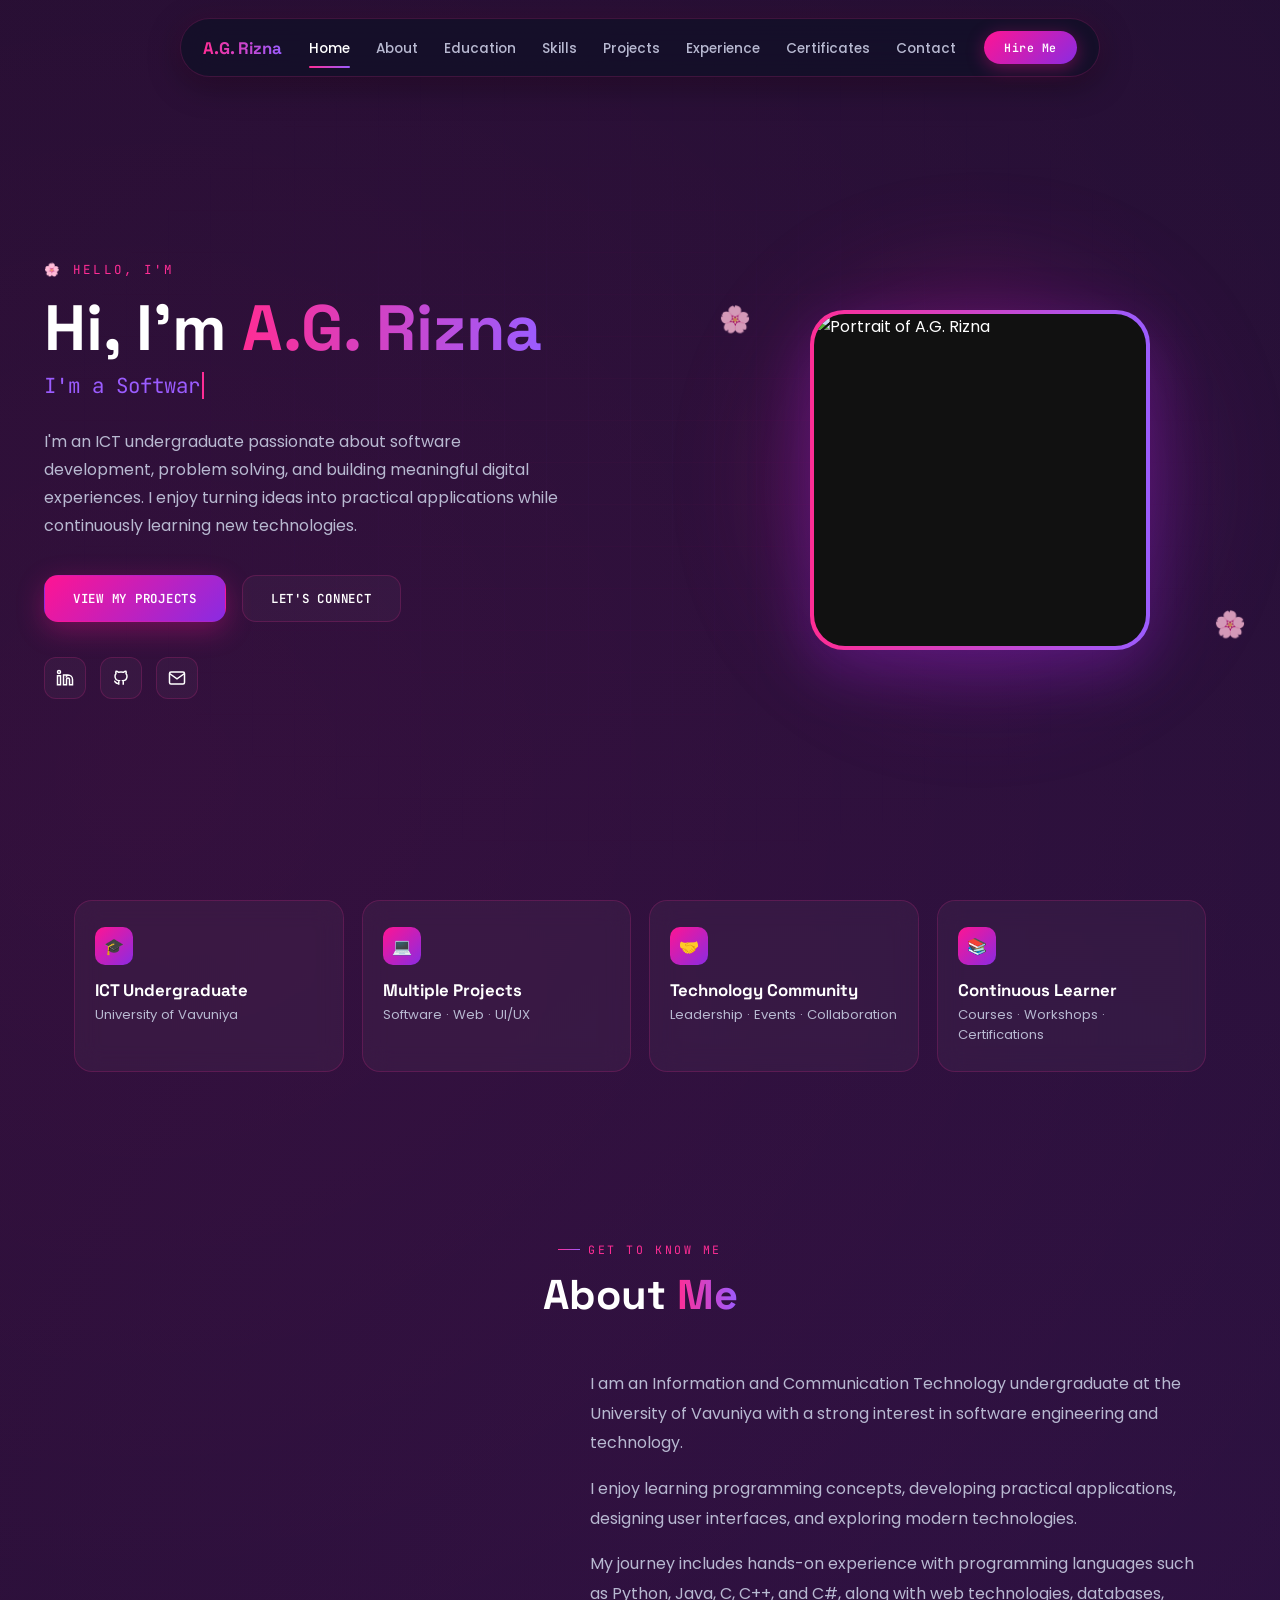
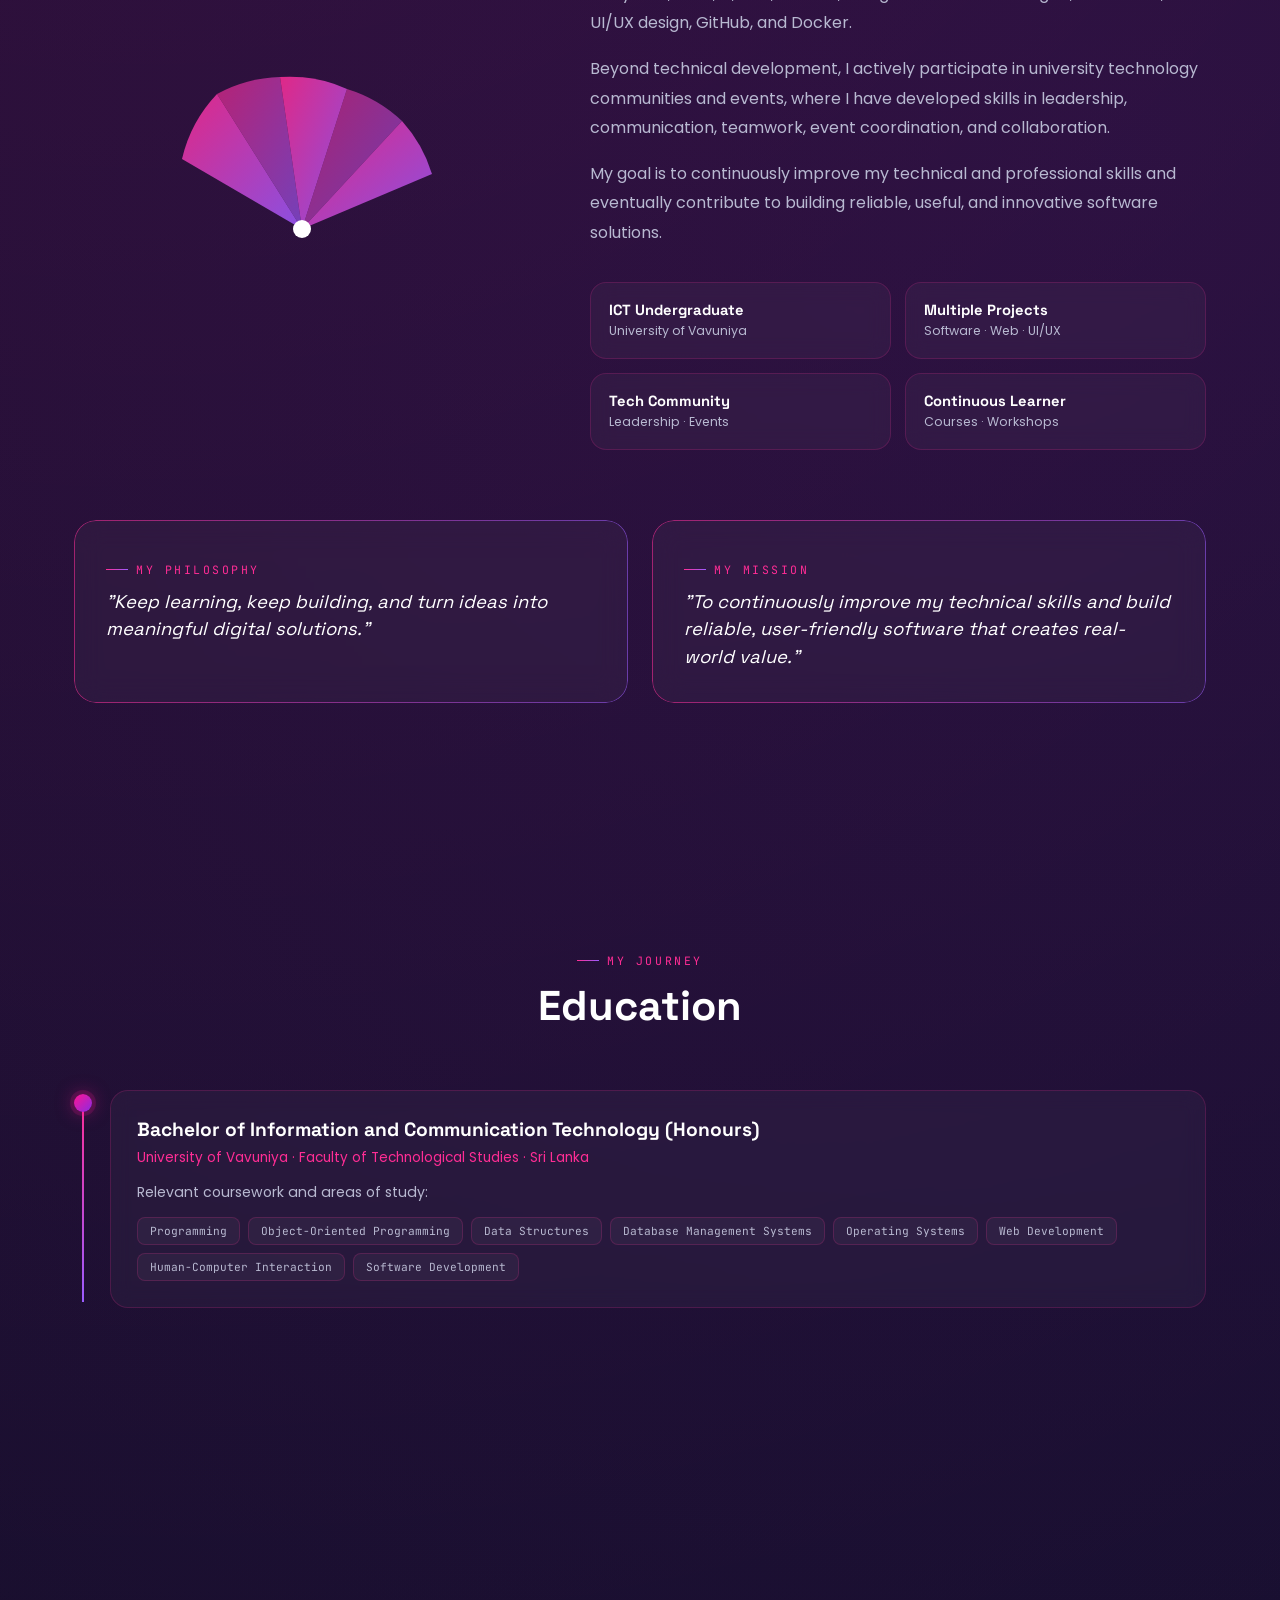
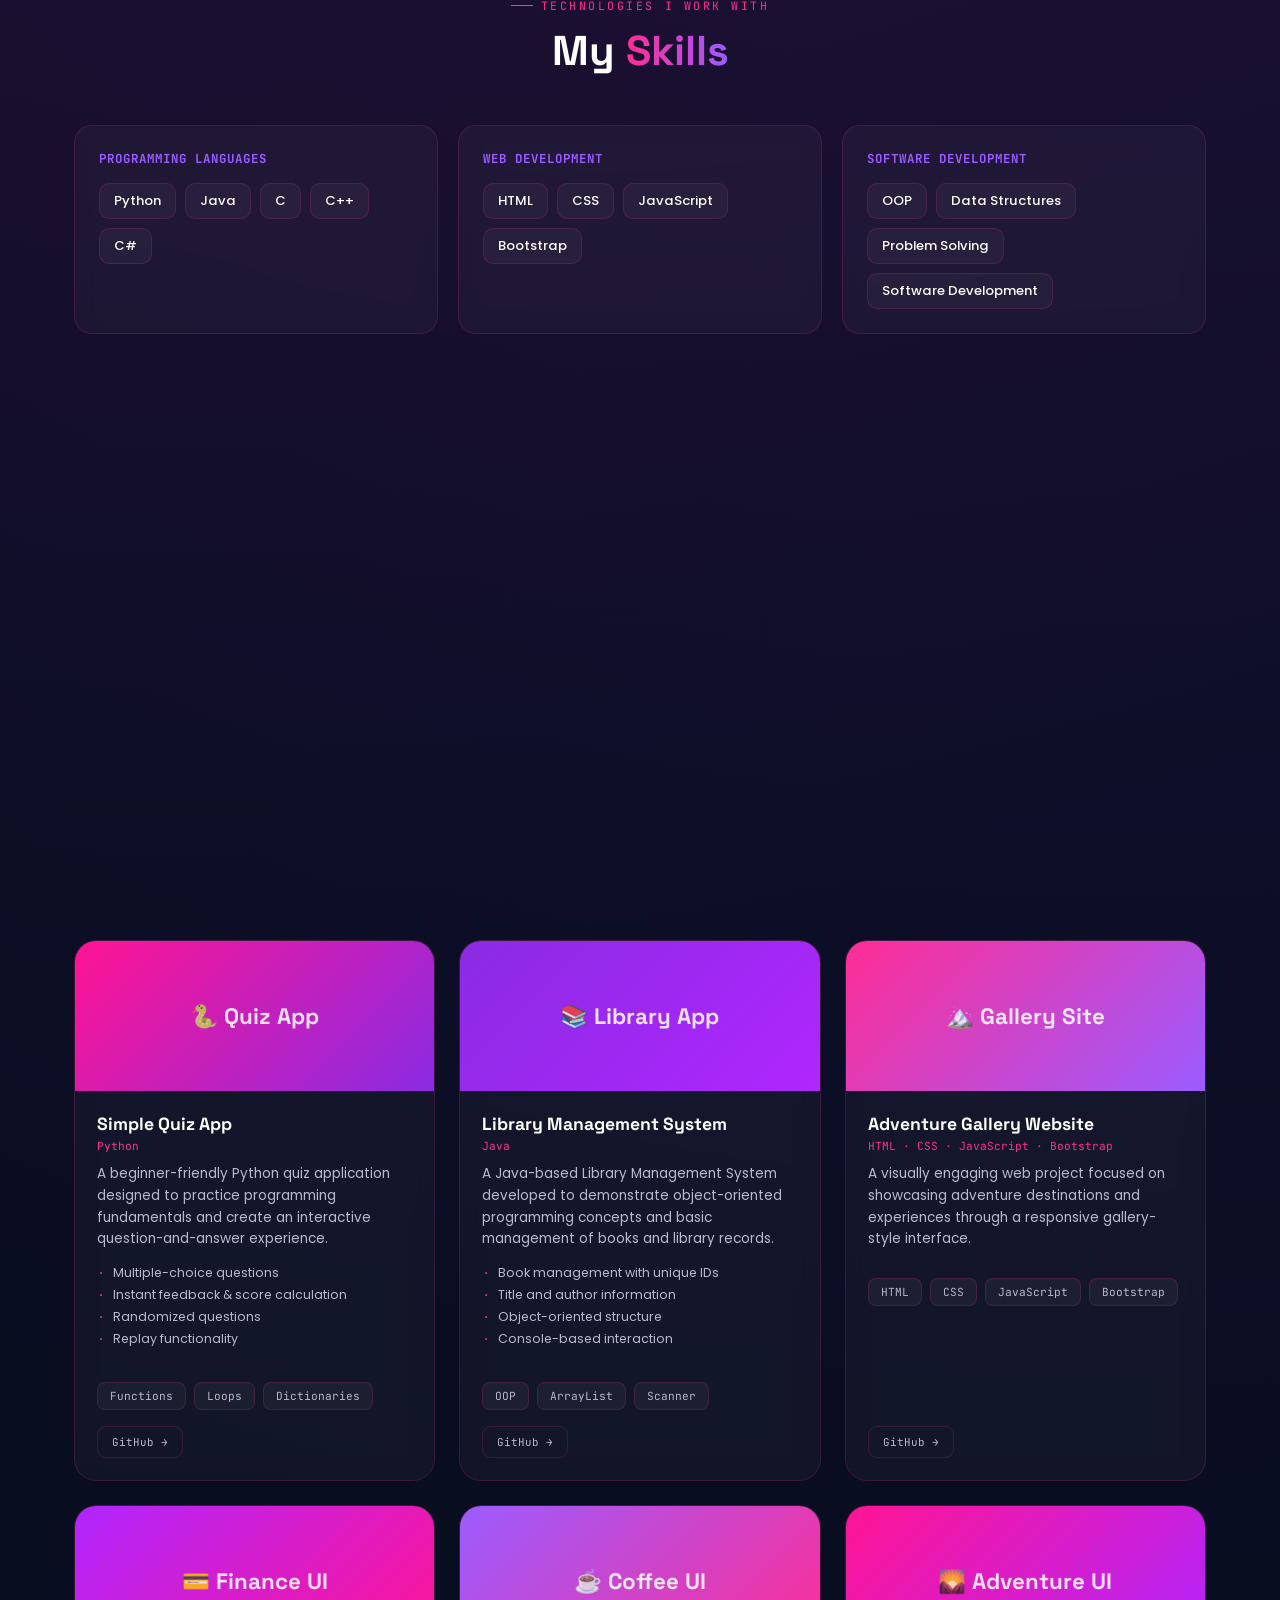
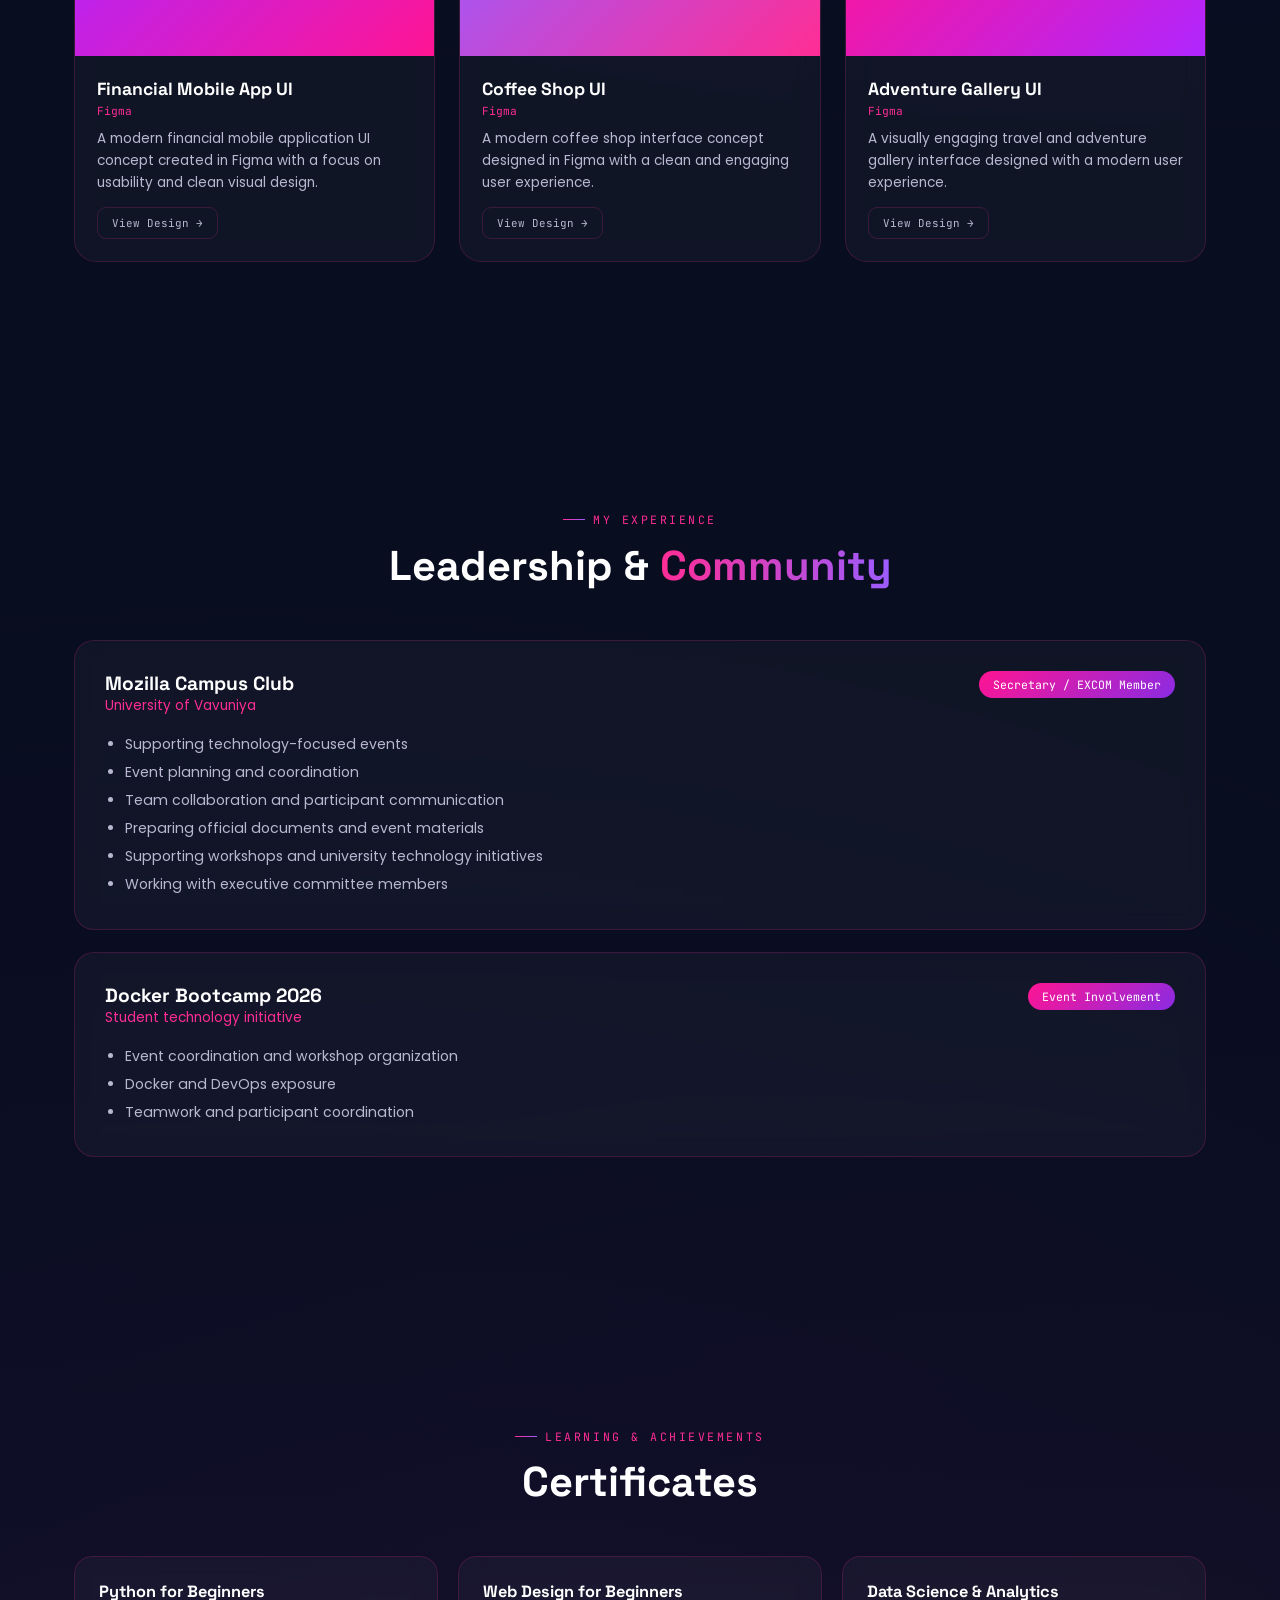
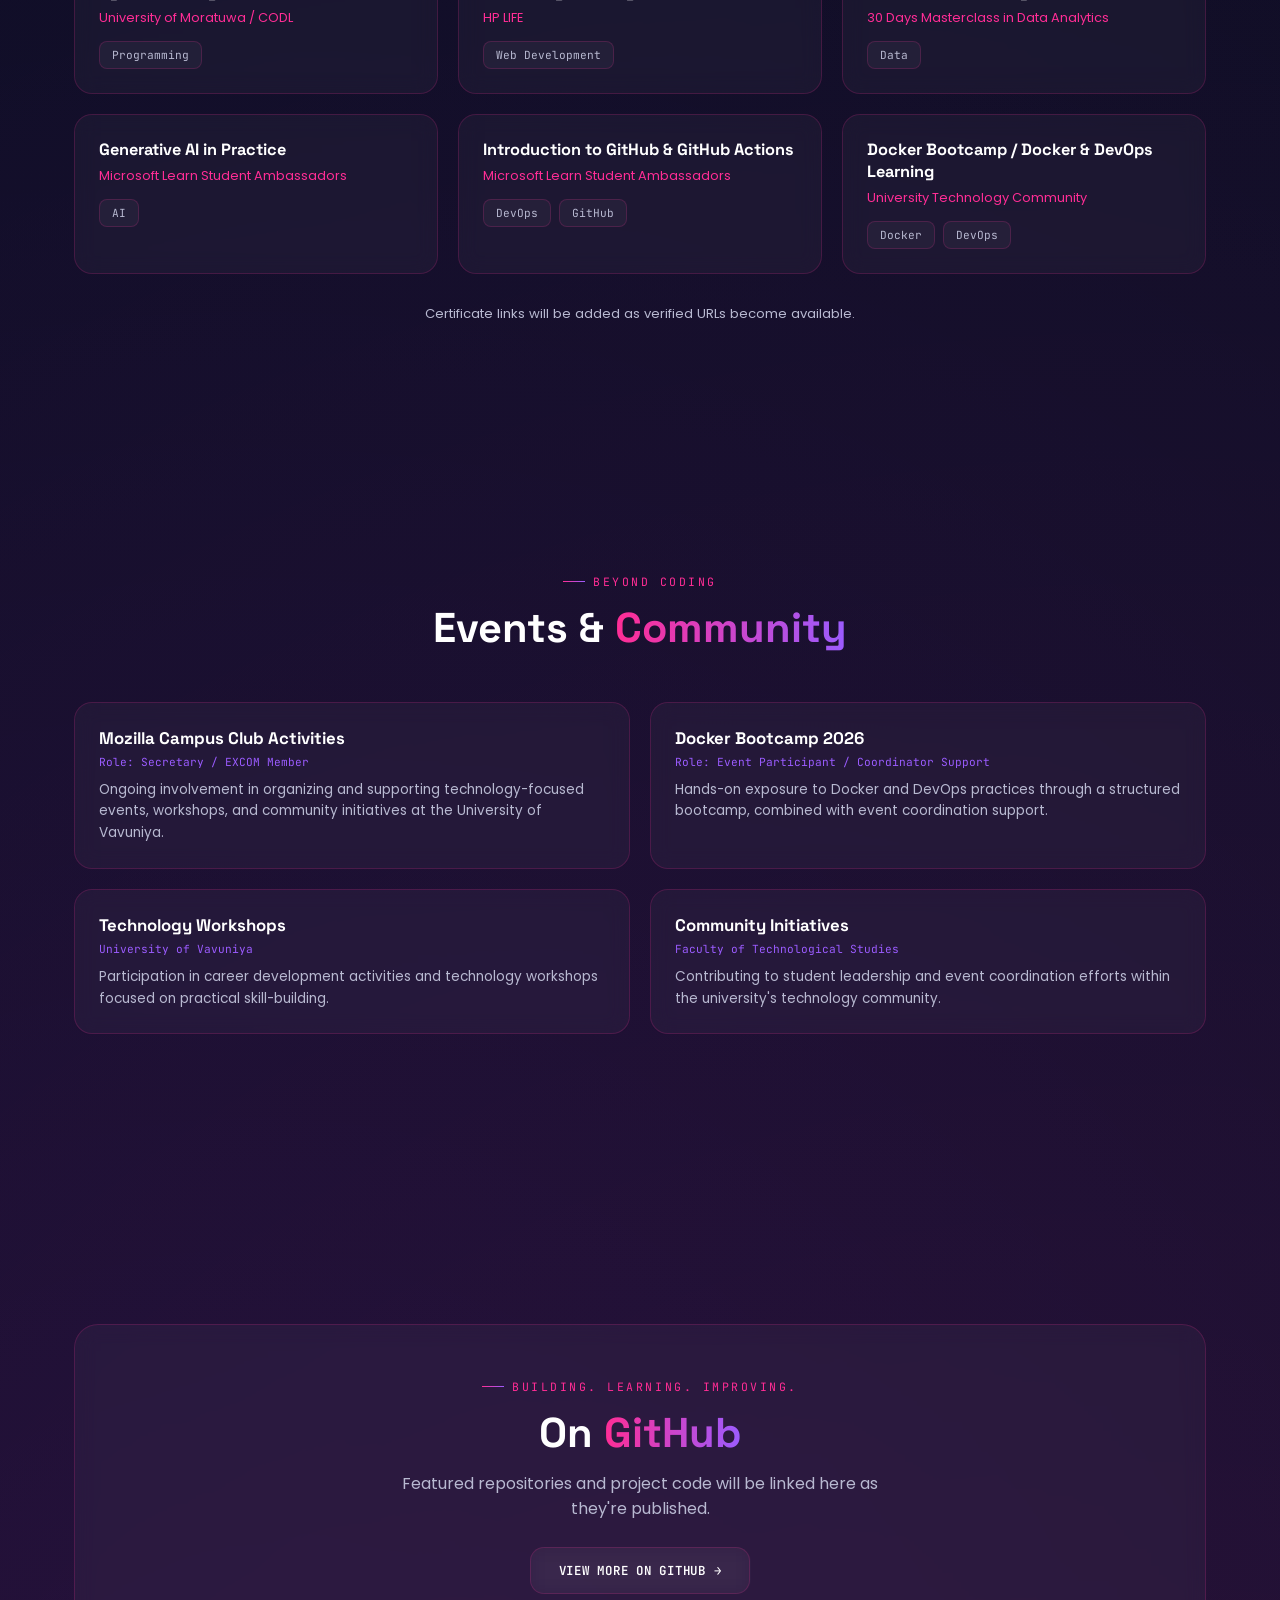
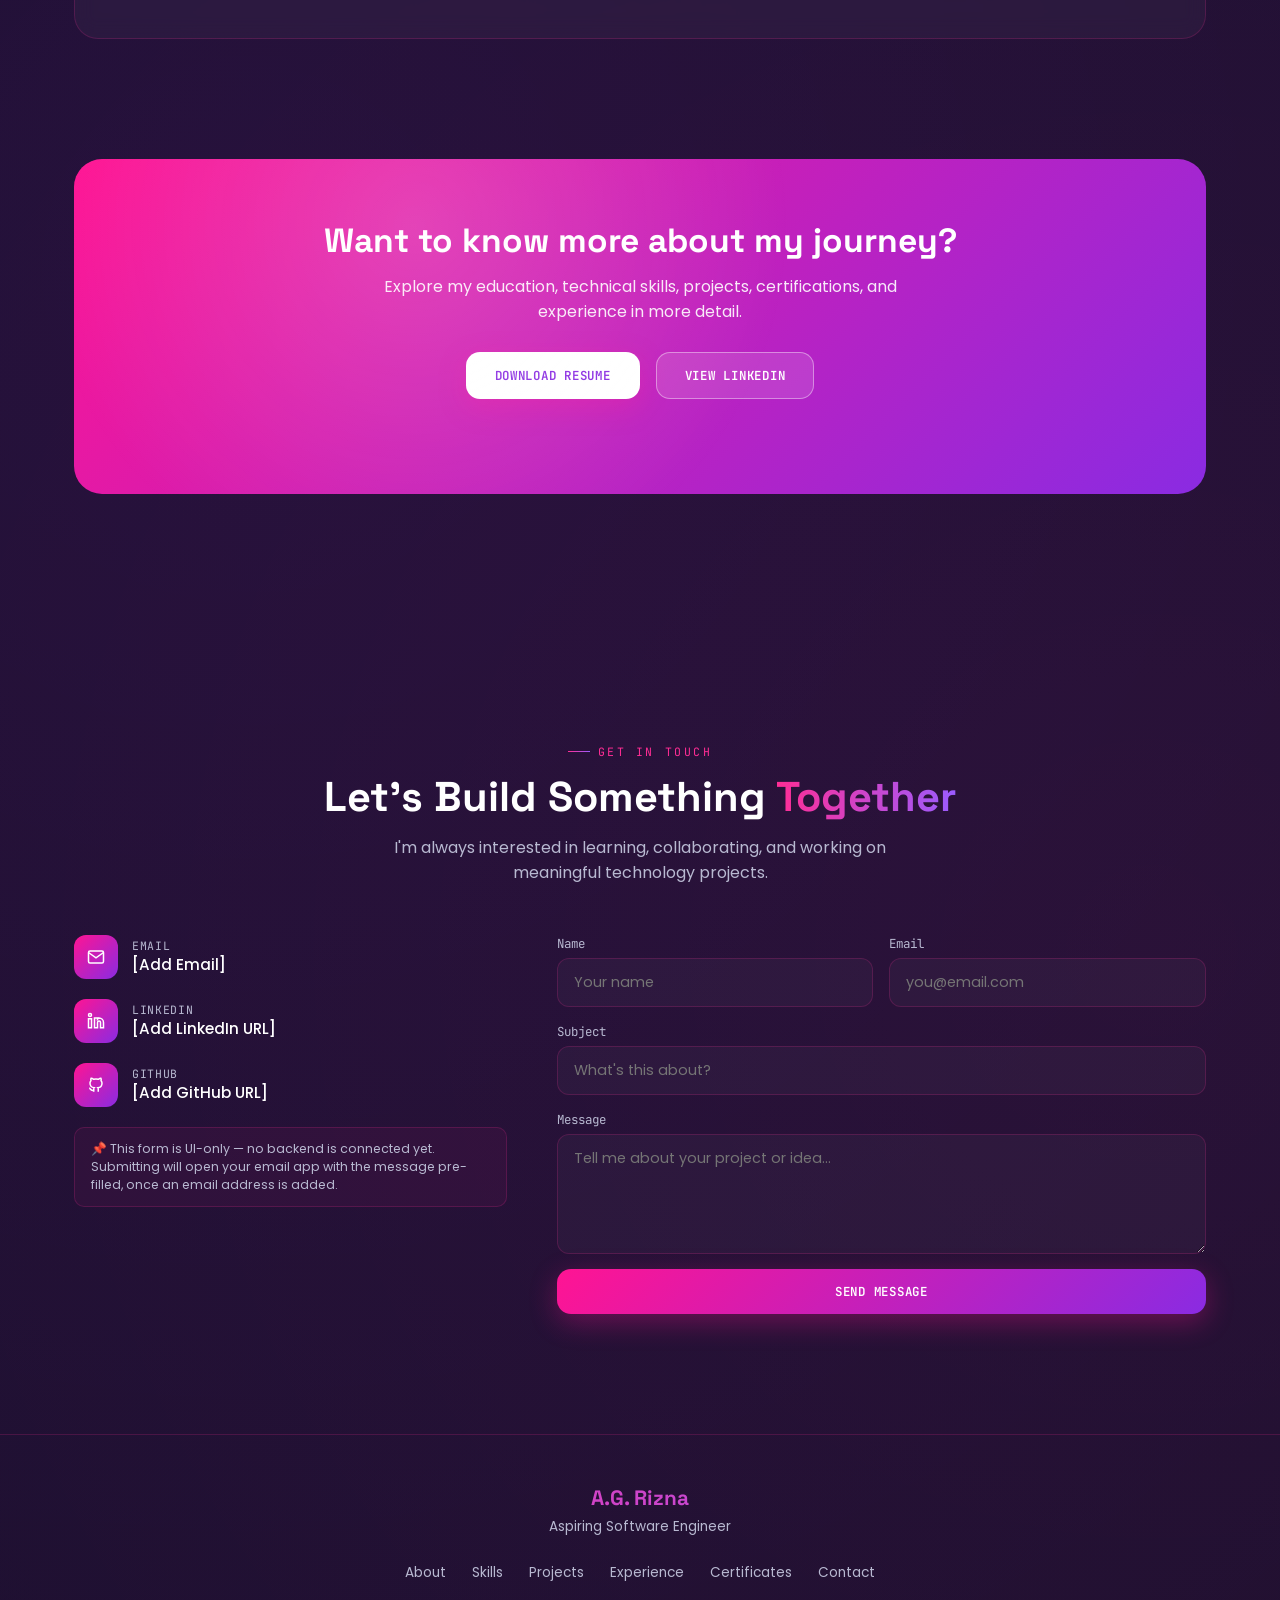
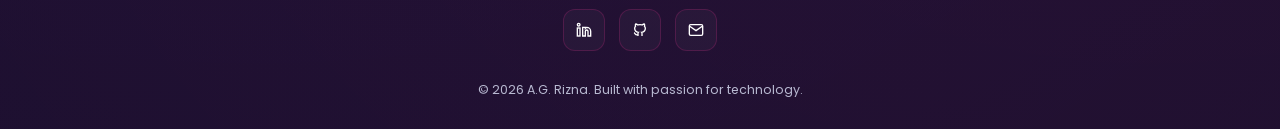
==== index.html @ 90438287 "Add files via upload" ====
<!DOCTYPE html>
<html lang="en">
<head>
<meta charset="UTF-8" />
<meta name="viewport" content="width=device-width, initial-scale=1.0" />
<title>A.G. Rizna | Aspiring Software Engineer</title>
<meta name="description" content="Portfolio of A.G. Rizna, an ICT undergraduate and aspiring software engineer from the University of Vavuniya, showcasing software projects, technical skills, UI/UX designs, certifications, and technology community experience." />
<meta property="og:title" content="A.G. Rizna | Aspiring Software Engineer" />
<meta property="og:description" content="ICT undergraduate & aspiring software engineer — projects, skills, UI/UX work and certifications." />
<meta property="og:type" content="website" />
<link rel="preconnect" href="https://fonts.googleapis.com">
<link rel="preconnect" href="https://fonts.gstatic.com" crossorigin>
<link href="https://fonts.googleapis.com/css2?family=Space+Grotesk:wght@400;500;600;700&family=Poppins:wght@300;400;500;600;700;800&family=JetBrains+Mono:wght@400;500;600&display=swap" rel="stylesheet">
<style>
:root{
  --bg:#080D1F;
  --bg-2:#0B1024;
  --pink:#FF1493;
  --pink-2:#FF2D95;
  --purple:#8A2BE2;
  --purple-2:#9B5CFF;
  --purple-3:#B026FF;
  --text:#FFFFFF;
  --text-soft:#B8B9D1;
  --card:rgba(255,255,255,0.035);
  --card-border:rgba(255,45,149,0.18);
  --grad: linear-gradient(135deg,var(--pink) 0%,var(--purple) 100%);
  --grad-2: linear-gradient(90deg,var(--pink-2) 0%,var(--purple-2) 100%);
  --radius:20px;
}
*{margin:0;padding:0;box-sizing:border-box;}
html{scroll-behavior:smooth;}
body{
  background:
    radial-gradient(circle at 12% 8%, rgba(255,20,147,0.14), transparent 38%),
    radial-gradient(circle at 88% 18%, rgba(138,43,226,0.14), transparent 40%),
    radial-gradient(circle at 20% 85%, rgba(176,38,255,0.10), transparent 35%),
    radial-gradient(circle at 90% 92%, rgba(255,45,149,0.10), transparent 35%),
    var(--bg);
  color:var(--text);
  font-family:'Poppins',sans-serif;
  overflow-x:hidden;
  position:relative;
  min-height:100vh;
}
img{max-width:100%;display:block;}
a{color:inherit;text-decoration:none;}
::selection{background:var(--pink);color:#fff;}

.eyebrow{
  font-family:'JetBrains Mono',monospace;
  font-size:.72rem;
  letter-spacing:.22em;
  text-transform:uppercase;
  color:var(--pink-2);
  display:inline-flex;
  align-items:center;
  gap:.5rem;
  margin-bottom:.9rem;
}
.eyebrow::before{
  content:"";
  width:22px;height:1px;
  background:var(--grad-2);
}
.heading-xl{
  font-family:'Space Grotesk',sans-serif;
  font-weight:700;
  font-size:clamp(2.1rem,5vw,3.4rem);
  line-height:1.08;
  letter-spacing:-0.01em;
}
.heading-lg{
  font-family:'Space Grotesk',sans-serif;
  font-weight:700;
  font-size:clamp(1.8rem,4vw,2.6rem);
  line-height:1.15;
}
.gradient-text{
  background:var(--grad-2);
  -webkit-background-clip:text;
  background-clip:text;
  color:transparent;
}
.section{
  max-width:1180px;
  margin:0 auto;
  padding:120px 24px;
  position:relative;
  z-index:2;
}
.center{text-align:center;}
.text-soft{color:var(--text-soft);}

/* ===== background code pattern ===== */
.grid-bg{
  position:fixed; inset:0; z-index:0; opacity:.05; pointer-events:none;
  background-image:
    linear-gradient(rgba(255,45,149,.5) 1px, transparent 1px),
    linear-gradient(90deg, rgba(155,92,255,.5) 1px, transparent 1px);
  background-size:42px 42px;
  mask-image:radial-gradient(ellipse at center, black 0%, transparent 75%);
}

/* ===== sakura petals ===== */
.petals{position:fixed; inset:0; pointer-events:none; z-index:1; overflow:hidden;}
.petal{
  position:absolute; top:-5%;
  width:14px;height:14px;
  background:linear-gradient(135deg,#ffd1e8,var(--pink-2));
  border-radius:0 60% 0 60%;
  opacity:.55;
  animation:fall linear infinite;
  filter:drop-shadow(0 0 6px rgba(255,45,149,.35));
}
@keyframes fall{
  0%{transform:translateY(-10vh) translateX(0) rotate(0deg);}
  100%{transform:translateY(110vh) translateX(40px) rotate(360deg);}
}
@media (prefers-reduced-motion: reduce){
  .petal{animation:none; display:none;}
  *{scroll-behavior:auto !important;}
}

/* ===== navbar ===== */
.navwrap{
  position:fixed; top:18px; left:50%; transform:translateX(-50%);
  z-index:100; width:min(920px,92%);
}
.navbar{
  display:flex; align-items:center; justify-content:space-between;
  padding:12px 22px;
  background:rgba(11,16,36,0.65);
  backdrop-filter:blur(18px);
  -webkit-backdrop-filter:blur(18px);
  border:1px solid var(--card-border);
  border-radius:999px;
  box-shadow:0 8px 32px rgba(0,0,0,.35), 0 0 24px rgba(255,20,147,.08);
}
.logo{
  font-family:'Space Grotesk',sans-serif;
  font-weight:700; font-size:1.05rem;
  background:var(--grad-2); -webkit-background-clip:text; background-clip:text; color:transparent;
}
.nav-links{display:flex; gap:26px; list-style:none;}
.nav-links a{
  font-size:.85rem; font-weight:500; color:var(--text-soft);
  transition:color .25s ease; position:relative; padding:4px 0;
}
.nav-links a:hover, .nav-links a.active{color:#fff;}
.nav-links a.active::after{
  content:""; position:absolute; left:0; right:0; bottom:-6px; height:2px;
  background:var(--grad-2); border-radius:2px;
}
.nav-cta{
  font-family:'JetBrains Mono',monospace; font-size:.72rem; letter-spacing:.05em;
  padding:9px 20px; border-radius:999px; background:var(--grad); color:#fff; font-weight:600;
  box-shadow:0 4px 18px rgba(255,20,147,.35);
  transition:transform .25s ease, box-shadow .25s ease;
}
.nav-cta:hover{transform:translateY(-2px); box-shadow:0 8px 24px rgba(255,20,147,.5);}
.burger{display:none; background:none; border:0; color:#fff; font-size:1.3rem; cursor:pointer;}
.mobile-menu{
  display:none; position:fixed; top:82px; left:50%; transform:translateX(-50%);
  width:min(320px,90%); background:rgba(11,16,36,0.96); border:1px solid var(--card-border);
  border-radius:20px; padding:18px; z-index:99; backdrop-filter:blur(20px);
  flex-direction:column; gap:4px;
}
.mobile-menu.open{display:flex;}
.mobile-menu a{padding:12px 10px; border-radius:10px; font-size:.95rem; color:var(--text-soft);}
.mobile-menu a:hover{background:rgba(255,255,255,.04); color:#fff;}

@media (max-width:860px){
  .nav-links, .nav-cta{display:none;}
  .burger{display:block;}
}

/* ===== buttons ===== */
.btn{
  display:inline-flex; align-items:center; gap:.55rem;
  font-family:'JetBrains Mono',monospace; font-size:.78rem; letter-spacing:.06em; font-weight:600;
  padding:14px 28px; border-radius:14px; cursor:pointer; border:1px solid transparent;
  transition:transform .25s ease, box-shadow .25s ease, background .25s ease;
}
.btn-primary{background:var(--grad); color:#fff; box-shadow:0 8px 28px rgba(255,20,147,.32);}
.btn-primary:hover{transform:translateY(-3px); box-shadow:0 14px 34px rgba(176,38,255,.4);}
.btn-ghost{
  background:rgba(255,255,255,.03); color:#fff; border:1px solid var(--card-border);
  backdrop-filter:blur(10px);
}
.btn-ghost:hover{border-color:var(--pink-2); background:rgba(255,45,149,.06); transform:translateY(-3px);}
.btn-sm{padding:10px 18px; font-size:.7rem;}

/* ===== hero ===== */
.hero{
  min-height:100vh; display:flex; align-items:center; position:relative; z-index:2;
  padding:150px 24px 90px; max-width:1240px; margin:0 auto;
}
.hero-grid{display:grid; grid-template-columns:1.1fr .9fr; gap:56px; align-items:center; width:100%;}
.hero-label{font-family:'JetBrains Mono',monospace; font-size:.78rem; letter-spacing:.25em; color:var(--pink-2); text-transform:uppercase; margin-bottom:1rem; opacity:0; animation:fadeUp .8s ease forwards .1s;}
.hero h1{font-family:'Space Grotesk',sans-serif; font-weight:700; font-size:clamp(2.4rem,5.5vw,4rem); line-height:1.08; margin-bottom:.6rem; opacity:0; animation:fadeUp .8s ease forwards .25s;}
.hero-role{
  font-family:'JetBrains Mono',monospace; font-size:clamp(1rem,2.2vw,1.3rem); color:var(--purple-2);
  margin-bottom:1.4rem; height:1.6em; opacity:0; animation:fadeUp .8s ease forwards .4s;
}
.hero-role .cursor{display:inline-block; width:2px; background:var(--pink-2); margin-left:2px; animation:blink 1s step-end infinite;}
@keyframes blink{50%{opacity:0;}}
.hero p.desc{
  color:var(--text-soft); max-width:520px; line-height:1.75; margin-bottom:2.2rem; font-size:1rem;
  opacity:0; animation:fadeUp .8s ease forwards .55s;
}
.hero-ctas{display:flex; gap:16px; flex-wrap:wrap; margin-bottom:2.2rem; opacity:0; animation:fadeUp .8s ease forwards .7s;}
.hero-social{display:flex; gap:14px; opacity:0; animation:fadeUp .8s ease forwards .85s;}
.social-icon{
  width:42px; height:42px; border-radius:12px; display:flex; align-items:center; justify-content:center;
  background:rgba(255,255,255,.03); border:1px solid var(--card-border); transition:all .25s ease;
}
.social-icon:hover{border-color:var(--pink-2); background:rgba(255,45,149,.08); transform:translateY(-3px);}
@keyframes fadeUp{from{opacity:0; transform:translateY(18px);} to{opacity:1; transform:translateY(0);}}

.hero-portrait{position:relative; display:flex; justify-content:center; opacity:0; animation:fadeUp 1s ease forwards .5s;}
.portrait-glow{
  position:absolute; width:340px; height:340px; border-radius:50%;
  background:var(--grad); filter:blur(70px); opacity:.35; z-index:0;
  animation:floatY 6s ease-in-out infinite;
}
.portrait-frame{
  position:relative; z-index:1; width:min(340px,80vw); aspect-ratio:1/1; border-radius:34px;
  padding:4px; background:var(--grad-2); animation:floatY 6s ease-in-out infinite;
  box-shadow:0 20px 60px rgba(176,38,255,.25);
}
.portrait-frame img{width:100%; height:100%; object-fit:cover; border-radius:31px; background:#111;}
@keyframes floatY{0%,100%{transform:translateY(0);} 50%{transform:translateY(-14px);}}
.sakura-deco{position:absolute; font-size:1.6rem; opacity:.8; animation:floatY 5s ease-in-out infinite;}

/* ===== stats strip ===== */
.stats-strip{
  display:grid; grid-template-columns:repeat(4,1fr); gap:18px;
  max-width:1180px; margin:0 auto; padding:0 24px 40px; position:relative; z-index:2;
}
.stat-card{
  background:var(--card); border:1px solid var(--card-border); border-radius:18px; padding:26px 20px;
  backdrop-filter:blur(12px); transition:transform .3s ease, border-color .3s ease;
}
.stat-card:hover{transform:translateY(-6px); border-color:var(--pink-2);}
.stat-card .icon{
  width:38px; height:38px; border-radius:10px; background:var(--grad); display:flex; align-items:center; justify-content:center;
  margin-bottom:14px; font-size:1rem;
}
.stat-card h4{font-family:'Space Grotesk',sans-serif; font-size:1.05rem; margin-bottom:4px;}
.stat-card p{font-size:.82rem; color:var(--text-soft);}

/* ===== reveal on scroll ===== */
.reveal{opacity:0; transform:translateY(30px); transition:opacity .7s ease, transform .7s ease;}
.reveal.in{opacity:1; transform:translateY(0);}

/* ===== about ===== */
.about-grid{display:grid; grid-template-columns:.85fr 1.15fr; gap:60px; align-items:center; margin-top:50px;}
.fan-wrap{display:flex; justify-content:center; position:relative;}
.info-cards{display:grid; grid-template-columns:1fr 1fr; gap:14px; margin-top:34px;}
.info-card{
  background:var(--card); border:1px solid var(--card-border); border-radius:16px; padding:18px;
  backdrop-filter:blur(10px);
}
.info-card h5{font-family:'Space Grotesk',sans-serif; font-size:.92rem; margin-bottom:3px;}
.info-card p{font-size:.78rem; color:var(--text-soft);}

.philosophy-grid{display:grid; grid-template-columns:1fr 1fr; gap:24px; margin-top:70px;}
.glass-card{
  position:relative; background:var(--card); border-radius:22px; padding:32px;
  backdrop-filter:blur(14px); overflow:hidden;
}
.glass-card::before{
  content:""; position:absolute; inset:0; border-radius:22px; padding:1px;
  background:var(--grad-2); -webkit-mask:linear-gradient(#fff 0 0) content-box, linear-gradient(#fff 0 0);
  -webkit-mask-composite:xor; mask-composite:exclude; opacity:.55;
}
.glass-card .eyebrow{margin-bottom:.7rem;}
.glass-card p.quote{font-family:'Space Grotesk',sans-serif; font-size:1.15rem; line-height:1.5; font-style:italic;}

/* ===== education timeline ===== */
.timeline{position:relative; margin-top:60px; padding-left:36px;}
.timeline::before{
  content:""; position:absolute; left:8px; top:6px; bottom:6px; width:2px;
  background:linear-gradient(var(--pink-2),var(--purple-2));
}
.tl-item{position:relative; margin-bottom:40px;}
.tl-dot{
  position:absolute; left:-36px; top:4px; width:18px; height:18px; border-radius:50%;
  background:var(--grad); box-shadow:0 0 0 4px rgba(255,20,147,.15), 0 0 18px rgba(255,20,147,.5);
}
.tl-card{background:var(--card); border:1px solid var(--card-border); border-radius:18px; padding:26px; backdrop-filter:blur(10px);}
.tl-card h4{font-family:'Space Grotesk',sans-serif; font-size:1.2rem; margin-bottom:6px;}
.tl-card .org{color:var(--pink-2); font-size:.85rem; margin-bottom:14px;}
.tag-row{display:flex; flex-wrap:wrap; gap:8px; margin-top:14px;}
.tag{
  font-family:'JetBrains Mono',monospace; font-size:.7rem; padding:6px 12px; border-radius:8px;
  background:rgba(255,255,255,.04); border:1px solid var(--card-border); color:var(--text-soft);
}

/* ===== skills ===== */
.skills-grid{display:grid; grid-template-columns:repeat(3,1fr); gap:20px; margin-top:50px;}
.skill-card{
  background:var(--card); border:1px solid var(--card-border); border-radius:18px; padding:24px;
  backdrop-filter:blur(10px); transition:transform .3s ease, border-color .3s ease;
}
.skill-card:hover{transform:translateY(-5px); border-color:var(--purple-2);}
.skill-card h4{
  font-family:'JetBrains Mono',monospace; font-size:.78rem; letter-spacing:.08em; text-transform:uppercase;
  margin-bottom:16px; color:var(--purple-2);
}
.badge-row{display:flex; flex-wrap:wrap; gap:9px;}
.badge{
  font-size:.82rem; padding:7px 14px; border-radius:10px; font-weight:500;
  background:rgba(255,255,255,.04); border:1px solid var(--card-border); transition:all .25s ease;
}
.badge:hover{background:var(--grad); border-color:transparent; box-shadow:0 4px 14px rgba(255,20,147,.3);}

/* ===== projects ===== */
.proj-grid{display:grid; grid-template-columns:repeat(3,1fr); gap:24px; margin-top:50px;}
.proj-card{
  background:var(--card); border:1px solid var(--card-border); border-radius:22px; overflow:hidden;
  backdrop-filter:blur(10px); transition:transform .35s ease, box-shadow .35s ease, border-color .35s ease;
  display:flex; flex-direction:column;
}
.proj-card:hover{transform:translateY(-8px); box-shadow:0 20px 45px rgba(176,38,255,.25); border-color:var(--pink-2);}
.proj-thumb{
  height:150px; position:relative; display:flex; align-items:center; justify-content:center;
  font-family:'Space Grotesk',sans-serif; font-weight:700; font-size:1.4rem; color:rgba(255,255,255,.85);
  overflow:hidden;
}
.proj-thumb::before{content:""; position:absolute; inset:0; opacity:.9;}
.proj-thumb span{position:relative; z-index:1;}
.proj-body{padding:22px; display:flex; flex-direction:column; flex:1;}
.proj-body h4{font-family:'Space Grotesk',sans-serif; font-size:1.1rem; margin-bottom:4px;}
.proj-tool{font-family:'JetBrains Mono',monospace; font-size:.7rem; color:var(--pink-2); margin-bottom:10px;}
.proj-body p.desc{font-size:.85rem; color:var(--text-soft); line-height:1.6; margin-bottom:14px;}
.proj-feat{font-size:.78rem; color:var(--text-soft); margin-bottom:16px; padding-left:0; list-style:none;}
.proj-feat li{padding-left:16px; position:relative; margin-bottom:4px;}
.proj-feat li::before{content:"·"; position:absolute; left:2px; color:var(--pink-2); font-weight:700;}
.proj-links{display:flex; gap:10px; margin-top:auto;}
.proj-links a{
  font-family:'JetBrains Mono',monospace; font-size:.68rem; padding:8px 14px; border-radius:9px;
  border:1px solid var(--card-border); color:var(--text-soft); transition:all .25s ease;
}
.proj-links a:hover{border-color:var(--pink-2); color:#fff; background:rgba(255,45,149,.08);}

/* ===== experience ===== */
.exp-card{background:var(--card); border:1px solid var(--card-border); border-radius:20px; padding:30px; backdrop-filter:blur(10px); margin-bottom:22px;}
.exp-head{display:flex; justify-content:space-between; align-items:flex-start; flex-wrap:wrap; gap:10px; margin-bottom:14px;}
.exp-head h4{font-family:'Space Grotesk',sans-serif; font-size:1.2rem;}
.exp-head .org{color:var(--pink-2); font-size:.85rem;}
.exp-role{
  font-family:'JetBrains Mono',monospace; font-size:.72rem; padding:6px 14px; border-radius:999px;
  background:var(--grad); color:#fff; white-space:nowrap;
}
.exp-list{color:var(--text-soft); font-size:.88rem; line-height:2; padding-left:20px;}

/* ===== certificates ===== */
.cert-grid{display:grid; grid-template-columns:repeat(3,1fr); gap:20px; margin-top:50px;}
.cert-card{background:var(--card); border:1px solid var(--card-border); border-radius:18px; padding:24px; backdrop-filter:blur(10px); transition:transform .3s ease, border-color .3s ease;}
.cert-card:hover{transform:translateY(-5px); border-color:var(--purple-2);}
.cert-card h4{font-family:'Space Grotesk',sans-serif; font-size:1.02rem; margin-bottom:6px; line-height:1.35;}
.cert-card .org{font-size:.8rem; color:var(--pink-2); margin-bottom:4px;}
.cert-card .year{font-size:.75rem; color:var(--text-soft); margin-bottom:14px;}

/* ===== events ===== */
.event-grid{display:grid; grid-template-columns:repeat(2,1fr); gap:20px; margin-top:50px;}
.event-card{background:var(--card); border:1px solid var(--card-border); border-radius:18px; padding:24px; backdrop-filter:blur(10px);}
.event-card h4{font-family:'Space Grotesk',sans-serif; font-size:1.05rem; margin-bottom:6px;}
.event-meta{font-family:'JetBrains Mono',monospace; font-size:.7rem; color:var(--purple-2); margin-bottom:10px;}
.event-card p{font-size:.85rem; color:var(--text-soft); line-height:1.6;}

/* ===== github ===== */
.github-box{
  margin-top:50px; background:var(--card); border:1px solid var(--card-border); border-radius:24px; padding:44px;
  text-align:center; backdrop-filter:blur(10px);
}

/* ===== resume cta ===== */
.resume-box{
  margin-top:0; background:var(--grad); border-radius:28px; padding:60px 40px; text-align:center; position:relative; overflow:hidden;
}
.resume-box::after{content:""; position:absolute; inset:0; background:radial-gradient(circle at 30% 20%, rgba(255,255,255,.18), transparent 45%);}
.resume-box h3{font-family:'Space Grotesk',sans-serif; font-size:clamp(1.5rem,3vw,2.1rem); margin-bottom:12px; position:relative;}
.resume-box p{max-width:520px; margin:0 auto 28px; color:rgba(255,255,255,.9); position:relative;}
.resume-box .hero-ctas{justify-content:center; position:relative;}
.resume-box .btn-ghost{background:rgba(255,255,255,.12); border-color:rgba(255,255,255,.4);}
.resume-box .btn-primary{background:#fff; color:var(--purple);}

/* ===== contact ===== */
.contact-grid{display:grid; grid-template-columns:.8fr 1.2fr; gap:50px; margin-top:50px; align-items:start;}
.contact-item{display:flex; align-items:center; gap:14px; margin-bottom:20px;}
.contact-item .ic{
  width:44px; height:44px; border-radius:12px; background:var(--grad); display:flex; align-items:center; justify-content:center; flex-shrink:0;
}
.contact-item .lbl{font-size:.72rem; color:var(--text-soft); text-transform:uppercase; letter-spacing:.06em; font-family:'JetBrains Mono',monospace;}
.contact-item .val{font-size:.95rem; font-weight:500;}
.form-note{
  font-size:.78rem; color:var(--text-soft); margin-top:10px; padding:12px 16px; border-radius:10px;
  background:rgba(255,45,149,.06); border:1px solid var(--card-border);
}
.form-grid{display:grid; grid-template-columns:1fr 1fr; gap:16px;}
.form-grid .full{grid-column:1/-1;}
.field label{font-size:.78rem; color:var(--text-soft); margin-bottom:6px; display:block; font-family:'JetBrains Mono',monospace;}
.field input, .field textarea{
  width:100%; padding:13px 16px; border-radius:12px; background:rgba(255,255,255,.03);
  border:1px solid var(--card-border); color:#fff; font-family:'Poppins',sans-serif; font-size:.9rem;
  transition:border-color .25s ease;
}
.field input:focus, .field textarea:focus{outline:none; border-color:var(--pink-2);}
.field textarea{resize:vertical; min-height:120px;}
.contact-form .btn-primary{margin-top:8px; border:none; width:100%; justify-content:center;}

/* ===== footer ===== */
footer{position:relative; z-index:2; border-top:1px solid var(--card-border); padding:50px 24px 30px; text-align:center;}
footer .logo{font-size:1.3rem; margin-bottom:6px;}
footer .role{color:var(--text-soft); font-size:.85rem; margin-bottom:26px;}
.footer-links{display:flex; justify-content:center; gap:26px; flex-wrap:wrap; margin-bottom:26px;}
.footer-links a{color:var(--text-soft); font-size:.85rem; transition:color .25s ease;}
.footer-links a:hover{color:var(--pink-2);}
.footer-social{display:flex; justify-content:center; gap:14px; margin-bottom:30px;}
.copyright{font-size:.78rem; color:var(--text-soft);}

/* ===== responsive ===== */
@media (max-width:960px){
  .hero-grid{grid-template-columns:1fr; text-align:center;}
  .hero p.desc{margin-left:auto; margin-right:auto;}
  .hero-ctas, .hero-social{justify-content:center;}
  .hero-portrait{order:-1;}
  .stats-strip{grid-template-columns:1fr 1fr;}
  .about-grid{grid-template-columns:1fr; text-align:center;}
  .info-cards{max-width:460px; margin-left:auto; margin-right:auto;}
  .philosophy-grid{grid-template-columns:1fr;}
  .skills-grid{grid-template-columns:1fr 1fr;}
  .proj-grid{grid-template-columns:1fr 1fr;}
  .cert-grid{grid-template-columns:1fr 1fr;}
  .event-grid{grid-template-columns:1fr;}
  .contact-grid{grid-template-columns:1fr;}
}
@media (max-width:600px){
  .section{padding:90px 18px;}
  .stats-strip{grid-template-columns:1fr 1fr; padding:0 18px 30px;}
  .skills-grid{grid-template-columns:1fr;}
  .proj-grid{grid-template-columns:1fr;}
  .cert-grid{grid-template-columns:1fr;}
  .form-grid{grid-template-columns:1fr;}
  .exp-head{flex-direction:column;}
}
</style>
</head>
<body>

<div class="grid-bg"></div>
<div class="petals" id="petals"></div>

<!-- NAVBAR -->
<div class="navwrap">
  <nav class="navbar">
    <div class="logo">A.G. Rizna</div>
    <ul class="nav-links">
      <li><a href="#home" class="nav-link active">Home</a></li>
      <li><a href="#about" class="nav-link">About</a></li>
      <li><a href="#education" class="nav-link">Education</a></li>
      <li><a href="#skills" class="nav-link">Skills</a></li>
      <li><a href="#projects" class="nav-link">Projects</a></li>
      <li><a href="#experience" class="nav-link">Experience</a></li>
      <li><a href="#certificates" class="nav-link">Certificates</a></li>
      <li><a href="#contact" class="nav-link">Contact</a></li>
    </ul>
    <a href="#contact" class="nav-cta">Hire Me</a>
    <button class="burger" id="burger" aria-label="Toggle menu">☰</button>
  </nav>
</div>
<div class="mobile-menu" id="mobileMenu">
  <a href="#home">Home</a>
  <a href="#about">About</a>
  <a href="#education">Education</a>
  <a href="#skills">Skills</a>
  <a href="#projects">Projects</a>
  <a href="#experience">Experience</a>
  <a href="#certificates">Certificates</a>
  <a href="#contact">Contact</a>
</div>

<!-- HERO -->
<section id="home" class="hero">
  <div class="hero-grid">
    <div>
      <div class="hero-label">🌸 Hello, I'm</div>
      <h1>Hi, I'm <span class="gradient-text">A.G. Rizna</span></h1>
      <div class="hero-role">I'm a <span id="typedRole"></span><span class="cursor">&nbsp;</span></div>
      <p class="desc">I'm an ICT undergraduate passionate about software development, problem solving, and building meaningful digital experiences. I enjoy turning ideas into practical applications while continuously learning new technologies.</p>
      <div class="hero-ctas">
        <a href="#projects" class="btn btn-primary">VIEW MY PROJECTS</a>
        <a href="#contact" class="btn btn-ghost">LET'S CONNECT</a>
      </div>
      <div class="hero-social">
        <a class="social-icon" href="#" title="Add LinkedIn URL" aria-label="LinkedIn">
          <svg width="18" height="18" viewBox="0 0 24 24" fill="none" stroke="currentColor" stroke-width="2"><path d="M16 8a6 6 0 0 1 6 6v7h-4v-7a2 2 0 0 0-4 0v7h-4V8h4v1.5A6 6 0 0 1 16 8Z"/><rect x="2" y="9" width="4" height="12"/><circle cx="4" cy="4" r="2"/></svg>
        </a>
        <a class="social-icon" href="#" title="Add GitHub URL" aria-label="GitHub">
          <svg width="18" height="18" viewBox="0 0 24 24" fill="none" stroke="currentColor" stroke-width="2"><path d="M9 19c-4.3 1.4-4.3-2.5-6-3m12 5v-3.5c0-1 .1-1.4-.5-2 2.8-.3 5.5-1.4 5.5-6a4.6 4.6 0 0 0-1.3-3.2 4.2 4.2 0 0 0-.1-3.2s-1.1-.3-3.5 1.3a12.3 12.3 0 0 0-6.2 0C6.5 2.8 5.4 3.1 5.4 3.1a4.2 4.2 0 0 0-.1 3.2A4.6 4.6 0 0 0 4 9.5c0 4.6 2.7 5.7 5.5 6-.6.6-.6 1.2-.5 2V21"/></svg>
        </a>
        <a class="social-icon" href="#" title="Add Email" aria-label="Email">
          <svg width="18" height="18" viewBox="0 0 24 24" fill="none" stroke="currentColor" stroke-width="2"><rect x="2" y="4" width="20" height="16" rx="2"/><path d="m22 6-10 7L2 6"/></svg>
        </a>
      </div>
    </div>
    <div class="hero-portrait">
      <div class="portrait-glow"></div>
      <div class="sakura-deco" style="top:-10px; left:-6px;">🌸</div>
      <div class="sakura-deco" style="bottom:6px; right:-10px; animation-delay:1.5s;">🌸</div>
      <div class="portrait-frame">
        <img src="C:\Users\victus\OneDrive\Desktop\files\rizna-photo.png" alt="Portrait of A.G. Rizna" />
      </div>
    </div>
  </div>
</section>

<!-- STATS -->
<div class="stats-strip reveal">
  <div class="stat-card">
    <div class="icon">🎓</div>
    <h4>ICT Undergraduate</h4>
    <p>University of Vavuniya</p>
  </div>
  <div class="stat-card">
    <div class="icon">💻</div>
    <h4>Multiple Projects</h4>
    <p>Software · Web · UI/UX</p>
  </div>
  <div class="stat-card">
    <div class="icon">🤝</div>
    <h4>Technology Community</h4>
    <p>Leadership · Events · Collaboration</p>
  </div>
  <div class="stat-card">
    <div class="icon">📚</div>
    <h4>Continuous Learner</h4>
    <p>Courses · Workshops · Certifications</p>
  </div>
</div>

<!-- ABOUT -->
<section id="about" class="section">
  <div class="center reveal">
    <div class="eyebrow" style="justify-content:center;">Get to know me</div>
    <h2 class="heading-lg">About <span class="gradient-text">Me</span></h2>
  </div>

  <div class="about-grid">
    <div class="fan-wrap reveal">
      <svg width="280" height="280" viewBox="0 0 280 280" fill="none">
        <defs>
          <linearGradient id="fanGrad" x1="0" y1="0" x2="1" y2="1">
            <stop offset="0%" stop-color="#FF2D95"/>
            <stop offset="100%" stop-color="#9B5CFF"/>
          </linearGradient>
        </defs>
        <g transform="translate(140,260)">
          <path d="M0,0 L-120,-70 A140 140 0 0 1 -85,-135 Z" fill="url(#fanGrad)" opacity="0.85"/>
          <path d="M0,0 L-85,-135 A140 140 0 0 1 -22,-152 Z" fill="url(#fanGrad)" opacity="0.65"/>
          <path d="M0,0 L-22,-152 A140 140 0 0 1 45,-140 Z" fill="url(#fanGrad)" opacity="0.85"/>
          <path d="M0,0 L45,-140 A140 140 0 0 1 100,-108 Z" fill="url(#fanGrad)" opacity="0.6"/>
          <path d="M0,0 L100,-108 A140 140 0 0 1 130,-55 Z" fill="url(#fanGrad)" opacity="0.85"/>
          <circle cx="0" cy="0" r="9" fill="#fff"/>
          <text x="-95" y="-100" font-size="20">🌸</text>
          <text x="60" y="-90" font-size="20">🌸</text>
          <text x="-10" y="-140" font-size="18">🌸</text>
        </g>
      </svg>
    </div>

    <div class="reveal">
      <p class="text-soft" style="line-height:1.85; margin-bottom:16px;">I am an Information and Communication Technology undergraduate at the University of Vavuniya with a strong interest in software engineering and technology.</p>
      <p class="text-soft" style="line-height:1.85; margin-bottom:16px;">I enjoy learning programming concepts, developing practical applications, designing user interfaces, and exploring modern technologies.</p>
      <p class="text-soft" style="line-height:1.85; margin-bottom:16px;">My journey includes hands-on experience with programming languages such as Python, Java, C, C++, and C#, along with web technologies, databases, UI/UX design, GitHub, and Docker.</p>
      <p class="text-soft" style="line-height:1.85; margin-bottom:16px;">Beyond technical development, I actively participate in university technology communities and events, where I have developed skills in leadership, communication, teamwork, event coordination, and collaboration.</p>
      <p class="text-soft" style="line-height:1.85;">My goal is to continuously improve my technical and professional skills and eventually contribute to building reliable, useful, and innovative software solutions.</p>

      <div class="info-cards">
        <div class="info-card"><h5>ICT Undergraduate</h5><p>University of Vavuniya</p></div>
        <div class="info-card"><h5>Multiple Projects</h5><p>Software · Web · UI/UX</p></div>
        <div class="info-card"><h5>Tech Community</h5><p>Leadership · Events</p></div>
        <div class="info-card"><h5>Continuous Learner</h5><p>Courses · Workshops</p></div>
      </div>
    </div>
  </div>

  <div class="philosophy-grid">
    <div class="glass-card reveal">
      <div class="eyebrow">My Philosophy</div>
      <p class="quote">"Keep learning, keep building, and turn ideas into meaningful digital solutions."</p>
    </div>
    <div class="glass-card reveal">
      <div class="eyebrow">My Mission</div>
      <p class="quote">"To continuously improve my technical skills and build reliable, user-friendly software that creates real-world value."</p>
    </div>
  </div>
</section>

<!-- EDUCATION -->
<section id="education" class="section">
  <div class="center reveal">
    <div class="eyebrow" style="justify-content:center;">My journey</div>
    <h2 class="heading-lg">Education</h2>
  </div>
  <div class="timeline">
    <div class="tl-item reveal">
      <div class="tl-dot"></div>
      <div class="tl-card">
        <h4>Bachelor of Information and Communication Technology (Honours)</h4>
        <div class="org">University of Vavuniya · Faculty of Technological Studies · Sri Lanka</div>
        <p class="text-soft" style="font-size:.88rem;">Relevant coursework and areas of study:</p>
        <div class="tag-row">
          <span class="tag">Programming</span>
          <span class="tag">Object-Oriented Programming</span>
          <span class="tag">Data Structures</span>
          <span class="tag">Database Management Systems</span>
          <span class="tag">Operating Systems</span>
          <span class="tag">Web Development</span>
          <span class="tag">Human-Computer Interaction</span>
          <span class="tag">Software Development</span>
        </div>
      </div>
    </div>
  </div>
</section>

<!-- SKILLS -->
<section id="skills" class="section">
  <div class="center reveal">
    <div class="eyebrow" style="justify-content:center;">Technologies I work with</div>
    <h2 class="heading-lg">My <span class="gradient-text">Skills</span></h2>
  </div>
  <div class="skills-grid">
    <div class="skill-card reveal">
      <h4>Programming Languages</h4>
      <div class="badge-row">
        <span class="badge">Python</span><span class="badge">Java</span><span class="badge">C</span><span class="badge">C++</span><span class="badge">C#</span>
      </div>
    </div>
    <div class="skill-card reveal">
      <h4>Web Development</h4>
      <div class="badge-row">
        <span class="badge">HTML</span><span class="badge">CSS</span><span class="badge">JavaScript</span><span class="badge">Bootstrap</span>
      </div>
    </div>
    <div class="skill-card reveal">
      <h4>Software Development</h4>
      <div class="badge-row">
        <span class="badge">OOP</span><span class="badge">Data Structures</span><span class="badge">Problem Solving</span><span class="badge">Software Development</span>
      </div>
    </div>
    <div class="skill-card reveal">
      <h4>Database</h4>
      <div class="badge-row">
        <span class="badge">SQL</span><span class="badge">Database Management Systems</span>
      </div>
    </div>
    <div class="skill-card reveal">
      <h4>Tools & Platforms</h4>
      <div class="badge-row">
        <span class="badge">Git</span><span class="badge">GitHub</span><span class="badge">VS Code</span><span class="badge">Docker</span><span class="badge">Docker Hub</span><span class="badge">Figma</span><span class="badge">Canva</span>
      </div>
    </div>
    <div class="skill-card reveal">
      <h4>UI / UX</h4>
      <div class="badge-row">
        <span class="badge">Figma</span><span class="badge">Wireframing</span><span class="badge">Interface Design</span><span class="badge">User Experience Design</span>
      </div>
    </div>
  </div>
</section>

<!-- PROJECTS -->
<section id="projects" class="section">
  <div class="center reveal">
    <div class="eyebrow" style="justify-content:center;">My work</div>
    <h2 class="heading-lg">Featured <span class="gradient-text">Projects</span></h2>
  </div>
  <div class="proj-grid">

    <div class="proj-card reveal">
      <div class="proj-thumb" style="background:linear-gradient(135deg,#FF1493,#8A2BE2);"><span>🐍 Quiz App</span></div>
      <div class="proj-body">
        <h4>Simple Quiz App</h4>
        <div class="proj-tool">Python</div>
        <p class="desc">A beginner-friendly Python quiz application designed to practice programming fundamentals and create an interactive question-and-answer experience.</p>
        <ul class="proj-feat">
          <li>Multiple-choice questions</li>
          <li>Instant feedback & score calculation</li>
          <li>Randomized questions</li>
          <li>Replay functionality</li>
        </ul>
        <div class="tag-row" style="margin-bottom:16px;">
          <span class="tag">Functions</span><span class="tag">Loops</span><span class="tag">Dictionaries</span>
        </div>
        <div class="proj-links">
          <a href="#" title="Add GitHub URL">GitHub →</a>
        </div>
      </div>
    </div>

    <div class="proj-card reveal">
      <div class="proj-thumb" style="background:linear-gradient(135deg,#8A2BE2,#B026FF);"><span>📚 Library App</span></div>
      <div class="proj-body">
        <h4>Library Management System</h4>
        <div class="proj-tool">Java</div>
        <p class="desc">A Java-based Library Management System developed to demonstrate object-oriented programming concepts and basic management of books and library records.</p>
        <ul class="proj-feat">
          <li>Book management with unique IDs</li>
          <li>Title and author information</li>
          <li>Object-oriented structure</li>
          <li>Console-based interaction</li>
        </ul>
        <div class="tag-row" style="margin-bottom:16px;">
          <span class="tag">OOP</span><span class="tag">ArrayList</span><span class="tag">Scanner</span>
        </div>
        <div class="proj-links">
          <a href="#" title="Add GitHub URL">GitHub →</a>
        </div>
      </div>
    </div>

    <div class="proj-card reveal">
      <div class="proj-thumb" style="background:linear-gradient(135deg,#FF2D95,#9B5CFF);"><span>🏔️ Gallery Site</span></div>
      <div class="proj-body">
        <h4>Adventure Gallery Website</h4>
        <div class="proj-tool">HTML · CSS · JavaScript · Bootstrap</div>
        <p class="desc">A visually engaging web project focused on showcasing adventure destinations and experiences through a responsive gallery-style interface.</p>
        <div class="tag-row" style="margin-bottom:16px;">
          <span class="tag">HTML</span><span class="tag">CSS</span><span class="tag">JavaScript</span><span class="tag">Bootstrap</span>
        </div>
        <div class="proj-links">
          <a href="#" title="Add GitHub repository URL">GitHub →</a>
        </div>
      </div>
    </div>

    <div class="proj-card reveal">
      <div class="proj-thumb" style="background:linear-gradient(135deg,#B026FF,#FF1493);"><span>💳 Finance UI</span></div>
      <div class="proj-body">
        <h4>Financial Mobile App UI</h4>
        <div class="proj-tool">Figma</div>
        <p class="desc">A modern financial mobile application UI concept created in Figma with a focus on usability and clean visual design.</p>
        <div class="proj-links">
          <a href="#" title="Add Figma URL">View Design →</a>
        </div>
      </div>
    </div>

    <div class="proj-card reveal">
      <div class="proj-thumb" style="background:linear-gradient(135deg,#9B5CFF,#FF2D95);"><span>☕ Coffee UI</span></div>
      <div class="proj-body">
        <h4>Coffee Shop UI</h4>
        <div class="proj-tool">Figma</div>
        <p class="desc">A modern coffee shop interface concept designed in Figma with a clean and engaging user experience.</p>
        <div class="proj-links">
          <a href="#" title="Add Figma URL">View Design →</a>
        </div>
      </div>
    </div>

    <div class="proj-card reveal">
      <div class="proj-thumb" style="background:linear-gradient(135deg,#FF1493,#B026FF);"><span>🌄 Adventure UI</span></div>
      <div class="proj-body">
        <h4>Adventure Gallery UI</h4>
        <div class="proj-tool">Figma</div>
        <p class="desc">A visually engaging travel and adventure gallery interface designed with a modern user experience.</p>
        <div class="proj-links">
          <a href="#" title="Add Figma URL">View Design →</a>
        </div>
      </div>
    </div>

  </div>
</section>

<!-- EXPERIENCE -->
<section id="experience" class="section">
  <div class="center reveal">
    <div class="eyebrow" style="justify-content:center;">My experience</div>
    <h2 class="heading-lg">Leadership & <span class="gradient-text">Community</span></h2>
  </div>

  <div style="margin-top:50px;">
    <div class="exp-card reveal">
      <div class="exp-head">
        <div>
          <h4>Mozilla Campus Club</h4>
          <div class="org">University of Vavuniya</div>
        </div>
        <span class="exp-role">Secretary / EXCOM Member</span>
      </div>
      <ul class="exp-list">
        <li>Supporting technology-focused events</li>
        <li>Event planning and coordination</li>
        <li>Team collaboration and participant communication</li>
        <li>Preparing official documents and event materials</li>
        <li>Supporting workshops and university technology initiatives</li>
        <li>Working with executive committee members</li>
      </ul>
    </div>

    <div class="exp-card reveal">
      <div class="exp-head">
        <div>
          <h4>Docker Bootcamp 2026</h4>
          <div class="org">Student technology initiative</div>
        </div>
        <span class="exp-role">Event Involvement</span>
      </div>
      <ul class="exp-list">
        <li>Event coordination and workshop organization</li>
        <li>Docker and DevOps exposure</li>
        <li>Teamwork and participant coordination</li>
      </ul>
    </div>
  </div>
</section>

<!-- CERTIFICATES -->
<section id="certificates" class="section">
  <div class="center reveal">
    <div class="eyebrow" style="justify-content:center;">Learning & achievements</div>
    <h2 class="heading-lg">Certificates</h2>
  </div>
  <div class="cert-grid">
    <div class="cert-card reveal">
      <h4>Python for Beginners</h4>
      <div class="org">University of Moratuwa / CODL</div>
      <div class="tag-row"><span class="tag">Programming</span></div>
    </div>
    <div class="cert-card reveal">
      <h4>Web Design for Beginners</h4>
      <div class="org">HP LIFE</div>
      <div class="tag-row"><span class="tag">Web Development</span></div>
    </div>
    <div class="cert-card reveal">
      <h4>Data Science & Analytics</h4>
      <div class="org">30 Days Masterclass in Data Analytics</div>
      <div class="tag-row"><span class="tag">Data</span></div>
    </div>
    <div class="cert-card reveal">
      <h4>Generative AI in Practice</h4>
      <div class="org">Microsoft Learn Student Ambassadors</div>
      <div class="tag-row"><span class="tag">AI</span></div>
    </div>
    <div class="cert-card reveal">
      <h4>Introduction to GitHub & GitHub Actions</h4>
      <div class="org">Microsoft Learn Student Ambassadors</div>
      <div class="tag-row"><span class="tag">DevOps</span><span class="tag">GitHub</span></div>
    </div>
    <div class="cert-card reveal">
      <h4>Docker Bootcamp / Docker & DevOps Learning</h4>
      <div class="org">University Technology Community</div>
      <div class="tag-row"><span class="tag">Docker</span><span class="tag">DevOps</span></div>
    </div>
  </div>
  <p class="text-soft reveal" style="text-align:center; margin-top:30px; font-size:.82rem;">Certificate links will be added as verified URLs become available.</p>
</section>

<!-- EVENTS -->
<section class="section">
  <div class="center reveal">
    <div class="eyebrow" style="justify-content:center;">Beyond coding</div>
    <h2 class="heading-lg">Events & <span class="gradient-text">Community</span></h2>
  </div>
  <div class="event-grid">
    <div class="event-card reveal">
      <h4>Mozilla Campus Club Activities</h4>
      <div class="event-meta">Role: Secretary / EXCOM Member</div>
      <p>Ongoing involvement in organizing and supporting technology-focused events, workshops, and community initiatives at the University of Vavuniya.</p>
    </div>
    <div class="event-card reveal">
      <h4>Docker Bootcamp 2026</h4>
      <div class="event-meta">Role: Event Participant / Coordinator Support</div>
      <p>Hands-on exposure to Docker and DevOps practices through a structured bootcamp, combined with event coordination support.</p>
    </div>
    <div class="event-card reveal">
      <h4>Technology Workshops</h4>
      <div class="event-meta">University of Vavuniya</div>
      <p>Participation in career development activities and technology workshops focused on practical skill-building.</p>
    </div>
    <div class="event-card reveal">
      <h4>Community Initiatives</h4>
      <div class="event-meta">Faculty of Technological Studies</div>
      <p>Contributing to student leadership and event coordination efforts within the university's technology community.</p>
    </div>
  </div>
</section>

<!-- GITHUB -->
<section class="section">
  <div class="github-box reveal">
    <div class="eyebrow" style="justify-content:center;">Building. Learning. Improving.</div>
    <h2 class="heading-lg" style="margin-bottom:14px;">On <span class="gradient-text">GitHub</span></h2>
    <p class="text-soft" style="max-width:520px; margin:0 auto 26px;">Featured repositories and project code will be linked here as they're published.</p>
    <a href="#" class="btn btn-ghost" title="Add GitHub URL">VIEW MORE ON GITHUB →</a>
  </div>
</section>

<!-- RESUME -->
<section class="section" style="padding-top:0;">
  <div class="resume-box reveal">
    <h3>Want to know more about my journey?</h3>
    <p>Explore my education, technical skills, projects, certifications, and experience in more detail.</p>
    <div class="hero-ctas">
      <a href="#" class="btn btn-primary" title="Add Resume PDF">DOWNLOAD RESUME</a>
      <a href="#" class="btn btn-ghost" title="Add LinkedIn URL">VIEW LINKEDIN</a>
    </div>
  </div>
</section>

<!-- CONTACT -->
<section id="contact" class="section">
  <div class="center reveal">
    <div class="eyebrow" style="justify-content:center;">Get in touch</div>
    <h2 class="heading-lg">Let's Build Something <span class="gradient-text">Together</span></h2>
    <p class="text-soft" style="max-width:520px; margin:14px auto 0;">I'm always interested in learning, collaborating, and working on meaningful technology projects.</p>
  </div>

  <div class="contact-grid">
    <div class="reveal">
      <div class="contact-item">
        <div class="ic"><svg width="18" height="18" viewBox="0 0 24 24" fill="none" stroke="#fff" stroke-width="2"><rect x="2" y="4" width="20" height="16" rx="2"/><path d="m22 6-10 7L2 6"/></svg></div>
        <div><div class="lbl">Email</div><div class="val">[Add Email]</div></div>
      </div>
      <div class="contact-item">
        <div class="ic"><svg width="18" height="18" viewBox="0 0 24 24" fill="none" stroke="#fff" stroke-width="2"><path d="M16 8a6 6 0 0 1 6 6v7h-4v-7a2 2 0 0 0-4 0v7h-4V8h4v1.5A6 6 0 0 1 16 8Z"/><rect x="2" y="9" width="4" height="12"/><circle cx="4" cy="4" r="2"/></svg></div>
        <div><div class="lbl">LinkedIn</div><div class="val">[Add LinkedIn URL]</div></div>
      </div>
      <div class="contact-item">
        <div class="ic"><svg width="18" height="18" viewBox="0 0 24 24" fill="none" stroke="#fff" stroke-width="2"><path d="M9 19c-4.3 1.4-4.3-2.5-6-3m12 5v-3.5c0-1 .1-1.4-.5-2 2.8-.3 5.5-1.4 5.5-6a4.6 4.6 0 0 0-1.3-3.2 4.2 4.2 0 0 0-.1-3.2s-1.1-.3-3.5 1.3a12.3 12.3 0 0 0-6.2 0C6.5 2.8 5.4 3.1 5.4 3.1a4.2 4.2 0 0 0-.1 3.2A4.6 4.6 0 0 0 4 9.5c0 4.6 2.7 5.7 5.5 6-.6.6-.6 1.2-.5 2V21"/></svg></div>
        <div><div class="lbl">GitHub</div><div class="val">[Add GitHub URL]</div></div>
      </div>
      <div class="form-note">📌 This form is UI-only — no backend is connected yet. Submitting will open your email app with the message pre-filled, once an email address is added.</div>
    </div>

    <form class="contact-form reveal" id="contactForm">
      <div class="form-grid">
        <div class="field"><label>Name</label><input type="text" name="name" required placeholder="Your name" /></div>
        <div class="field"><label>Email</label><input type="email" name="email" required placeholder="you@email.com" /></div>
        <div class="field full"><label>Subject</label><input type="text" name="subject" placeholder="What's this about?" /></div>
        <div class="field full"><label>Message</label><textarea name="message" required placeholder="Tell me about your project or idea..."></textarea></div>
      </div>
      <button type="submit" class="btn btn-primary">SEND MESSAGE</button>
    </form>
  </div>
</section>

<footer>
  <div class="logo">A.G. Rizna</div>
  <div class="role">Aspiring Software Engineer</div>
  <div class="footer-links">
    <a href="#about">About</a>
    <a href="#skills">Skills</a>
    <a href="#projects">Projects</a>
    <a href="#experience">Experience</a>
    <a href="#certificates">Certificates</a>
    <a href="#contact">Contact</a>
  </div>
  <div class="footer-social">
    <a class="social-icon" href="#" title="Add LinkedIn URL"><svg width="16" height="16" viewBox="0 0 24 24" fill="none" stroke="currentColor" stroke-width="2"><path d="M16 8a6 6 0 0 1 6 6v7h-4v-7a2 2 0 0 0-4 0v7h-4V8h4v1.5A6 6 0 0 1 16 8Z"/><rect x="2" y="9" width="4" height="12"/><circle cx="4" cy="4" r="2"/></svg></a>
    <a class="social-icon" href="#" title="Add GitHub URL"><svg width="16" height="16" viewBox="0 0 24 24" fill="none" stroke="currentColor" stroke-width="2"><path d="M9 19c-4.3 1.4-4.3-2.5-6-3m12 5v-3.5c0-1 .1-1.4-.5-2 2.8-.3 5.5-1.4 5.5-6a4.6 4.6 0 0 0-1.3-3.2 4.2 4.2 0 0 0-.1-3.2s-1.1-.3-3.5 1.3a12.3 12.3 0 0 0-6.2 0C6.5 2.8 5.4 3.1 5.4 3.1a4.2 4.2 0 0 0-.1 3.2A4.6 4.6 0 0 0 4 9.5c0 4.6 2.7 5.7 5.5 6-.6.6-.6 1.2-.5 2V21"/></svg></a>
    <a class="social-icon" href="#" title="Add Email"><svg width="16" height="16" viewBox="0 0 24 24" fill="none" stroke="currentColor" stroke-width="2"><rect x="2" y="4" width="20" height="16" rx="2"/><path d="m22 6-10 7L2 6"/></svg></a>
  </div>
  <div class="copyright">© 2026 A.G. Rizna. Built with passion for technology.</div>
</footer>

<script>
// mobile menu
const burger = document.getElementById('burger');
const mobileMenu = document.getElementById('mobileMenu');
burger.addEventListener('click', () => mobileMenu.classList.toggle('open'));
document.querySelectorAll('.mobile-menu a').forEach(a => a.addEventListener('click', () => mobileMenu.classList.remove('open')));

// active nav link on scroll
const sections = document.querySelectorAll('section[id]');
const navLinks = document.querySelectorAll('.nav-link');
window.addEventListener('scroll', () => {
  let current = '';
  sections.forEach(sec => {
    const top = sec.offsetTop - 140;
    if (window.scrollY >= top) current = sec.getAttribute('id');
  });
  navLinks.forEach(l => {
    l.classList.toggle('active', l.getAttribute('href') === '#' + current);
  });
});

// typing animation
const roles = ["Software Engineer","Web Developer","UI/UX Enthusiast","Problem Solver","Technology Enthusiast"];
const typedEl = document.getElementById('typedRole');
const reduceMotion = window.matchMedia('(prefers-reduced-motion: reduce)').matches;
let ri = 0, ci = 0, deleting = false;
function typeLoop(){
  if(reduceMotion){ typedEl.textContent = roles[0]; return; }
  const word = roles[ri];
  if(!deleting){
    ci++;
    typedEl.textContent = word.slice(0,ci);
    if(ci === word.length){ deleting = true; setTimeout(typeLoop, 1400); return; }
  } else {
    ci--;
    typedEl.textContent = word.slice(0,ci);
    if(ci === 0){ deleting = false; ri = (ri+1) % roles.length; }
  }
  setTimeout(typeLoop, deleting ? 40 : 80);
}
typeLoop();

// scroll reveal
const revealEls = document.querySelectorAll('.reveal');
const io = new IntersectionObserver((entries) => {
  entries.forEach(e => { if(e.isIntersecting){ e.target.classList.add('in'); io.unobserve(e.target); } });
}, { threshold: 0.15 });
revealEls.forEach(el => io.observe(el));

// sakura petals
if(!reduceMotion){
  const petalContainer = document.getElementById('petals');
  const count = window.innerWidth < 700 ? 10 : 18;
  for(let i=0;i<count;i++){
    const p = document.createElement('div');
    p.className = 'petal';
    p.style.left = Math.random()*100 + 'vw';
    p.style.animationDuration = (10 + Math.random()*12) + 's';
    p.style.animationDelay = (Math.random()*10) + 's';
    p.style.opacity = 0.3 + Math.random()*0.4;
    const scale = 0.6 + Math.random()*0.9;
    p.style.transform = `scale(${scale})`;
    petalContainer.appendChild(p);
  }
}

// contact form -> mailto (UI only, no backend)
document.getElementById('contactForm').addEventListener('submit', function(e){
  e.preventDefault();
  const fd = new FormData(this);
  const name = fd.get('name'), email = fd.get('email'), subject = fd.get('subject') || 'Portfolio inquiry', message = fd.get('message');
  const to = ""; // [Add Email] — set the address here once available
  const body = encodeURIComponent(`Name: ${name}\nEmail: ${email}\n\n${message}`);
  if(to){
    window.location.href = `mailto:${to}?subject=${encodeURIComponent(subject)}&body=${body}`;
  } else {
    alert("This form isn't connected to an email address yet — add one in the code (search for [Add Email]) to enable sending.");
  }
});
</script>

</body>
</html>
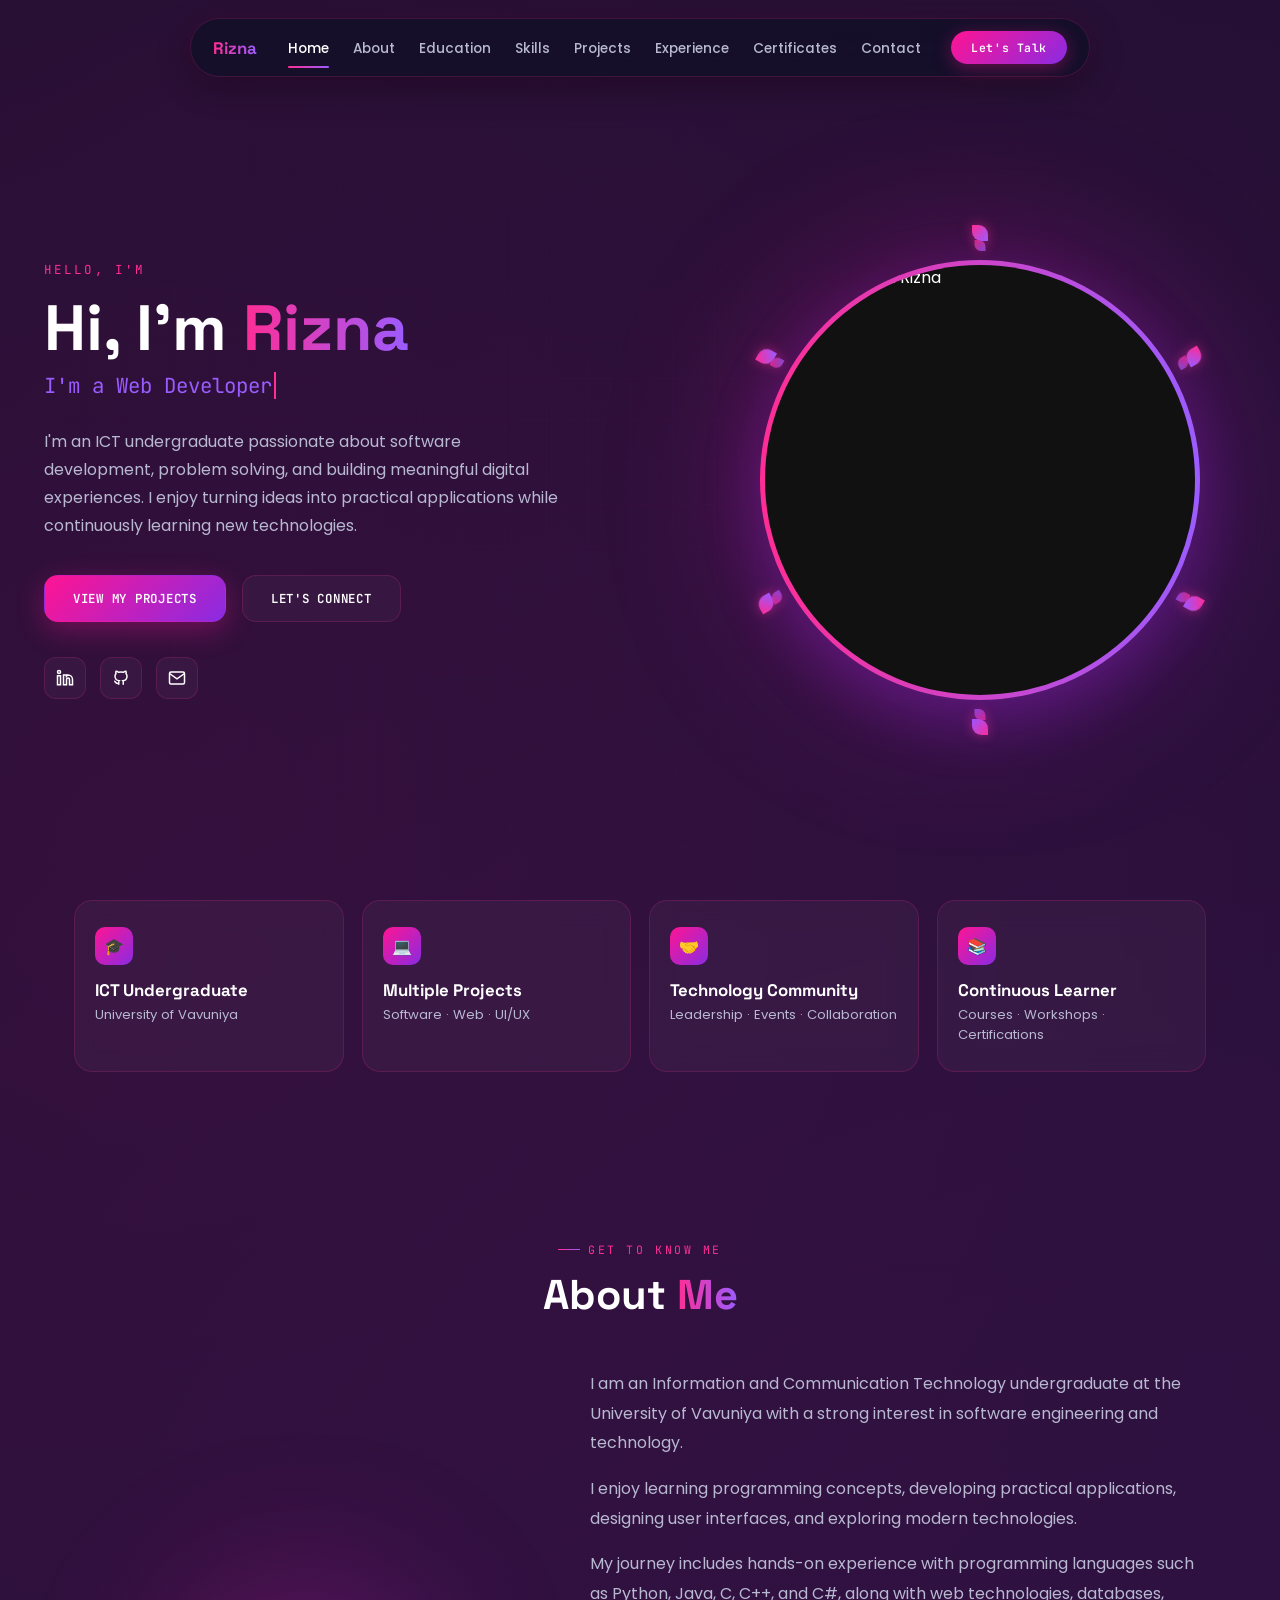
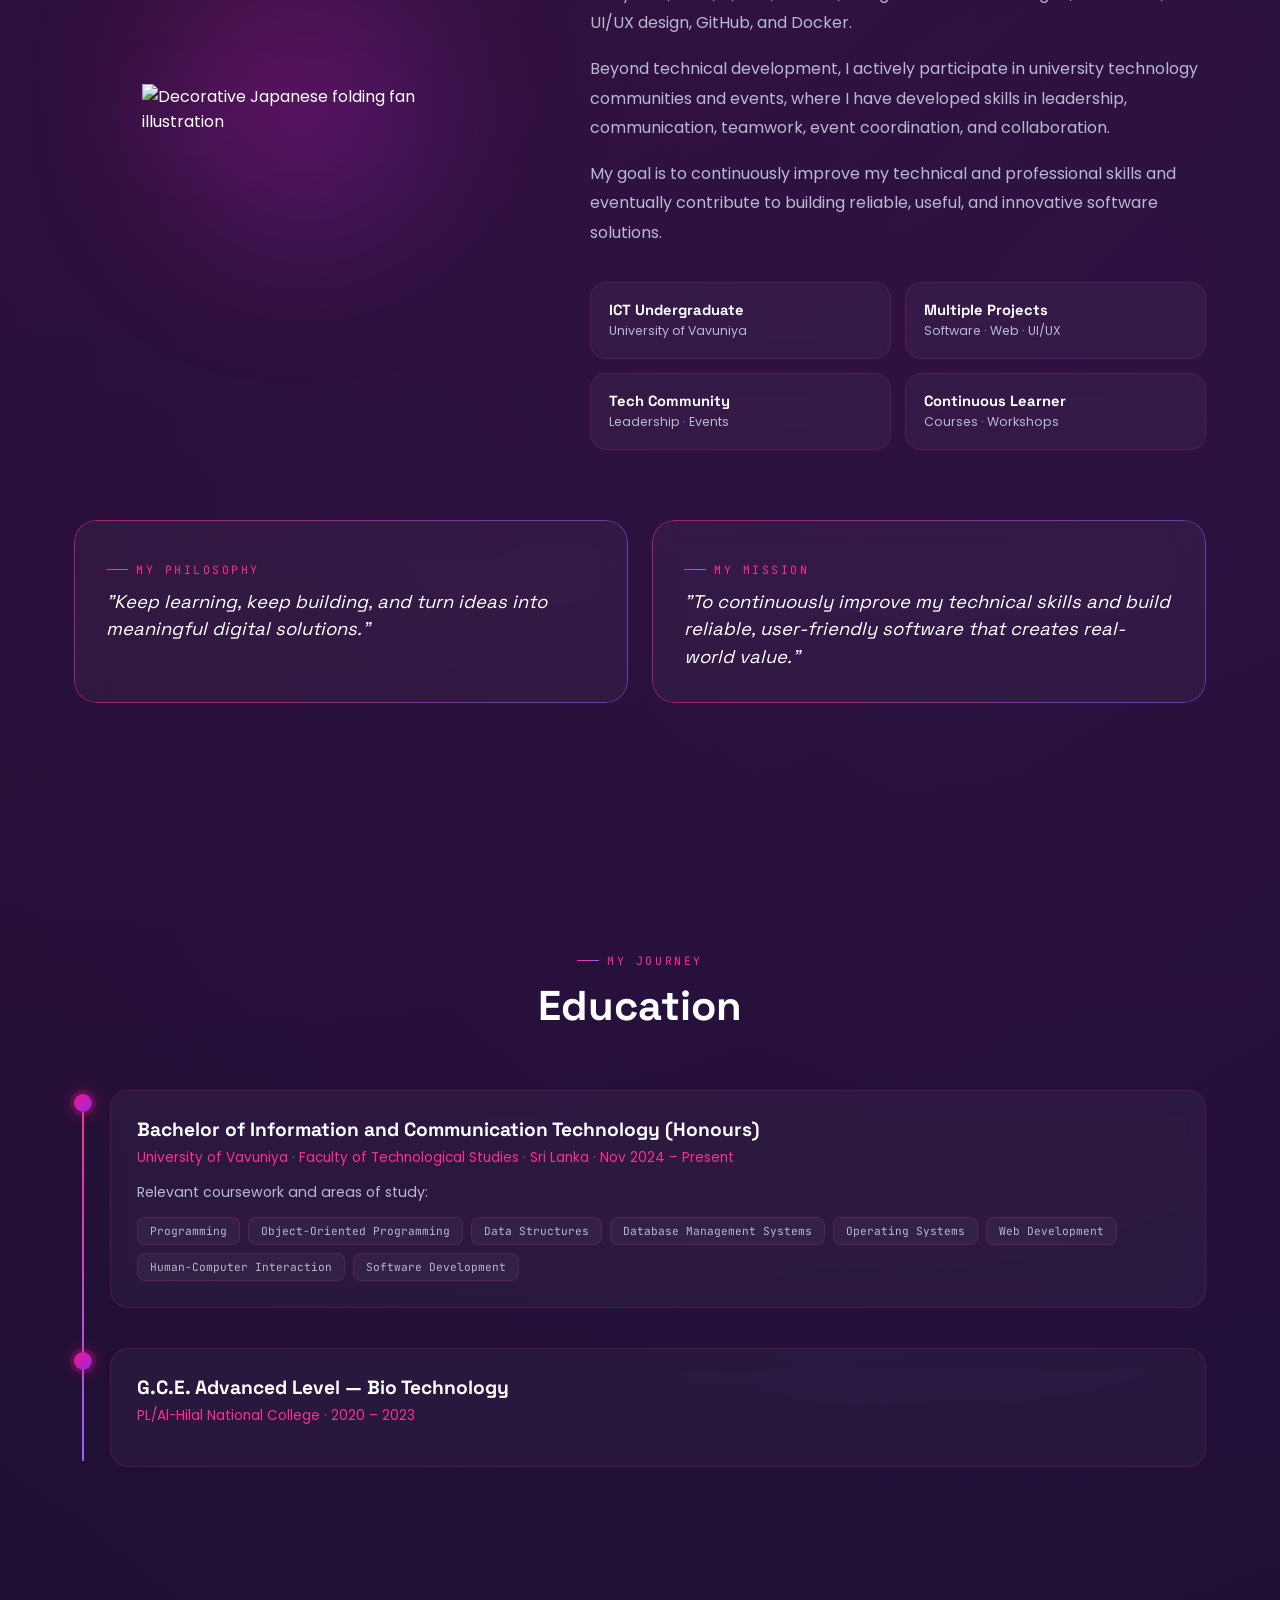
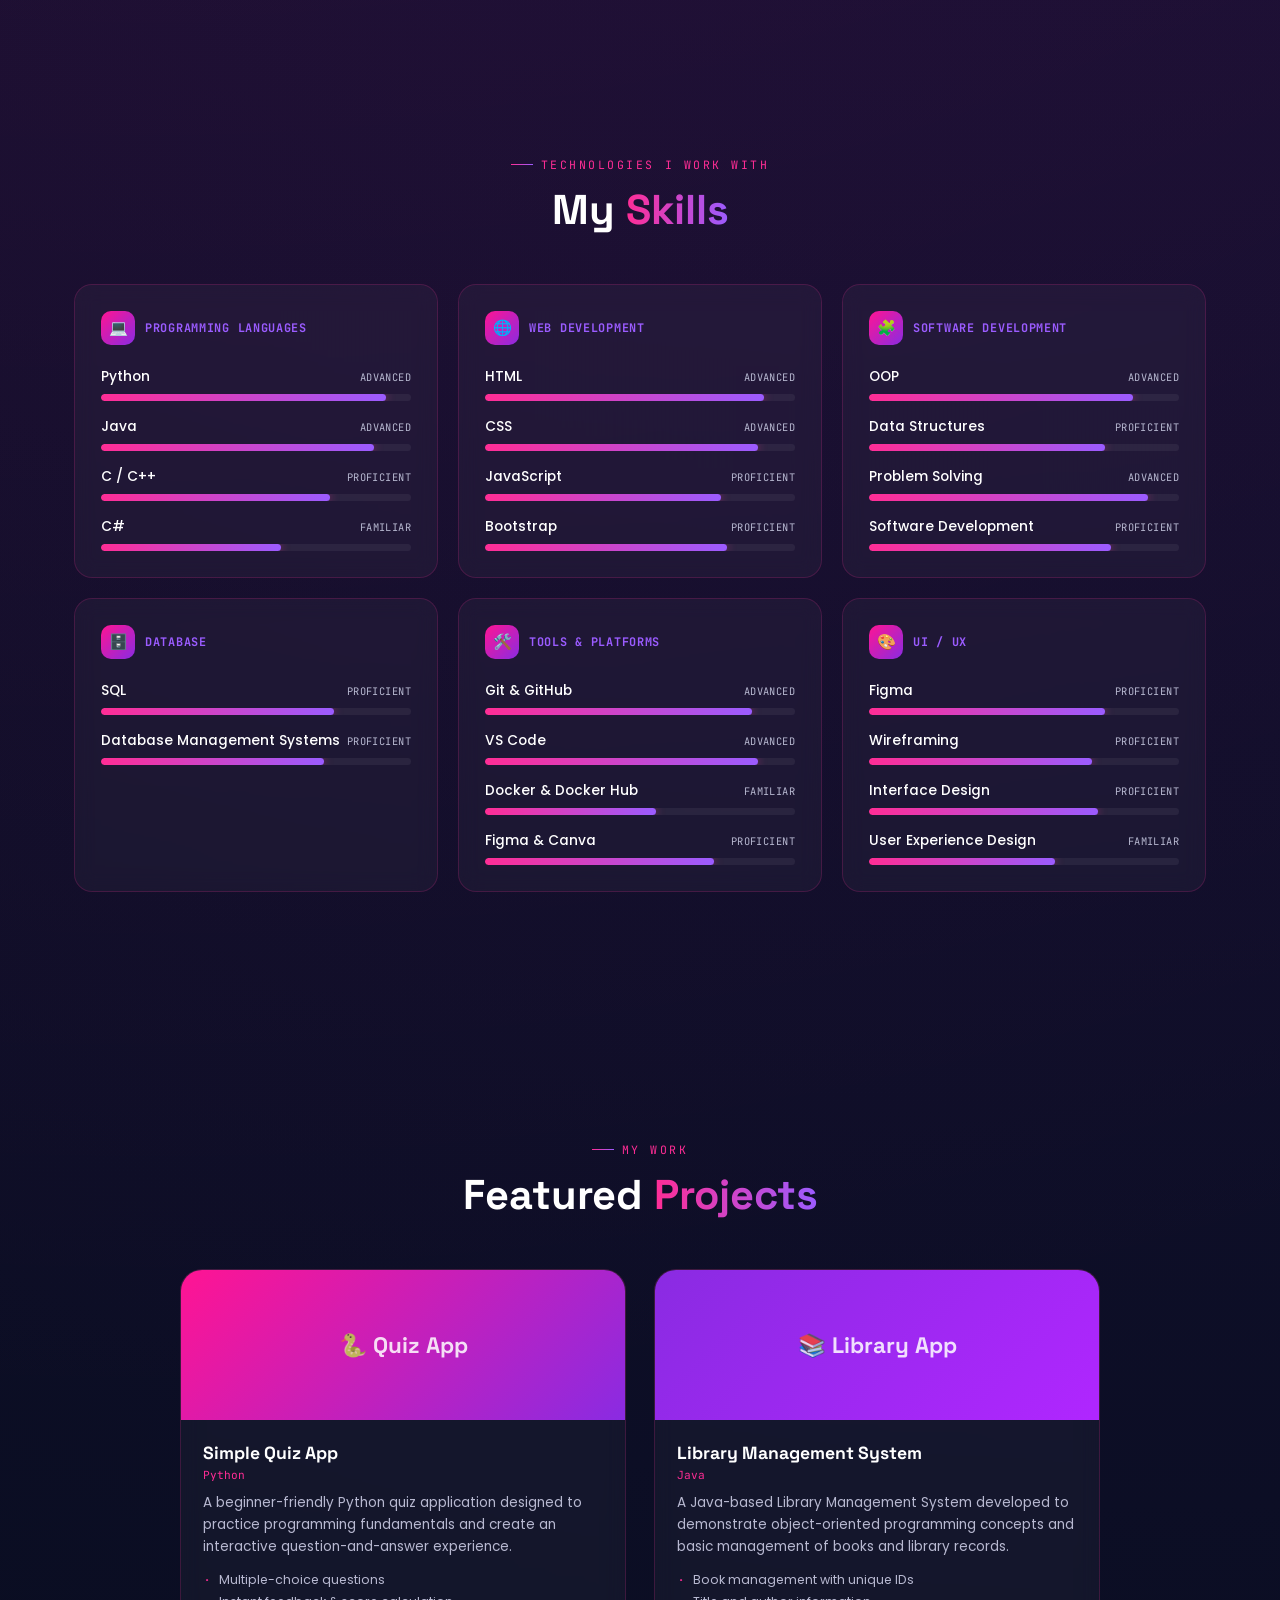
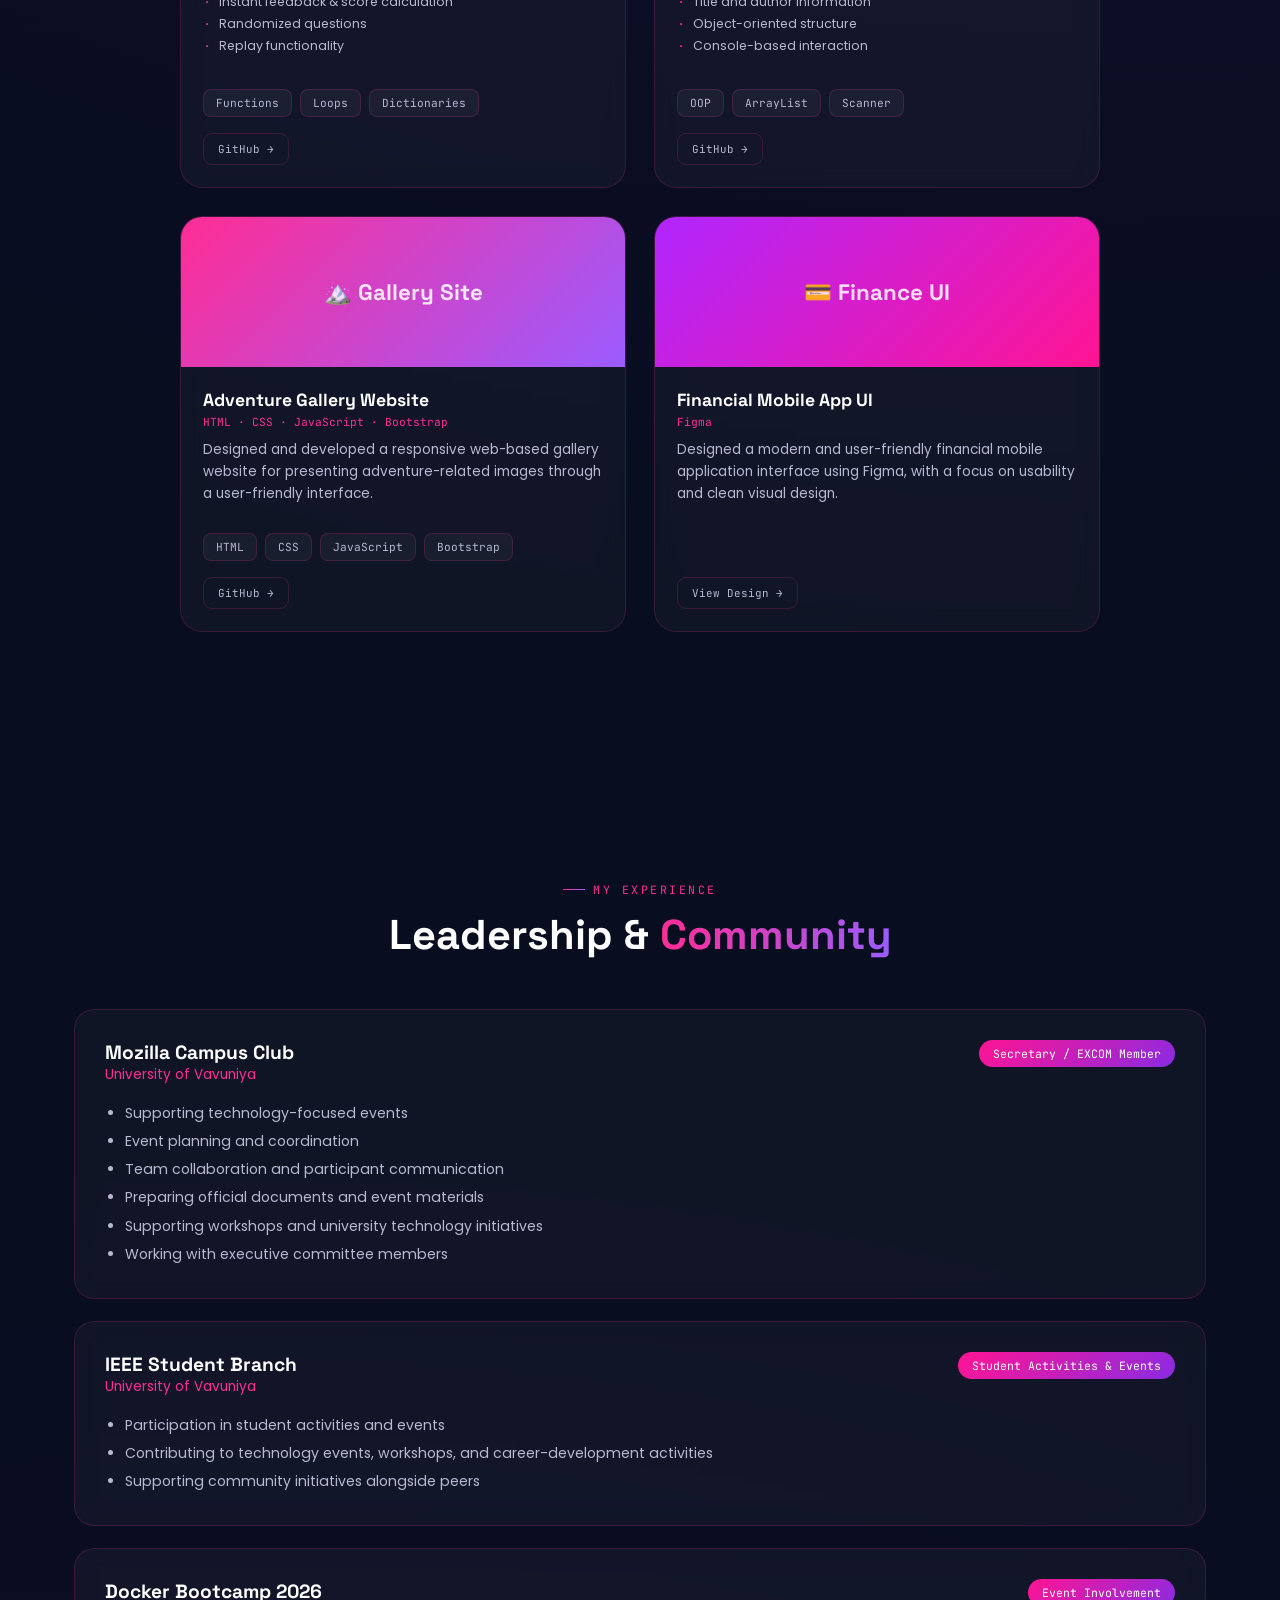
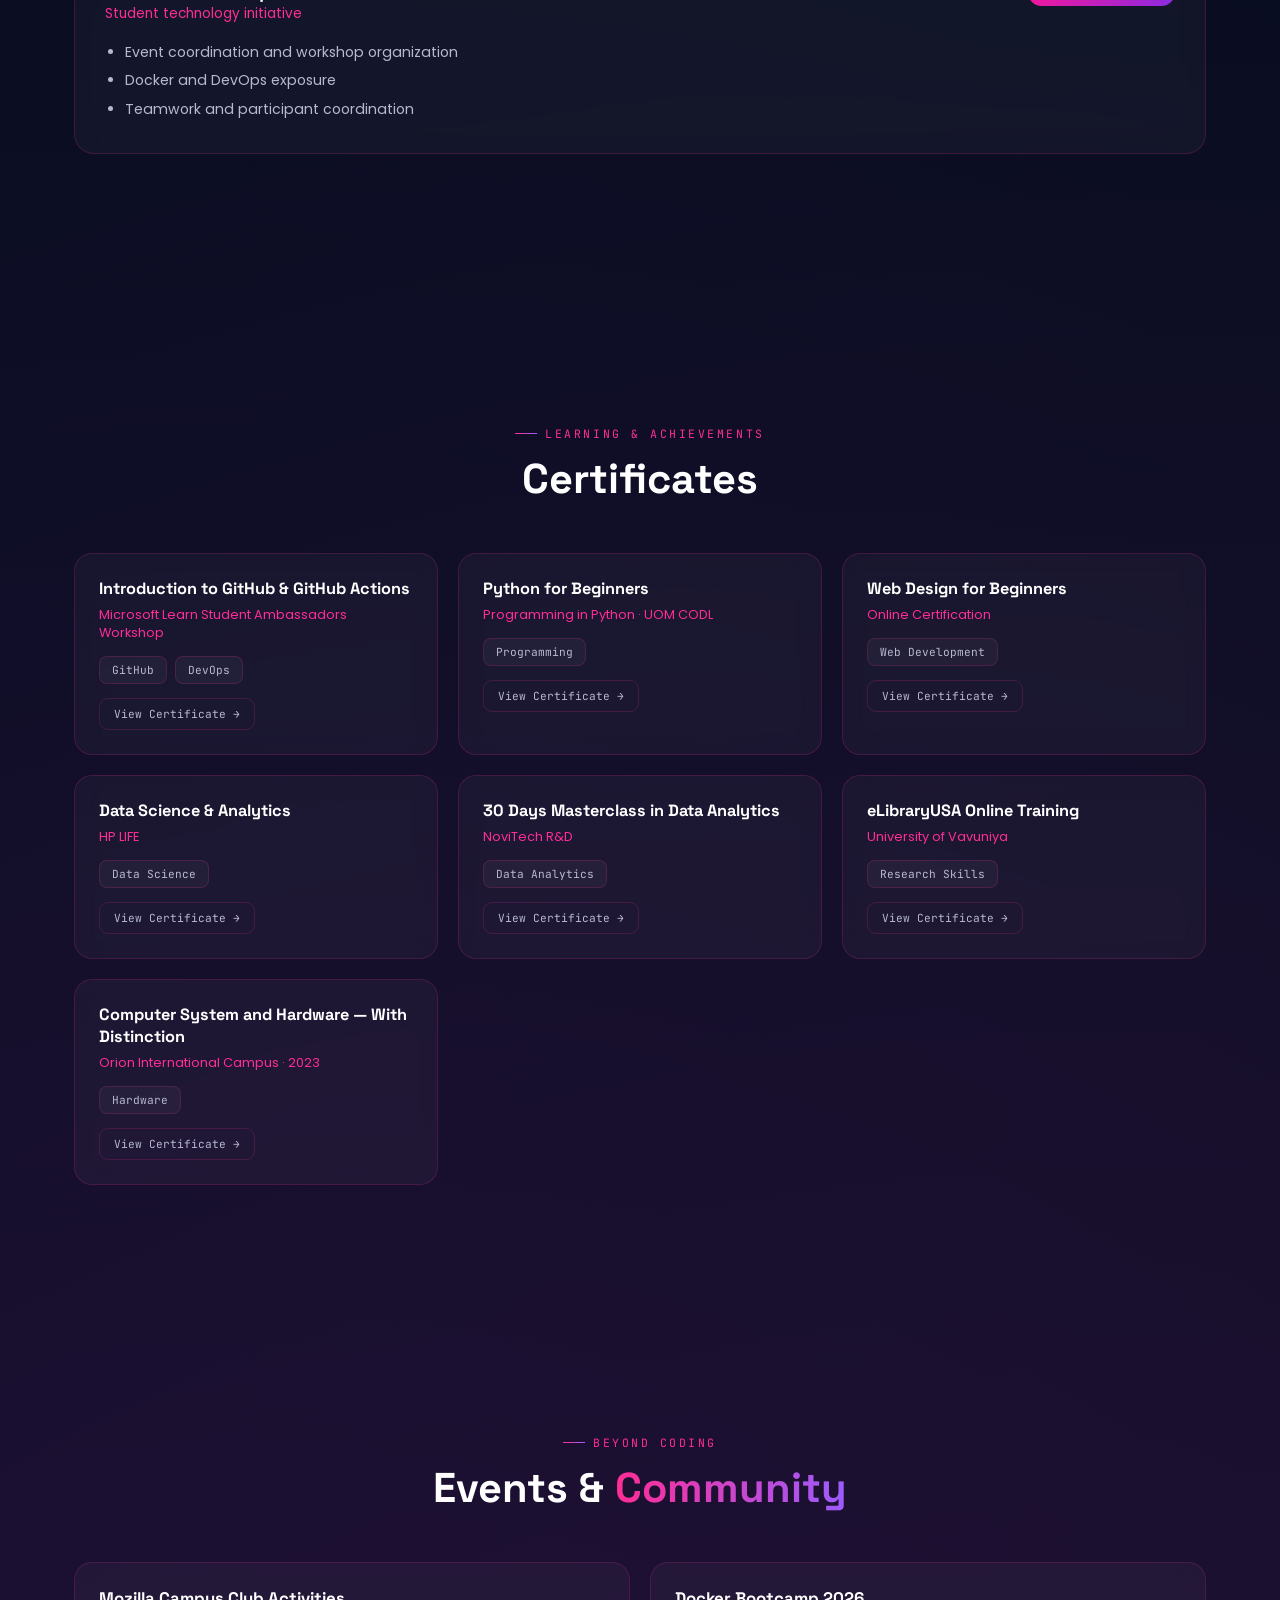
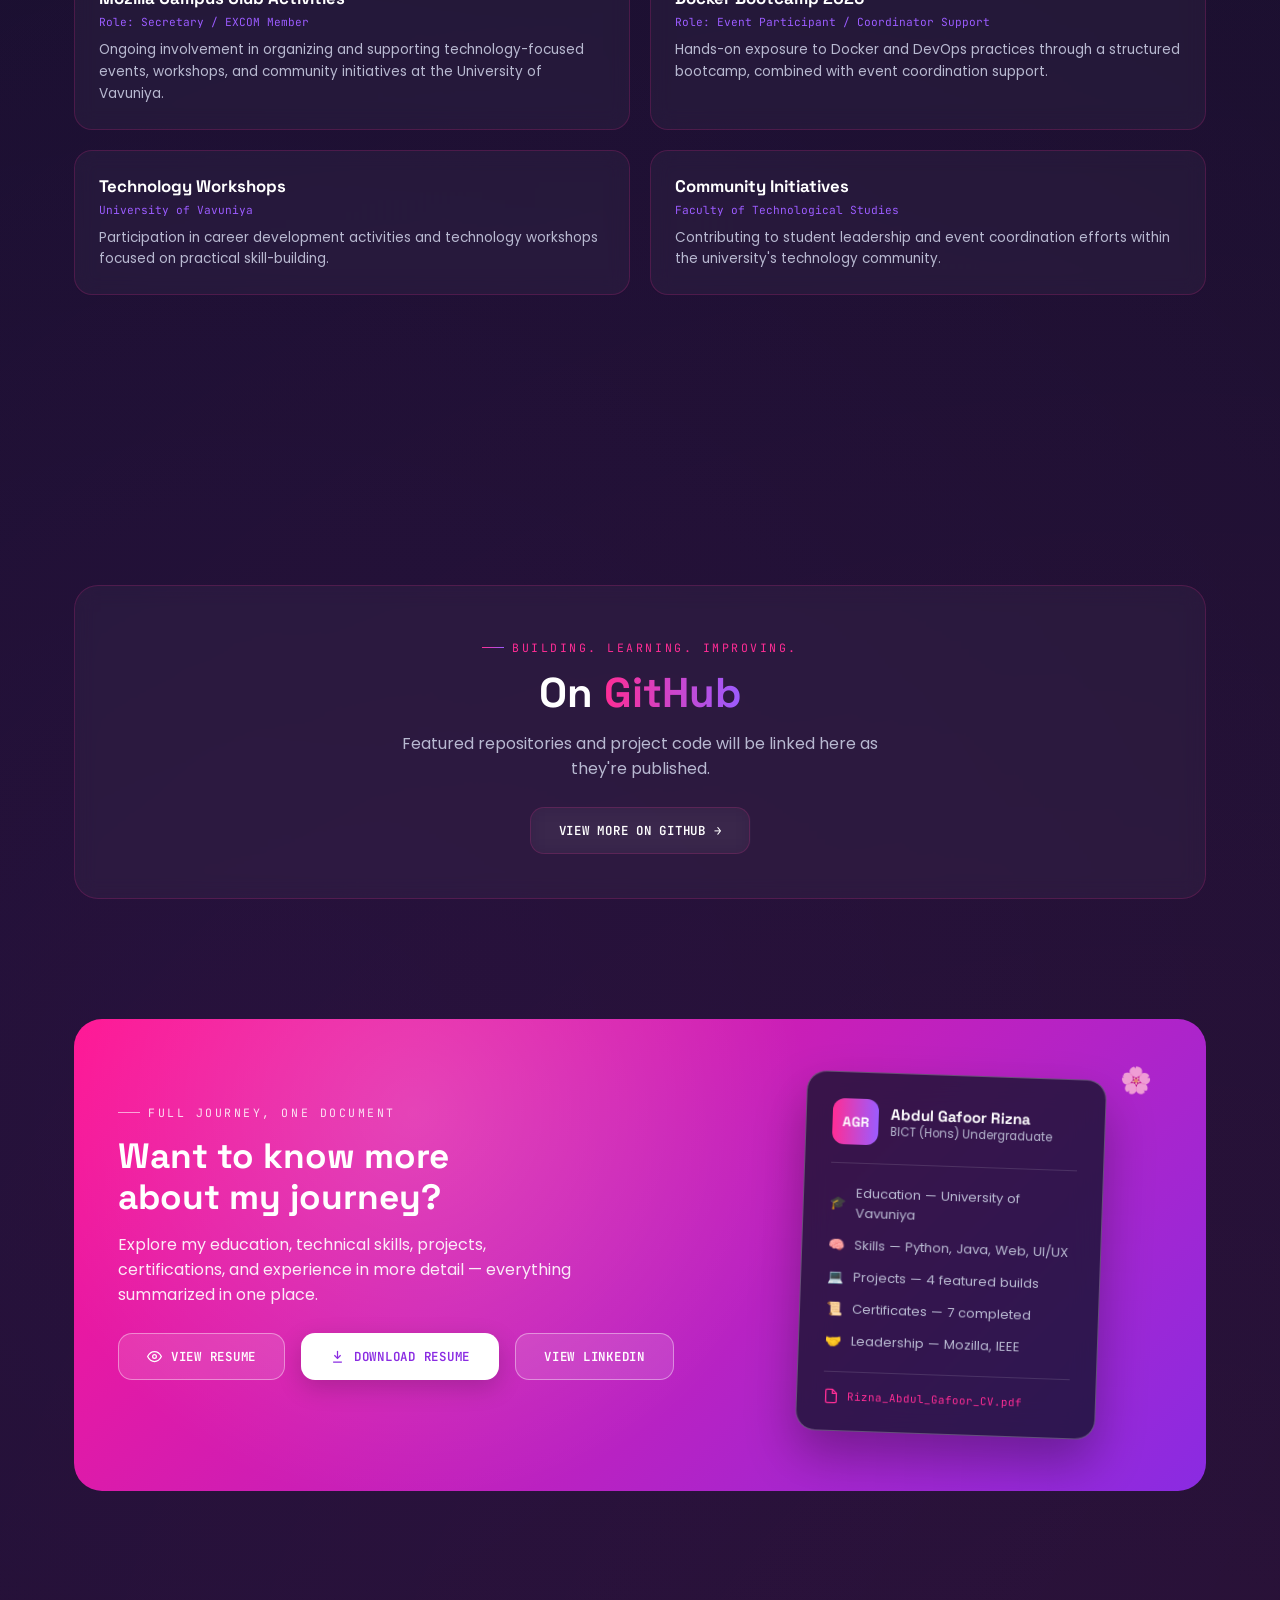
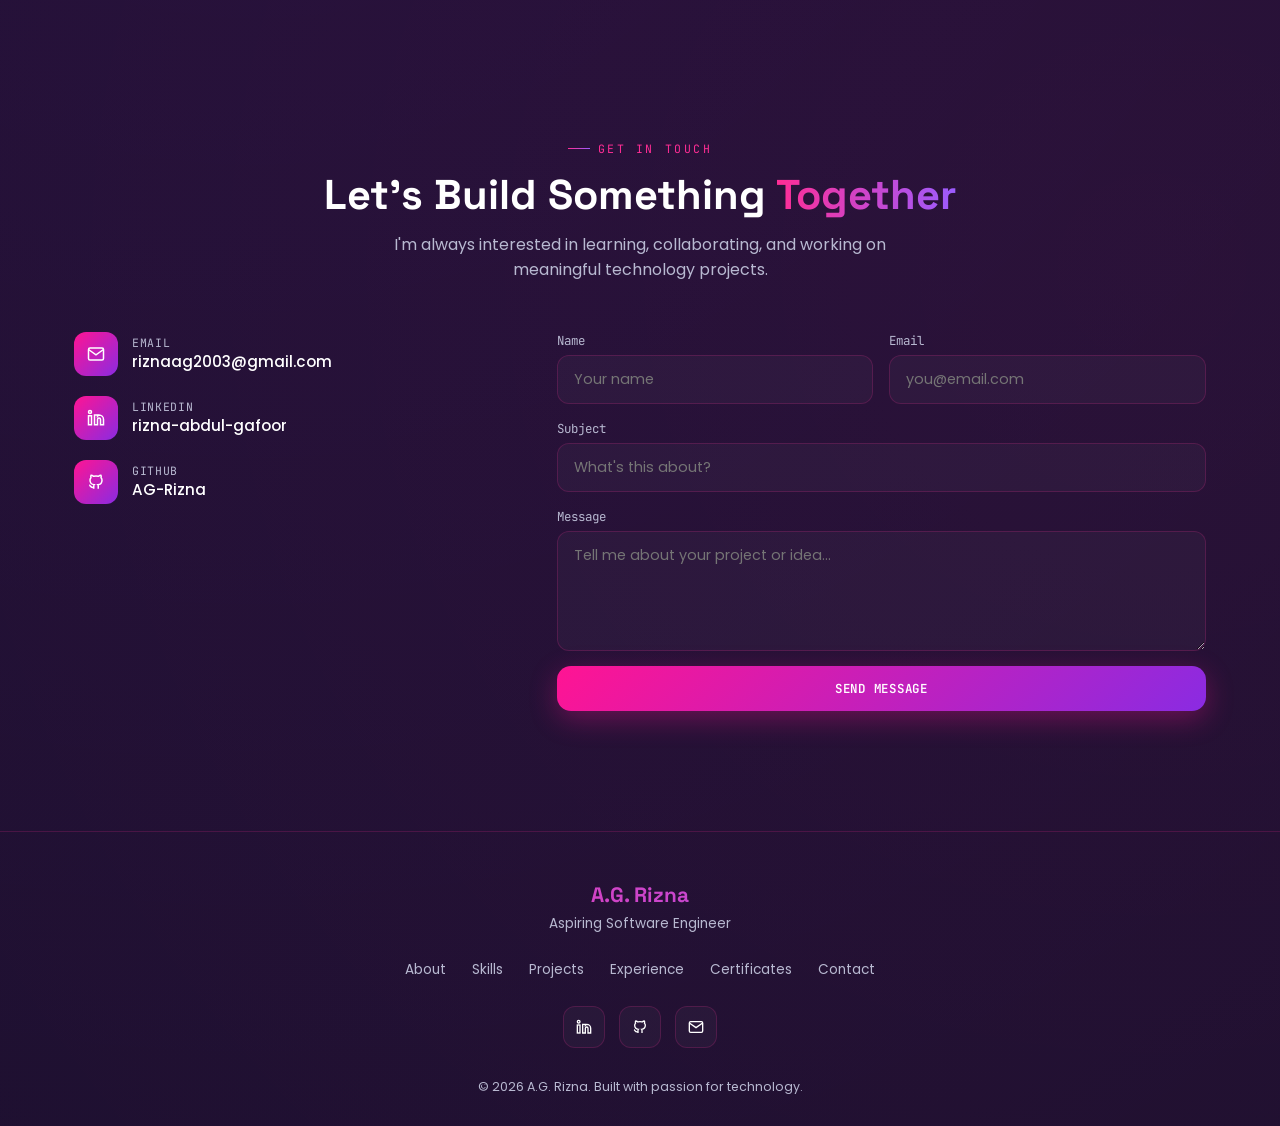
==== commit 0b9b42da: "Add files via upload" ====
--- a/index.html
+++ b/index.html
@@ -11,453 +11,16 @@
 <link rel="preconnect" href="https://fonts.googleapis.com">
 <link rel="preconnect" href="https://fonts.gstatic.com" crossorigin>
 <link href="https://fonts.googleapis.com/css2?family=Space+Grotesk:wght@400;500;600;700&family=Poppins:wght@300;400;500;600;700;800&family=JetBrains+Mono:wght@400;500;600&display=swap" rel="stylesheet">
-<style>
-:root{
-  --bg:#080D1F;
-  --bg-2:#0B1024;
-  --pink:#FF1493;
-  --pink-2:#FF2D95;
-  --purple:#8A2BE2;
-  --purple-2:#9B5CFF;
-  --purple-3:#B026FF;
-  --text:#FFFFFF;
-  --text-soft:#B8B9D1;
-  --card:rgba(255,255,255,0.035);
-  --card-border:rgba(255,45,149,0.18);
-  --grad: linear-gradient(135deg,var(--pink) 0%,var(--purple) 100%);
-  --grad-2: linear-gradient(90deg,var(--pink-2) 0%,var(--purple-2) 100%);
-  --radius:20px;
-}
-*{margin:0;padding:0;box-sizing:border-box;}
-html{scroll-behavior:smooth;}
-body{
-  background:
-    radial-gradient(circle at 12% 8%, rgba(255,20,147,0.14), transparent 38%),
-    radial-gradient(circle at 88% 18%, rgba(138,43,226,0.14), transparent 40%),
-    radial-gradient(circle at 20% 85%, rgba(176,38,255,0.10), transparent 35%),
-    radial-gradient(circle at 90% 92%, rgba(255,45,149,0.10), transparent 35%),
-    var(--bg);
-  color:var(--text);
-  font-family:'Poppins',sans-serif;
-  overflow-x:hidden;
-  position:relative;
-  min-height:100vh;
-}
-img{max-width:100%;display:block;}
-a{color:inherit;text-decoration:none;}
-::selection{background:var(--pink);color:#fff;}
-
-.eyebrow{
-  font-family:'JetBrains Mono',monospace;
-  font-size:.72rem;
-  letter-spacing:.22em;
-  text-transform:uppercase;
-  color:var(--pink-2);
-  display:inline-flex;
-  align-items:center;
-  gap:.5rem;
-  margin-bottom:.9rem;
-}
-.eyebrow::before{
-  content:"";
-  width:22px;height:1px;
-  background:var(--grad-2);
-}
-.heading-xl{
-  font-family:'Space Grotesk',sans-serif;
-  font-weight:700;
-  font-size:clamp(2.1rem,5vw,3.4rem);
-  line-height:1.08;
-  letter-spacing:-0.01em;
-}
-.heading-lg{
-  font-family:'Space Grotesk',sans-serif;
-  font-weight:700;
-  font-size:clamp(1.8rem,4vw,2.6rem);
-  line-height:1.15;
-}
-.gradient-text{
-  background:var(--grad-2);
-  -webkit-background-clip:text;
-  background-clip:text;
-  color:transparent;
-}
-.section{
-  max-width:1180px;
-  margin:0 auto;
-  padding:120px 24px;
-  position:relative;
-  z-index:2;
-}
-.center{text-align:center;}
-.text-soft{color:var(--text-soft);}
-
-/* ===== background code pattern ===== */
-.grid-bg{
-  position:fixed; inset:0; z-index:0; opacity:.05; pointer-events:none;
-  background-image:
-    linear-gradient(rgba(255,45,149,.5) 1px, transparent 1px),
-    linear-gradient(90deg, rgba(155,92,255,.5) 1px, transparent 1px);
-  background-size:42px 42px;
-  mask-image:radial-gradient(ellipse at center, black 0%, transparent 75%);
-}
-
-/* ===== sakura petals ===== */
-.petals{position:fixed; inset:0; pointer-events:none; z-index:1; overflow:hidden;}
-.petal{
-  position:absolute; top:-5%;
-  width:14px;height:14px;
-  background:linear-gradient(135deg,#ffd1e8,var(--pink-2));
-  border-radius:0 60% 0 60%;
-  opacity:.55;
-  animation:fall linear infinite;
-  filter:drop-shadow(0 0 6px rgba(255,45,149,.35));
-}
-@keyframes fall{
-  0%{transform:translateY(-10vh) translateX(0) rotate(0deg);}
-  100%{transform:translateY(110vh) translateX(40px) rotate(360deg);}
-}
-@media (prefers-reduced-motion: reduce){
-  .petal{animation:none; display:none;}
-  *{scroll-behavior:auto !important;}
-}
-
-/* ===== navbar ===== */
-.navwrap{
-  position:fixed; top:18px; left:50%; transform:translateX(-50%);
-  z-index:100; width:min(920px,92%);
-}
-.navbar{
-  display:flex; align-items:center; justify-content:space-between;
-  padding:12px 22px;
-  background:rgba(11,16,36,0.65);
-  backdrop-filter:blur(18px);
-  -webkit-backdrop-filter:blur(18px);
-  border:1px solid var(--card-border);
-  border-radius:999px;
-  box-shadow:0 8px 32px rgba(0,0,0,.35), 0 0 24px rgba(255,20,147,.08);
-}
-.logo{
-  font-family:'Space Grotesk',sans-serif;
-  font-weight:700; font-size:1.05rem;
-  background:var(--grad-2); -webkit-background-clip:text; background-clip:text; color:transparent;
-}
-.nav-links{display:flex; gap:26px; list-style:none;}
-.nav-links a{
-  font-size:.85rem; font-weight:500; color:var(--text-soft);
-  transition:color .25s ease; position:relative; padding:4px 0;
-}
-.nav-links a:hover, .nav-links a.active{color:#fff;}
-.nav-links a.active::after{
-  content:""; position:absolute; left:0; right:0; bottom:-6px; height:2px;
-  background:var(--grad-2); border-radius:2px;
-}
-.nav-cta{
-  font-family:'JetBrains Mono',monospace; font-size:.72rem; letter-spacing:.05em;
-  padding:9px 20px; border-radius:999px; background:var(--grad); color:#fff; font-weight:600;
-  box-shadow:0 4px 18px rgba(255,20,147,.35);
-  transition:transform .25s ease, box-shadow .25s ease;
-}
-.nav-cta:hover{transform:translateY(-2px); box-shadow:0 8px 24px rgba(255,20,147,.5);}
-.burger{display:none; background:none; border:0; color:#fff; font-size:1.3rem; cursor:pointer;}
-.mobile-menu{
-  display:none; position:fixed; top:82px; left:50%; transform:translateX(-50%);
-  width:min(320px,90%); background:rgba(11,16,36,0.96); border:1px solid var(--card-border);
-  border-radius:20px; padding:18px; z-index:99; backdrop-filter:blur(20px);
-  flex-direction:column; gap:4px;
-}
-.mobile-menu.open{display:flex;}
-.mobile-menu a{padding:12px 10px; border-radius:10px; font-size:.95rem; color:var(--text-soft);}
-.mobile-menu a:hover{background:rgba(255,255,255,.04); color:#fff;}
-
-@media (max-width:860px){
-  .nav-links, .nav-cta{display:none;}
-  .burger{display:block;}
-}
-
-/* ===== buttons ===== */
-.btn{
-  display:inline-flex; align-items:center; gap:.55rem;
-  font-family:'JetBrains Mono',monospace; font-size:.78rem; letter-spacing:.06em; font-weight:600;
-  padding:14px 28px; border-radius:14px; cursor:pointer; border:1px solid transparent;
-  transition:transform .25s ease, box-shadow .25s ease, background .25s ease;
-}
-.btn-primary{background:var(--grad); color:#fff; box-shadow:0 8px 28px rgba(255,20,147,.32);}
-.btn-primary:hover{transform:translateY(-3px); box-shadow:0 14px 34px rgba(176,38,255,.4);}
-.btn-ghost{
-  background:rgba(255,255,255,.03); color:#fff; border:1px solid var(--card-border);
-  backdrop-filter:blur(10px);
-}
-.btn-ghost:hover{border-color:var(--pink-2); background:rgba(255,45,149,.06); transform:translateY(-3px);}
-.btn-sm{padding:10px 18px; font-size:.7rem;}
-
-/* ===== hero ===== */
-.hero{
-  min-height:100vh; display:flex; align-items:center; position:relative; z-index:2;
-  padding:150px 24px 90px; max-width:1240px; margin:0 auto;
-}
-.hero-grid{display:grid; grid-template-columns:1.1fr .9fr; gap:56px; align-items:center; width:100%;}
-.hero-label{font-family:'JetBrains Mono',monospace; font-size:.78rem; letter-spacing:.25em; color:var(--pink-2); text-transform:uppercase; margin-bottom:1rem; opacity:0; animation:fadeUp .8s ease forwards .1s;}
-.hero h1{font-family:'Space Grotesk',sans-serif; font-weight:700; font-size:clamp(2.4rem,5.5vw,4rem); line-height:1.08; margin-bottom:.6rem; opacity:0; animation:fadeUp .8s ease forwards .25s;}
-.hero-role{
-  font-family:'JetBrains Mono',monospace; font-size:clamp(1rem,2.2vw,1.3rem); color:var(--purple-2);
-  margin-bottom:1.4rem; height:1.6em; opacity:0; animation:fadeUp .8s ease forwards .4s;
-}
-.hero-role .cursor{display:inline-block; width:2px; background:var(--pink-2); margin-left:2px; animation:blink 1s step-end infinite;}
-@keyframes blink{50%{opacity:0;}}
-.hero p.desc{
-  color:var(--text-soft); max-width:520px; line-height:1.75; margin-bottom:2.2rem; font-size:1rem;
-  opacity:0; animation:fadeUp .8s ease forwards .55s;
-}
-.hero-ctas{display:flex; gap:16px; flex-wrap:wrap; margin-bottom:2.2rem; opacity:0; animation:fadeUp .8s ease forwards .7s;}
-.hero-social{display:flex; gap:14px; opacity:0; animation:fadeUp .8s ease forwards .85s;}
-.social-icon{
-  width:42px; height:42px; border-radius:12px; display:flex; align-items:center; justify-content:center;
-  background:rgba(255,255,255,.03); border:1px solid var(--card-border); transition:all .25s ease;
-}
-.social-icon:hover{border-color:var(--pink-2); background:rgba(255,45,149,.08); transform:translateY(-3px);}
-@keyframes fadeUp{from{opacity:0; transform:translateY(18px);} to{opacity:1; transform:translateY(0);}}
-
-.hero-portrait{position:relative; display:flex; justify-content:center; opacity:0; animation:fadeUp 1s ease forwards .5s;}
-.portrait-glow{
-  position:absolute; width:340px; height:340px; border-radius:50%;
-  background:var(--grad); filter:blur(70px); opacity:.35; z-index:0;
-  animation:floatY 6s ease-in-out infinite;
-}
-.portrait-frame{
-  position:relative; z-index:1; width:min(340px,80vw); aspect-ratio:1/1; border-radius:34px;
-  padding:4px; background:var(--grad-2); animation:floatY 6s ease-in-out infinite;
-  box-shadow:0 20px 60px rgba(176,38,255,.25);
-}
-.portrait-frame img{width:100%; height:100%; object-fit:cover; border-radius:31px; background:#111;}
-@keyframes floatY{0%,100%{transform:translateY(0);} 50%{transform:translateY(-14px);}}
-.sakura-deco{position:absolute; font-size:1.6rem; opacity:.8; animation:floatY 5s ease-in-out infinite;}
-
-/* ===== stats strip ===== */
-.stats-strip{
-  display:grid; grid-template-columns:repeat(4,1fr); gap:18px;
-  max-width:1180px; margin:0 auto; padding:0 24px 40px; position:relative; z-index:2;
-}
-.stat-card{
-  background:var(--card); border:1px solid var(--card-border); border-radius:18px; padding:26px 20px;
-  backdrop-filter:blur(12px); transition:transform .3s ease, border-color .3s ease;
-}
-.stat-card:hover{transform:translateY(-6px); border-color:var(--pink-2);}
-.stat-card .icon{
-  width:38px; height:38px; border-radius:10px; background:var(--grad); display:flex; align-items:center; justify-content:center;
-  margin-bottom:14px; font-size:1rem;
-}
-.stat-card h4{font-family:'Space Grotesk',sans-serif; font-size:1.05rem; margin-bottom:4px;}
-.stat-card p{font-size:.82rem; color:var(--text-soft);}
-
-/* ===== reveal on scroll ===== */
-.reveal{opacity:0; transform:translateY(30px); transition:opacity .7s ease, transform .7s ease;}
-.reveal.in{opacity:1; transform:translateY(0);}
-
-/* ===== about ===== */
-.about-grid{display:grid; grid-template-columns:.85fr 1.15fr; gap:60px; align-items:center; margin-top:50px;}
-.fan-wrap{display:flex; justify-content:center; position:relative;}
-.info-cards{display:grid; grid-template-columns:1fr 1fr; gap:14px; margin-top:34px;}
-.info-card{
-  background:var(--card); border:1px solid var(--card-border); border-radius:16px; padding:18px;
-  backdrop-filter:blur(10px);
-}
-.info-card h5{font-family:'Space Grotesk',sans-serif; font-size:.92rem; margin-bottom:3px;}
-.info-card p{font-size:.78rem; color:var(--text-soft);}
-
-.philosophy-grid{display:grid; grid-template-columns:1fr 1fr; gap:24px; margin-top:70px;}
-.glass-card{
-  position:relative; background:var(--card); border-radius:22px; padding:32px;
-  backdrop-filter:blur(14px); overflow:hidden;
-}
-.glass-card::before{
-  content:""; position:absolute; inset:0; border-radius:22px; padding:1px;
-  background:var(--grad-2); -webkit-mask:linear-gradient(#fff 0 0) content-box, linear-gradient(#fff 0 0);
-  -webkit-mask-composite:xor; mask-composite:exclude; opacity:.55;
-}
-.glass-card .eyebrow{margin-bottom:.7rem;}
-.glass-card p.quote{font-family:'Space Grotesk',sans-serif; font-size:1.15rem; line-height:1.5; font-style:italic;}
-
-/* ===== education timeline ===== */
-.timeline{position:relative; margin-top:60px; padding-left:36px;}
-.timeline::before{
-  content:""; position:absolute; left:8px; top:6px; bottom:6px; width:2px;
-  background:linear-gradient(var(--pink-2),var(--purple-2));
-}
-.tl-item{position:relative; margin-bottom:40px;}
-.tl-dot{
-  position:absolute; left:-36px; top:4px; width:18px; height:18px; border-radius:50%;
-  background:var(--grad); box-shadow:0 0 0 4px rgba(255,20,147,.15), 0 0 18px rgba(255,20,147,.5);
-}
-.tl-card{background:var(--card); border:1px solid var(--card-border); border-radius:18px; padding:26px; backdrop-filter:blur(10px);}
-.tl-card h4{font-family:'Space Grotesk',sans-serif; font-size:1.2rem; margin-bottom:6px;}
-.tl-card .org{color:var(--pink-2); font-size:.85rem; margin-bottom:14px;}
-.tag-row{display:flex; flex-wrap:wrap; gap:8px; margin-top:14px;}
-.tag{
-  font-family:'JetBrains Mono',monospace; font-size:.7rem; padding:6px 12px; border-radius:8px;
-  background:rgba(255,255,255,.04); border:1px solid var(--card-border); color:var(--text-soft);
-}
-
-/* ===== skills ===== */
-.skills-grid{display:grid; grid-template-columns:repeat(3,1fr); gap:20px; margin-top:50px;}
-.skill-card{
-  background:var(--card); border:1px solid var(--card-border); border-radius:18px; padding:24px;
-  backdrop-filter:blur(10px); transition:transform .3s ease, border-color .3s ease;
-}
-.skill-card:hover{transform:translateY(-5px); border-color:var(--purple-2);}
-.skill-card h4{
-  font-family:'JetBrains Mono',monospace; font-size:.78rem; letter-spacing:.08em; text-transform:uppercase;
-  margin-bottom:16px; color:var(--purple-2);
-}
-.badge-row{display:flex; flex-wrap:wrap; gap:9px;}
-.badge{
-  font-size:.82rem; padding:7px 14px; border-radius:10px; font-weight:500;
-  background:rgba(255,255,255,.04); border:1px solid var(--card-border); transition:all .25s ease;
-}
-.badge:hover{background:var(--grad); border-color:transparent; box-shadow:0 4px 14px rgba(255,20,147,.3);}
-
-/* ===== projects ===== */
-.proj-grid{display:grid; grid-template-columns:repeat(3,1fr); gap:24px; margin-top:50px;}
-.proj-card{
-  background:var(--card); border:1px solid var(--card-border); border-radius:22px; overflow:hidden;
-  backdrop-filter:blur(10px); transition:transform .35s ease, box-shadow .35s ease, border-color .35s ease;
-  display:flex; flex-direction:column;
-}
-.proj-card:hover{transform:translateY(-8px); box-shadow:0 20px 45px rgba(176,38,255,.25); border-color:var(--pink-2);}
-.proj-thumb{
-  height:150px; position:relative; display:flex; align-items:center; justify-content:center;
-  font-family:'Space Grotesk',sans-serif; font-weight:700; font-size:1.4rem; color:rgba(255,255,255,.85);
-  overflow:hidden;
-}
-.proj-thumb::before{content:""; position:absolute; inset:0; opacity:.9;}
-.proj-thumb span{position:relative; z-index:1;}
-.proj-body{padding:22px; display:flex; flex-direction:column; flex:1;}
-.proj-body h4{font-family:'Space Grotesk',sans-serif; font-size:1.1rem; margin-bottom:4px;}
-.proj-tool{font-family:'JetBrains Mono',monospace; font-size:.7rem; color:var(--pink-2); margin-bottom:10px;}
-.proj-body p.desc{font-size:.85rem; color:var(--text-soft); line-height:1.6; margin-bottom:14px;}
-.proj-feat{font-size:.78rem; color:var(--text-soft); margin-bottom:16px; padding-left:0; list-style:none;}
-.proj-feat li{padding-left:16px; position:relative; margin-bottom:4px;}
-.proj-feat li::before{content:"·"; position:absolute; left:2px; color:var(--pink-2); font-weight:700;}
-.proj-links{display:flex; gap:10px; margin-top:auto;}
-.proj-links a{
-  font-family:'JetBrains Mono',monospace; font-size:.68rem; padding:8px 14px; border-radius:9px;
-  border:1px solid var(--card-border); color:var(--text-soft); transition:all .25s ease;
-}
-.proj-links a:hover{border-color:var(--pink-2); color:#fff; background:rgba(255,45,149,.08);}
-
-/* ===== experience ===== */
-.exp-card{background:var(--card); border:1px solid var(--card-border); border-radius:20px; padding:30px; backdrop-filter:blur(10px); margin-bottom:22px;}
-.exp-head{display:flex; justify-content:space-between; align-items:flex-start; flex-wrap:wrap; gap:10px; margin-bottom:14px;}
-.exp-head h4{font-family:'Space Grotesk',sans-serif; font-size:1.2rem;}
-.exp-head .org{color:var(--pink-2); font-size:.85rem;}
-.exp-role{
-  font-family:'JetBrains Mono',monospace; font-size:.72rem; padding:6px 14px; border-radius:999px;
-  background:var(--grad); color:#fff; white-space:nowrap;
-}
-.exp-list{color:var(--text-soft); font-size:.88rem; line-height:2; padding-left:20px;}
-
-/* ===== certificates ===== */
-.cert-grid{display:grid; grid-template-columns:repeat(3,1fr); gap:20px; margin-top:50px;}
-.cert-card{background:var(--card); border:1px solid var(--card-border); border-radius:18px; padding:24px; backdrop-filter:blur(10px); transition:transform .3s ease, border-color .3s ease;}
-.cert-card:hover{transform:translateY(-5px); border-color:var(--purple-2);}
-.cert-card h4{font-family:'Space Grotesk',sans-serif; font-size:1.02rem; margin-bottom:6px; line-height:1.35;}
-.cert-card .org{font-size:.8rem; color:var(--pink-2); margin-bottom:4px;}
-.cert-card .year{font-size:.75rem; color:var(--text-soft); margin-bottom:14px;}
-
-/* ===== events ===== */
-.event-grid{display:grid; grid-template-columns:repeat(2,1fr); gap:20px; margin-top:50px;}
-.event-card{background:var(--card); border:1px solid var(--card-border); border-radius:18px; padding:24px; backdrop-filter:blur(10px);}
-.event-card h4{font-family:'Space Grotesk',sans-serif; font-size:1.05rem; margin-bottom:6px;}
-.event-meta{font-family:'JetBrains Mono',monospace; font-size:.7rem; color:var(--purple-2); margin-bottom:10px;}
-.event-card p{font-size:.85rem; color:var(--text-soft); line-height:1.6;}
-
-/* ===== github ===== */
-.github-box{
-  margin-top:50px; background:var(--card); border:1px solid var(--card-border); border-radius:24px; padding:44px;
-  text-align:center; backdrop-filter:blur(10px);
-}
-
-/* ===== resume cta ===== */
-.resume-box{
-  margin-top:0; background:var(--grad); border-radius:28px; padding:60px 40px; text-align:center; position:relative; overflow:hidden;
-}
-.resume-box::after{content:""; position:absolute; inset:0; background:radial-gradient(circle at 30% 20%, rgba(255,255,255,.18), transparent 45%);}
-.resume-box h3{font-family:'Space Grotesk',sans-serif; font-size:clamp(1.5rem,3vw,2.1rem); margin-bottom:12px; position:relative;}
-.resume-box p{max-width:520px; margin:0 auto 28px; color:rgba(255,255,255,.9); position:relative;}
-.resume-box .hero-ctas{justify-content:center; position:relative;}
-.resume-box .btn-ghost{background:rgba(255,255,255,.12); border-color:rgba(255,255,255,.4);}
-.resume-box .btn-primary{background:#fff; color:var(--purple);}
-
-/* ===== contact ===== */
-.contact-grid{display:grid; grid-template-columns:.8fr 1.2fr; gap:50px; margin-top:50px; align-items:start;}
-.contact-item{display:flex; align-items:center; gap:14px; margin-bottom:20px;}
-.contact-item .ic{
-  width:44px; height:44px; border-radius:12px; background:var(--grad); display:flex; align-items:center; justify-content:center; flex-shrink:0;
-}
-.contact-item .lbl{font-size:.72rem; color:var(--text-soft); text-transform:uppercase; letter-spacing:.06em; font-family:'JetBrains Mono',monospace;}
-.contact-item .val{font-size:.95rem; font-weight:500;}
-.form-note{
-  font-size:.78rem; color:var(--text-soft); margin-top:10px; padding:12px 16px; border-radius:10px;
-  background:rgba(255,45,149,.06); border:1px solid var(--card-border);
-}
-.form-grid{display:grid; grid-template-columns:1fr 1fr; gap:16px;}
-.form-grid .full{grid-column:1/-1;}
-.field label{font-size:.78rem; color:var(--text-soft); margin-bottom:6px; display:block; font-family:'JetBrains Mono',monospace;}
-.field input, .field textarea{
-  width:100%; padding:13px 16px; border-radius:12px; background:rgba(255,255,255,.03);
-  border:1px solid var(--card-border); color:#fff; font-family:'Poppins',sans-serif; font-size:.9rem;
-  transition:border-color .25s ease;
-}
-.field input:focus, .field textarea:focus{outline:none; border-color:var(--pink-2);}
-.field textarea{resize:vertical; min-height:120px;}
-.contact-form .btn-primary{margin-top:8px; border:none; width:100%; justify-content:center;}
-
-/* ===== footer ===== */
-footer{position:relative; z-index:2; border-top:1px solid var(--card-border); padding:50px 24px 30px; text-align:center;}
-footer .logo{font-size:1.3rem; margin-bottom:6px;}
-footer .role{color:var(--text-soft); font-size:.85rem; margin-bottom:26px;}
-.footer-links{display:flex; justify-content:center; gap:26px; flex-wrap:wrap; margin-bottom:26px;}
-.footer-links a{color:var(--text-soft); font-size:.85rem; transition:color .25s ease;}
-.footer-links a:hover{color:var(--pink-2);}
-.footer-social{display:flex; justify-content:center; gap:14px; margin-bottom:30px;}
-.copyright{font-size:.78rem; color:var(--text-soft);}
-
-/* ===== responsive ===== */
-@media (max-width:960px){
-  .hero-grid{grid-template-columns:1fr; text-align:center;}
-  .hero p.desc{margin-left:auto; margin-right:auto;}
-  .hero-ctas, .hero-social{justify-content:center;}
-  .hero-portrait{order:-1;}
-  .stats-strip{grid-template-columns:1fr 1fr;}
-  .about-grid{grid-template-columns:1fr; text-align:center;}
-  .info-cards{max-width:460px; margin-left:auto; margin-right:auto;}
-  .philosophy-grid{grid-template-columns:1fr;}
-  .skills-grid{grid-template-columns:1fr 1fr;}
-  .proj-grid{grid-template-columns:1fr 1fr;}
-  .cert-grid{grid-template-columns:1fr 1fr;}
-  .event-grid{grid-template-columns:1fr;}
-  .contact-grid{grid-template-columns:1fr;}
-}
-@media (max-width:600px){
-  .section{padding:90px 18px;}
-  .stats-strip{grid-template-columns:1fr 1fr; padding:0 18px 30px;}
-  .skills-grid{grid-template-columns:1fr;}
-  .proj-grid{grid-template-columns:1fr;}
-  .cert-grid{grid-template-columns:1fr;}
-  .form-grid{grid-template-columns:1fr;}
-  .exp-head{flex-direction:column;}
-}
-</style>
+<link rel="stylesheet" href="style.css">
 </head>
 <body>
 
 <div class="grid-bg"></div>
-<div class="petals" id="petals"></div>
 
 <!-- NAVBAR -->
 <div class="navwrap">
   <nav class="navbar">
-    <div class="logo">A.G. Rizna</div>
+    <div class="logo">Rizna</div>
     <ul class="nav-links">
       <li><a href="#home" class="nav-link active">Home</a></li>
       <li><a href="#about" class="nav-link">About</a></li>
@@ -468,7 +31,7 @@
       <li><a href="#certificates" class="nav-link">Certificates</a></li>
       <li><a href="#contact" class="nav-link">Contact</a></li>
     </ul>
-    <a href="#contact" class="nav-cta">Hire Me</a>
+    <a href="#contact" class="nav-cta">Let's Talk</a>
     <button class="burger" id="burger" aria-label="Toggle menu">☰</button>
   </nav>
 </div>
@@ -481,14 +44,15 @@
   <a href="#experience">Experience</a>
   <a href="#certificates">Certificates</a>
   <a href="#contact">Contact</a>
+  <a href="#contact" class="mobile-cta">Let's Talk</a>
 </div>
 
 <!-- HERO -->
 <section id="home" class="hero">
   <div class="hero-grid">
     <div>
-      <div class="hero-label">🌸 Hello, I'm</div>
-      <h1>Hi, I'm <span class="gradient-text">A.G. Rizna</span></h1>
+      <div class="hero-label"> Hello, I'm</div>
+      <h1>Hi, I'm <span class="gradient-text">Rizna</span></h1>
       <div class="hero-role">I'm a <span id="typedRole"></span><span class="cursor">&nbsp;</span></div>
       <p class="desc">I'm an ICT undergraduate passionate about software development, problem solving, and building meaningful digital experiences. I enjoy turning ideas into practical applications while continuously learning new technologies.</p>
       <div class="hero-ctas">
@@ -496,23 +60,29 @@
         <a href="#contact" class="btn btn-ghost">LET'S CONNECT</a>
       </div>
       <div class="hero-social">
-        <a class="social-icon" href="#" title="Add LinkedIn URL" aria-label="LinkedIn">
+        <a class="social-icon" href="https://www.linkedin.com/in/rizna-abdul-gafoor" target="_blank" rel="noopener" title="LinkedIn" aria-label="LinkedIn">
           <svg width="18" height="18" viewBox="0 0 24 24" fill="none" stroke="currentColor" stroke-width="2"><path d="M16 8a6 6 0 0 1 6 6v7h-4v-7a2 2 0 0 0-4 0v7h-4V8h4v1.5A6 6 0 0 1 16 8Z"/><rect x="2" y="9" width="4" height="12"/><circle cx="4" cy="4" r="2"/></svg>
         </a>
-        <a class="social-icon" href="#" title="Add GitHub URL" aria-label="GitHub">
+        <a class="social-icon" href="https://github.com/AG-Rizna" target="_blank" rel="noopener" title="GitHub" aria-label="GitHub">
           <svg width="18" height="18" viewBox="0 0 24 24" fill="none" stroke="currentColor" stroke-width="2"><path d="M9 19c-4.3 1.4-4.3-2.5-6-3m12 5v-3.5c0-1 .1-1.4-.5-2 2.8-.3 5.5-1.4 5.5-6a4.6 4.6 0 0 0-1.3-3.2 4.2 4.2 0 0 0-.1-3.2s-1.1-.3-3.5 1.3a12.3 12.3 0 0 0-6.2 0C6.5 2.8 5.4 3.1 5.4 3.1a4.2 4.2 0 0 0-.1 3.2A4.6 4.6 0 0 0 4 9.5c0 4.6 2.7 5.7 5.5 6-.6.6-.6 1.2-.5 2V21"/></svg>
         </a>
-        <a class="social-icon" href="#" title="Add Email" aria-label="Email">
+        <a class="social-icon" href="mailto:riznaag2003@gmail.com" title="Email" aria-label="Email">
           <svg width="18" height="18" viewBox="0 0 24 24" fill="none" stroke="currentColor" stroke-width="2"><rect x="2" y="4" width="20" height="16" rx="2"/><path d="m22 6-10 7L2 6"/></svg>
         </a>
       </div>
     </div>
     <div class="hero-portrait">
       <div class="portrait-glow"></div>
-      <div class="sakura-deco" style="top:-10px; left:-6px;">🌸</div>
-      <div class="sakura-deco" style="bottom:6px; right:-10px; animation-delay:1.5s;">🌸</div>
+      <div class="leaf-orbit leaf-orbit-2">
+        <span class="leaf"></span><span class="leaf"></span><span class="leaf"></span>
+        <span class="leaf"></span><span class="leaf"></span><span class="leaf"></span>
+      </div>
+      <div class="leaf-orbit">
+        <span class="leaf"></span><span class="leaf"></span><span class="leaf"></span>
+        <span class="leaf"></span><span class="leaf"></span><span class="leaf"></span>
+      </div>
       <div class="portrait-frame">
-        <img src="C:\Users\victus\OneDrive\Desktop\files\rizna-photo.png" alt="Portrait of A.G. Rizna" />
+        <img src="C:\Users\2022icts120\Desktop\My_portfolio-main\My_portfolio-main\portfolio\Profile_Pic.png" alt="Portrait of A.G. Rizna" />
       </div>
     </div>
   </div>
@@ -551,25 +121,8 @@
 
   <div class="about-grid">
     <div class="fan-wrap reveal">
-      <svg width="280" height="280" viewBox="0 0 280 280" fill="none">
-        <defs>
-          <linearGradient id="fanGrad" x1="0" y1="0" x2="1" y2="1">
-            <stop offset="0%" stop-color="#FF2D95"/>
-            <stop offset="100%" stop-color="#9B5CFF"/>
-          </linearGradient>
-        </defs>
-        <g transform="translate(140,260)">
-          <path d="M0,0 L-120,-70 A140 140 0 0 1 -85,-135 Z" fill="url(#fanGrad)" opacity="0.85"/>
-          <path d="M0,0 L-85,-135 A140 140 0 0 1 -22,-152 Z" fill="url(#fanGrad)" opacity="0.65"/>
-          <path d="M0,0 L-22,-152 A140 140 0 0 1 45,-140 Z" fill="url(#fanGrad)" opacity="0.85"/>
-          <path d="M0,0 L45,-140 A140 140 0 0 1 100,-108 Z" fill="url(#fanGrad)" opacity="0.6"/>
-          <path d="M0,0 L100,-108 A140 140 0 0 1 130,-55 Z" fill="url(#fanGrad)" opacity="0.85"/>
-          <circle cx="0" cy="0" r="9" fill="#fff"/>
-          <text x="-95" y="-100" font-size="20">🌸</text>
-          <text x="60" y="-90" font-size="20">🌸</text>
-          <text x="-10" y="-140" font-size="18">🌸</text>
-        </g>
-      </svg>
+      <div class="fan-glow"></div>
+      <img src="C:\Users\2022icts120\Desktop\My_portfolio-main\My_portfolio-main\portfolio\sakura-fan.png" alt="Decorative Japanese folding fan illustration" class="fan-img" />
     </div>
 
     <div class="reveal">
@@ -611,7 +164,7 @@
       <div class="tl-dot"></div>
       <div class="tl-card">
         <h4>Bachelor of Information and Communication Technology (Honours)</h4>
-        <div class="org">University of Vavuniya · Faculty of Technological Studies · Sri Lanka</div>
+        <div class="org">University of Vavuniya · Faculty of Technological Studies · Sri Lanka · Nov 2024 – Present</div>
         <p class="text-soft" style="font-size:.88rem;">Relevant coursework and areas of study:</p>
         <div class="tag-row">
           <span class="tag">Programming</span>
@@ -625,6 +178,14 @@
         </div>
       </div>
     </div>
+
+    <div class="tl-item reveal">
+      <div class="tl-dot"></div>
+      <div class="tl-card">
+        <h4>G.C.E. Advanced Level — Bio Technology</h4>
+        <div class="org">PL/Al-Hilal National College · 2020 – 2023</div>
+      </div>
+    </div>
   </div>
 </section>
 
@@ -635,42 +196,83 @@
     <h2 class="heading-lg">My <span class="gradient-text">Skills</span></h2>
   </div>
   <div class="skills-grid">
+
     <div class="skill-card reveal">
-      <h4>Programming Languages</h4>
-      <div class="badge-row">
-        <span class="badge">Python</span><span class="badge">Java</span><span class="badge">C</span><span class="badge">C++</span><span class="badge">C#</span>
-      </div>
-    </div>
+      <div class="skill-card-head">
+        <span class="skill-ic">💻</span>
+        <h4>Programming Languages</h4>
+      </div>
+      <div class="skill-bars">
+        <div class="skill-bar-item"><div class="skill-bar-top"><span>Python</span><span class="skill-level">Advanced</span></div><div class="skill-bar-track"><div class="skill-bar-fill" style="--level:92%"></div></div></div>
+        <div class="skill-bar-item"><div class="skill-bar-top"><span>Java</span><span class="skill-level">Advanced</span></div><div class="skill-bar-track"><div class="skill-bar-fill" style="--level:88%"></div></div></div>
+        <div class="skill-bar-item"><div class="skill-bar-top"><span>C / C++</span><span class="skill-level">Proficient</span></div><div class="skill-bar-track"><div class="skill-bar-fill" style="--level:74%"></div></div></div>
+        <div class="skill-bar-item"><div class="skill-bar-top"><span>C#</span><span class="skill-level">Familiar</span></div><div class="skill-bar-track"><div class="skill-bar-fill" style="--level:58%"></div></div></div>
+      </div>
+    </div>
+
     <div class="skill-card reveal">
-      <h4>Web Development</h4>
-      <div class="badge-row">
-        <span class="badge">HTML</span><span class="badge">CSS</span><span class="badge">JavaScript</span><span class="badge">Bootstrap</span>
-      </div>
-    </div>
+      <div class="skill-card-head">
+        <span class="skill-ic">🌐</span>
+        <h4>Web Development</h4>
+      </div>
+      <div class="skill-bars">
+        <div class="skill-bar-item"><div class="skill-bar-top"><span>HTML</span><span class="skill-level">Advanced</span></div><div class="skill-bar-track"><div class="skill-bar-fill" style="--level:90%"></div></div></div>
+        <div class="skill-bar-item"><div class="skill-bar-top"><span>CSS</span><span class="skill-level">Advanced</span></div><div class="skill-bar-track"><div class="skill-bar-fill" style="--level:88%"></div></div></div>
+        <div class="skill-bar-item"><div class="skill-bar-top"><span>JavaScript</span><span class="skill-level">Proficient</span></div><div class="skill-bar-track"><div class="skill-bar-fill" style="--level:76%"></div></div></div>
+        <div class="skill-bar-item"><div class="skill-bar-top"><span>Bootstrap</span><span class="skill-level">Proficient</span></div><div class="skill-bar-track"><div class="skill-bar-fill" style="--level:78%"></div></div></div>
+      </div>
+    </div>
+
     <div class="skill-card reveal">
-      <h4>Software Development</h4>
-      <div class="badge-row">
-        <span class="badge">OOP</span><span class="badge">Data Structures</span><span class="badge">Problem Solving</span><span class="badge">Software Development</span>
-      </div>
-    </div>
+      <div class="skill-card-head">
+        <span class="skill-ic">🧩</span>
+        <h4>Software Development</h4>
+      </div>
+      <div class="skill-bars">
+        <div class="skill-bar-item"><div class="skill-bar-top"><span>OOP</span><span class="skill-level">Advanced</span></div><div class="skill-bar-track"><div class="skill-bar-fill" style="--level:85%"></div></div></div>
+        <div class="skill-bar-item"><div class="skill-bar-top"><span>Data Structures</span><span class="skill-level">Proficient</span></div><div class="skill-bar-track"><div class="skill-bar-fill" style="--level:76%"></div></div></div>
+        <div class="skill-bar-item"><div class="skill-bar-top"><span>Problem Solving</span><span class="skill-level">Advanced</span></div><div class="skill-bar-track"><div class="skill-bar-fill" style="--level:90%"></div></div></div>
+        <div class="skill-bar-item"><div class="skill-bar-top"><span>Software Development</span><span class="skill-level">Proficient</span></div><div class="skill-bar-track"><div class="skill-bar-fill" style="--level:78%"></div></div></div>
+      </div>
+    </div>
+
     <div class="skill-card reveal">
-      <h4>Database</h4>
-      <div class="badge-row">
-        <span class="badge">SQL</span><span class="badge">Database Management Systems</span>
-      </div>
-    </div>
+      <div class="skill-card-head">
+        <span class="skill-ic">🗄️</span>
+        <h4>Database</h4>
+      </div>
+      <div class="skill-bars">
+        <div class="skill-bar-item"><div class="skill-bar-top"><span>SQL</span><span class="skill-level">Proficient</span></div><div class="skill-bar-track"><div class="skill-bar-fill" style="--level:75%"></div></div></div>
+        <div class="skill-bar-item"><div class="skill-bar-top"><span>Database Management Systems</span><span class="skill-level">Proficient</span></div><div class="skill-bar-track"><div class="skill-bar-fill" style="--level:72%"></div></div></div>
+      </div>
+    </div>
+
     <div class="skill-card reveal">
-      <h4>Tools & Platforms</h4>
-      <div class="badge-row">
-        <span class="badge">Git</span><span class="badge">GitHub</span><span class="badge">VS Code</span><span class="badge">Docker</span><span class="badge">Docker Hub</span><span class="badge">Figma</span><span class="badge">Canva</span>
-      </div>
-    </div>
+      <div class="skill-card-head">
+        <span class="skill-ic">🛠️</span>
+        <h4>Tools & Platforms</h4>
+      </div>
+      <div class="skill-bars">
+        <div class="skill-bar-item"><div class="skill-bar-top"><span>Git & GitHub</span><span class="skill-level">Advanced</span></div><div class="skill-bar-track"><div class="skill-bar-fill" style="--level:86%"></div></div></div>
+        <div class="skill-bar-item"><div class="skill-bar-top"><span>VS Code</span><span class="skill-level">Advanced</span></div><div class="skill-bar-track"><div class="skill-bar-fill" style="--level:88%"></div></div></div>
+        <div class="skill-bar-item"><div class="skill-bar-top"><span>Docker & Docker Hub</span><span class="skill-level">Familiar</span></div><div class="skill-bar-track"><div class="skill-bar-fill" style="--level:55%"></div></div></div>
+        <div class="skill-bar-item"><div class="skill-bar-top"><span>Figma & Canva</span><span class="skill-level">Proficient</span></div><div class="skill-bar-track"><div class="skill-bar-fill" style="--level:74%"></div></div></div>
+      </div>
+    </div>
+
     <div class="skill-card reveal">
-      <h4>UI / UX</h4>
-      <div class="badge-row">
-        <span class="badge">Figma</span><span class="badge">Wireframing</span><span class="badge">Interface Design</span><span class="badge">User Experience Design</span>
-      </div>
-    </div>
+      <div class="skill-card-head">
+        <span class="skill-ic">🎨</span>
+        <h4>UI / UX</h4>
+      </div>
+      <div class="skill-bars">
+        <div class="skill-bar-item"><div class="skill-bar-top"><span>Figma</span><span class="skill-level">Proficient</span></div><div class="skill-bar-track"><div class="skill-bar-fill" style="--level:76%"></div></div></div>
+        <div class="skill-bar-item"><div class="skill-bar-top"><span>Wireframing</span><span class="skill-level">Proficient</span></div><div class="skill-bar-track"><div class="skill-bar-fill" style="--level:72%"></div></div></div>
+        <div class="skill-bar-item"><div class="skill-bar-top"><span>Interface Design</span><span class="skill-level">Proficient</span></div><div class="skill-bar-track"><div class="skill-bar-fill" style="--level:74%"></div></div></div>
+        <div class="skill-bar-item"><div class="skill-bar-top"><span>User Experience Design</span><span class="skill-level">Familiar</span></div><div class="skill-bar-track"><div class="skill-bar-fill" style="--level:60%"></div></div></div>
+      </div>
+    </div>
+
   </div>
 </section>
 
@@ -698,7 +300,7 @@
           <span class="tag">Functions</span><span class="tag">Loops</span><span class="tag">Dictionaries</span>
         </div>
         <div class="proj-links">
-          <a href="#" title="Add GitHub URL">GitHub →</a>
+          <a href="https://github.com/AG-Rizna/SimpleQuizApp" target="_blank" rel="noopener">GitHub →</a>
         </div>
       </div>
     </div>
@@ -719,7 +321,7 @@
           <span class="tag">OOP</span><span class="tag">ArrayList</span><span class="tag">Scanner</span>
         </div>
         <div class="proj-links">
-          <a href="#" title="Add GitHub URL">GitHub →</a>
+          <a href="https://github.com/AG-Rizna/LibraryManagementSystem" target="_blank" rel="noopener">GitHub →</a>
         </div>
       </div>
     </div>
@@ -729,12 +331,12 @@
       <div class="proj-body">
         <h4>Adventure Gallery Website</h4>
         <div class="proj-tool">HTML · CSS · JavaScript · Bootstrap</div>
-        <p class="desc">A visually engaging web project focused on showcasing adventure destinations and experiences through a responsive gallery-style interface.</p>
+        <p class="desc">Designed and developed a responsive web-based gallery website for presenting adventure-related images through a user-friendly interface.</p>
         <div class="tag-row" style="margin-bottom:16px;">
           <span class="tag">HTML</span><span class="tag">CSS</span><span class="tag">JavaScript</span><span class="tag">Bootstrap</span>
         </div>
         <div class="proj-links">
-          <a href="#" title="Add GitHub repository URL">GitHub →</a>
+          <a href="https://github.com/AG-Rizna/Adventure-Gallery-Website" target="_blank" rel="noopener">GitHub →</a>
         </div>
       </div>
     </div>
@@ -744,33 +346,9 @@
       <div class="proj-body">
         <h4>Financial Mobile App UI</h4>
         <div class="proj-tool">Figma</div>
-        <p class="desc">A modern financial mobile application UI concept created in Figma with a focus on usability and clean visual design.</p>
+        <p class="desc">Designed a modern and user-friendly financial mobile application interface using Figma, with a focus on usability and clean visual design.</p>
         <div class="proj-links">
-          <a href="#" title="Add Figma URL">View Design →</a>
-        </div>
-      </div>
-    </div>
-
-    <div class="proj-card reveal">
-      <div class="proj-thumb" style="background:linear-gradient(135deg,#9B5CFF,#FF2D95);"><span>☕ Coffee UI</span></div>
-      <div class="proj-body">
-        <h4>Coffee Shop UI</h4>
-        <div class="proj-tool">Figma</div>
-        <p class="desc">A modern coffee shop interface concept designed in Figma with a clean and engaging user experience.</p>
-        <div class="proj-links">
-          <a href="#" title="Add Figma URL">View Design →</a>
-        </div>
-      </div>
-    </div>
-
-    <div class="proj-card reveal">
-      <div class="proj-thumb" style="background:linear-gradient(135deg,#FF1493,#B026FF);"><span>🌄 Adventure UI</span></div>
-      <div class="proj-body">
-        <h4>Adventure Gallery UI</h4>
-        <div class="proj-tool">Figma</div>
-        <p class="desc">A visually engaging travel and adventure gallery interface designed with a modern user experience.</p>
-        <div class="proj-links">
-          <a href="#" title="Add Figma URL">View Design →</a>
+          <a href="https://www.linkedin.com/posts/rizna-abdul-gafoor_hci-uiuxdesign-figma-activity-7426571741952516096-iYAf?utm_source=social_share_send&utm_medium=member_desktop_web&rcm=ACoAAFuinNUBUi-AwWjJkHC-KcVi-c-XULSZ-4U" title="Add Figma URL">View Design →</a>
         </div>
       </div>
     </div>
@@ -807,6 +385,21 @@
     <div class="exp-card reveal">
       <div class="exp-head">
         <div>
+          <h4>IEEE Student Branch</h4>
+          <div class="org">University of Vavuniya</div>
+        </div>
+        <span class="exp-role">Student Activities & Events</span>
+      </div>
+      <ul class="exp-list">
+        <li>Participation in student activities and events</li>
+        <li>Contributing to technology events, workshops, and career-development activities</li>
+        <li>Supporting community initiatives alongside peers</li>
+      </ul>
+    </div>
+
+    <div class="exp-card reveal">
+      <div class="exp-head">
+        <div>
           <h4>Docker Bootcamp 2026</h4>
           <div class="org">Student technology initiative</div>
         </div>
@@ -829,37 +422,48 @@
   </div>
   <div class="cert-grid">
     <div class="cert-card reveal">
+      <h4>Introduction to GitHub & GitHub Actions</h4>
+      <div class="org">Microsoft Learn Student Ambassadors Workshop</div>
+      <div class="tag-row"><span class="tag">GitHub</span><span class="tag">DevOps</span></div>
+      <a class="cert-link" href="https://www.linkedin.com/posts/rizna-abdul-gafoor_microsoftstudentambassadors-microsoftlearn-activity-7483599760650620928-PrRI?utm_source=social_share_send&utm_medium=member_desktop_web&rcm=ACoAAFuinNUBUi-AwWjJkHC-KcVi-c-XULSZ-4U" target="_blank" rel="noopener">View Certificate →</a>
+    </div>
+    <div class="cert-card reveal">
       <h4>Python for Beginners</h4>
-      <div class="org">University of Moratuwa / CODL</div>
+      <div class="org">Programming in Python · UOM CODL</div>
       <div class="tag-row"><span class="tag">Programming</span></div>
+      <a class="cert-link" href="https://www.linkedin.com/posts/rizna-abdul-gafoor_python-programming-learning-activity-7445747458640535552-WXi0?utm_source=social_share_send&utm_medium=member_desktop_web&rcm=ACoAAFuinNUBUi-AwWjJkHC-KcVi-c-XULSZ-4U" target="_blank" rel="noopener">View Certificate →</a>
     </div>
     <div class="cert-card reveal">
       <h4>Web Design for Beginners</h4>
-      <div class="org">HP LIFE</div>
+      <div class="org">Online Certification</div>
       <div class="tag-row"><span class="tag">Web Development</span></div>
+      <a class="cert-link" href="https://www.linkedin.com/posts/rizna-abdul-gafoor_webdesign-html-css-activity-7446776040892563456-EkUx?utm_source=social_share_send&utm_medium=member_desktop_web&rcm=ACoAAFuinNUBUi-AwWjJkHC-KcVi-c-XULSZ-4U" target="_blank" rel="noopener">View Certificate →</a>
     </div>
     <div class="cert-card reveal">
       <h4>Data Science & Analytics</h4>
-      <div class="org">30 Days Masterclass in Data Analytics</div>
-      <div class="tag-row"><span class="tag">Data</span></div>
+      <div class="org">HP LIFE</div>
+      <div class="tag-row"><span class="tag">Data Science</span></div>
+      <a class="cert-link" href="https://www.linkedin.com/posts/rizna-abdul-gafoor_datascience-dataanalytics-hplife-activity-7449884087772942337-1T9Q?utm_source=social_share_send&utm_medium=member_desktop_web&rcm=ACoAAFuinNUBUi-AwWjJkHC-KcVi-c-XULSZ-4U" target="_blank" rel="noopener">View Certificate →</a>
     </div>
     <div class="cert-card reveal">
-      <h4>Generative AI in Practice</h4>
-      <div class="org">Microsoft Learn Student Ambassadors</div>
-      <div class="tag-row"><span class="tag">AI</span></div>
+      <h4>30 Days Masterclass in Data Analytics</h4>
+      <div class="org">NoviTech R&D</div>
+      <div class="tag-row"><span class="tag">Data Analytics</span></div>
+      <a class="cert-link" href="https://www.linkedin.com/posts/rizna-abdul-gafoor_dataanalytics-datascience-learning-activity-7470765800551915520-0V29?utm_source=social_share_send&utm_medium=member_desktop_web&rcm=ACoAAFuinNUBUi-AwWjJkHC-KcVi-c-XULSZ-4U" target="_blank" rel="noopener">View Certificate →</a>
     </div>
     <div class="cert-card reveal">
-      <h4>Introduction to GitHub & GitHub Actions</h4>
-      <div class="org">Microsoft Learn Student Ambassadors</div>
-      <div class="tag-row"><span class="tag">DevOps</span><span class="tag">GitHub</span></div>
+      <h4>eLibraryUSA Online Training</h4>
+      <div class="org">University of Vavuniya</div>
+      <div class="tag-row"><span class="tag">Research Skills</span></div>
+      <a class="cert-link" href="https://www.linkedin.com/posts/rizna-abdul-gafoor_elibraryusa-usbus-americanspaces-activity-7467238215108747265-7KFY?utm_source=social_share_send&utm_medium=member_desktop_web&rcm=ACoAAFuinNUBUi-AwWjJkHC-KcVi-c-XULSZ-4U" target="_blank" rel="noopener">View Certificate →</a>
     </div>
     <div class="cert-card reveal">
-      <h4>Docker Bootcamp / Docker & DevOps Learning</h4>
-      <div class="org">University Technology Community</div>
-      <div class="tag-row"><span class="tag">Docker</span><span class="tag">DevOps</span></div>
-    </div>
-  </div>
-  <p class="text-soft reveal" style="text-align:center; margin-top:30px; font-size:.82rem;">Certificate links will be added as verified URLs become available.</p>
+      <h4>Computer System and Hardware — With Distinction</h4>
+      <div class="org">Orion International Campus · 2023</div>
+      <div class="tag-row"><span class="tag">Hardware</span></div>
+      <a class="cert-link" href="https://www.linkedin.com/posts/rizna-abdul-gafoor_ict-computerhardware-msoffice-activity-7411802598468562945-nlK2?utm_source=social_share_send&utm_medium=member_desktop_web&rcm=ACoAAFuinNUBUi-AwWjJkHC-KcVi-c-XULSZ-4U" target="_blank" rel="noopener">View Certificate →</a>
+    </div>
+  </div>
 </section>
 
 <!-- EVENTS -->
@@ -898,18 +502,54 @@
     <div class="eyebrow" style="justify-content:center;">Building. Learning. Improving.</div>
     <h2 class="heading-lg" style="margin-bottom:14px;">On <span class="gradient-text">GitHub</span></h2>
     <p class="text-soft" style="max-width:520px; margin:0 auto 26px;">Featured repositories and project code will be linked here as they're published.</p>
-    <a href="#" class="btn btn-ghost" title="Add GitHub URL">VIEW MORE ON GITHUB →</a>
+    <a href="https://github.com/AG-Rizna" target="_blank" rel="noopener" class="btn btn-ghost">VIEW MORE ON GITHUB →</a>
   </div>
 </section>
 
 <!-- RESUME -->
-<section class="section" style="padding-top:0;">
+<section id="resume" class="section" style="padding-top:0;">
   <div class="resume-box reveal">
-    <h3>Want to know more about my journey?</h3>
-    <p>Explore my education, technical skills, projects, certifications, and experience in more detail.</p>
-    <div class="hero-ctas">
-      <a href="#" class="btn btn-primary" title="Add Resume PDF">DOWNLOAD RESUME</a>
-      <a href="#" class="btn btn-ghost" title="Add LinkedIn URL">VIEW LINKEDIN</a>
+    <div class="resume-grid">
+      <div class="resume-info">
+        <div class="eyebrow">Full journey, one document</div>
+        <h3>Want to know more<br>about my journey?</h3>
+        <p>Explore my education, technical skills, projects, certifications, and experience in more detail — everything summarized in one place.</p>
+        <div class="hero-ctas">
+          <a href="C:\Users\2022icts120\Desktop\My_portfolio-main\My_portfolio-main\portfolio\Rizna_Abdul_Gafoor_CV.pdf" target="_blank" rel="noopener" class="btn btn-ghost">
+            <svg width="15" height="15" viewBox="0 0 24 24" fill="none" stroke="currentColor" stroke-width="2"><path d="M1 12s4-8 11-8 11 8 11 8-4 8-11 8-11-8-11-8Z"/><circle cx="12" cy="12" r="3"/></svg>
+            VIEW RESUME
+          </a>
+          <a href="C:\Users\2022icts120\Desktop\My_portfolio-main\My_portfolio-main\portfolio\Rizna_Abdul_Gafoor_CV.pdf" download="Rizna_Abdul_Gafoor_CV.pdf" class="btn btn-primary">
+            <svg width="15" height="15" viewBox="0 0 24 24" fill="none" stroke="currentColor" stroke-width="2"><path d="M12 3v12"/><path d="m7 10 5 5 5-5"/><path d="M5 21h14"/></svg>
+            DOWNLOAD RESUME
+          </a>
+          <a href="https://www.linkedin.com/in/rizna-abdul-gafoor" target="_blank" rel="noopener" class="btn btn-ghost">VIEW LINKEDIN</a>
+        </div>
+      </div>
+
+      <div class="resume-preview">
+        <div class="resume-card">
+          <div class="resume-card-top">
+            <div class="resume-avatar">AGR</div>
+            <div>
+              <div class="resume-name">Abdul Gafoor Rizna</div>
+              <div class="resume-role">BICT (Hons) Undergraduate</div>
+            </div>
+          </div>
+          <ul class="resume-list">
+            <li><span>🎓</span> Education — University of Vavuniya</li>
+            <li><span>🧠</span> Skills — Python, Java, Web, UI/UX</li>
+            <li><span>💻</span> Projects — 4 featured builds</li>
+            <li><span>📜</span> Certificates — 7 completed</li>
+            <li><span>🤝</span> Leadership — Mozilla, IEEE</li>
+          </ul>
+          <div class="resume-card-foot">
+            <svg width="16" height="16" viewBox="0 0 24 24" fill="none" stroke="currentColor" stroke-width="2"><path d="M14 2H6a2 2 0 0 0-2 2v16a2 2 0 0 0 2 2h12a2 2 0 0 0 2-2V8Z"/><path d="M14 2v6h6"/></svg>
+            Rizna_Abdul_Gafoor_CV.pdf
+          </div>
+        </div>
+        <div class="sakura-deco" style="top:-14px; right:10px;">🌸</div>
+      </div>
     </div>
   </div>
 </section>
@@ -924,19 +564,18 @@
 
   <div class="contact-grid">
     <div class="reveal">
-      <div class="contact-item">
+      <a class="contact-item" href="mailto:riznaag2003@gmail.com">
         <div class="ic"><svg width="18" height="18" viewBox="0 0 24 24" fill="none" stroke="#fff" stroke-width="2"><rect x="2" y="4" width="20" height="16" rx="2"/><path d="m22 6-10 7L2 6"/></svg></div>
-        <div><div class="lbl">Email</div><div class="val">[Add Email]</div></div>
-      </div>
-      <div class="contact-item">
+        <div><div class="lbl">Email</div><div class="val">riznaag2003@gmail.com</div></div>
+      </a>
+      <a class="contact-item" href="https://www.linkedin.com/in/rizna-abdul-gafoor" target="_blank" rel="noopener">
         <div class="ic"><svg width="18" height="18" viewBox="0 0 24 24" fill="none" stroke="#fff" stroke-width="2"><path d="M16 8a6 6 0 0 1 6 6v7h-4v-7a2 2 0 0 0-4 0v7h-4V8h4v1.5A6 6 0 0 1 16 8Z"/><rect x="2" y="9" width="4" height="12"/><circle cx="4" cy="4" r="2"/></svg></div>
-        <div><div class="lbl">LinkedIn</div><div class="val">[Add LinkedIn URL]</div></div>
-      </div>
-      <div class="contact-item">
+        <div><div class="lbl">LinkedIn</div><div class="val">rizna-abdul-gafoor</div></div>
+      </a>
+      <a class="contact-item" href="https://github.com/AG-Rizna" target="_blank" rel="noopener">
         <div class="ic"><svg width="18" height="18" viewBox="0 0 24 24" fill="none" stroke="#fff" stroke-width="2"><path d="M9 19c-4.3 1.4-4.3-2.5-6-3m12 5v-3.5c0-1 .1-1.4-.5-2 2.8-.3 5.5-1.4 5.5-6a4.6 4.6 0 0 0-1.3-3.2 4.2 4.2 0 0 0-.1-3.2s-1.1-.3-3.5 1.3a12.3 12.3 0 0 0-6.2 0C6.5 2.8 5.4 3.1 5.4 3.1a4.2 4.2 0 0 0-.1 3.2A4.6 4.6 0 0 0 4 9.5c0 4.6 2.7 5.7 5.5 6-.6.6-.6 1.2-.5 2V21"/></svg></div>
-        <div><div class="lbl">GitHub</div><div class="val">[Add GitHub URL]</div></div>
-      </div>
-      <div class="form-note">📌 This form is UI-only — no backend is connected yet. Submitting will open your email app with the message pre-filled, once an email address is added.</div>
+        <div><div class="lbl">GitHub</div><div class="val">AG-Rizna</div></div>
+      </a>
     </div>
 
     <form class="contact-form reveal" id="contactForm">
@@ -963,93 +602,14 @@
     <a href="#contact">Contact</a>
   </div>
   <div class="footer-social">
-    <a class="social-icon" href="#" title="Add LinkedIn URL"><svg width="16" height="16" viewBox="0 0 24 24" fill="none" stroke="currentColor" stroke-width="2"><path d="M16 8a6 6 0 0 1 6 6v7h-4v-7a2 2 0 0 0-4 0v7h-4V8h4v1.5A6 6 0 0 1 16 8Z"/><rect x="2" y="9" width="4" height="12"/><circle cx="4" cy="4" r="2"/></svg></a>
-    <a class="social-icon" href="#" title="Add GitHub URL"><svg width="16" height="16" viewBox="0 0 24 24" fill="none" stroke="currentColor" stroke-width="2"><path d="M9 19c-4.3 1.4-4.3-2.5-6-3m12 5v-3.5c0-1 .1-1.4-.5-2 2.8-.3 5.5-1.4 5.5-6a4.6 4.6 0 0 0-1.3-3.2 4.2 4.2 0 0 0-.1-3.2s-1.1-.3-3.5 1.3a12.3 12.3 0 0 0-6.2 0C6.5 2.8 5.4 3.1 5.4 3.1a4.2 4.2 0 0 0-.1 3.2A4.6 4.6 0 0 0 4 9.5c0 4.6 2.7 5.7 5.5 6-.6.6-.6 1.2-.5 2V21"/></svg></a>
-    <a class="social-icon" href="#" title="Add Email"><svg width="16" height="16" viewBox="0 0 24 24" fill="none" stroke="currentColor" stroke-width="2"><rect x="2" y="4" width="20" height="16" rx="2"/><path d="m22 6-10 7L2 6"/></svg></a>
+    <a class="social-icon" href="https://www.linkedin.com/in/rizna-abdul-gafoor" target="_blank" rel="noopener" title="LinkedIn"><svg width="16" height="16" viewBox="0 0 24 24" fill="none" stroke="currentColor" stroke-width="2"><path d="M16 8a6 6 0 0 1 6 6v7h-4v-7a2 2 0 0 0-4 0v7h-4V8h4v1.5A6 6 0 0 1 16 8Z"/><rect x="2" y="9" width="4" height="12"/><circle cx="4" cy="4" r="2"/></svg></a>
+    <a class="social-icon" href="https://github.com/AG-Rizna" target="_blank" rel="noopener" title="GitHub"><svg width="16" height="16" viewBox="0 0 24 24" fill="none" stroke="currentColor" stroke-width="2"><path d="M9 19c-4.3 1.4-4.3-2.5-6-3m12 5v-3.5c0-1 .1-1.4-.5-2 2.8-.3 5.5-1.4 5.5-6a4.6 4.6 0 0 0-1.3-3.2 4.2 4.2 0 0 0-.1-3.2s-1.1-.3-3.5 1.3a12.3 12.3 0 0 0-6.2 0C6.5 2.8 5.4 3.1 5.4 3.1a4.2 4.2 0 0 0-.1 3.2A4.6 4.6 0 0 0 4 9.5c0 4.6 2.7 5.7 5.5 6-.6.6-.6 1.2-.5 2V21"/></svg></a>
+    <a class="social-icon" href="mailto:riznaag2003@gmail.com" title="Email"><svg width="16" height="16" viewBox="0 0 24 24" fill="none" stroke="currentColor" stroke-width="2"><rect x="2" y="4" width="20" height="16" rx="2"/><path d="m22 6-10 7L2 6"/></svg></a>
   </div>
   <div class="copyright">© 2026 A.G. Rizna. Built with passion for technology.</div>
 </footer>
 
-<script>
-// mobile menu
-const burger = document.getElementById('burger');
-const mobileMenu = document.getElementById('mobileMenu');
-burger.addEventListener('click', () => mobileMenu.classList.toggle('open'));
-document.querySelectorAll('.mobile-menu a').forEach(a => a.addEventListener('click', () => mobileMenu.classList.remove('open')));
-
-// active nav link on scroll
-const sections = document.querySelectorAll('section[id]');
-const navLinks = document.querySelectorAll('.nav-link');
-window.addEventListener('scroll', () => {
-  let current = '';
-  sections.forEach(sec => {
-    const top = sec.offsetTop - 140;
-    if (window.scrollY >= top) current = sec.getAttribute('id');
-  });
-  navLinks.forEach(l => {
-    l.classList.toggle('active', l.getAttribute('href') === '#' + current);
-  });
-});
-
-// typing animation
-const roles = ["Software Engineer","Web Developer","UI/UX Enthusiast","Problem Solver","Technology Enthusiast"];
-const typedEl = document.getElementById('typedRole');
-const reduceMotion = window.matchMedia('(prefers-reduced-motion: reduce)').matches;
-let ri = 0, ci = 0, deleting = false;
-function typeLoop(){
-  if(reduceMotion){ typedEl.textContent = roles[0]; return; }
-  const word = roles[ri];
-  if(!deleting){
-    ci++;
-    typedEl.textContent = word.slice(0,ci);
-    if(ci === word.length){ deleting = true; setTimeout(typeLoop, 1400); return; }
-  } else {
-    ci--;
-    typedEl.textContent = word.slice(0,ci);
-    if(ci === 0){ deleting = false; ri = (ri+1) % roles.length; }
-  }
-  setTimeout(typeLoop, deleting ? 40 : 80);
-}
-typeLoop();
-
-// scroll reveal
-const revealEls = document.querySelectorAll('.reveal');
-const io = new IntersectionObserver((entries) => {
-  entries.forEach(e => { if(e.isIntersecting){ e.target.classList.add('in'); io.unobserve(e.target); } });
-}, { threshold: 0.15 });
-revealEls.forEach(el => io.observe(el));
-
-// sakura petals
-if(!reduceMotion){
-  const petalContainer = document.getElementById('petals');
-  const count = window.innerWidth < 700 ? 10 : 18;
-  for(let i=0;i<count;i++){
-    const p = document.createElement('div');
-    p.className = 'petal';
-    p.style.left = Math.random()*100 + 'vw';
-    p.style.animationDuration = (10 + Math.random()*12) + 's';
-    p.style.animationDelay = (Math.random()*10) + 's';
-    p.style.opacity = 0.3 + Math.random()*0.4;
-    const scale = 0.6 + Math.random()*0.9;
-    p.style.transform = `scale(${scale})`;
-    petalContainer.appendChild(p);
-  }
-}
-
-// contact form -> mailto (UI only, no backend)
-document.getElementById('contactForm').addEventListener('submit', function(e){
-  e.preventDefault();
-  const fd = new FormData(this);
-  const name = fd.get('name'), email = fd.get('email'), subject = fd.get('subject') || 'Portfolio inquiry', message = fd.get('message');
-  const to = ""; // [Add Email] — set the address here once available
-  const body = encodeURIComponent(`Name: ${name}\nEmail: ${email}\n\n${message}`);
-  if(to){
-    window.location.href = `mailto:${to}?subject=${encodeURIComponent(subject)}&body=${body}`;
-  } else {
-    alert("This form isn't connected to an email address yet — add one in the code (search for [Add Email]) to enable sending.");
-  }
-});
-</script>
+<script src="script.js"></script>
 
 </body>
 </html>
--- a/style.css
+++ b/style.css
@@ -0,0 +1,534 @@
+:root{
+  --bg:#080D1F;
+  --bg-2:#0B1024;
+  --pink:#FF1493;
+  --pink-2:#FF2D95;
+  --purple:#8A2BE2;
+  --purple-2:#9B5CFF;
+  --purple-3:#B026FF;
+  --text:#FFFFFF;
+  --text-soft:#B8B9D1;
+  --card:rgba(255,255,255,0.035);
+  --card-border:rgba(255,45,149,0.18);
+  --grad: linear-gradient(135deg,var(--pink) 0%,var(--purple) 100%);
+  --grad-2: linear-gradient(90deg,var(--pink-2) 0%,var(--purple-2) 100%);
+  --radius:20px;
+}
+*{margin:0;padding:0;box-sizing:border-box;}
+html{scroll-behavior:smooth;}
+body{
+  background:
+    radial-gradient(circle at 12% 8%, rgba(255,20,147,0.14), transparent 38%),
+    radial-gradient(circle at 88% 18%, rgba(138,43,226,0.14), transparent 40%),
+    radial-gradient(circle at 20% 85%, rgba(176,38,255,0.10), transparent 35%),
+    radial-gradient(circle at 90% 92%, rgba(255,45,149,0.10), transparent 35%),
+    var(--bg);
+  color:var(--text);
+  font-family:'Poppins',sans-serif;
+  overflow-x:hidden;
+  position:relative;
+  min-height:100vh;
+}
+img{max-width:100%;display:block;}
+a{color:inherit;text-decoration:none;}
+::selection{background:var(--pink);color:#fff;}
+
+.eyebrow{
+  font-family:'JetBrains Mono',monospace;
+  font-size:.72rem;
+  letter-spacing:.22em;
+  text-transform:uppercase;
+  color:var(--pink-2);
+  display:inline-flex;
+  align-items:center;
+  gap:.5rem;
+  margin-bottom:.9rem;
+}
+.eyebrow::before{
+  content:"";
+  width:22px;height:1px;
+  background:var(--grad-2);
+}
+.heading-xl{
+  font-family:'Space Grotesk',sans-serif;
+  font-weight:700;
+  font-size:clamp(2.1rem,5vw,3.4rem);
+  line-height:1.08;
+  letter-spacing:-0.01em;
+}
+.heading-lg{
+  font-family:'Space Grotesk',sans-serif;
+  font-weight:700;
+  font-size:clamp(1.8rem,4vw,2.6rem);
+  line-height:1.15;
+}
+.gradient-text{
+  background:var(--grad-2);
+  -webkit-background-clip:text;
+  background-clip:text;
+  color:transparent;
+}
+.section{
+  max-width:1180px;
+  margin:0 auto;
+  padding:120px 24px;
+  position:relative;
+  z-index:2;
+}
+.center{text-align:center;}
+.text-soft{color:var(--text-soft);}
+
+/* ===== background code pattern ===== */
+.grid-bg{
+  position:fixed; inset:0; z-index:0; opacity:.05; pointer-events:none;
+  background-image:
+    linear-gradient(rgba(255,45,149,.5) 1px, transparent 1px),
+    linear-gradient(90deg, rgba(155,92,255,.5) 1px, transparent 1px);
+  background-size:42px 42px;
+  mask-image:radial-gradient(ellipse at center, black 0%, transparent 75%);
+}
+
+@media (prefers-reduced-motion: reduce){
+  *{scroll-behavior:auto !important;}
+}
+
+/* ===== navbar ===== */
+.navwrap{
+  position:fixed; top:18px; left:50%; transform:translateX(-50%);
+  z-index:100; width:min(900px,92%);
+}
+.navbar{
+  display:flex; align-items:center; justify-content:space-between;
+  padding:12px 22px;
+  background:rgba(11,16,36,0.65);
+  backdrop-filter:blur(18px);
+  -webkit-backdrop-filter:blur(18px);
+  border:1px solid var(--card-border);
+  border-radius:999px;
+  box-shadow:0 8px 32px rgba(0,0,0,.35), 0 0 24px rgba(255,20,147,.08);
+}
+.logo{
+  font-family:'Space Grotesk',sans-serif;
+  font-weight:700; font-size:1.05rem;
+  background:var(--grad-2); -webkit-background-clip:text; background-clip:text; color:transparent;
+}
+.nav-links{display:flex; gap:24px; list-style:none;}
+.nav-links a{
+  font-size:.85rem; font-weight:500; color:var(--text-soft);
+  transition:color .25s ease; position:relative; padding:4px 0;
+}
+.nav-links a:hover, .nav-links a.active{color:#fff;}
+.nav-links a.active::after{
+  content:""; position:absolute; left:0; right:0; bottom:-6px; height:2px;
+  background:var(--grad-2); border-radius:2px;
+}
+.nav-cta{
+  font-family:'JetBrains Mono',monospace; font-size:.72rem; letter-spacing:.05em;
+  padding:9px 20px; border-radius:999px; background:var(--grad); color:#fff; font-weight:600;
+  box-shadow:0 4px 18px rgba(255,20,147,.35);
+  transition:transform .25s ease, box-shadow .25s ease;
+}
+.nav-cta:hover{transform:translateY(-2px); box-shadow:0 8px 24px rgba(255,20,147,.5);}
+.burger{display:none; background:none; border:0; color:#fff; font-size:1.3rem; cursor:pointer;}
+.mobile-menu{
+  display:none; position:fixed; top:82px; left:50%; transform:translateX(-50%);
+  width:min(320px,90%); background:rgba(11,16,36,0.96); border:1px solid var(--card-border);
+  border-radius:20px; padding:18px; z-index:99; backdrop-filter:blur(20px);
+  flex-direction:column; gap:4px;
+}
+.mobile-menu.open{display:flex;}
+.mobile-menu a{padding:12px 10px; border-radius:10px; font-size:.95rem; color:var(--text-soft);}
+.mobile-menu a:hover{background:rgba(255,255,255,.04); color:#fff;}
+.mobile-menu a.mobile-cta{
+  margin-top:8px; text-align:center; background:var(--grad); color:#fff; font-weight:600;
+}
+.mobile-menu a.mobile-cta:hover{background:var(--grad);}
+
+@media (max-width:860px){
+  .nav-links, .nav-cta{display:none;}
+  .burger{display:block;}
+}
+
+/* ===== buttons ===== */
+.btn{
+  display:inline-flex; align-items:center; gap:.55rem;
+  font-family:'JetBrains Mono',monospace; font-size:.78rem; letter-spacing:.06em; font-weight:600;
+  padding:14px 28px; border-radius:14px; cursor:pointer; border:1px solid transparent;
+  transition:transform .25s ease, box-shadow .25s ease, background .25s ease;
+}
+.btn-primary{background:var(--grad); color:#fff; box-shadow:0 8px 28px rgba(255,20,147,.32);}
+.btn-primary:hover{transform:translateY(-3px); box-shadow:0 14px 34px rgba(176,38,255,.4);}
+.btn-ghost{
+  background:rgba(255,255,255,.03); color:#fff; border:1px solid var(--card-border);
+  backdrop-filter:blur(10px);
+}
+.btn-ghost:hover{border-color:var(--pink-2); background:rgba(255,45,149,.06); transform:translateY(-3px);}
+.btn-sm{padding:10px 18px; font-size:.7rem;}
+
+/* ===== hero ===== */
+.hero{
+  min-height:100vh; display:flex; align-items:center; position:relative; z-index:2;
+  padding:150px 24px 90px; max-width:1240px; margin:0 auto;
+}
+.hero-grid{display:grid; grid-template-columns:1.1fr .9fr; gap:56px; align-items:center; width:100%;}
+.hero-label{font-family:'JetBrains Mono',monospace; font-size:.78rem; letter-spacing:.25em; color:var(--pink-2); text-transform:uppercase; margin-bottom:1rem; opacity:0; animation:fadeUp .8s ease forwards .1s;}
+.hero h1{font-family:'Space Grotesk',sans-serif; font-weight:700; font-size:clamp(2.4rem,5.5vw,4rem); line-height:1.08; margin-bottom:.6rem; opacity:0; animation:fadeUp .8s ease forwards .25s;}
+.hero-role{
+  font-family:'JetBrains Mono',monospace; font-size:clamp(1rem,2.2vw,1.3rem); color:var(--purple-2);
+  margin-bottom:1.4rem; height:1.6em; opacity:0; animation:fadeUp .8s ease forwards .4s;
+}
+.hero-role .cursor{display:inline-block; width:2px; background:var(--pink-2); margin-left:2px; animation:blink 1s step-end infinite;}
+@keyframes blink{50%{opacity:0;}}
+.hero p.desc{
+  color:var(--text-soft); max-width:520px; line-height:1.75; margin-bottom:2.2rem; font-size:1rem;
+  opacity:0; animation:fadeUp .8s ease forwards .55s;
+}
+.hero-ctas{display:flex; gap:16px; flex-wrap:wrap; margin-bottom:2.2rem; opacity:0; animation:fadeUp .8s ease forwards .7s;}
+.hero-social{display:flex; gap:14px; opacity:0; animation:fadeUp .8s ease forwards .85s;}
+.social-icon{
+  width:42px; height:42px; border-radius:12px; display:flex; align-items:center; justify-content:center;
+  background:rgba(255,255,255,.03); border:1px solid var(--card-border); transition:all .25s ease;
+}
+.social-icon:hover{border-color:var(--pink-2); background:rgba(255,45,149,.08); transform:translateY(-3px);}
+@keyframes fadeUp{from{opacity:0; transform:translateY(18px);} to{opacity:1; transform:translateY(0);}}
+
+.hero-portrait{position:relative; display:flex; justify-content:center; opacity:0; animation:fadeUp 1s ease forwards .5s;}
+.portrait-glow{
+  position:absolute; width:440px; height:440px; border-radius:50%;
+  background:var(--grad); filter:blur(80px); opacity:.35; z-index:0;
+  animation:floatY 6s ease-in-out infinite;
+}
+.portrait-frame{
+  position:relative; z-index:1; width:min(440px,88vw); aspect-ratio:1/1; border-radius:50%;
+  padding:5px; background:var(--grad-2); animation:floatY 6s ease-in-out infinite;
+  box-shadow:0 20px 60px rgba(176,38,255,.25);
+}
+.portrait-frame img{width:100%; height:100%; object-fit:cover; border-radius:50%; background:#111;}
+@keyframes floatY{0%,100%{transform:translateY(0);} 50%{transform:translateY(-14px);}}
+
+.leaf-orbit{
+  position:absolute; top:50%; left:50%; transform:translate(-50%,-50%);
+  width:calc(min(440px,88vw) + 70px); height:calc(min(440px,88vw) + 70px);
+  z-index:0; animation:spin 14s linear infinite;
+}
+.leaf-orbit-2{
+  width:calc(min(440px,88vw) + 40px); height:calc(min(440px,88vw) + 40px);
+  animation:spin 20s linear infinite reverse;
+}
+.leaf{
+  position:absolute; top:0; left:50%; width:16px; height:16px;
+  background:linear-gradient(135deg,var(--pink-2),var(--purple-2));
+  border-radius:0 60% 0 60%;
+  transform-origin:50% calc(min(220px,44vw) + 35px);
+  filter:drop-shadow(0 0 6px rgba(255,45,149,.5));
+}
+.leaf-orbit-2 .leaf{
+  width:11px; height:11px;
+  transform-origin:50% calc(min(220px,44vw) + 20px);
+  opacity:.75;
+}
+.leaf:nth-child(1){transform:translateX(-50%) rotate(0deg);}
+.leaf:nth-child(2){transform:translateX(-50%) rotate(60deg);}
+.leaf:nth-child(3){transform:translateX(-50%) rotate(120deg);}
+.leaf:nth-child(4){transform:translateX(-50%) rotate(180deg);}
+.leaf:nth-child(5){transform:translateX(-50%) rotate(240deg);}
+.leaf:nth-child(6){transform:translateX(-50%) rotate(300deg);}
+@keyframes spin{from{transform:translate(-50%,-50%) rotate(0deg);} to{transform:translate(-50%,-50%) rotate(360deg);}}
+@media (prefers-reduced-motion: reduce){
+  .leaf-orbit, .leaf-orbit-2{animation:none;}
+}
+.sakura-deco{position:absolute; font-size:1.6rem; opacity:.8; animation:floatY 5s ease-in-out infinite;}
+
+/* ===== stats strip ===== */
+.stats-strip{
+  display:grid; grid-template-columns:repeat(4,1fr); gap:18px;
+  max-width:1180px; margin:0 auto; padding:0 24px 40px; position:relative; z-index:2;
+}
+.stat-card{
+  background:var(--card); border:1px solid var(--card-border); border-radius:18px; padding:26px 20px;
+  backdrop-filter:blur(12px); transition:transform .3s ease, border-color .3s ease;
+}
+.stat-card:hover{transform:translateY(-6px); border-color:var(--pink-2);}
+.stat-card .icon{
+  width:38px; height:38px; border-radius:10px; background:var(--grad); display:flex; align-items:center; justify-content:center;
+  margin-bottom:14px; font-size:1rem;
+}
+.stat-card h4{font-family:'Space Grotesk',sans-serif; font-size:1.05rem; margin-bottom:4px;}
+.stat-card p{font-size:.82rem; color:var(--text-soft);}
+
+/* ===== reveal on scroll ===== */
+.reveal{opacity:0; transform:translateY(30px); transition:opacity .7s ease, transform .7s ease;}
+.reveal.in{opacity:1; transform:translateY(0);}
+
+/* ===== about ===== */
+.about-grid{display:grid; grid-template-columns:.85fr 1.15fr; gap:60px; align-items:center; margin-top:50px;}
+.fan-wrap{display:flex; justify-content:center; align-items:center; position:relative; min-height:340px;}
+.fan-glow{
+  position:absolute; width:260px; height:260px; border-radius:50%;
+  background:var(--grad); filter:blur(80px); opacity:.32; z-index:0;
+  animation:floatY 6s ease-in-out infinite;
+}
+.fan-img{
+  position:relative; z-index:1; width:min(320px,78vw); height:auto;
+  filter:drop-shadow(0 18px 40px rgba(155,92,255,.35));
+  animation:floatY 6s ease-in-out infinite;
+}
+.info-cards{display:grid; grid-template-columns:1fr 1fr; gap:14px; margin-top:34px;}
+.info-card{
+  background:var(--card); border:1px solid var(--card-border); border-radius:16px; padding:18px;
+  backdrop-filter:blur(10px);
+}
+.info-card h5{font-family:'Space Grotesk',sans-serif; font-size:.92rem; margin-bottom:3px;}
+.info-card p{font-size:.78rem; color:var(--text-soft);}
+
+.philosophy-grid{display:grid; grid-template-columns:1fr 1fr; gap:24px; margin-top:70px;}
+.glass-card{
+  position:relative; background:var(--card); border-radius:22px; padding:32px;
+  backdrop-filter:blur(14px); overflow:hidden;
+}
+.glass-card::before{
+  content:""; position:absolute; inset:0; border-radius:22px; padding:1px;
+  background:var(--grad-2); -webkit-mask:linear-gradient(#fff 0 0) content-box, linear-gradient(#fff 0 0);
+  -webkit-mask-composite:xor; mask-composite:exclude; opacity:.55;
+}
+.glass-card .eyebrow{margin-bottom:.7rem;}
+.glass-card p.quote{font-family:'Space Grotesk',sans-serif; font-size:1.15rem; line-height:1.5; font-style:italic;}
+
+/* ===== education timeline ===== */
+.timeline{position:relative; margin-top:60px; padding-left:36px;}
+.timeline::before{
+  content:""; position:absolute; left:8px; top:6px; bottom:6px; width:2px;
+  background:linear-gradient(var(--pink-2),var(--purple-2));
+}
+.tl-item{position:relative; margin-bottom:40px;}
+.tl-dot{
+  position:absolute; left:-36px; top:4px; width:18px; height:18px; border-radius:50%;
+  background:var(--grad); box-shadow:0 0 0 4px rgba(255,20,147,.15), 0 0 18px rgba(255,20,147,.5);
+}
+.tl-card{background:var(--card); border:1px solid var(--card-border); border-radius:18px; padding:26px; backdrop-filter:blur(10px);}
+.tl-card h4{font-family:'Space Grotesk',sans-serif; font-size:1.2rem; margin-bottom:6px;}
+.tl-card .org{color:var(--pink-2); font-size:.85rem; margin-bottom:14px;}
+.tag-row{display:flex; flex-wrap:wrap; gap:8px; margin-top:14px;}
+.tag{
+  font-family:'JetBrains Mono',monospace; font-size:.7rem; padding:6px 12px; border-radius:8px;
+  background:rgba(255,255,255,.04); border:1px solid var(--card-border); color:var(--text-soft);
+}
+
+/* ===== skills ===== */
+.skills-grid{display:grid; grid-template-columns:repeat(3,1fr); gap:20px; margin-top:50px;}
+.skill-card{
+  background:var(--card); border:1px solid var(--card-border); border-radius:18px; padding:26px;
+  backdrop-filter:blur(10px); transition:transform .3s ease, border-color .3s ease;
+}
+.skill-card:hover{transform:translateY(-5px); border-color:var(--purple-2);}
+.skill-card-head{display:flex; align-items:center; gap:10px; margin-bottom:22px;}
+.skill-ic{
+  width:34px; height:34px; border-radius:10px; background:var(--grad); display:flex; align-items:center; justify-content:center;
+  font-size:.95rem; flex-shrink:0;
+}
+.skill-card h4{
+  font-family:'JetBrains Mono',monospace; font-size:.74rem; letter-spacing:.06em; text-transform:uppercase;
+  color:var(--purple-2);
+}
+.skill-bars{display:flex; flex-direction:column; gap:16px;}
+.skill-bar-top{display:flex; justify-content:space-between; align-items:baseline; margin-bottom:7px;}
+.skill-bar-top span:first-child{font-size:.86rem; font-weight:500; color:#fff;}
+.skill-level{
+  font-family:'JetBrains Mono',monospace; font-size:.65rem; letter-spacing:.04em; color:var(--text-soft);
+  text-transform:uppercase;
+}
+.skill-bar-track{
+  position:relative; width:100%; height:7px; border-radius:999px;
+  background:rgba(255,255,255,.06); overflow:hidden;
+}
+.skill-bar-fill{
+  position:relative; height:100%; width:0; border-radius:999px;
+  background:var(--grad-2);
+  box-shadow:0 0 10px rgba(255,45,149,.5);
+  transition:width 1.4s cubic-bezier(.16,.9,.3,1);
+}
+.skill-bar-fill::after{
+  content:""; position:absolute; inset:0;
+  background:linear-gradient(90deg, transparent, rgba(255,255,255,.55), transparent);
+  width:40px; transform:translateX(-100%);
+  animation:shimmer 2.6s ease-in-out infinite;
+}
+@keyframes shimmer{
+  0%{transform:translateX(-100%);}
+  60%,100%{transform:translateX(220px);}
+}
+.skill-card.in .skill-bar-fill{width:var(--level);}
+.skill-bar-item:nth-child(1) .skill-bar-fill{transition-delay:.05s;}
+.skill-bar-item:nth-child(2) .skill-bar-fill{transition-delay:.18s;}
+.skill-bar-item:nth-child(3) .skill-bar-fill{transition-delay:.31s;}
+.skill-bar-item:nth-child(4) .skill-bar-fill{transition-delay:.44s;}
+@media (prefers-reduced-motion: reduce){
+  .skill-bar-fill{transition:none;}
+  .skill-bar-fill::after{animation:none; display:none;}
+}
+
+/* ===== projects ===== */
+.proj-grid{display:grid; grid-template-columns:repeat(2,1fr); gap:28px; max-width:920px; margin:50px auto 0;}
+.proj-card{
+  background:var(--card); border:1px solid var(--card-border); border-radius:22px; overflow:hidden;
+  backdrop-filter:blur(10px);
+  display:flex; flex-direction:column;
+}
+.proj-thumb{
+  height:150px; position:relative; display:flex; align-items:center; justify-content:center;
+  font-family:'Space Grotesk',sans-serif; font-weight:700; font-size:1.4rem; color:rgba(255,255,255,.85);
+  overflow:hidden;
+}
+.proj-thumb::before{content:""; position:absolute; inset:0; opacity:.9;}
+.proj-thumb span{position:relative; z-index:1;}
+.proj-body{padding:22px; display:flex; flex-direction:column; flex:1;}
+.proj-body h4{font-family:'Space Grotesk',sans-serif; font-size:1.1rem; margin-bottom:4px;}
+.proj-tool{font-family:'JetBrains Mono',monospace; font-size:.7rem; color:var(--pink-2); margin-bottom:10px;}
+.proj-body p.desc{font-size:.85rem; color:var(--text-soft); line-height:1.6; margin-bottom:14px;}
+.proj-feat{font-size:.78rem; color:var(--text-soft); margin-bottom:16px; padding-left:0; list-style:none;}
+.proj-feat li{padding-left:16px; position:relative; margin-bottom:4px;}
+.proj-feat li::before{content:"·"; position:absolute; left:2px; color:var(--pink-2); font-weight:700;}
+.proj-links{display:flex; gap:10px; margin-top:auto;}
+.proj-links a{
+  font-family:'JetBrains Mono',monospace; font-size:.68rem; padding:8px 14px; border-radius:9px;
+  border:1px solid var(--card-border); color:var(--text-soft); transition:all .25s ease;
+}
+.proj-links a:hover{border-color:var(--pink-2); color:#fff; background:rgba(255,45,149,.08);}
+
+/* ===== experience ===== */
+.exp-card{background:var(--card); border:1px solid var(--card-border); border-radius:20px; padding:30px; backdrop-filter:blur(10px); margin-bottom:22px;}
+.exp-head{display:flex; justify-content:space-between; align-items:flex-start; flex-wrap:wrap; gap:10px; margin-bottom:14px;}
+.exp-head h4{font-family:'Space Grotesk',sans-serif; font-size:1.2rem;}
+.exp-head .org{color:var(--pink-2); font-size:.85rem;}
+.exp-role{
+  font-family:'JetBrains Mono',monospace; font-size:.72rem; padding:6px 14px; border-radius:999px;
+  background:var(--grad); color:#fff; white-space:nowrap;
+}
+.exp-list{color:var(--text-soft); font-size:.88rem; line-height:2; padding-left:20px;}
+
+/* ===== certificates ===== */
+.cert-grid{display:grid; grid-template-columns:repeat(3,1fr); gap:20px; margin-top:50px;}
+.cert-card{background:var(--card); border:1px solid var(--card-border); border-radius:18px; padding:24px; backdrop-filter:blur(10px); transition:transform .3s ease, border-color .3s ease;}
+.cert-card:hover{transform:translateY(-5px); border-color:var(--purple-2);}
+.cert-card h4{font-family:'Space Grotesk',sans-serif; font-size:1.02rem; margin-bottom:6px; line-height:1.35;}
+.cert-card .org{font-size:.8rem; color:var(--pink-2); margin-bottom:4px;}
+.cert-card .year{font-size:.75rem; color:var(--text-soft); margin-bottom:14px;}
+.cert-link{
+  display:inline-block; margin-top:14px; font-family:'JetBrains Mono',monospace; font-size:.7rem; padding:8px 14px; border-radius:9px;
+  border:1px solid var(--card-border); color:var(--text-soft); transition:all .25s ease;
+}
+.cert-link:hover{border-color:var(--pink-2); color:#fff; background:rgba(255,45,149,.08);}
+
+/* ===== events ===== */
+.event-grid{display:grid; grid-template-columns:repeat(2,1fr); gap:20px; margin-top:50px;}
+.event-card{background:var(--card); border:1px solid var(--card-border); border-radius:18px; padding:24px; backdrop-filter:blur(10px);}
+.event-card h4{font-family:'Space Grotesk',sans-serif; font-size:1.05rem; margin-bottom:6px;}
+.event-meta{font-family:'JetBrains Mono',monospace; font-size:.7rem; color:var(--purple-2); margin-bottom:10px;}
+.event-card p{font-size:.85rem; color:var(--text-soft); line-height:1.6;}
+
+/* ===== github ===== */
+.github-box{
+  margin-top:50px; background:var(--card); border:1px solid var(--card-border); border-radius:24px; padding:44px;
+  text-align:center; backdrop-filter:blur(10px);
+}
+
+/* ===== resume cta ===== */
+.resume-box{
+  margin-top:0; background:var(--grad); border-radius:28px; padding:56px 44px; position:relative; overflow:hidden;
+}
+.resume-box::after{content:""; position:absolute; inset:0; background:radial-gradient(circle at 30% 20%, rgba(255,255,255,.18), transparent 45%);}
+.resume-grid{position:relative; z-index:1; display:grid; grid-template-columns:1.15fr .85fr; gap:50px; align-items:center;}
+.resume-info .eyebrow{color:#fff; opacity:.85;}
+.resume-info .eyebrow::before{background:#fff; opacity:.7;}
+.resume-info h3{font-family:'Space Grotesk',sans-serif; font-size:clamp(1.6rem,3.2vw,2.2rem); line-height:1.18; margin-bottom:14px;}
+.resume-info p{color:rgba(255,255,255,.9); max-width:460px; margin-bottom:26px;}
+.resume-box .hero-ctas{justify-content:flex-start;}
+.resume-box .btn-ghost{background:rgba(255,255,255,.12); border-color:rgba(255,255,255,.4); color:#fff;}
+.resume-box .btn-ghost:hover{background:rgba(255,255,255,.2); border-color:#fff;}
+.resume-box .btn-primary{background:#fff; color:var(--purple); box-shadow:0 8px 24px rgba(0,0,0,.18);}
+.resume-preview{position:relative; display:flex; justify-content:center;}
+.resume-card{
+  position:relative; width:min(300px,90%); background:rgba(11,16,36,.75); border:1px solid rgba(255,255,255,.25);
+  border-radius:20px; padding:26px; backdrop-filter:blur(16px); box-shadow:0 24px 50px rgba(0,0,0,.3);
+  transform:rotate(2deg); transition:transform .4s ease;
+}
+.resume-card:hover{transform:rotate(0deg) translateY(-4px);}
+.resume-card-top{display:flex; align-items:center; gap:12px; margin-bottom:20px; padding-bottom:18px; border-bottom:1px solid rgba(255,255,255,.12);}
+.resume-avatar{
+  width:46px; height:46px; border-radius:12px; background:var(--grad-2); display:flex; align-items:center; justify-content:center;
+  font-family:'Space Grotesk',sans-serif; font-weight:700; font-size:.85rem; color:#fff; flex-shrink:0;
+}
+.resume-name{font-family:'Space Grotesk',sans-serif; font-size:.95rem; font-weight:700; color:#fff;}
+.resume-role{font-size:.72rem; color:var(--text-soft);}
+.resume-list{list-style:none; display:flex; flex-direction:column; gap:12px; margin-bottom:20px;}
+.resume-list li{font-size:.82rem; color:var(--text-soft); display:flex; align-items:center; gap:10px;}
+.resume-card-foot{
+  display:flex; align-items:center; gap:8px; font-family:'JetBrains Mono',monospace; font-size:.68rem;
+  color:var(--pink-2); padding-top:16px; border-top:1px solid rgba(255,255,255,.12);
+}
+@media (max-width:860px){
+  .resume-grid{grid-template-columns:1fr; text-align:center;}
+  .resume-info p{margin-left:auto; margin-right:auto;}
+  .resume-box .hero-ctas{justify-content:center;}
+  .resume-preview{order:-1; margin-bottom:10px;}
+}
+
+/* ===== contact ===== */
+.contact-grid{display:grid; grid-template-columns:.8fr 1.2fr; gap:50px; margin-top:50px; align-items:start;}
+.contact-item{display:flex; align-items:center; gap:14px; margin-bottom:20px; transition:transform .25s ease;}
+.contact-item:hover{transform:translateX(4px);}
+.contact-item .ic{
+  width:44px; height:44px; border-radius:12px; background:var(--grad); display:flex; align-items:center; justify-content:center; flex-shrink:0;
+}
+.contact-item .lbl{font-size:.72rem; color:var(--text-soft); text-transform:uppercase; letter-spacing:.06em; font-family:'JetBrains Mono',monospace;}
+.contact-item .val{font-size:.95rem; font-weight:500;}
+.form-note{
+  font-size:.78rem; color:var(--text-soft); margin-top:10px; padding:12px 16px; border-radius:10px;
+  background:rgba(255,45,149,.06); border:1px solid var(--card-border);
+}
+.form-grid{display:grid; grid-template-columns:1fr 1fr; gap:16px;}
+.form-grid .full{grid-column:1/-1;}
+.field label{font-size:.78rem; color:var(--text-soft); margin-bottom:6px; display:block; font-family:'JetBrains Mono',monospace;}
+.field input, .field textarea{
+  width:100%; padding:13px 16px; border-radius:12px; background:rgba(255,255,255,.03);
+  border:1px solid var(--card-border); color:#fff; font-family:'Poppins',sans-serif; font-size:.9rem;
+  transition:border-color .25s ease;
+}
+.field input:focus, .field textarea:focus{outline:none; border-color:var(--pink-2);}
+.field textarea{resize:vertical; min-height:120px;}
+.contact-form .btn-primary{margin-top:8px; border:none; width:100%; justify-content:center;}
+
+/* ===== footer ===== */
+footer{position:relative; z-index:2; border-top:1px solid var(--card-border); padding:50px 24px 30px; text-align:center;}
+footer .logo{font-size:1.3rem; margin-bottom:6px;}
+footer .role{color:var(--text-soft); font-size:.85rem; margin-bottom:26px;}
+.footer-links{display:flex; justify-content:center; gap:26px; flex-wrap:wrap; margin-bottom:26px;}
+.footer-links a{color:var(--text-soft); font-size:.85rem; transition:color .25s ease;}
+.footer-links a:hover{color:var(--pink-2);}
+.footer-social{display:flex; justify-content:center; gap:14px; margin-bottom:30px;}
+.copyright{font-size:.78rem; color:var(--text-soft);}
+
+/* ===== responsive ===== */
+@media (max-width:960px){
+  .hero-grid{grid-template-columns:1fr; text-align:center;}
+  .hero p.desc{margin-left:auto; margin-right:auto;}
+  .hero-ctas, .hero-social{justify-content:center;}
+  .hero-portrait{order:-1;}
+  .stats-strip{grid-template-columns:1fr 1fr;}
+  .about-grid{grid-template-columns:1fr; text-align:center;}
+  .info-cards{max-width:460px; margin-left:auto; margin-right:auto;}
+  .philosophy-grid{grid-template-columns:1fr;}
+  .skills-grid{grid-template-columns:1fr 1fr;}
+  .cert-grid{grid-template-columns:1fr 1fr;}
+  .event-grid{grid-template-columns:1fr;}
+  .contact-grid{grid-template-columns:1fr;}
+}
+@media (max-width:600px){
+  .section{padding:90px 18px;}
+  .stats-strip{grid-template-columns:1fr 1fr; padding:0 18px 30px;}
+  .skills-grid{grid-template-columns:1fr;}
+  .proj-grid{grid-template-columns:1fr;}
+  .cert-grid{grid-template-columns:1fr;}
+  .form-grid{grid-template-columns:1fr;}
+  .exp-head{flex-direction:column;}
+}
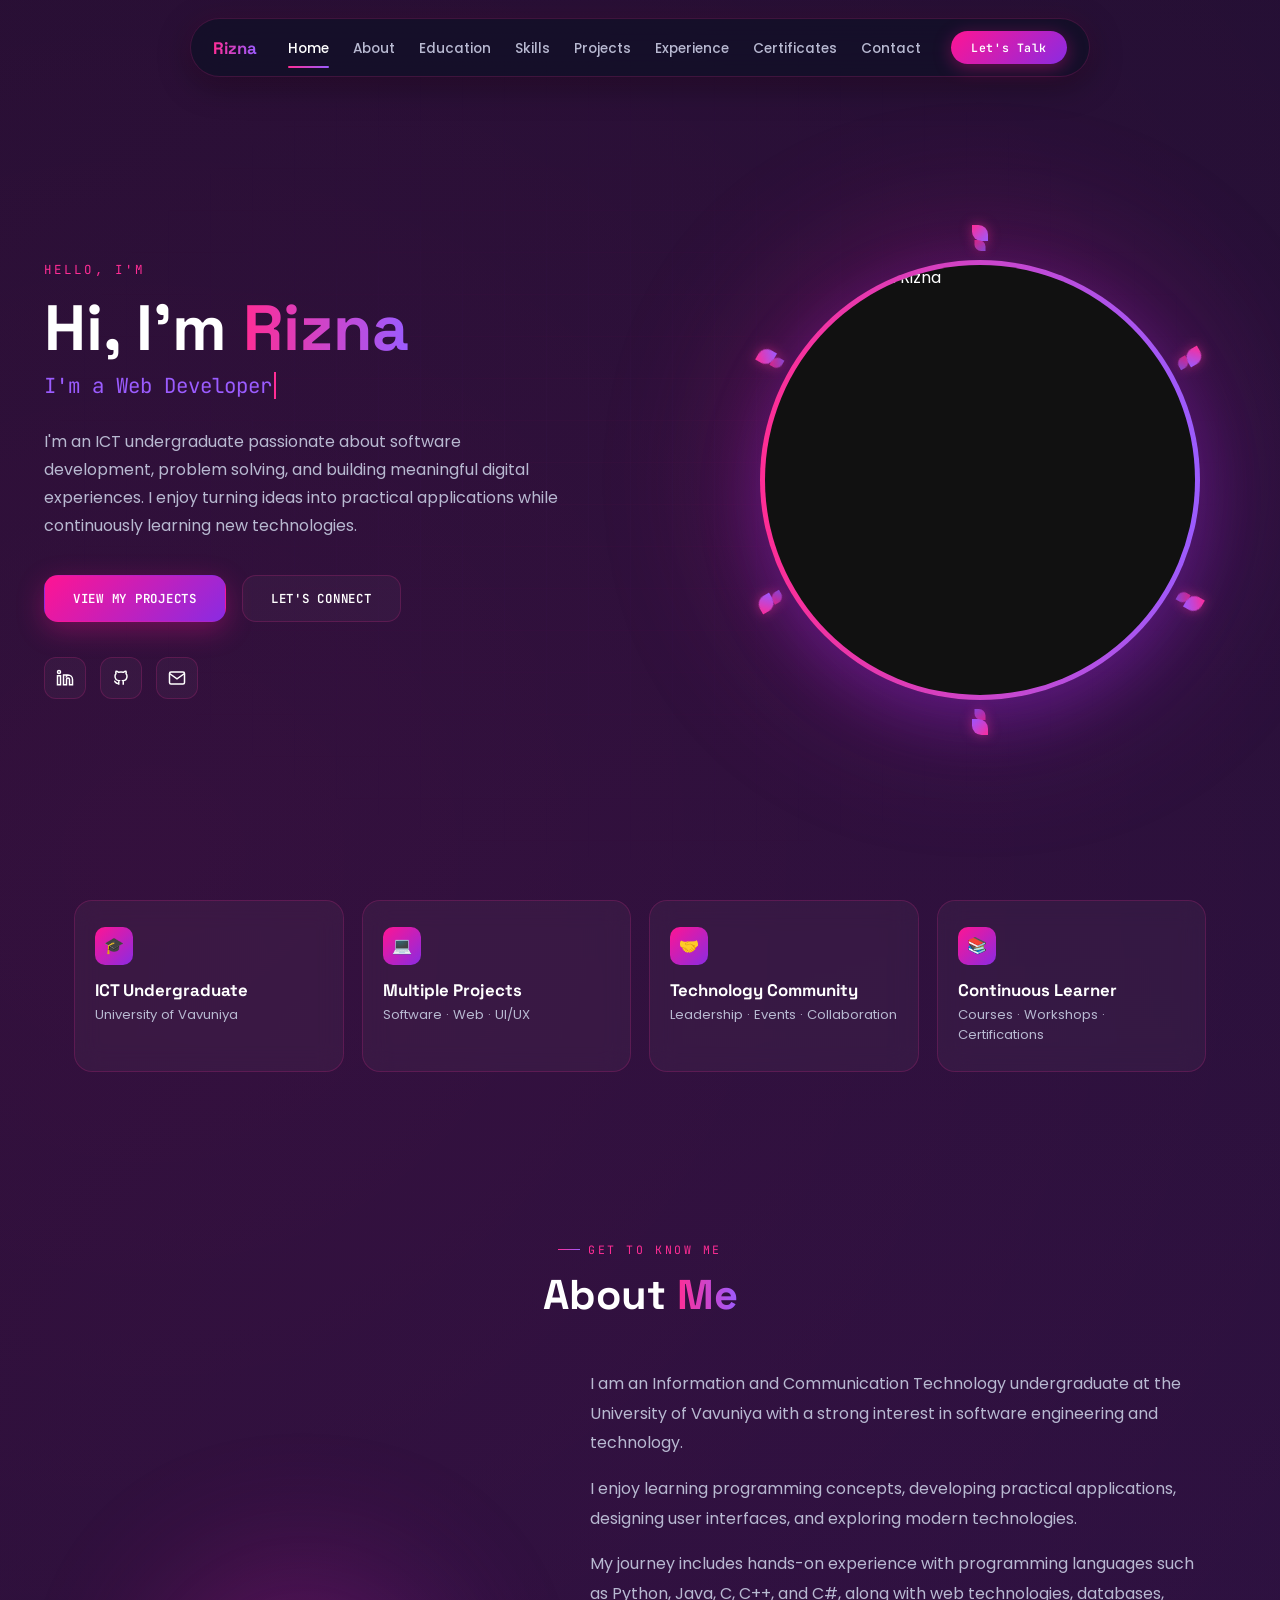
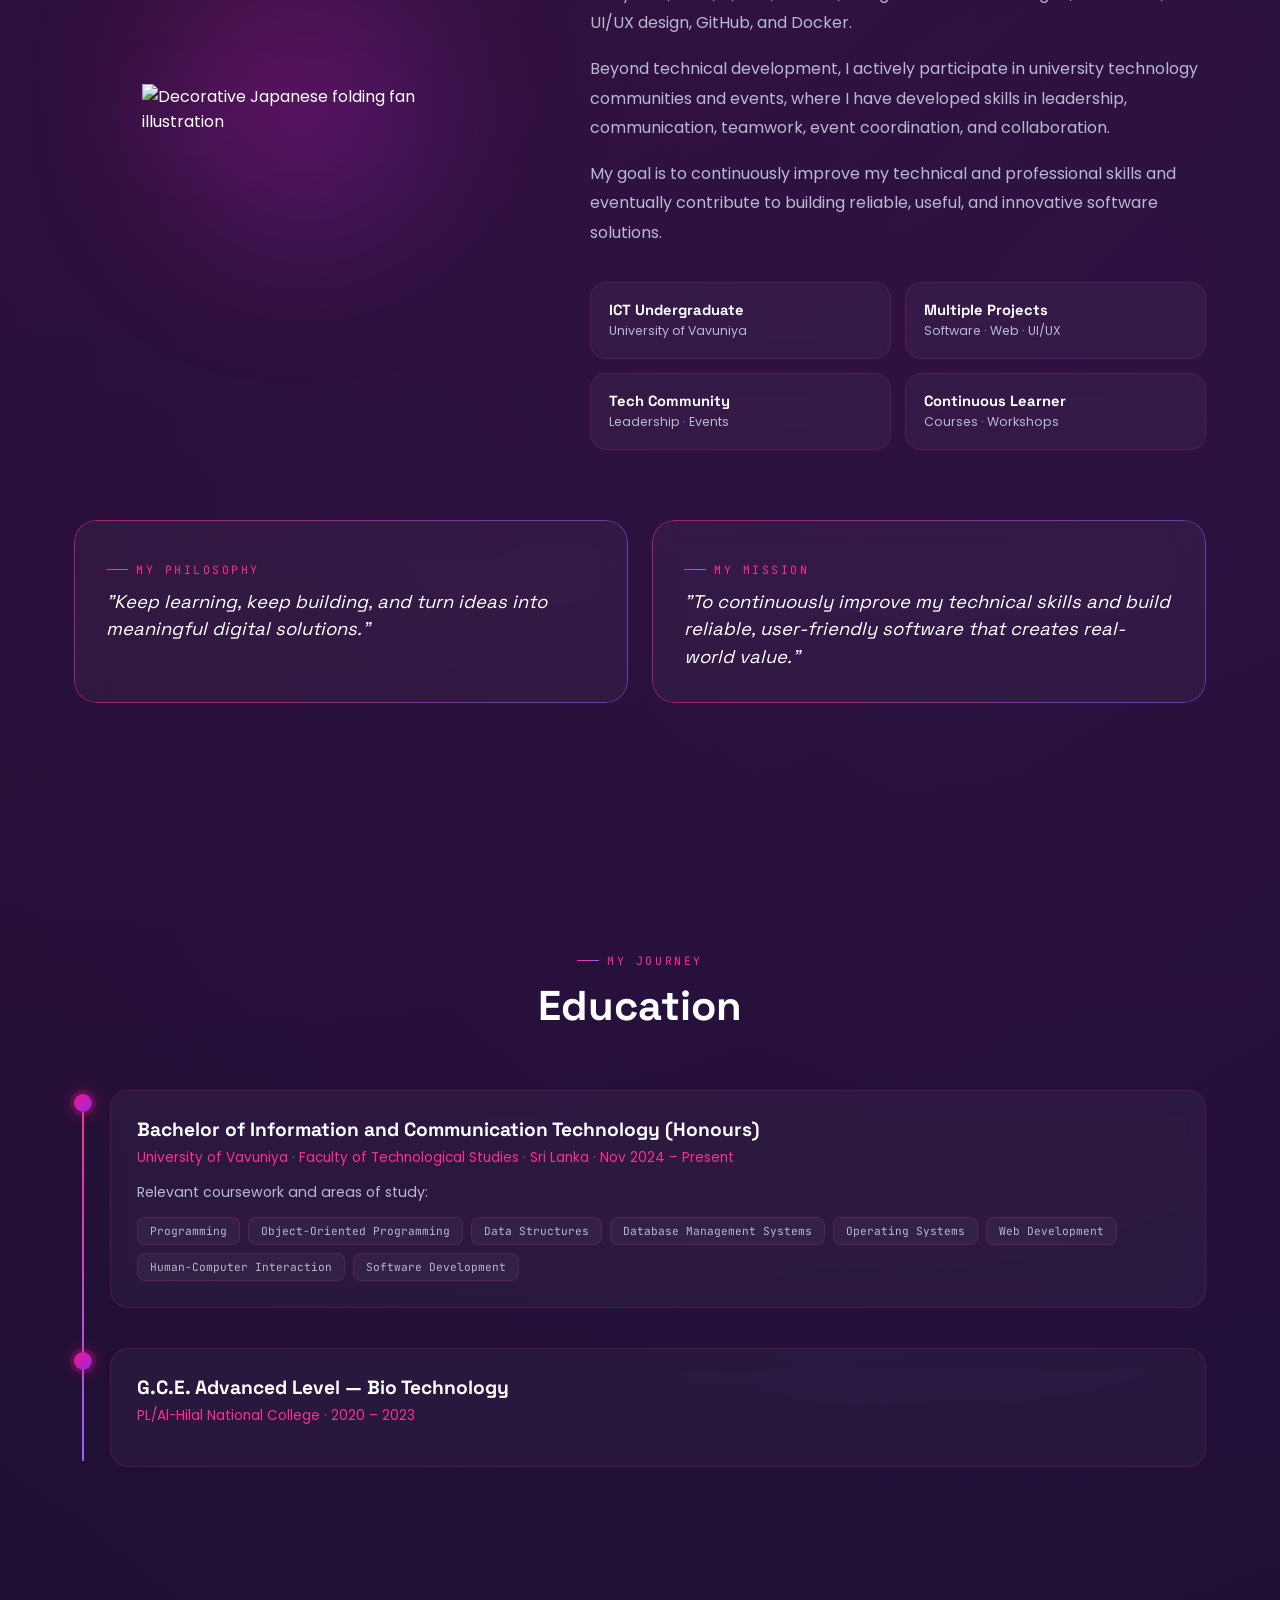
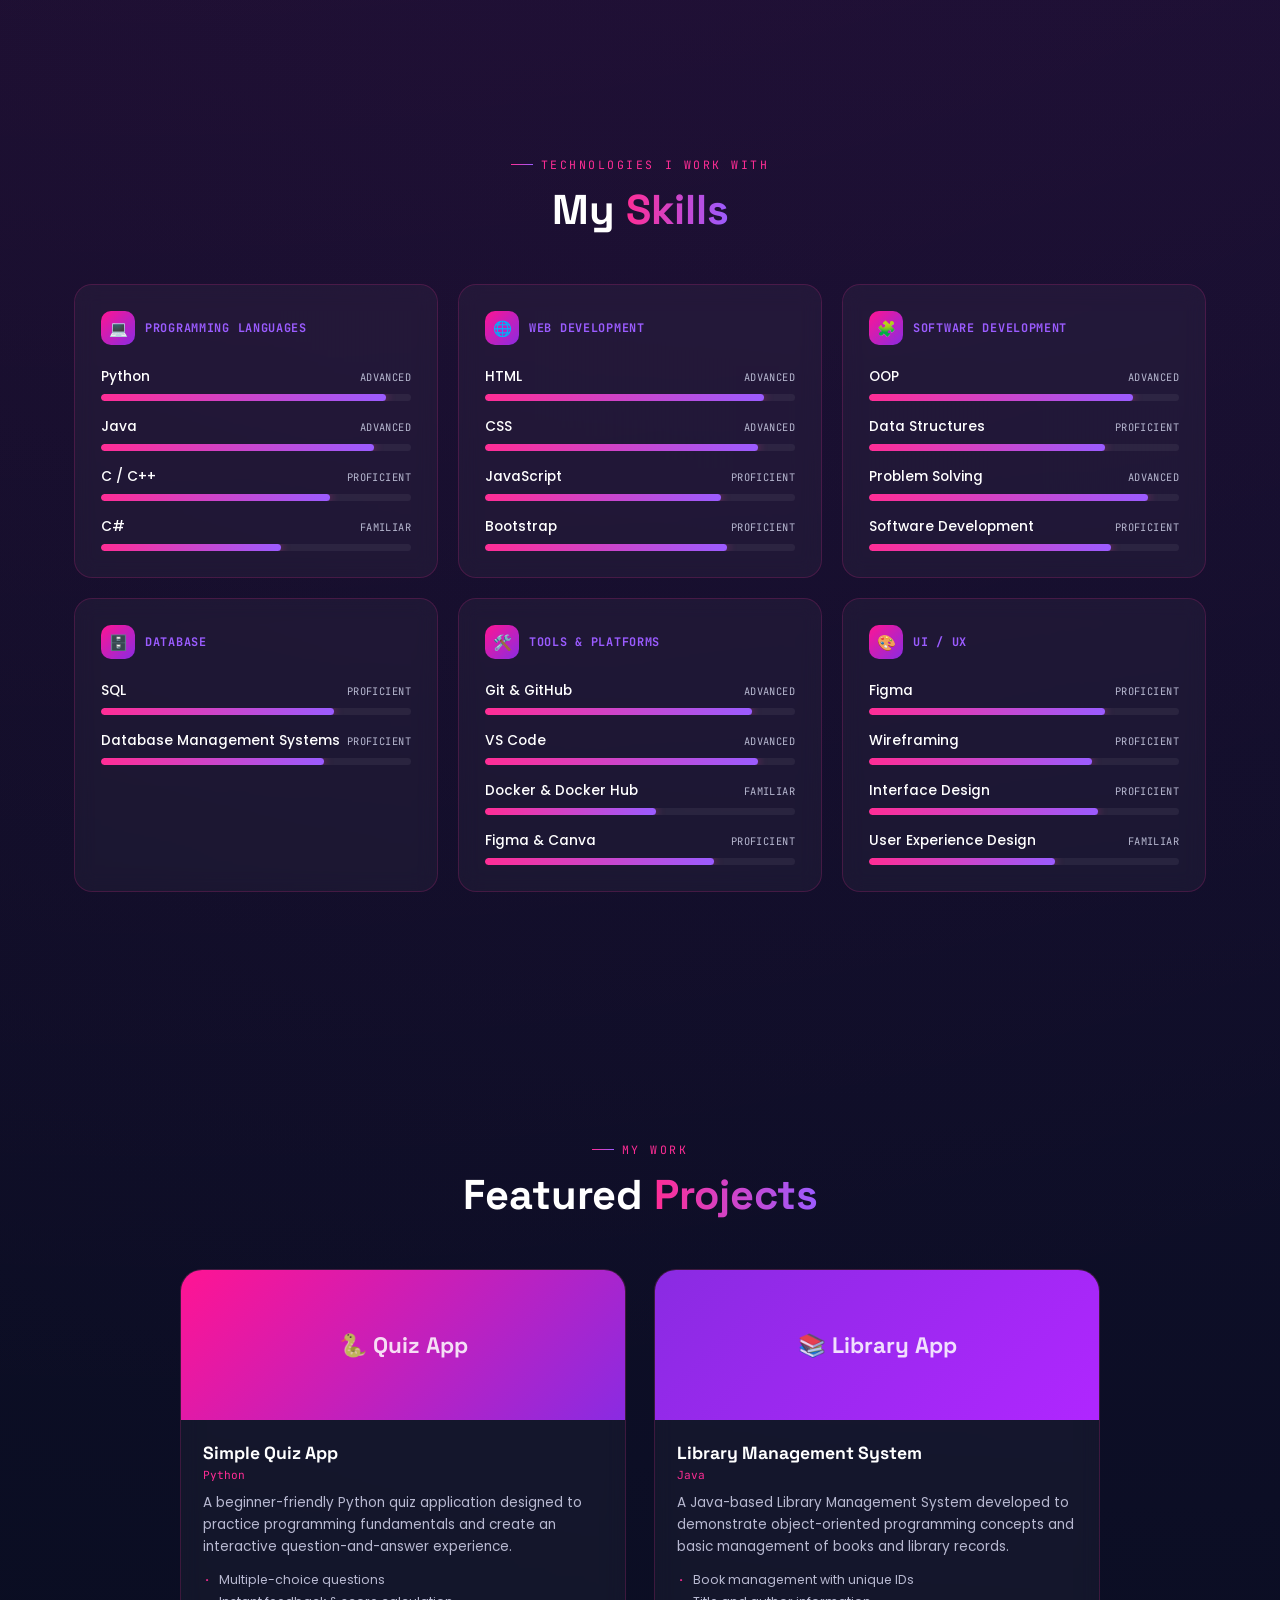
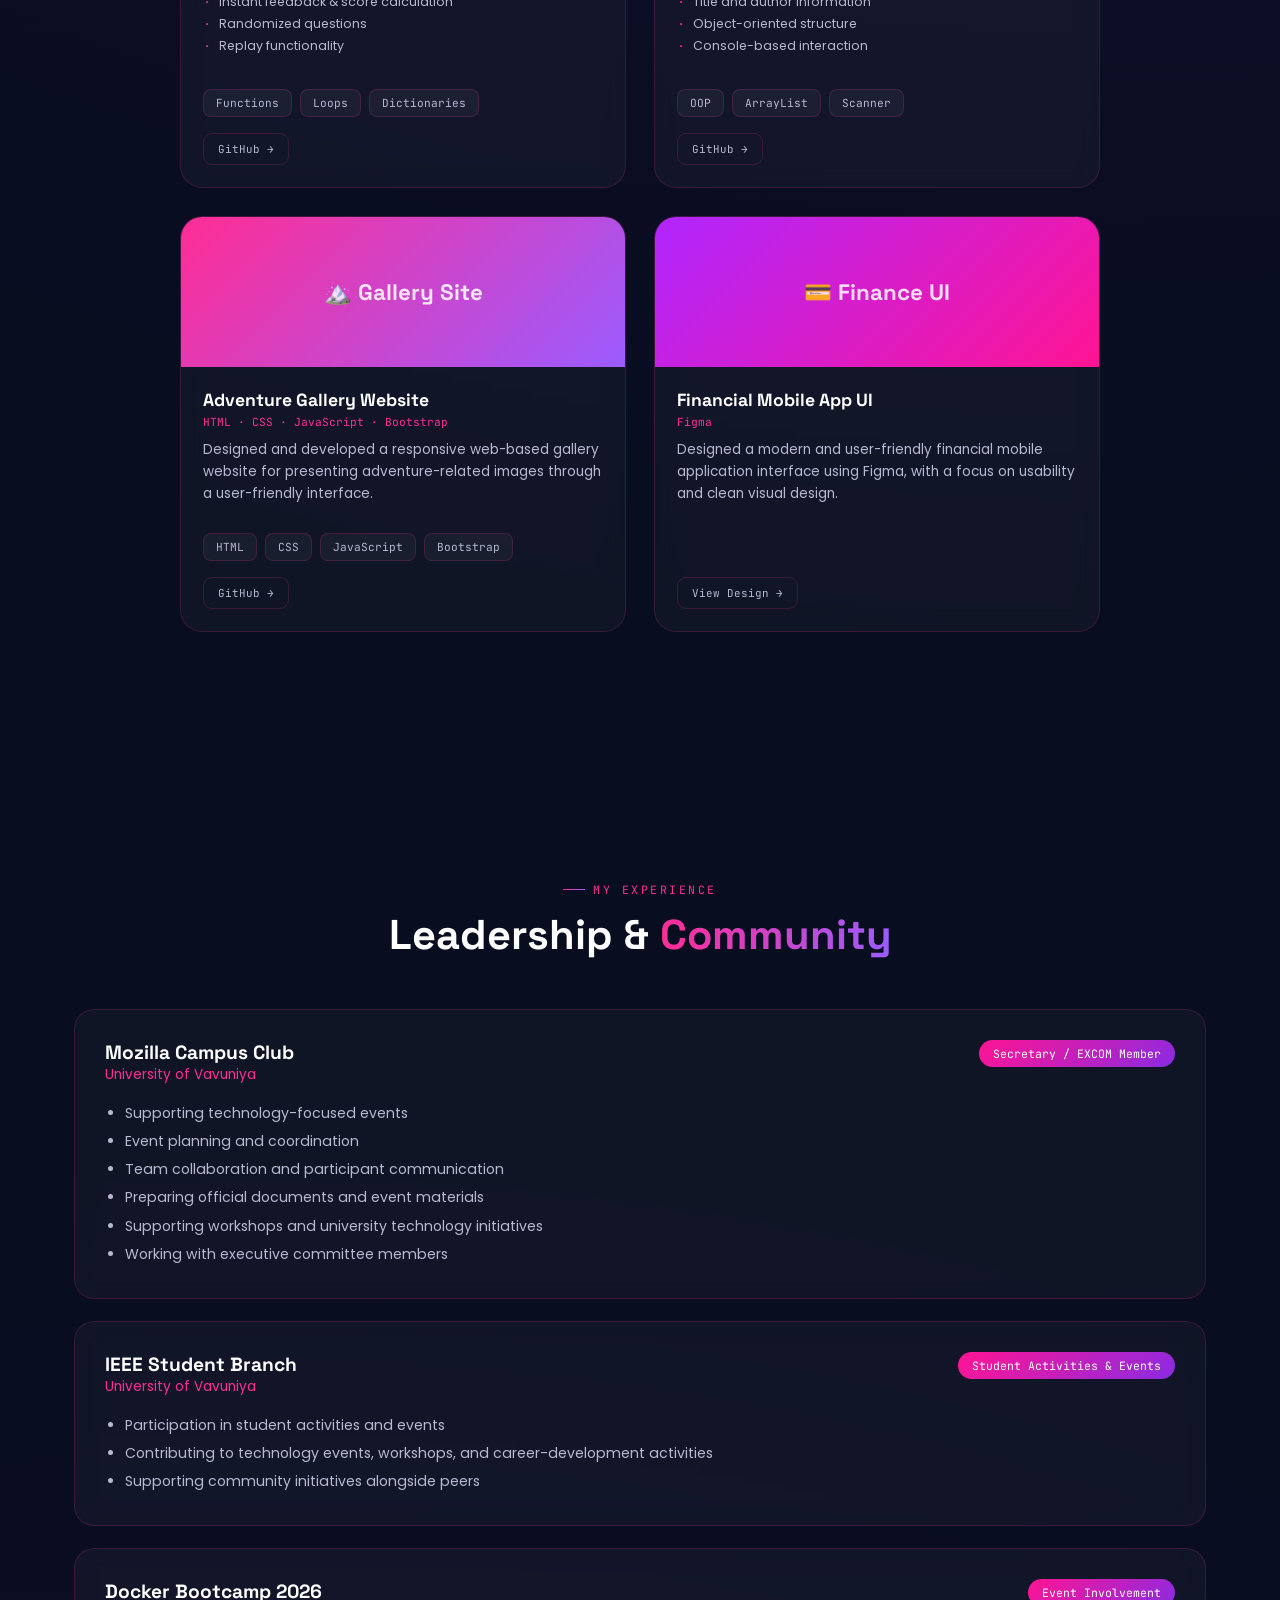
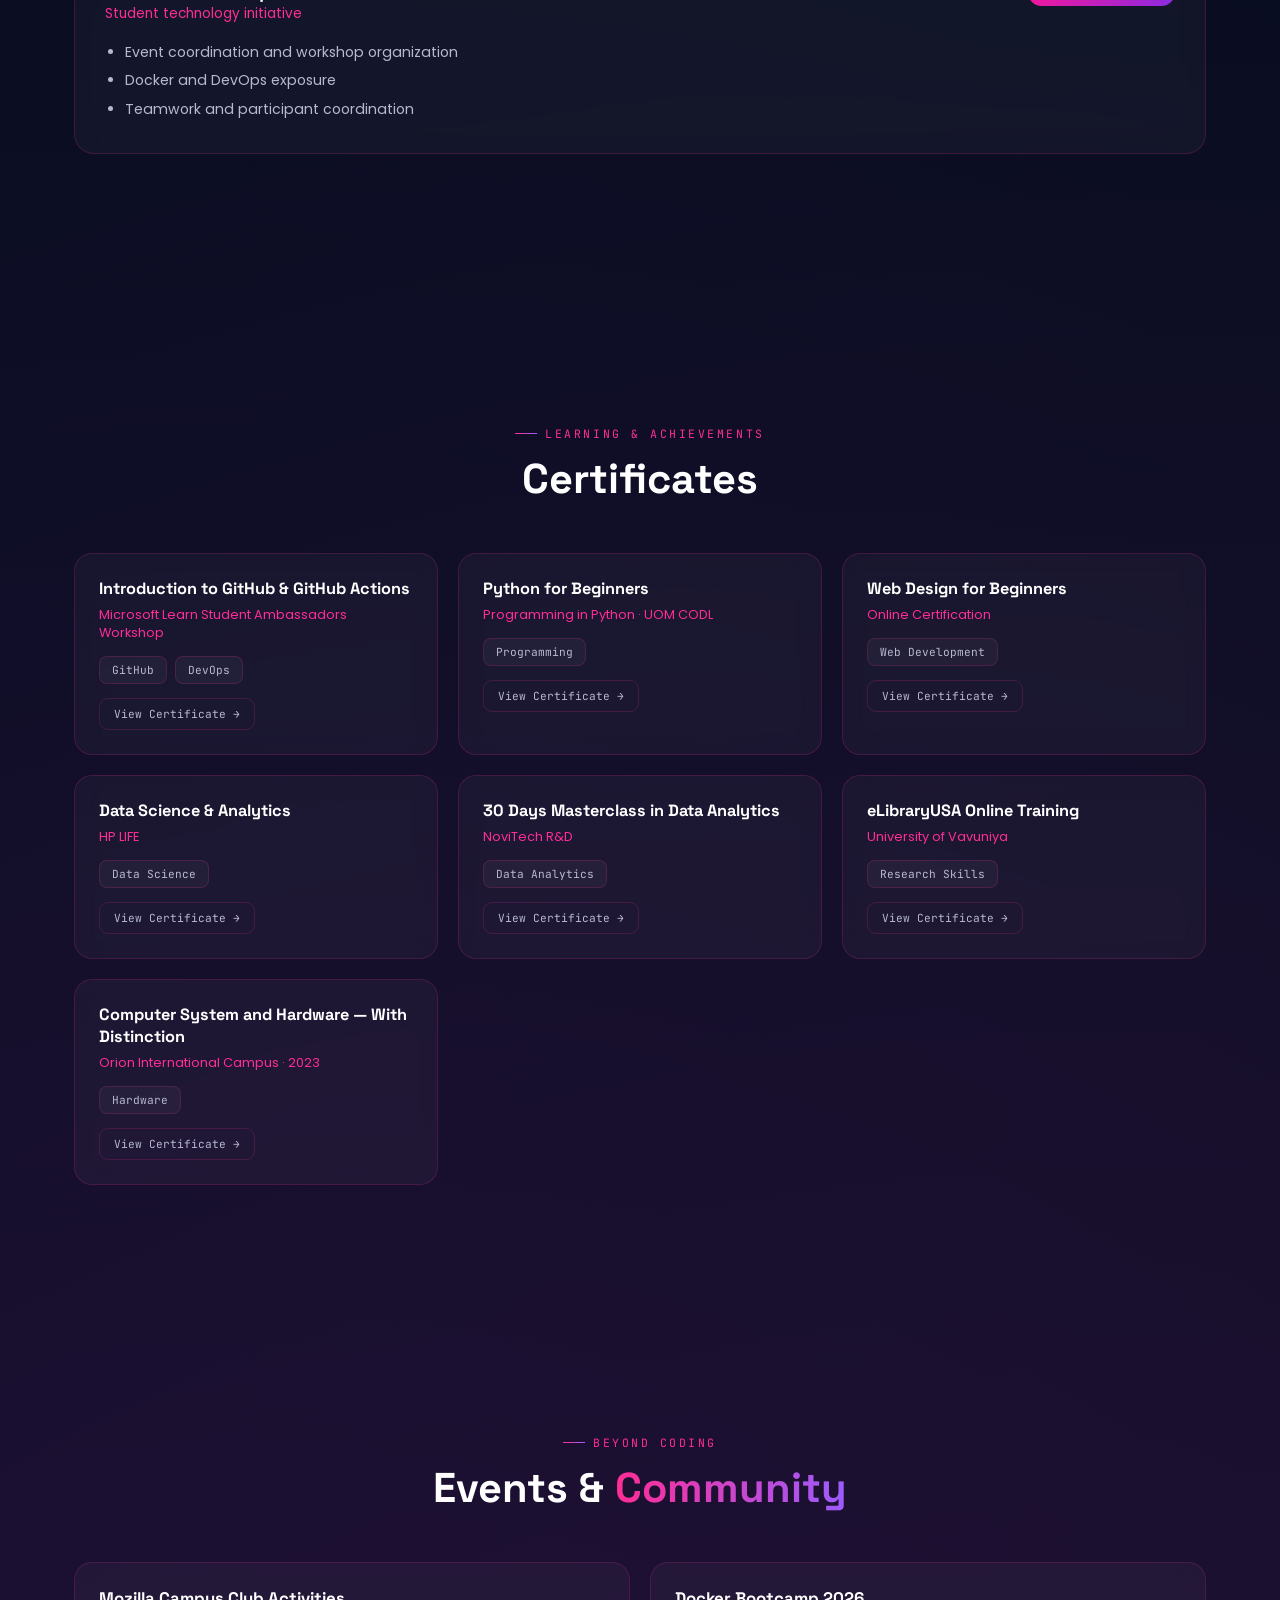
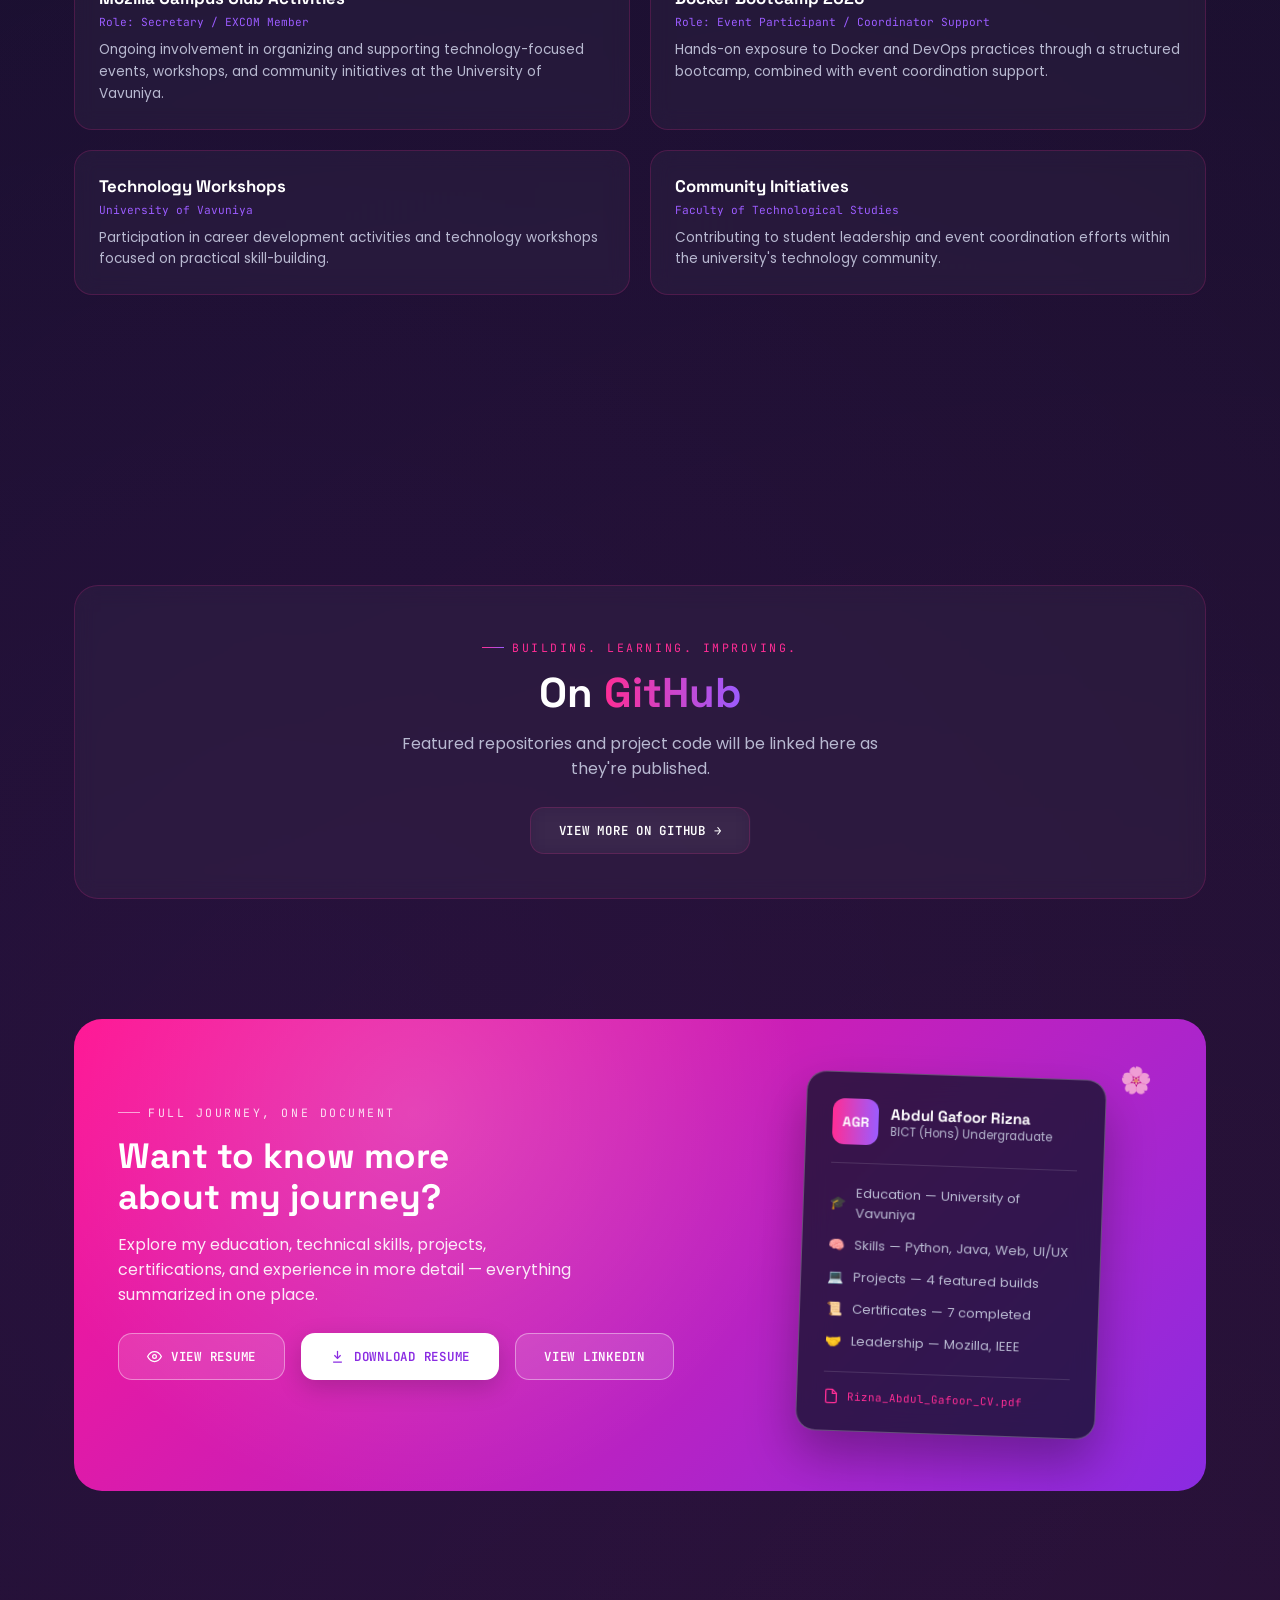
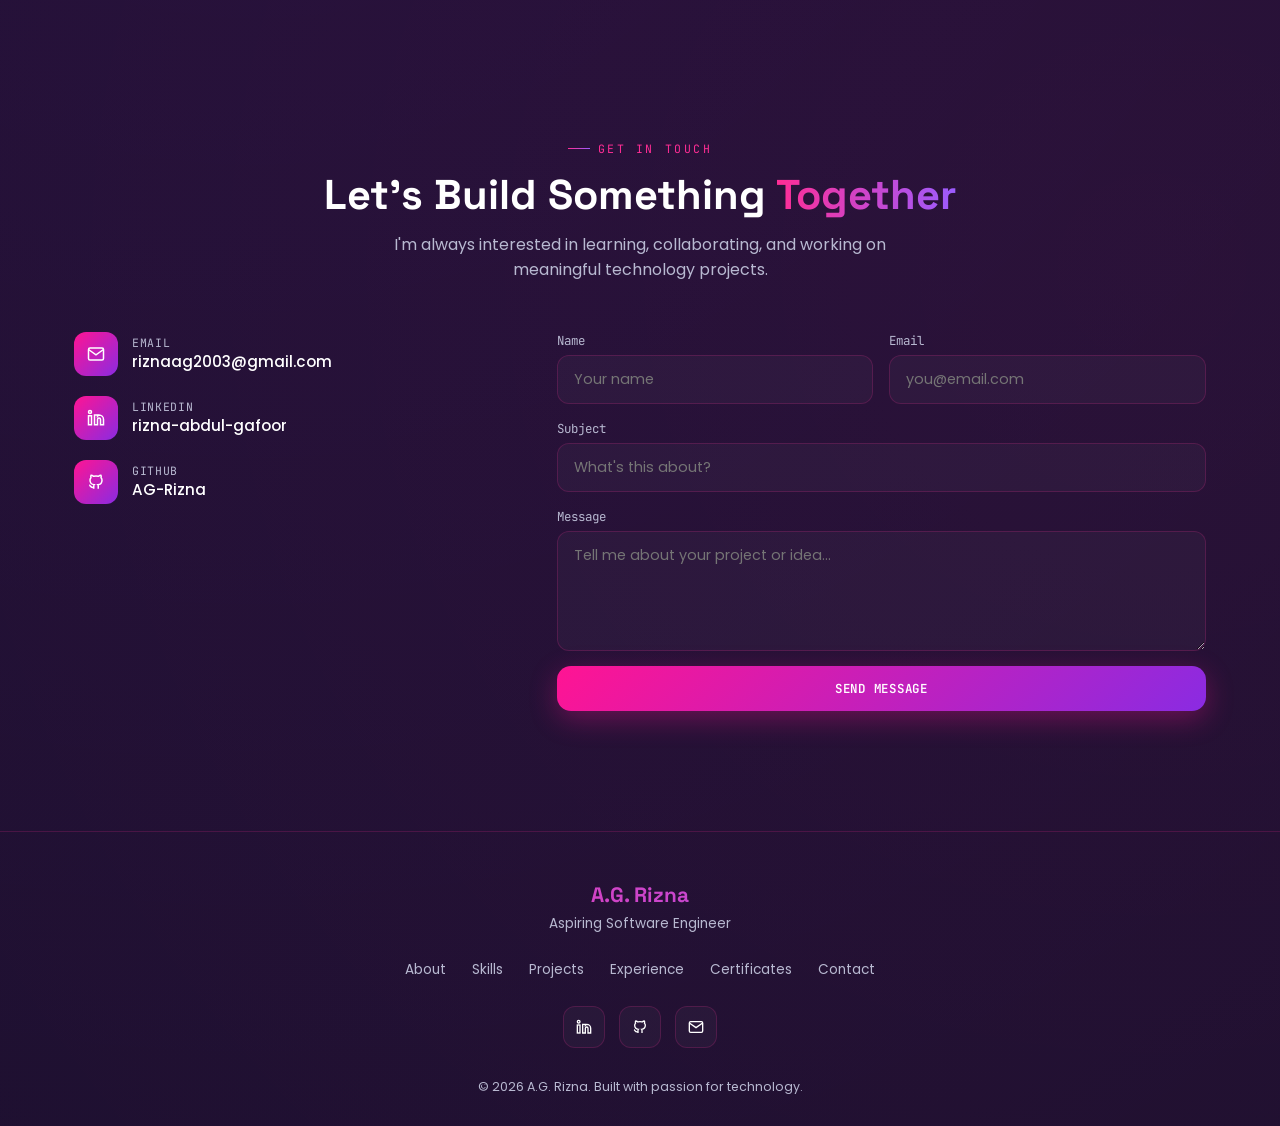
==== commit 00cfdb9c: "Update image source path in index.html" ====
--- a/index.html
+++ b/index.html
@@ -82,7 +82,7 @@
         <span class="leaf"></span><span class="leaf"></span><span class="leaf"></span>
       </div>
       <div class="portrait-frame">
-        <img src="C:\Users\2022icts120\Desktop\My_portfolio-main\My_portfolio-main\portfolio\Profile_Pic.png" alt="Portrait of A.G. Rizna" />
+        <img src="Profile_Pic.png" alt="Portrait of A.G. Rizna" />
       </div>
     </div>
   </div>
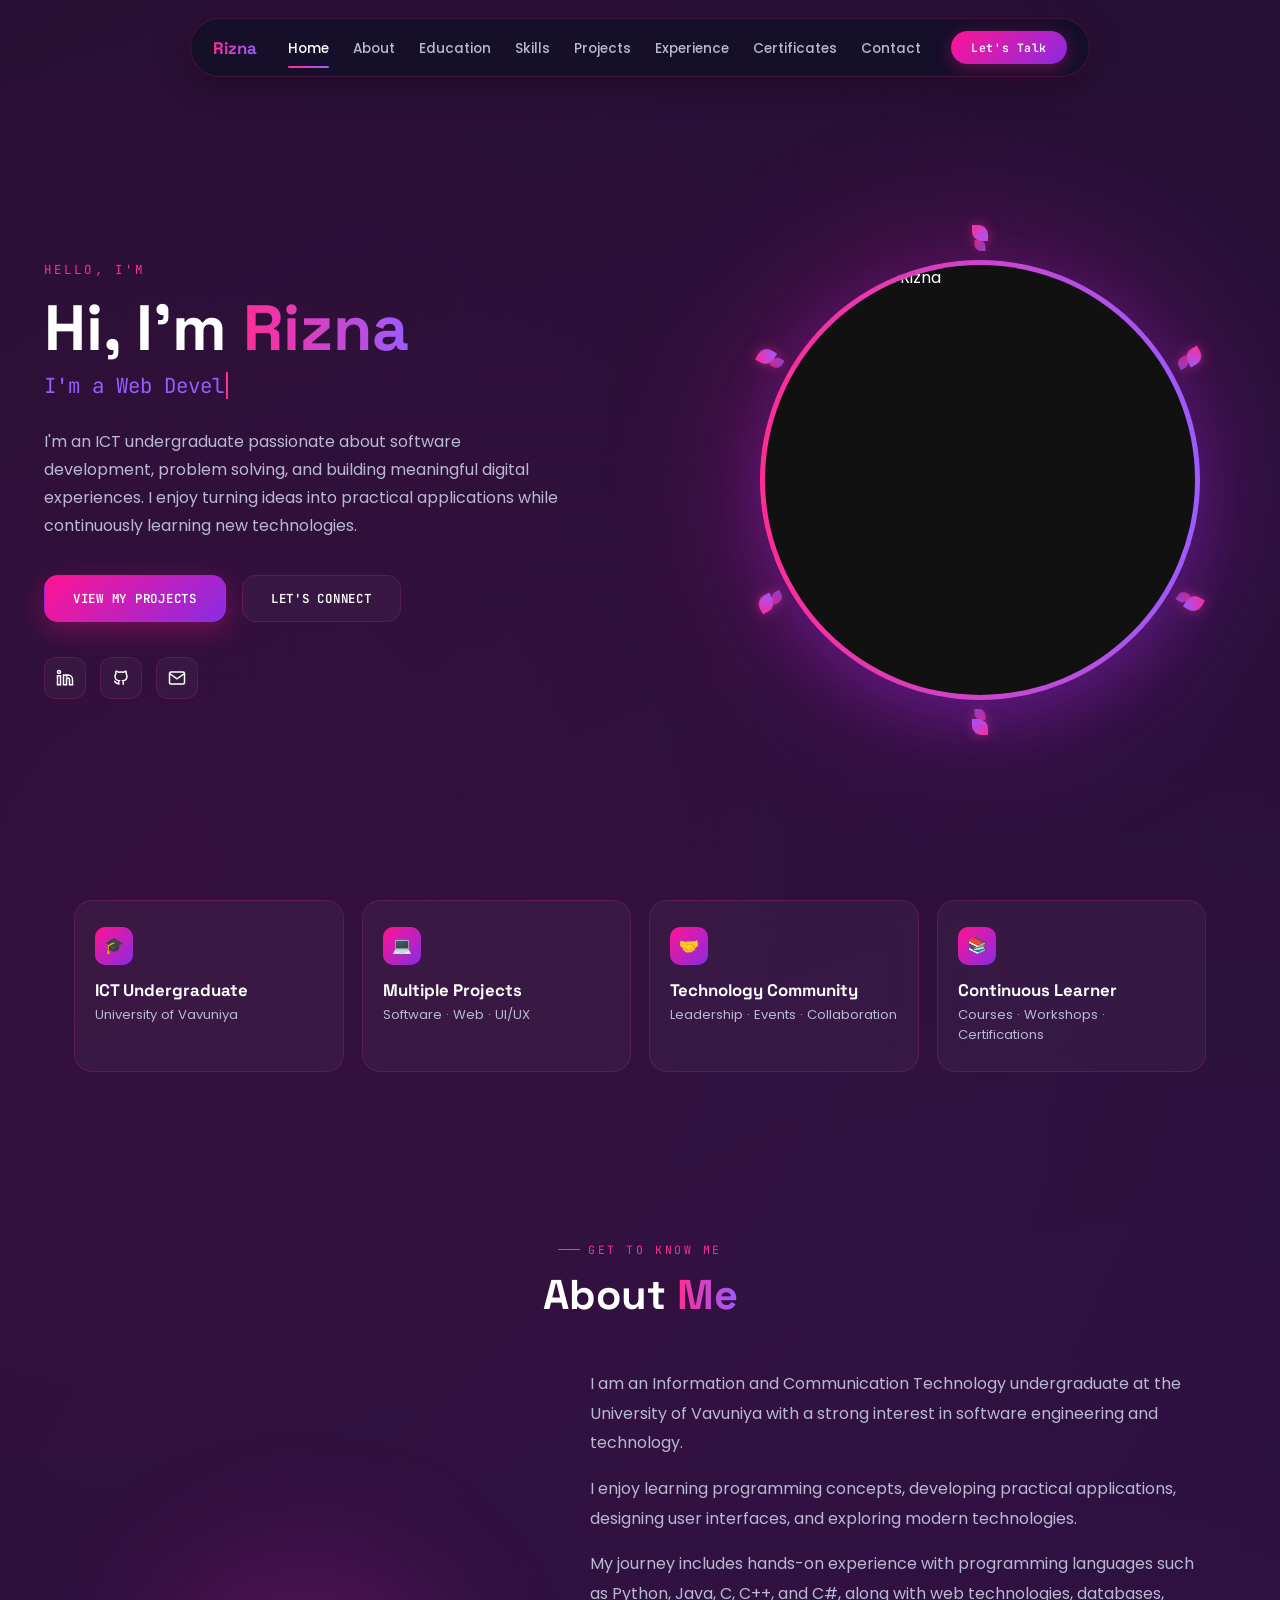
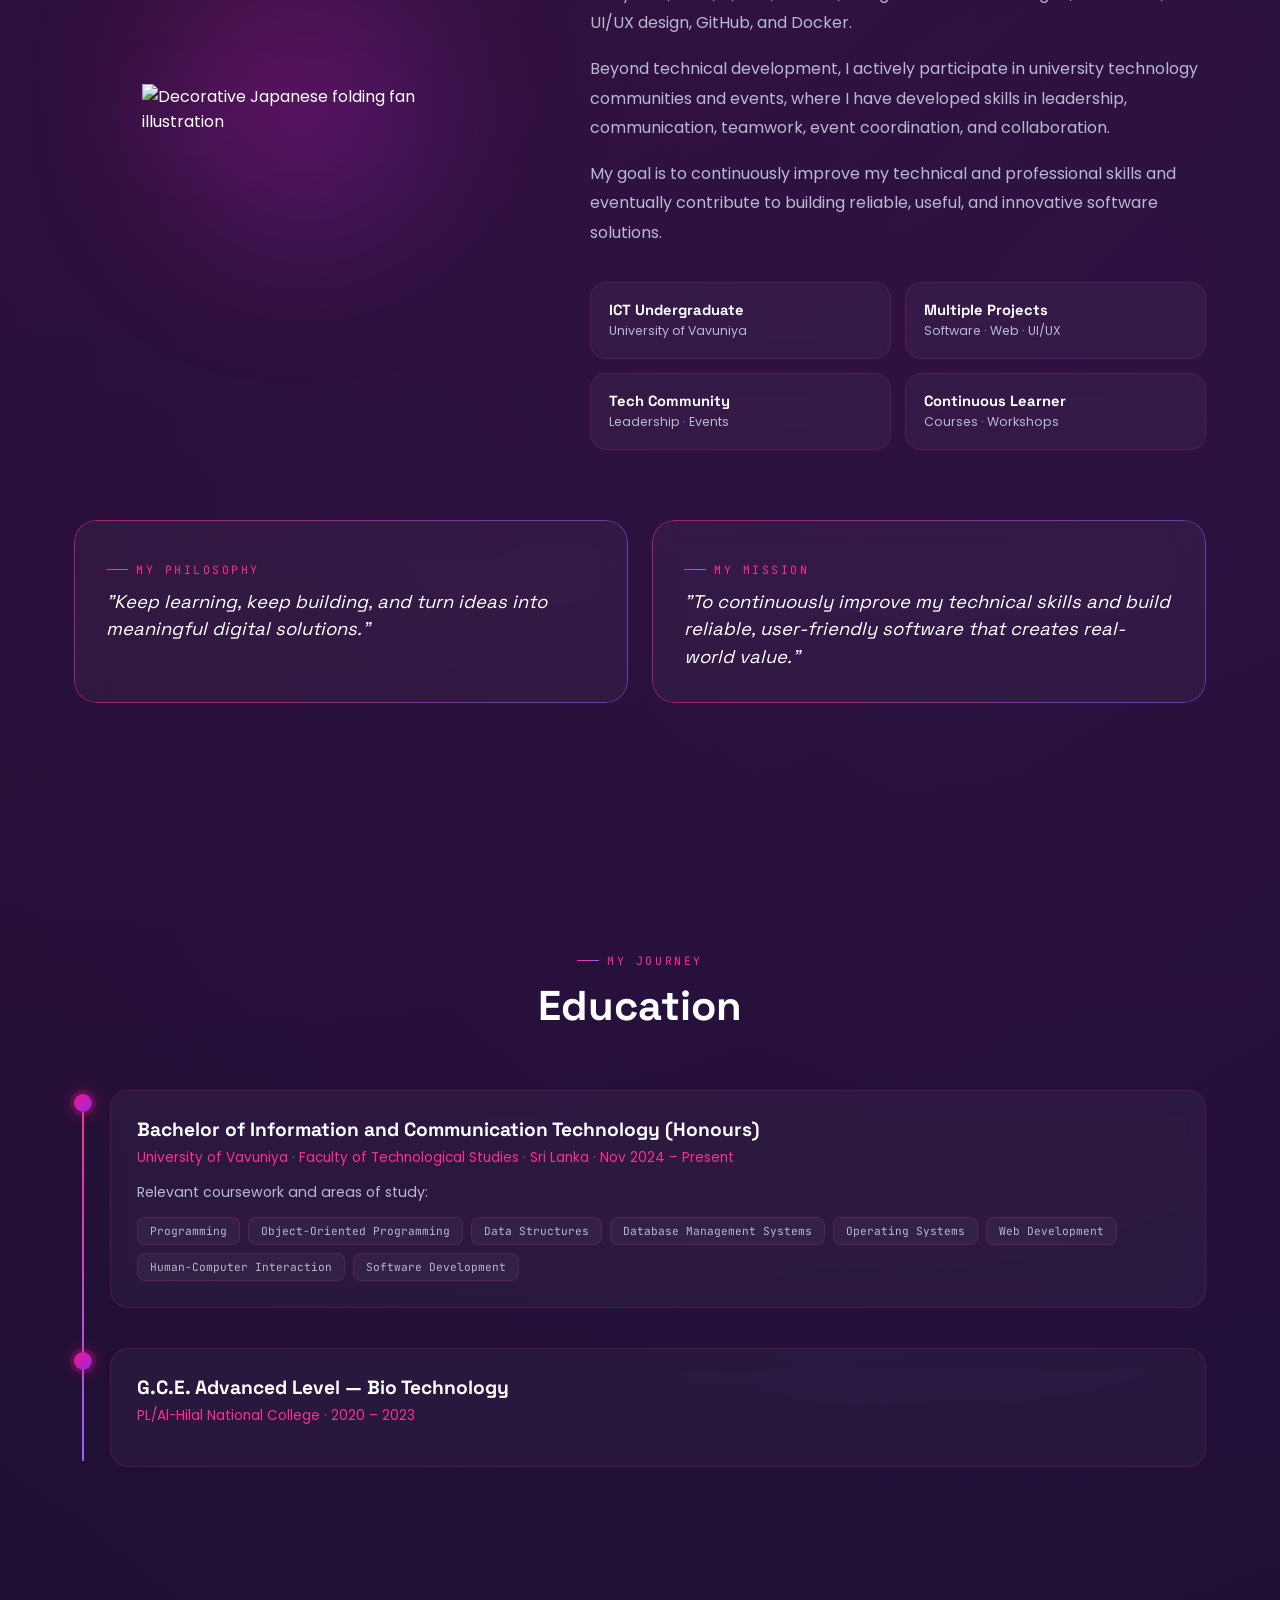
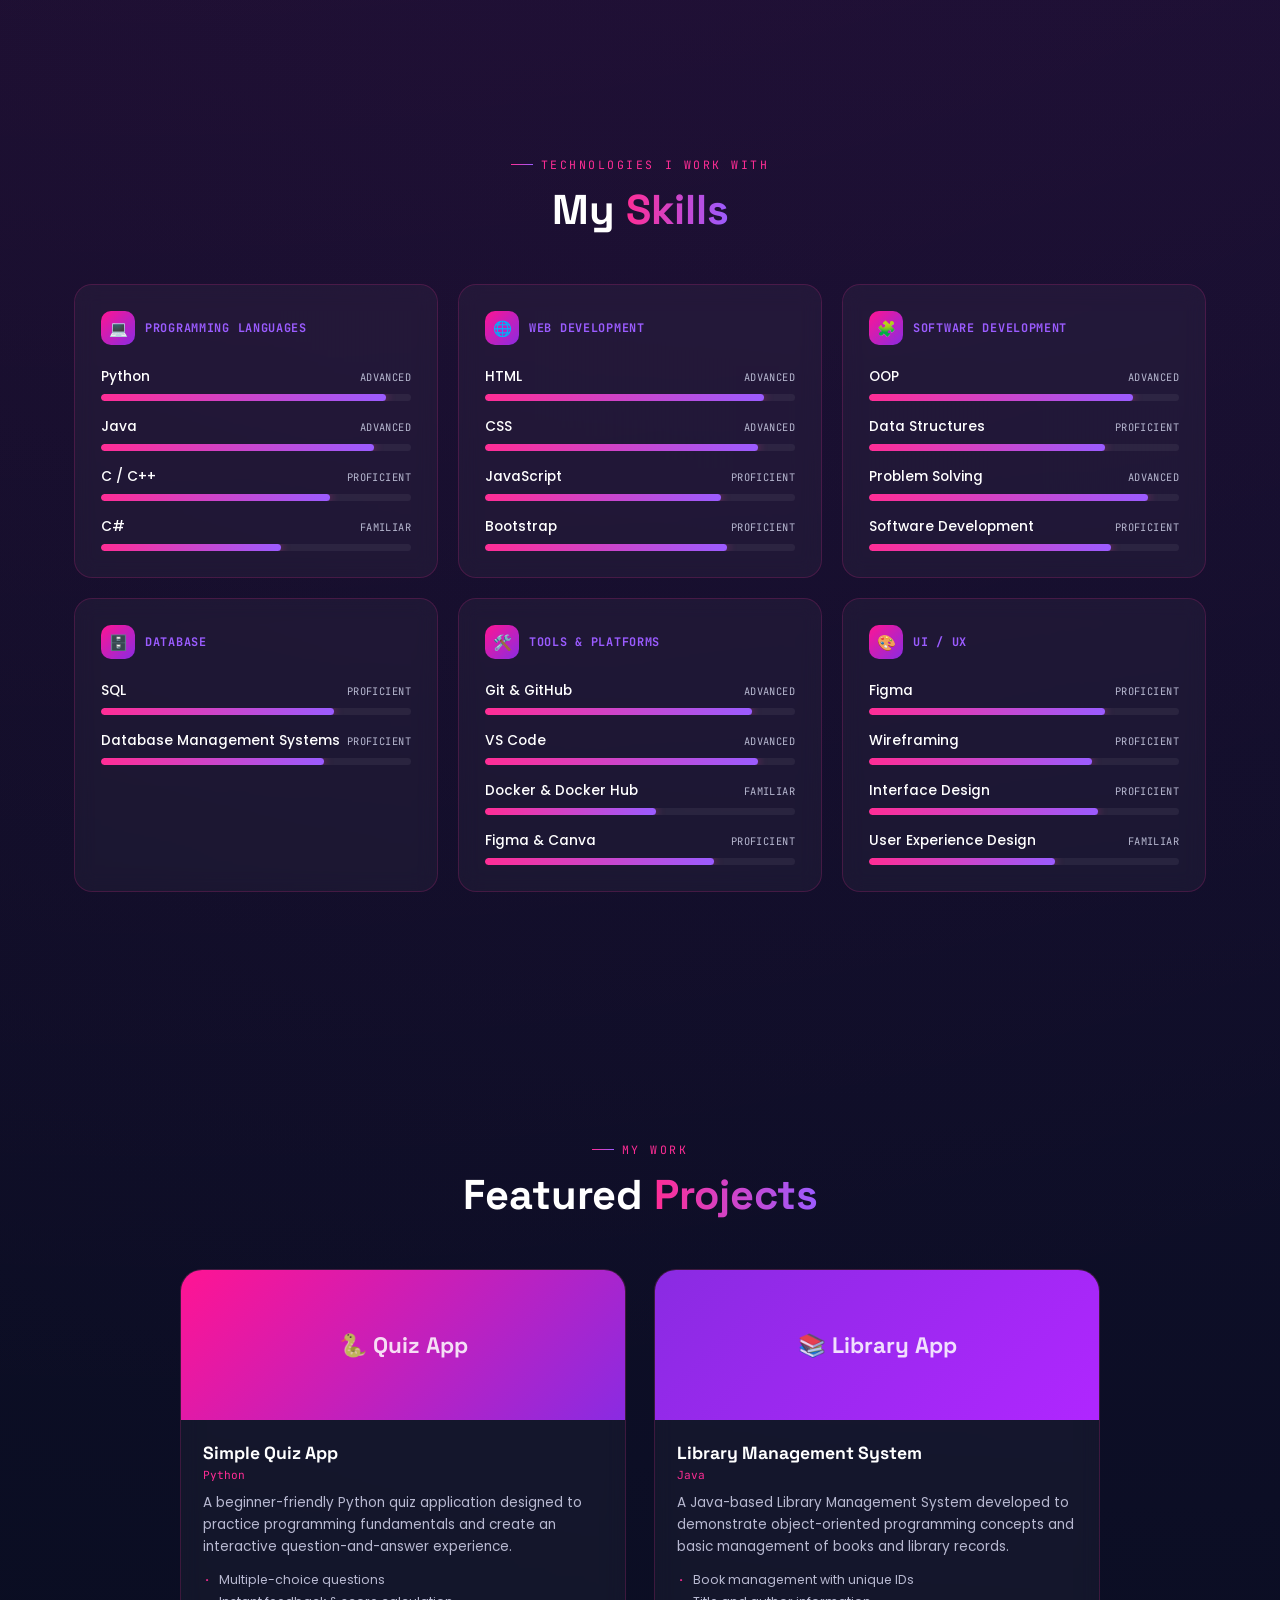
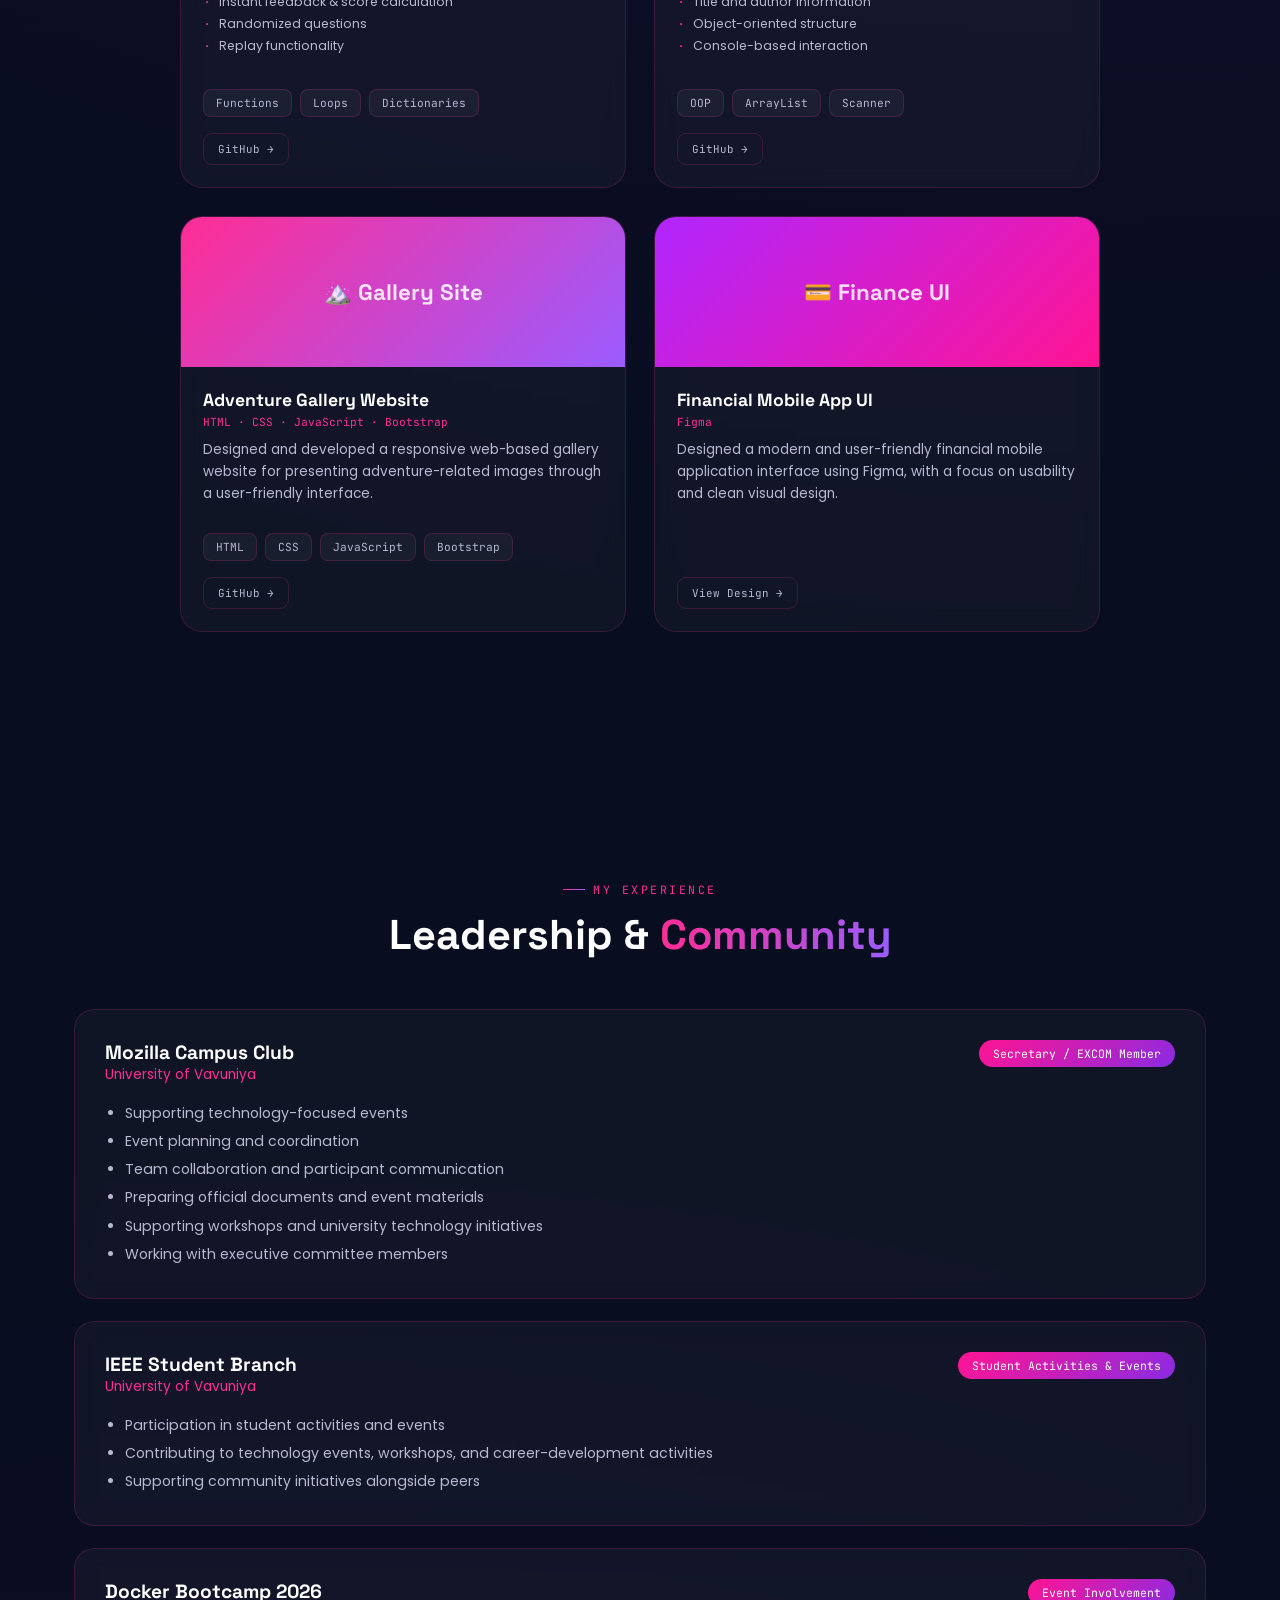
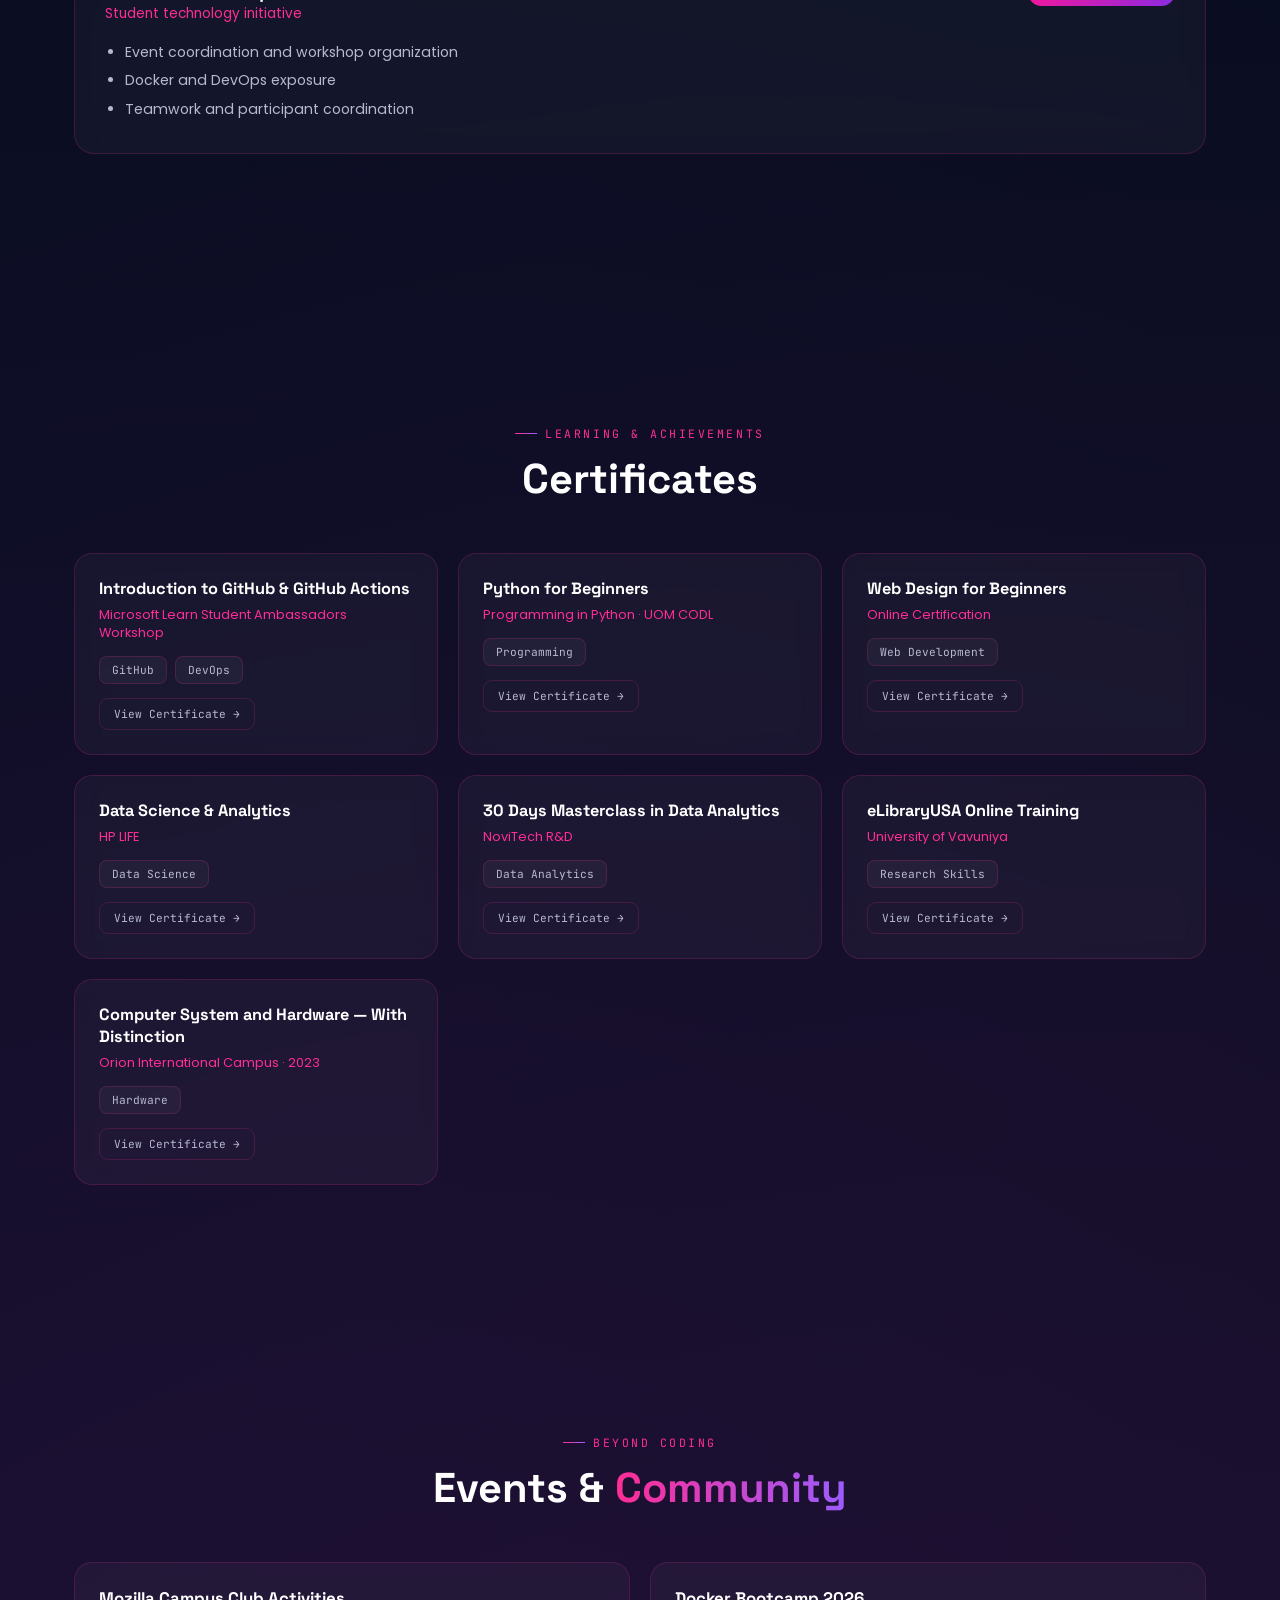
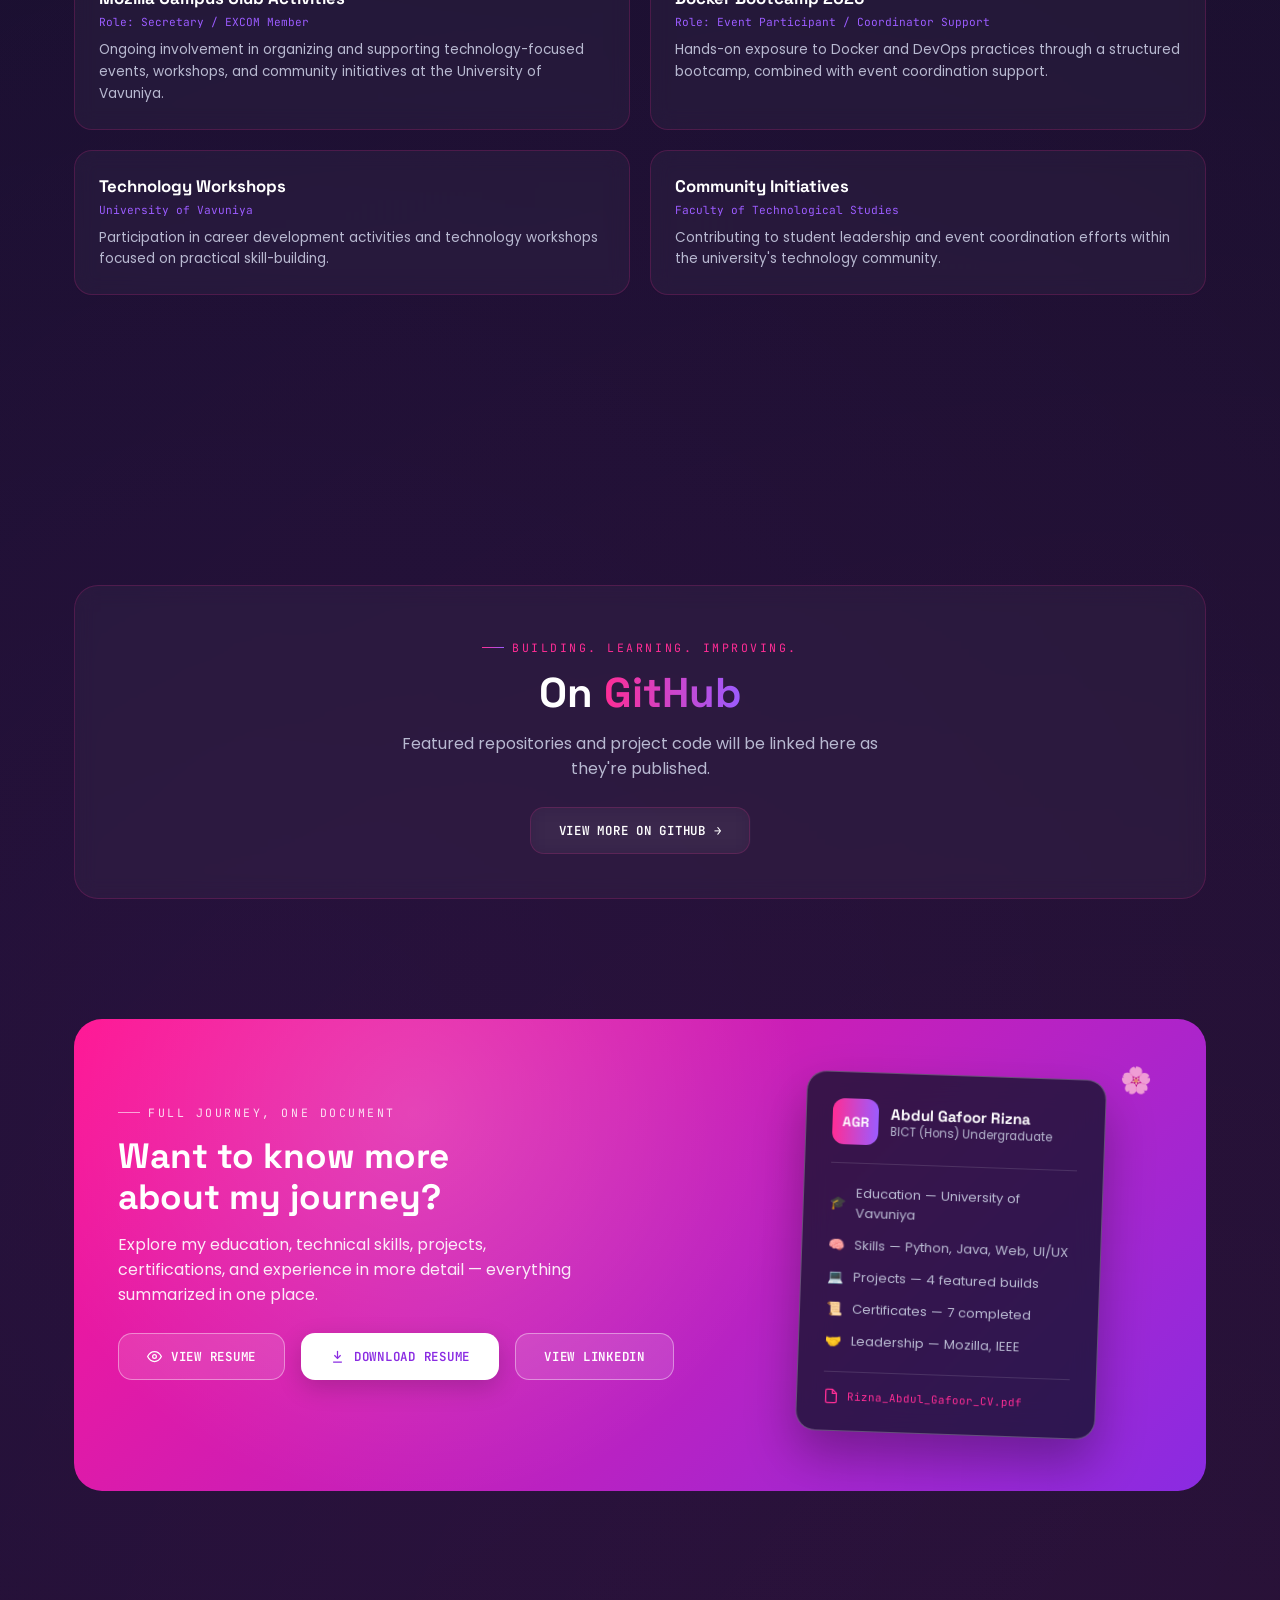
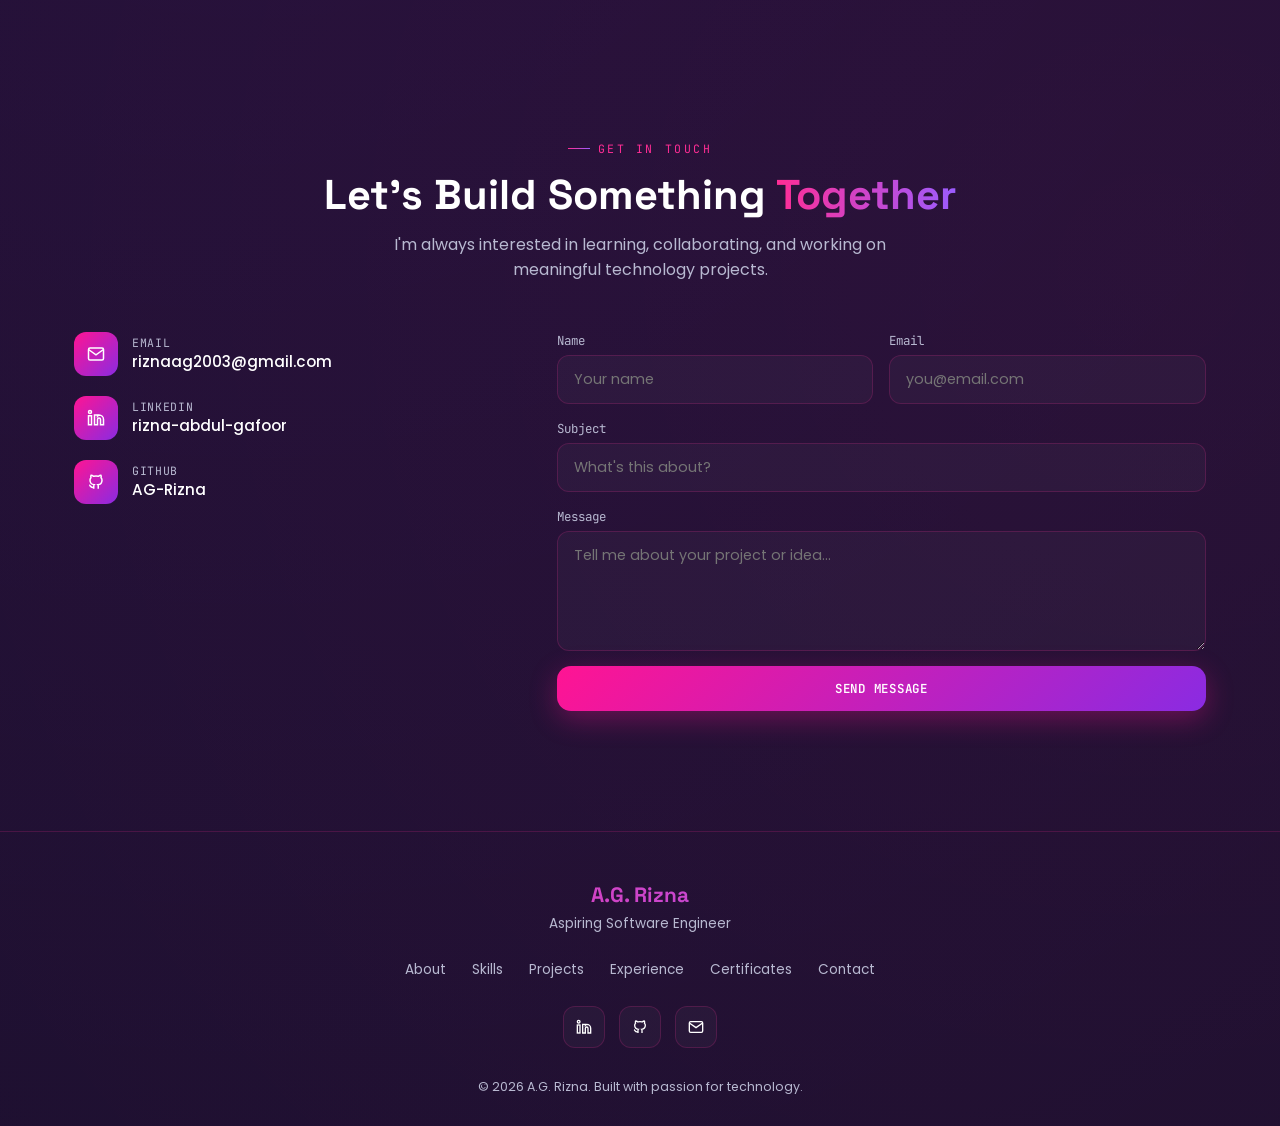
==== commit 627d6d84: "Update profile image source to GitHub URL" ====
--- a/index.html
+++ b/index.html
@@ -82,7 +82,7 @@
         <span class="leaf"></span><span class="leaf"></span><span class="leaf"></span>
       </div>
       <div class="portrait-frame">
-        <img src="Profile_Pic.png" alt="Portrait of A.G. Rizna" />
+        <img src="https://github.com/AG-Rizna/My_portfolio/blob/main/Profile_Pic.png" alt="Portrait of A.G. Rizna" />
       </div>
     </div>
   </div>
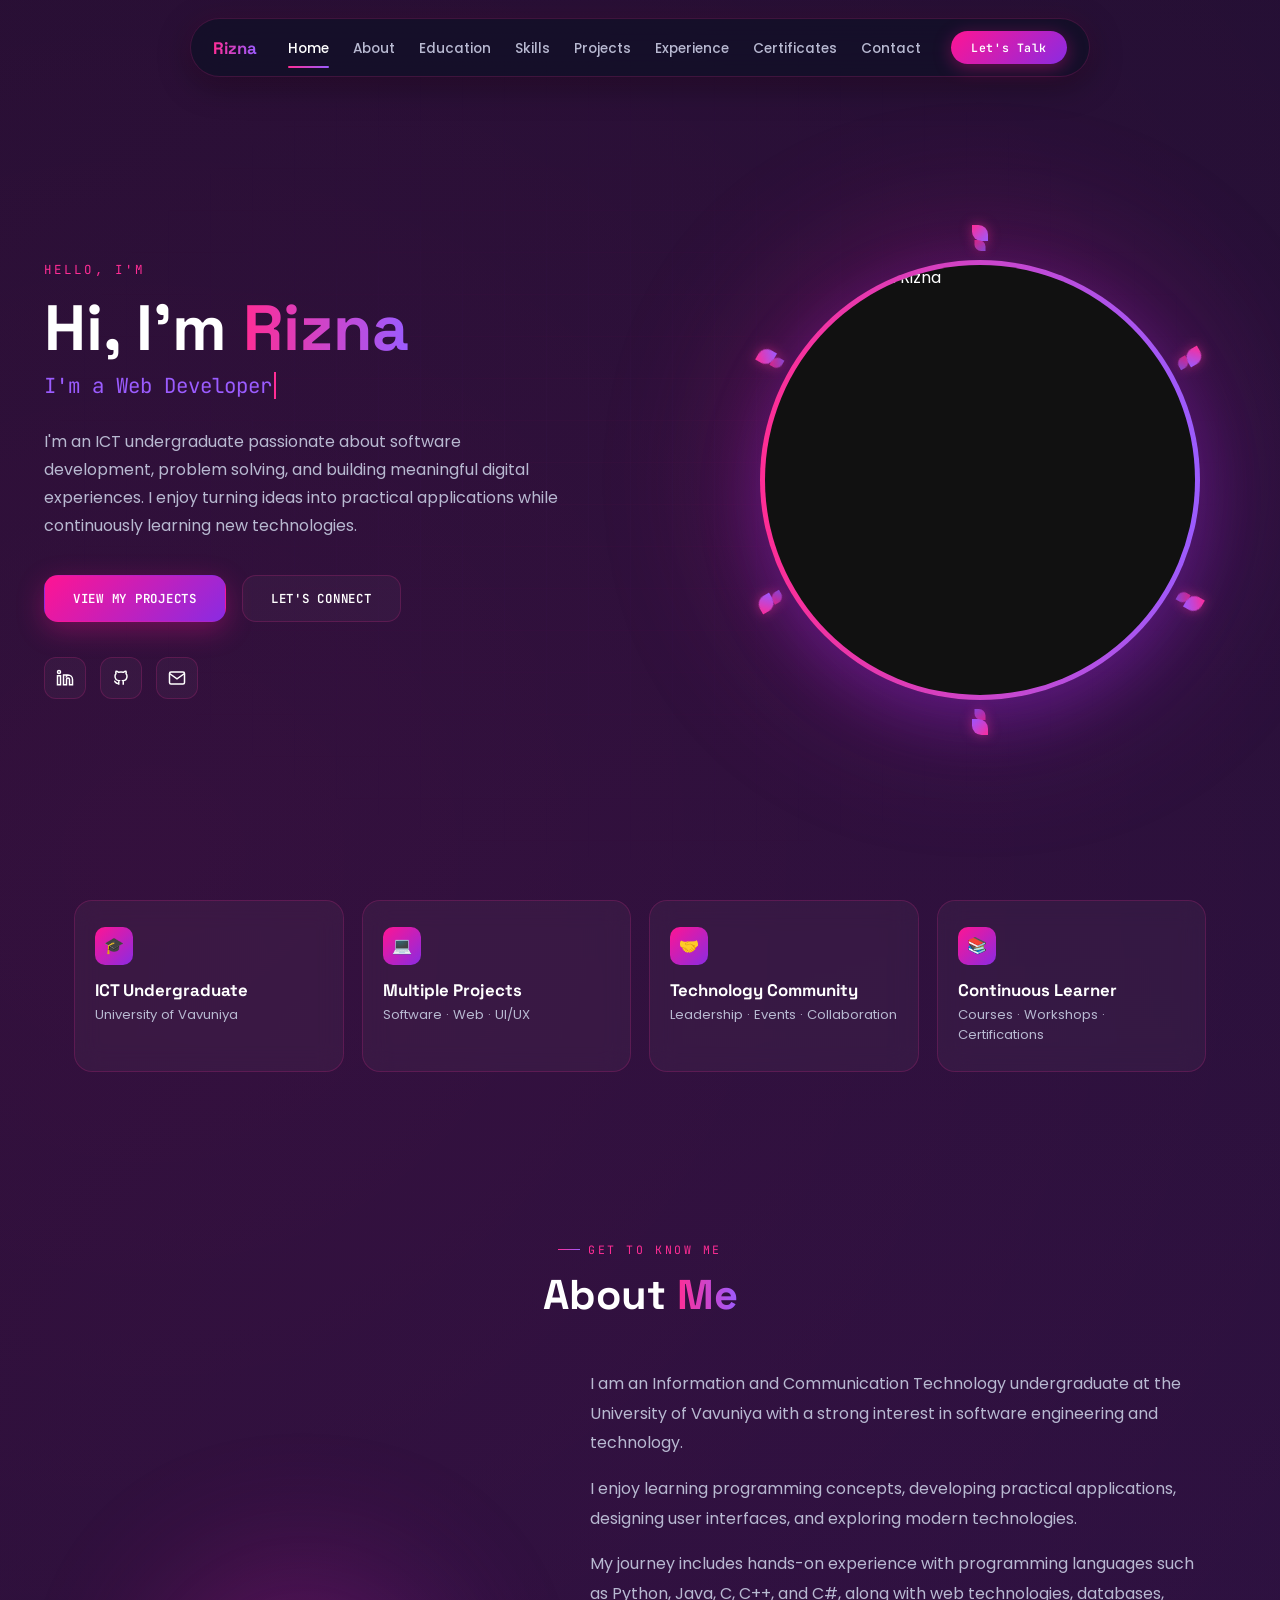
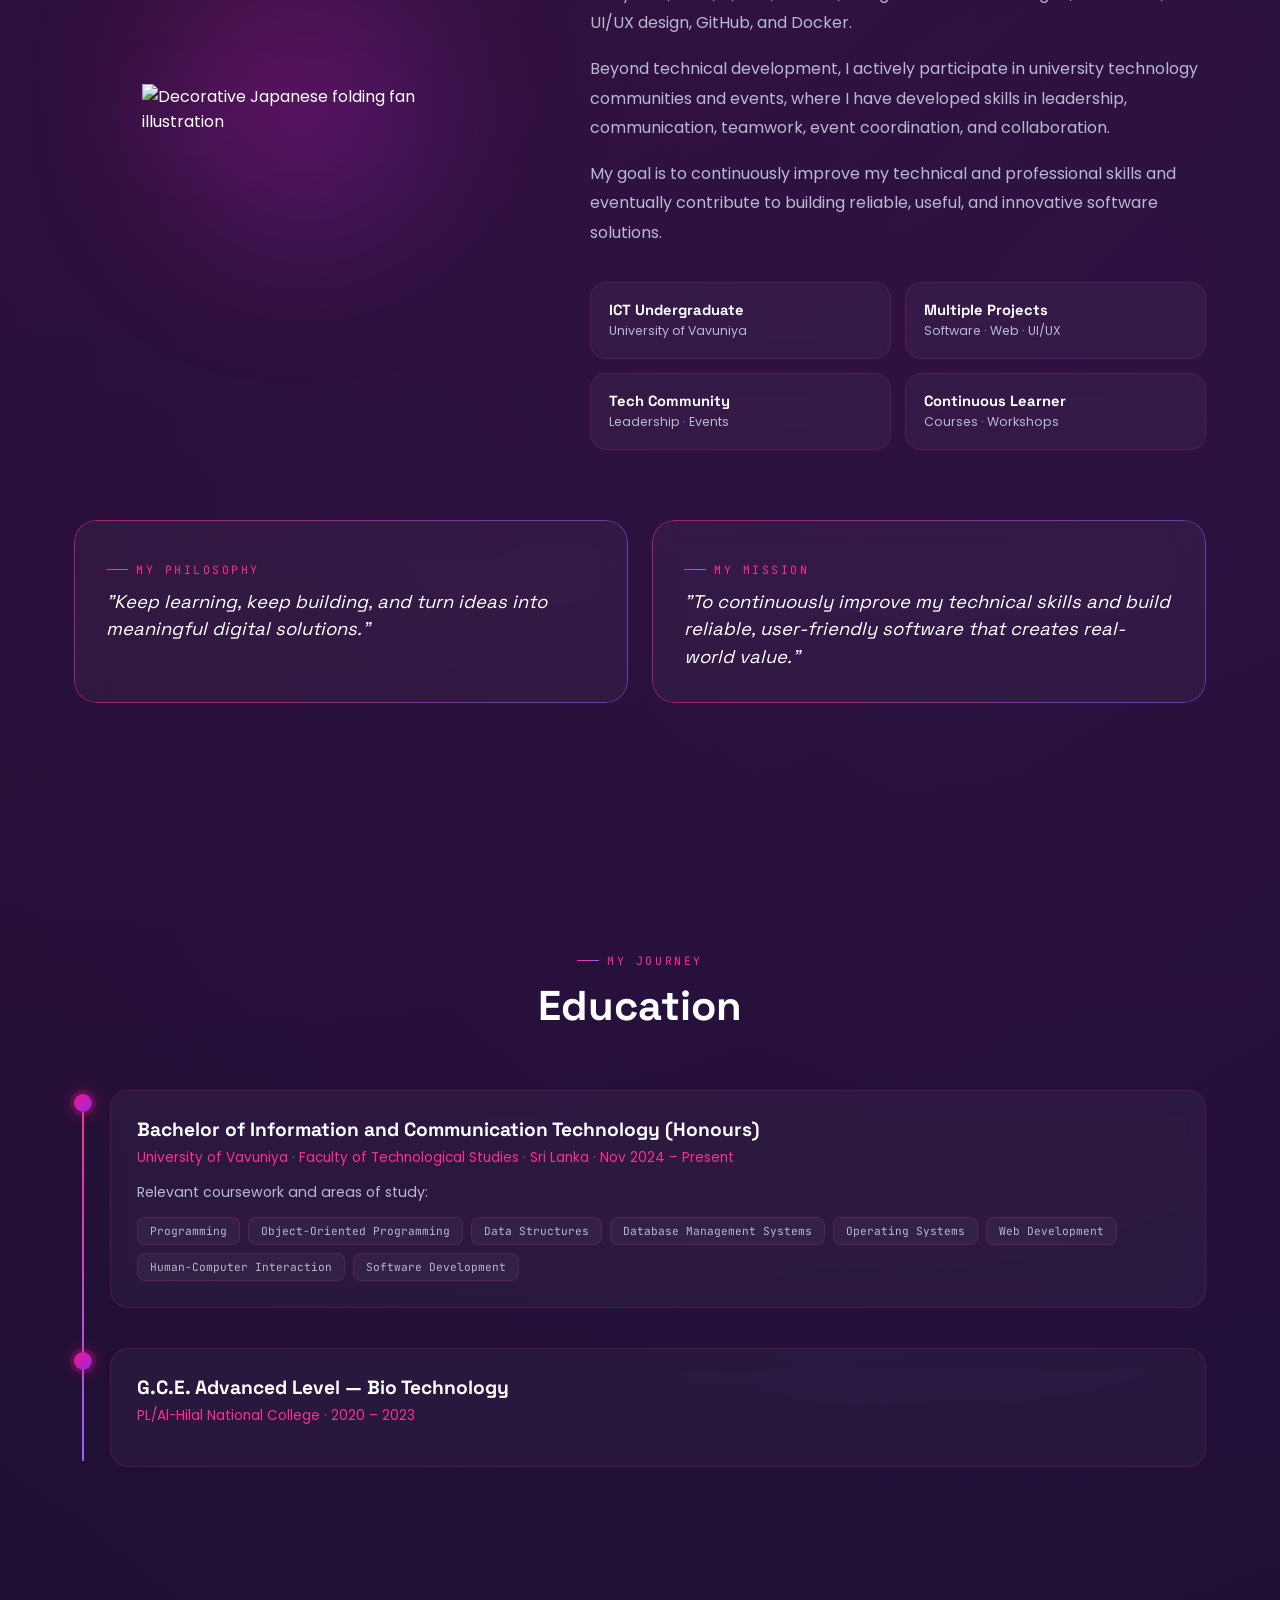
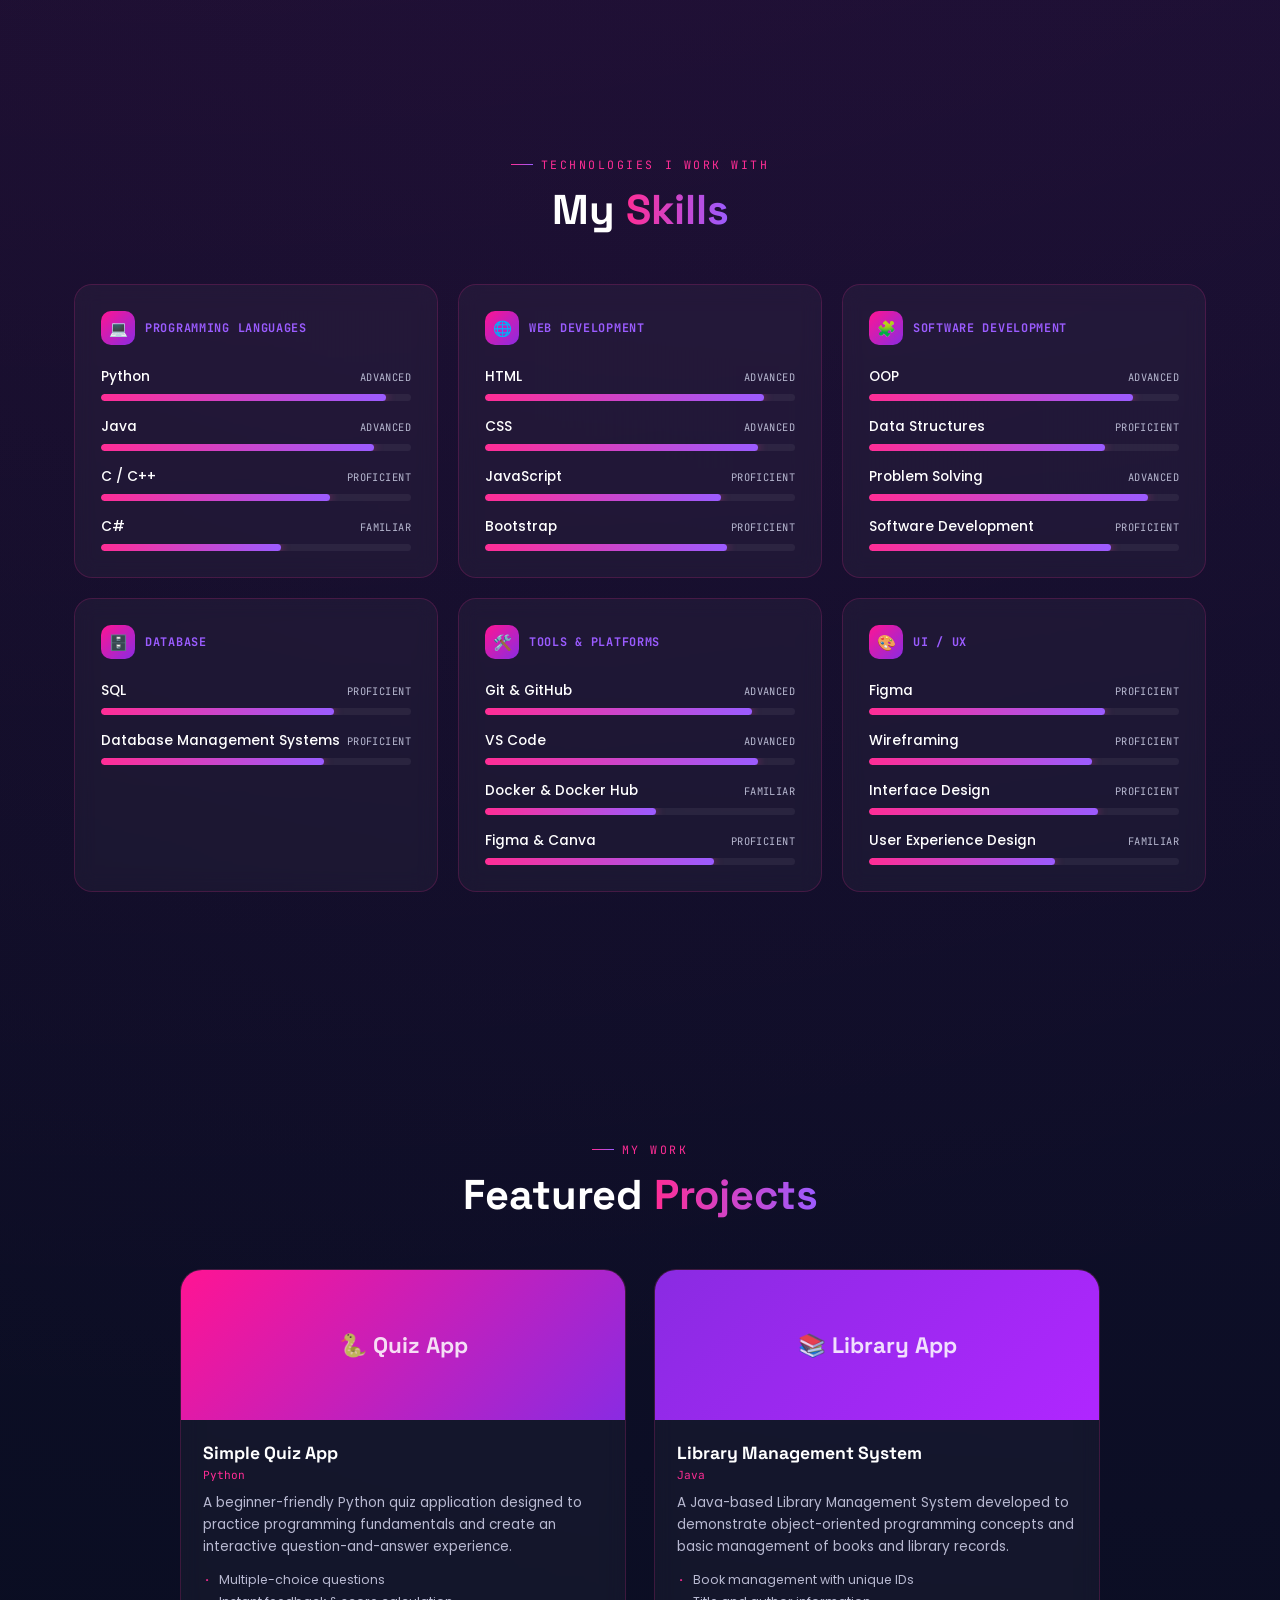
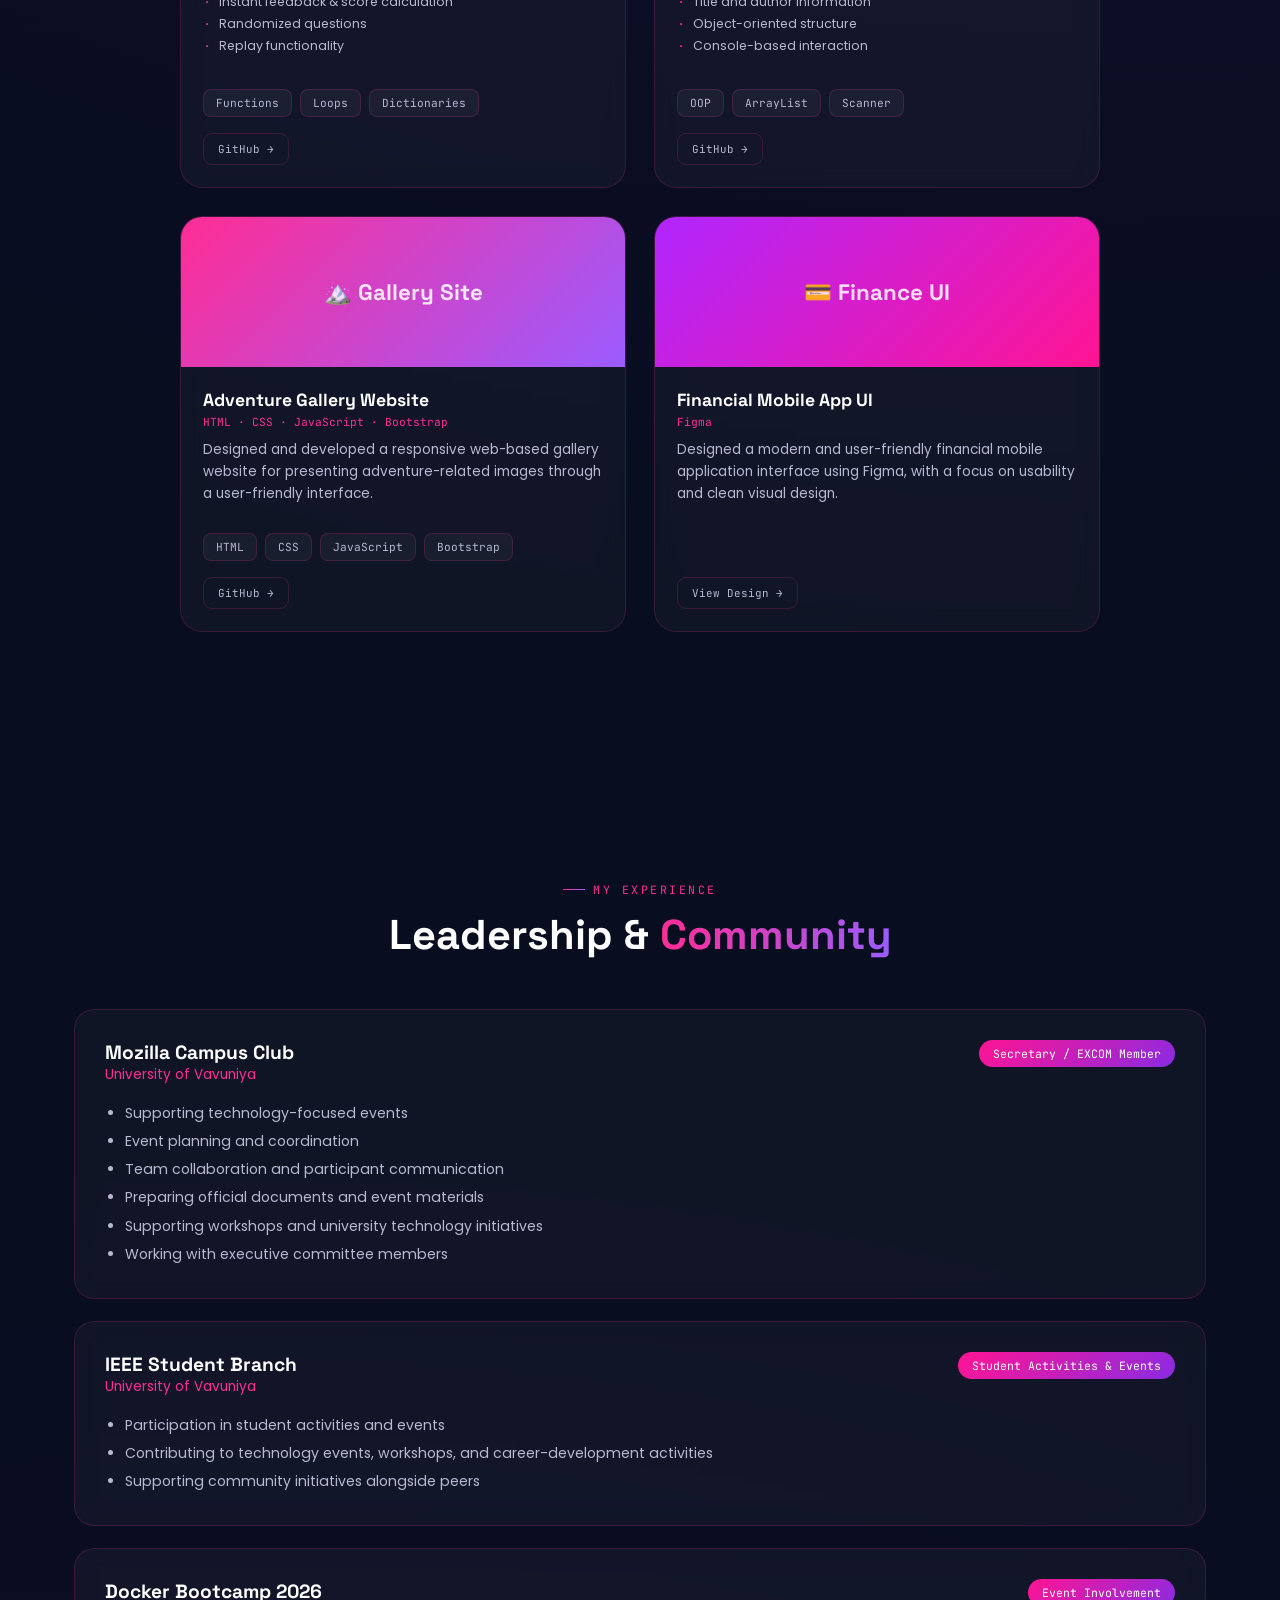
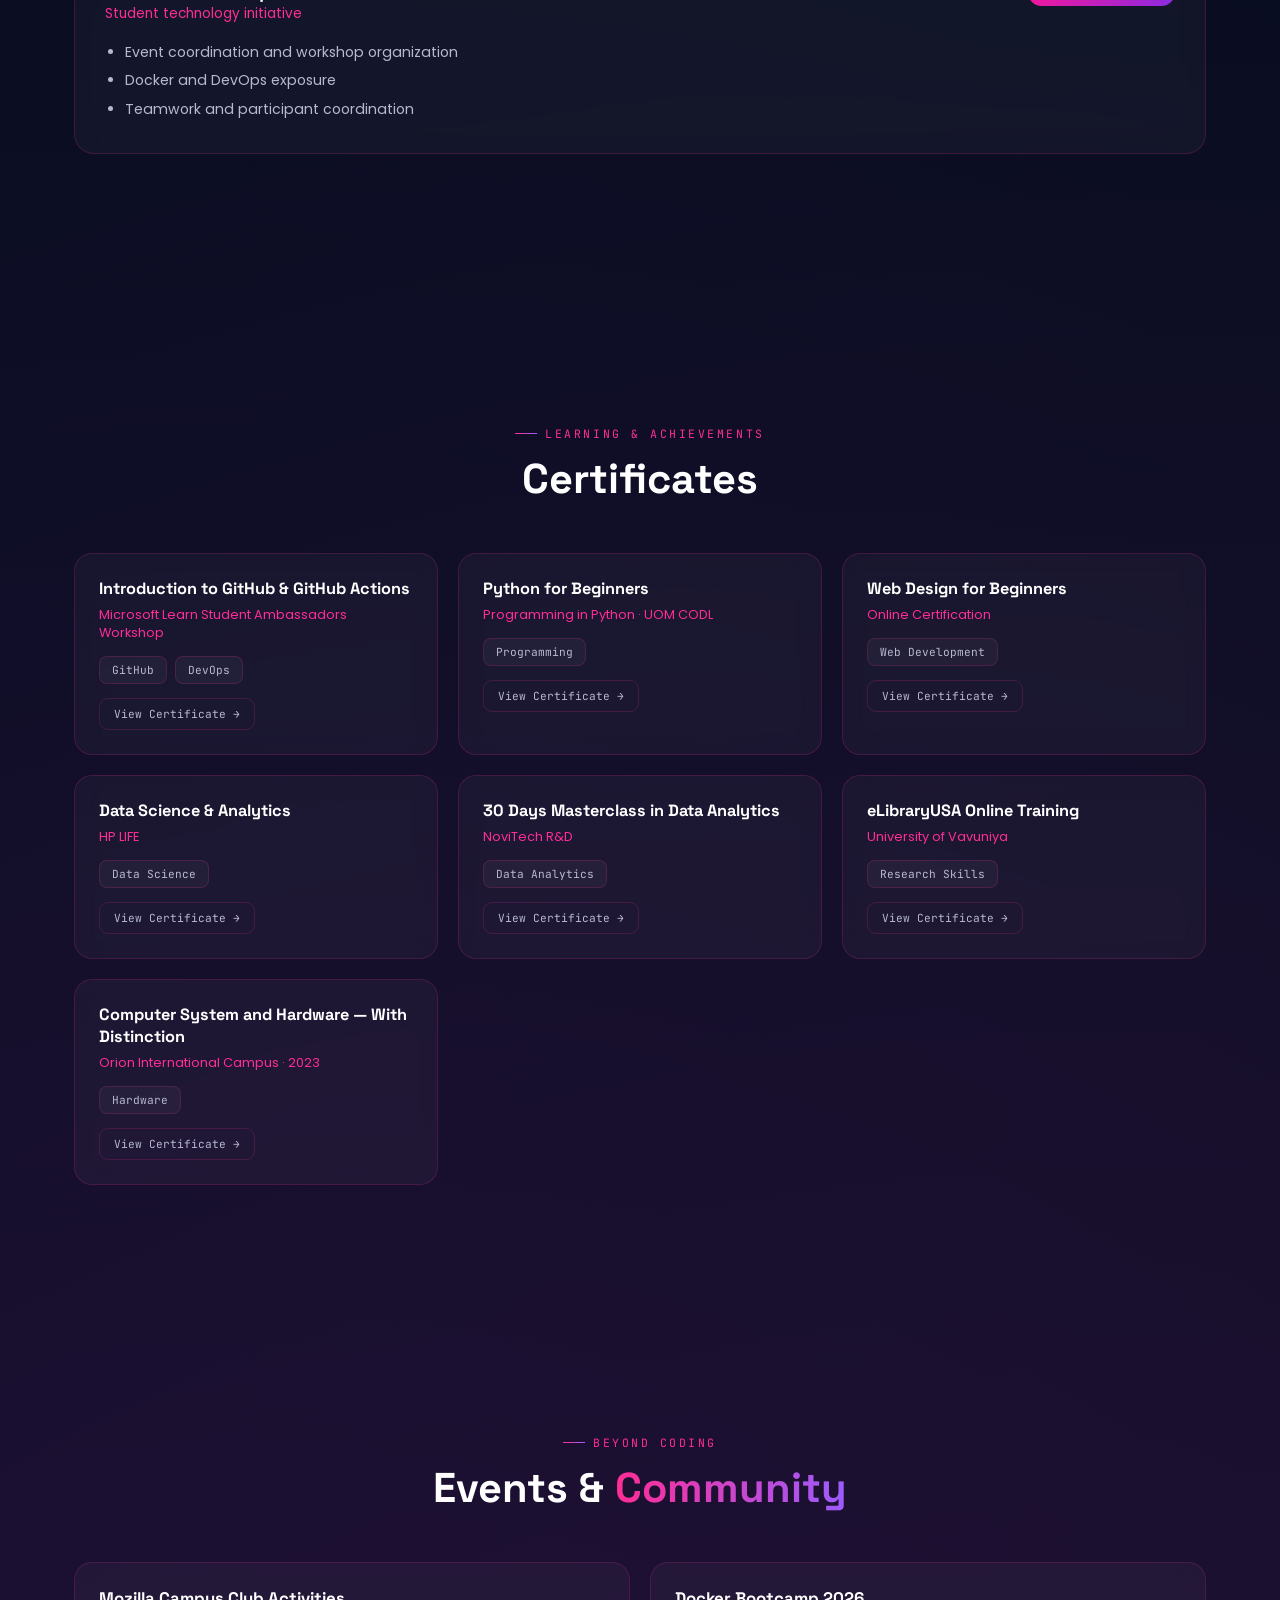
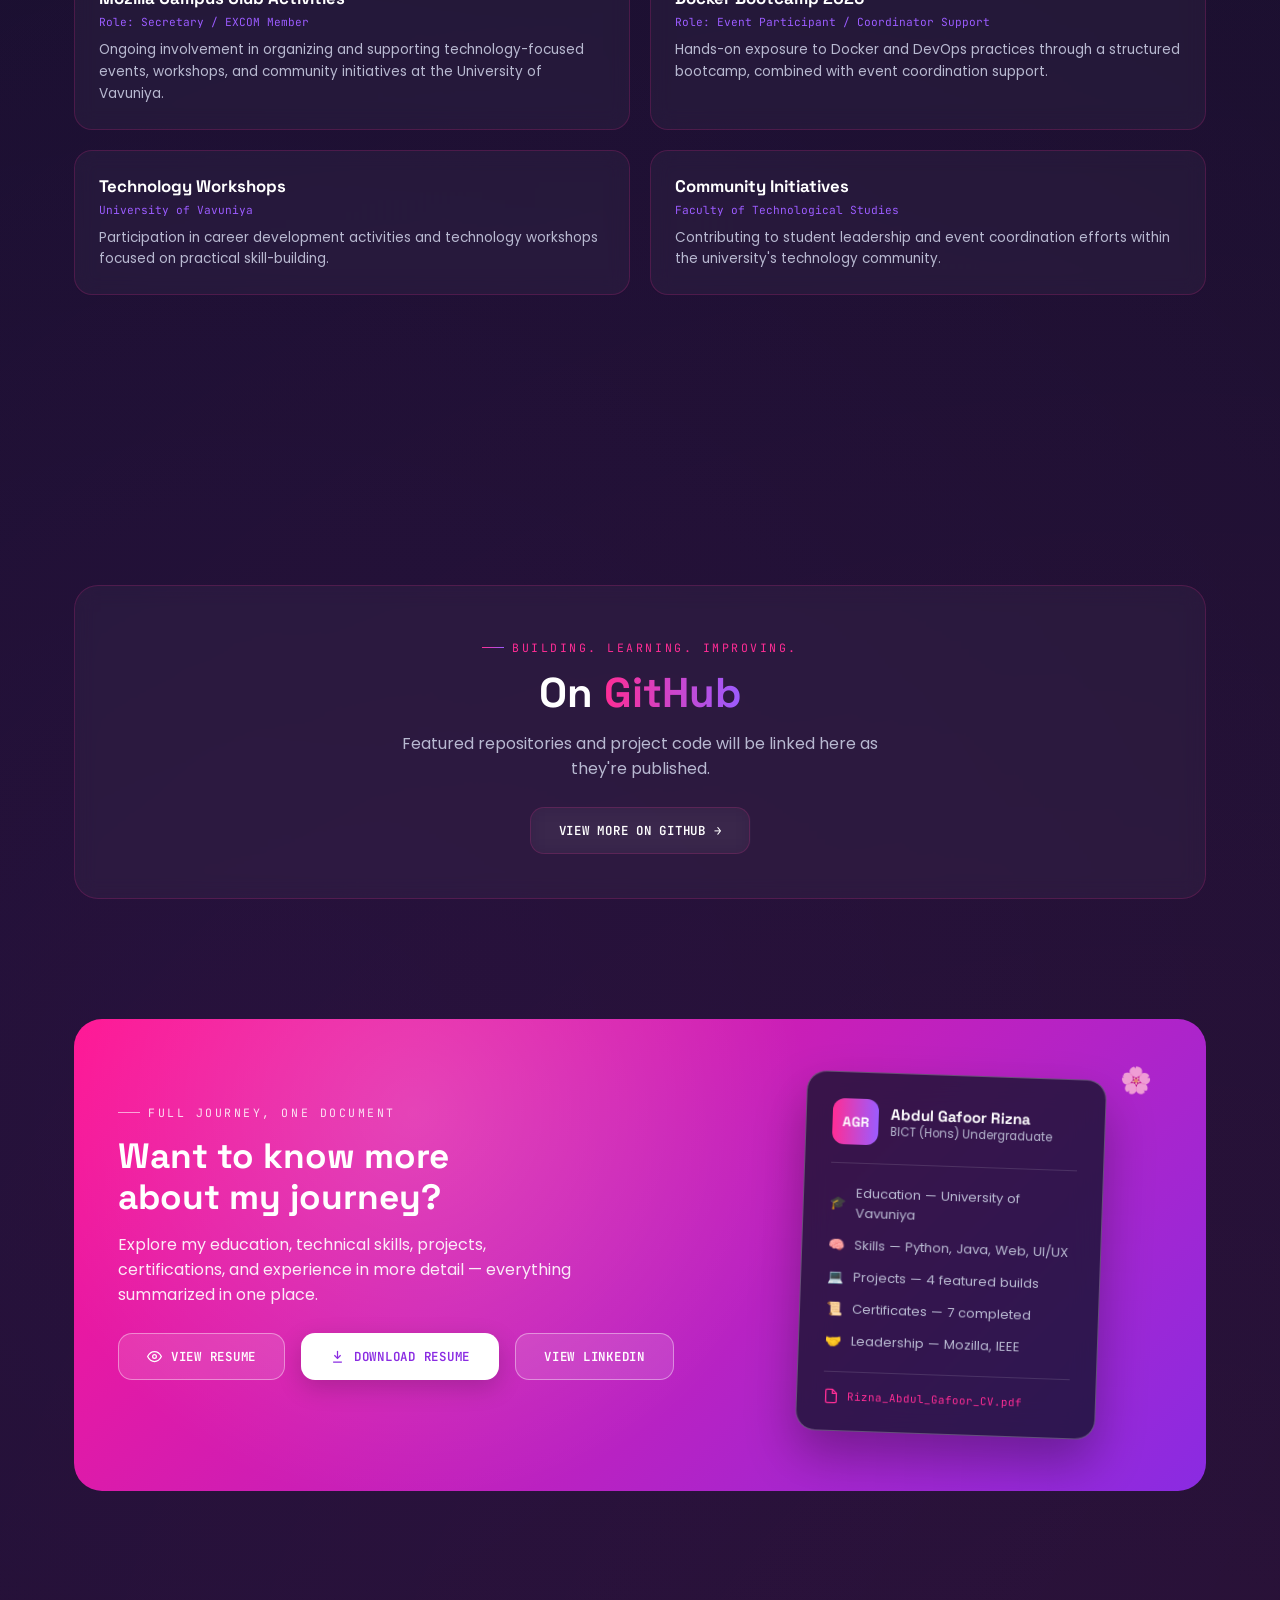
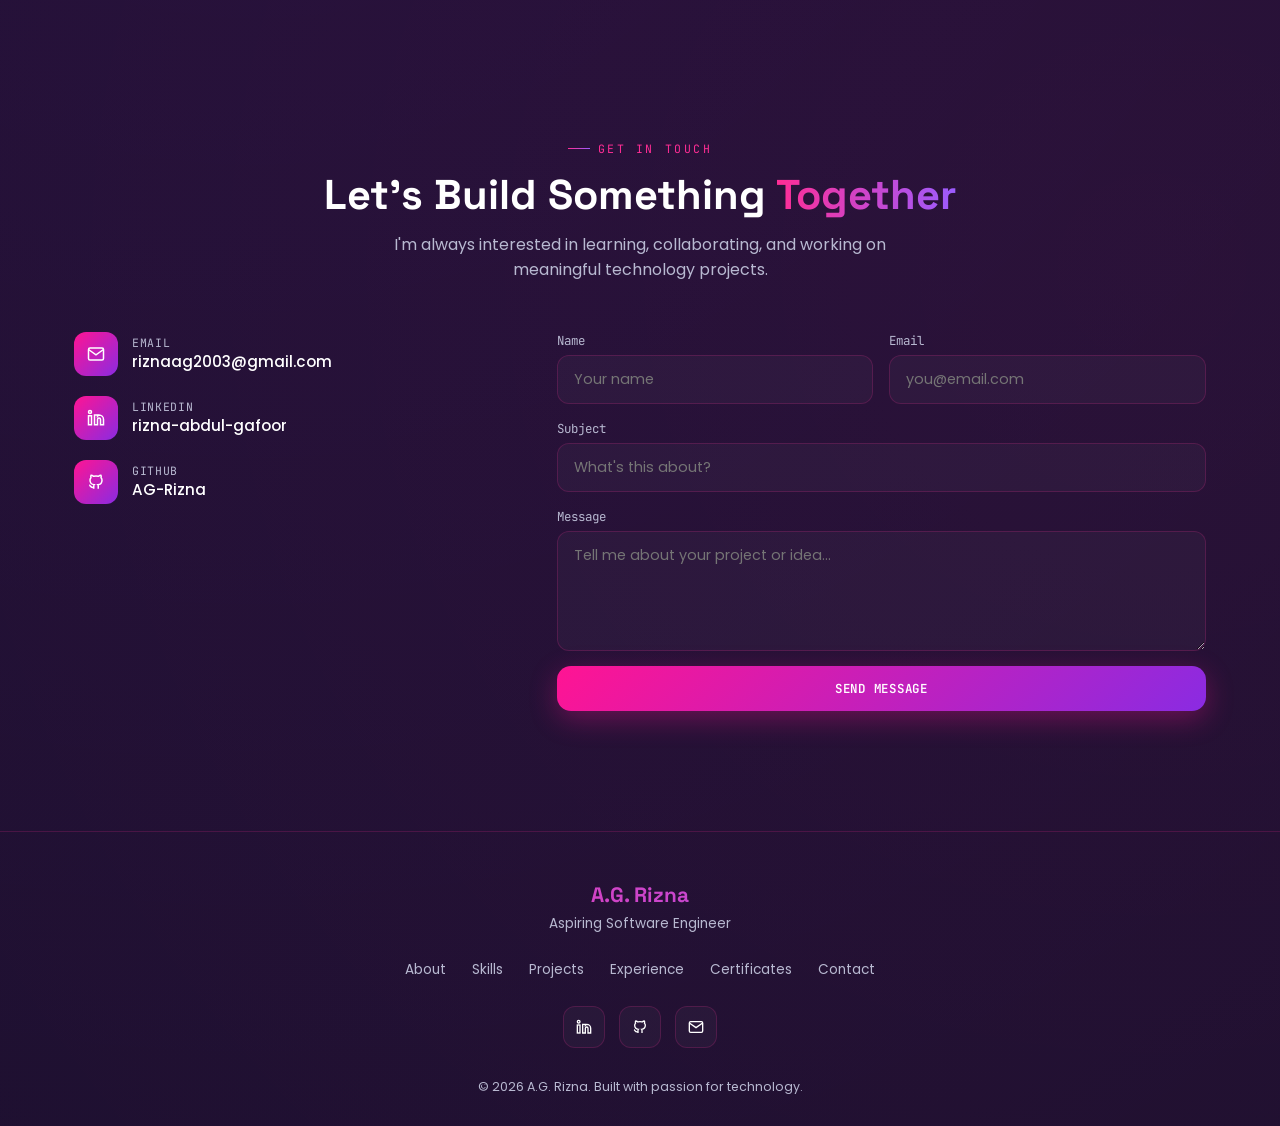
==== commit 1ca4078e: "Update image source to use GitHub link" ====
--- a/index.html
+++ b/index.html
@@ -122,7 +122,7 @@
   <div class="about-grid">
     <div class="fan-wrap reveal">
       <div class="fan-glow"></div>
-      <img src="C:\Users\2022icts120\Desktop\My_portfolio-main\My_portfolio-main\portfolio\sakura-fan.png" alt="Decorative Japanese folding fan illustration" class="fan-img" />
+      <img src="https://github.com/AG-Rizna/My_portfolio/blob/main/sakura-fan.png" alt="Decorative Japanese folding fan illustration" class="fan-img" />
     </div>
 
     <div class="reveal">
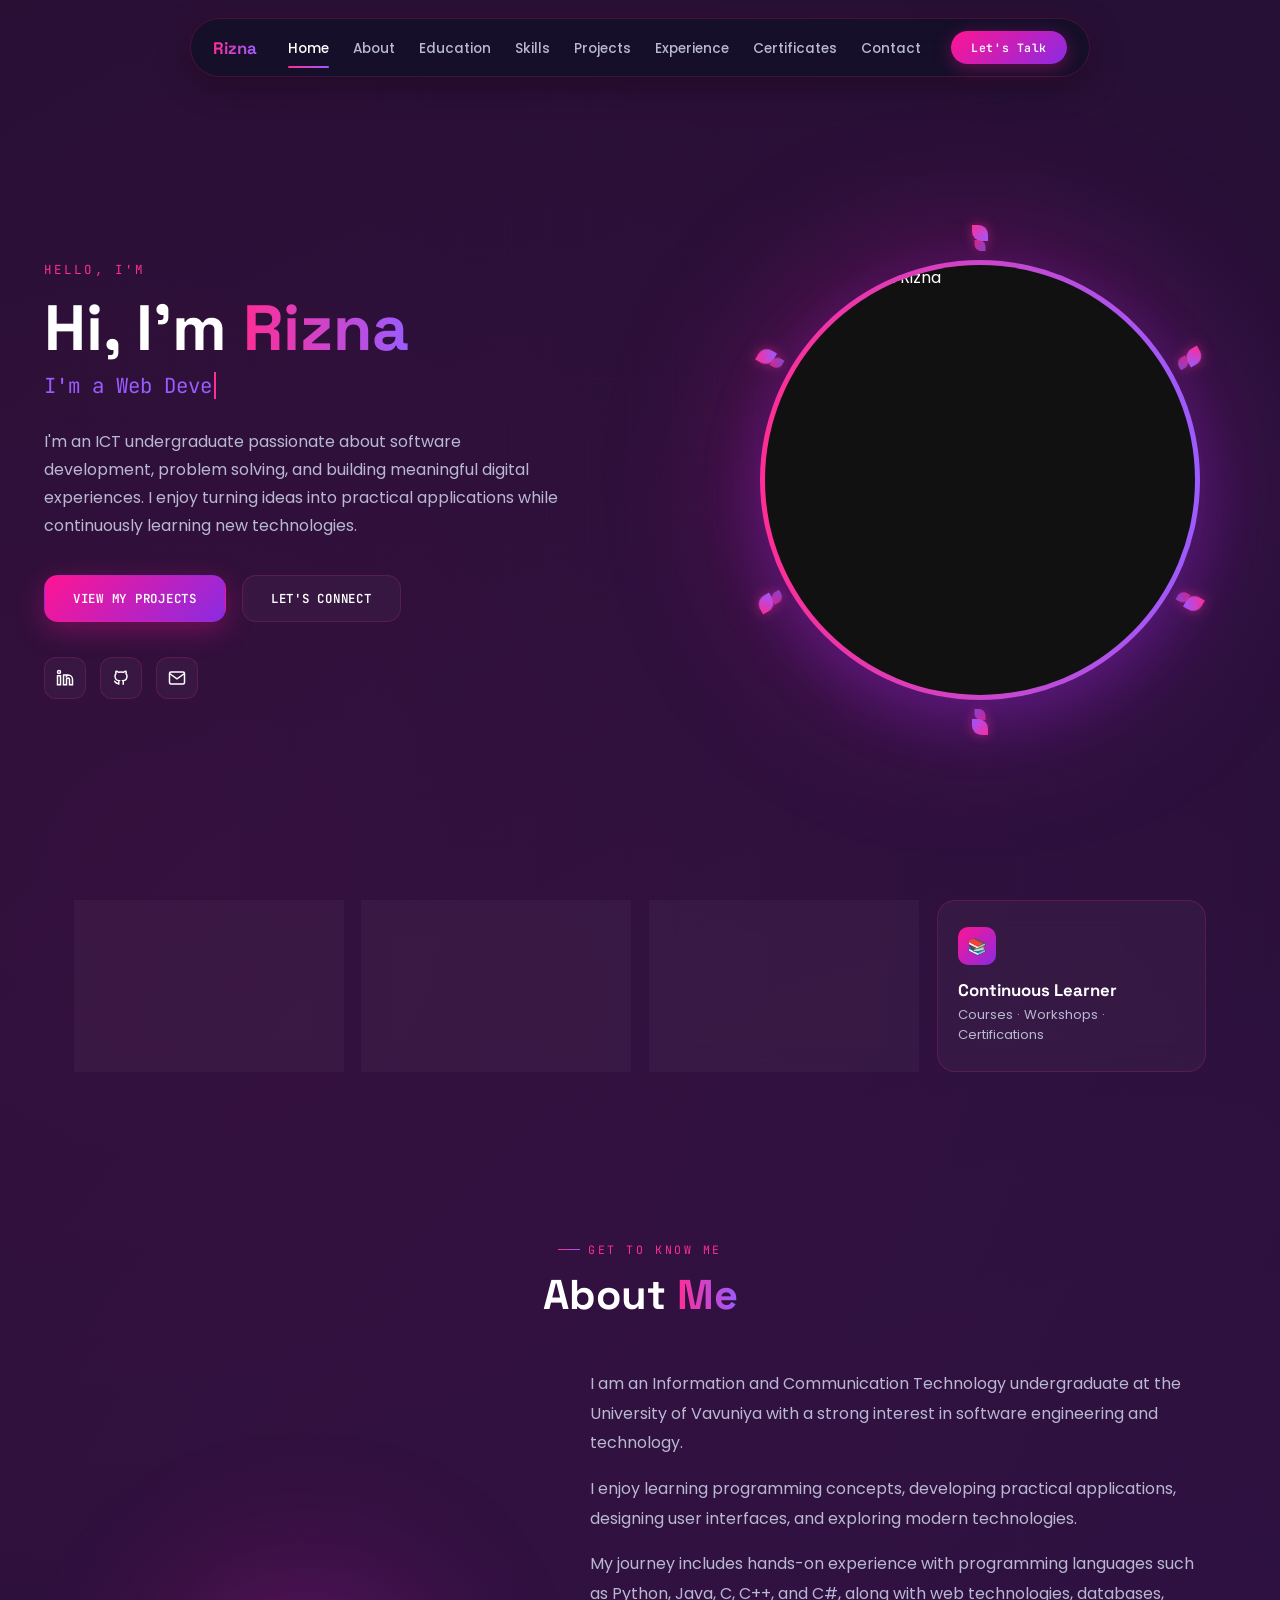
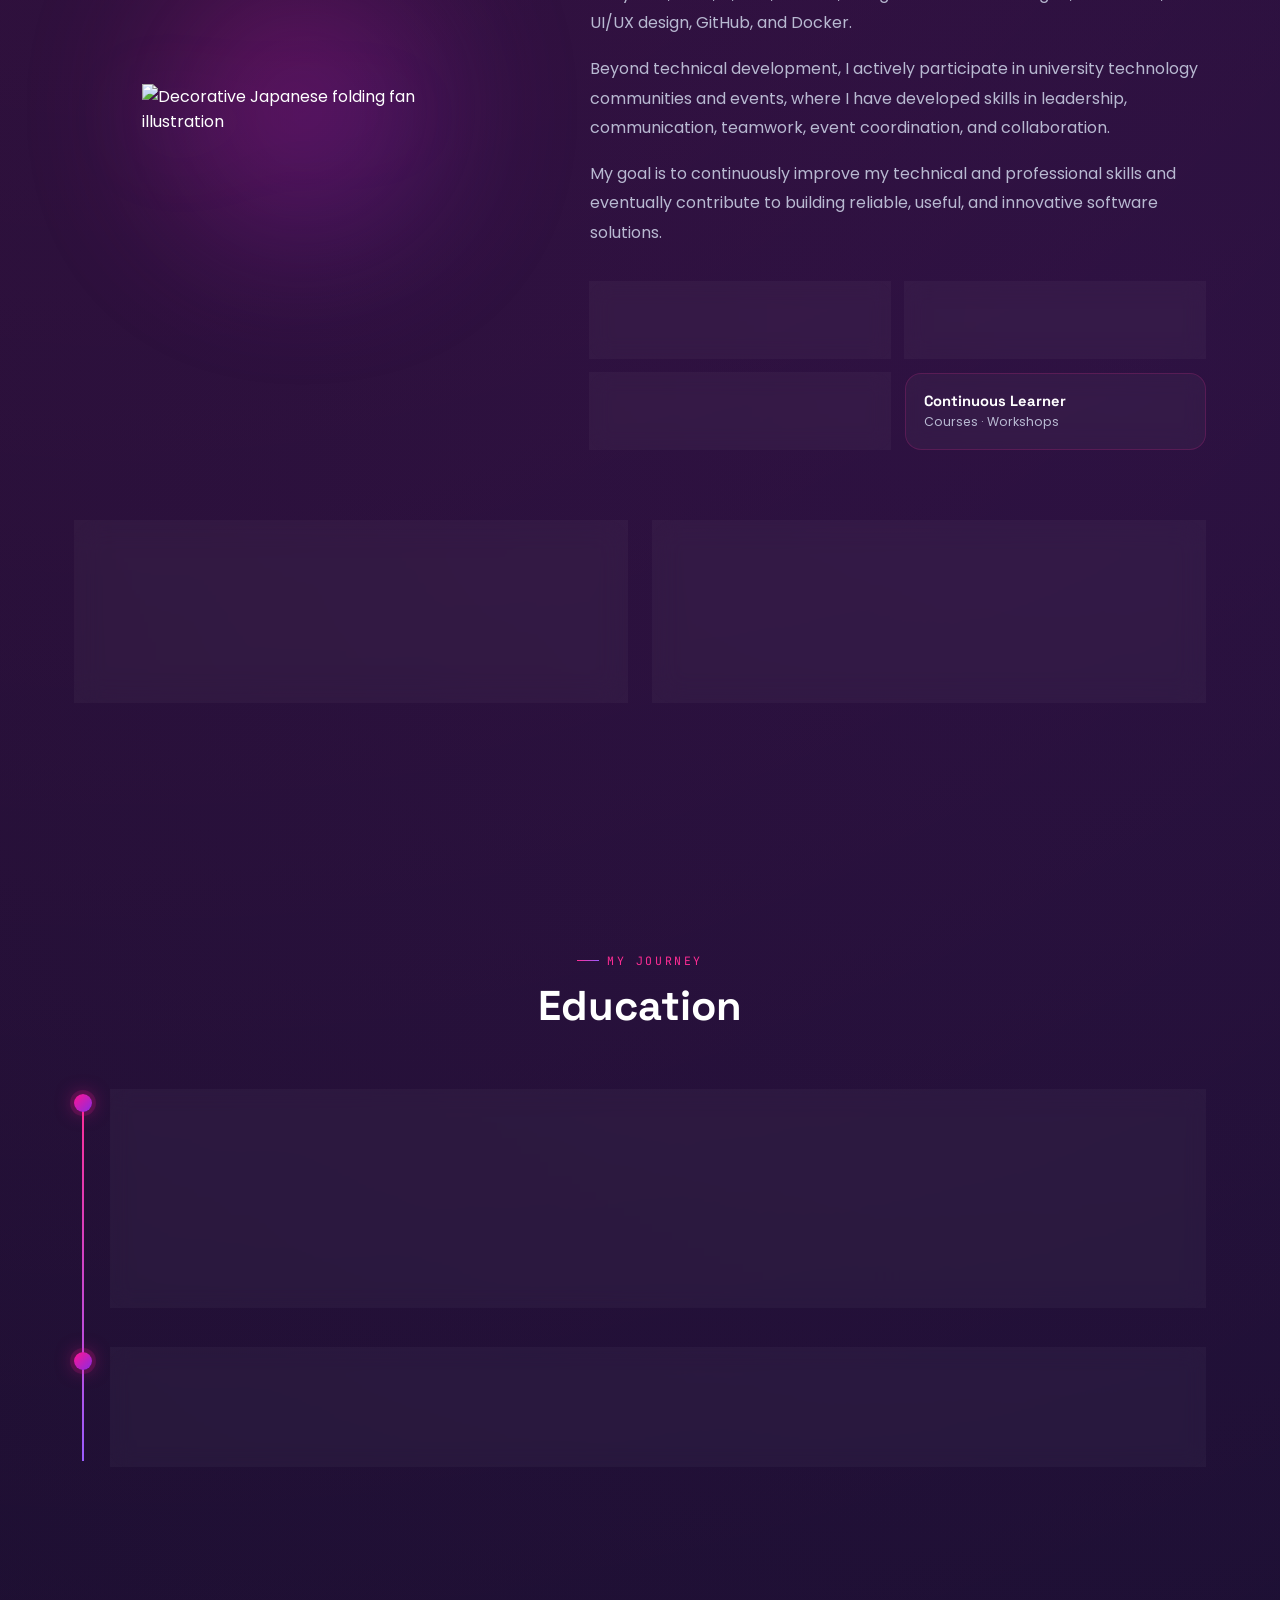
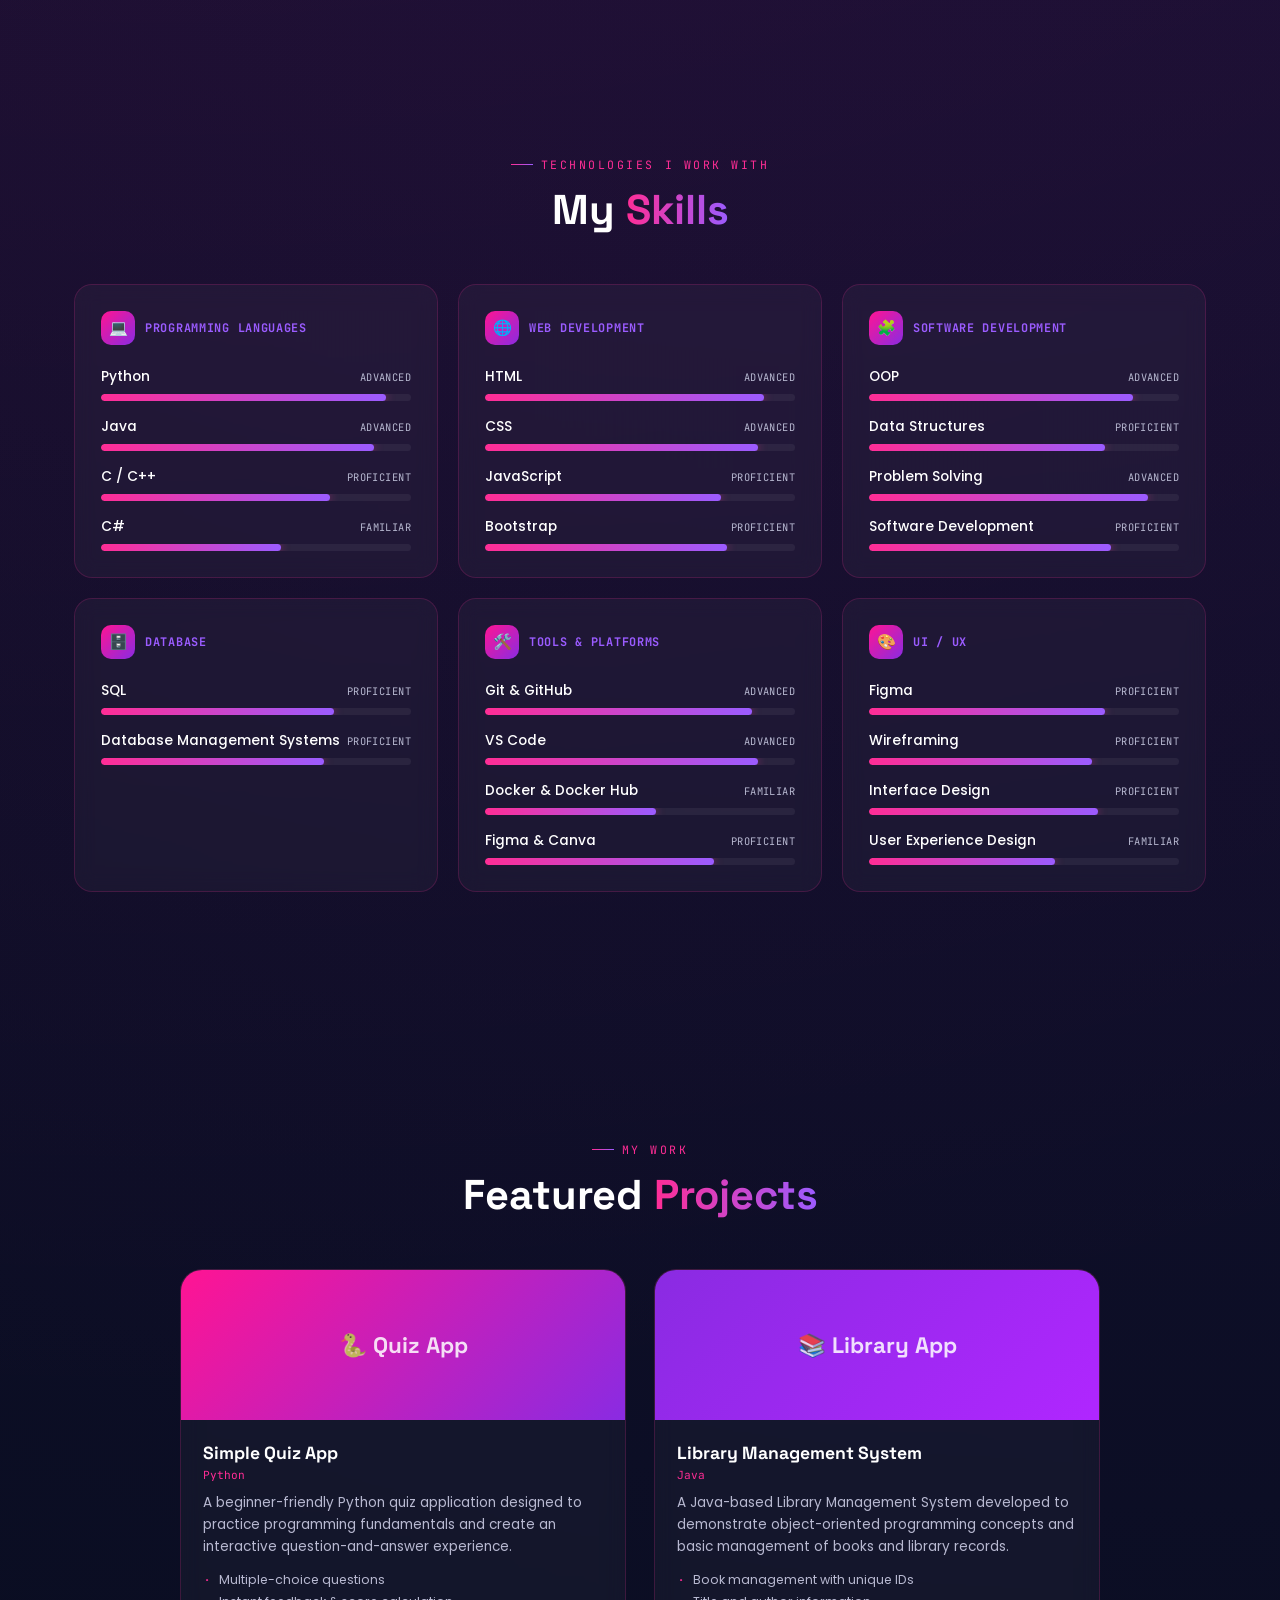
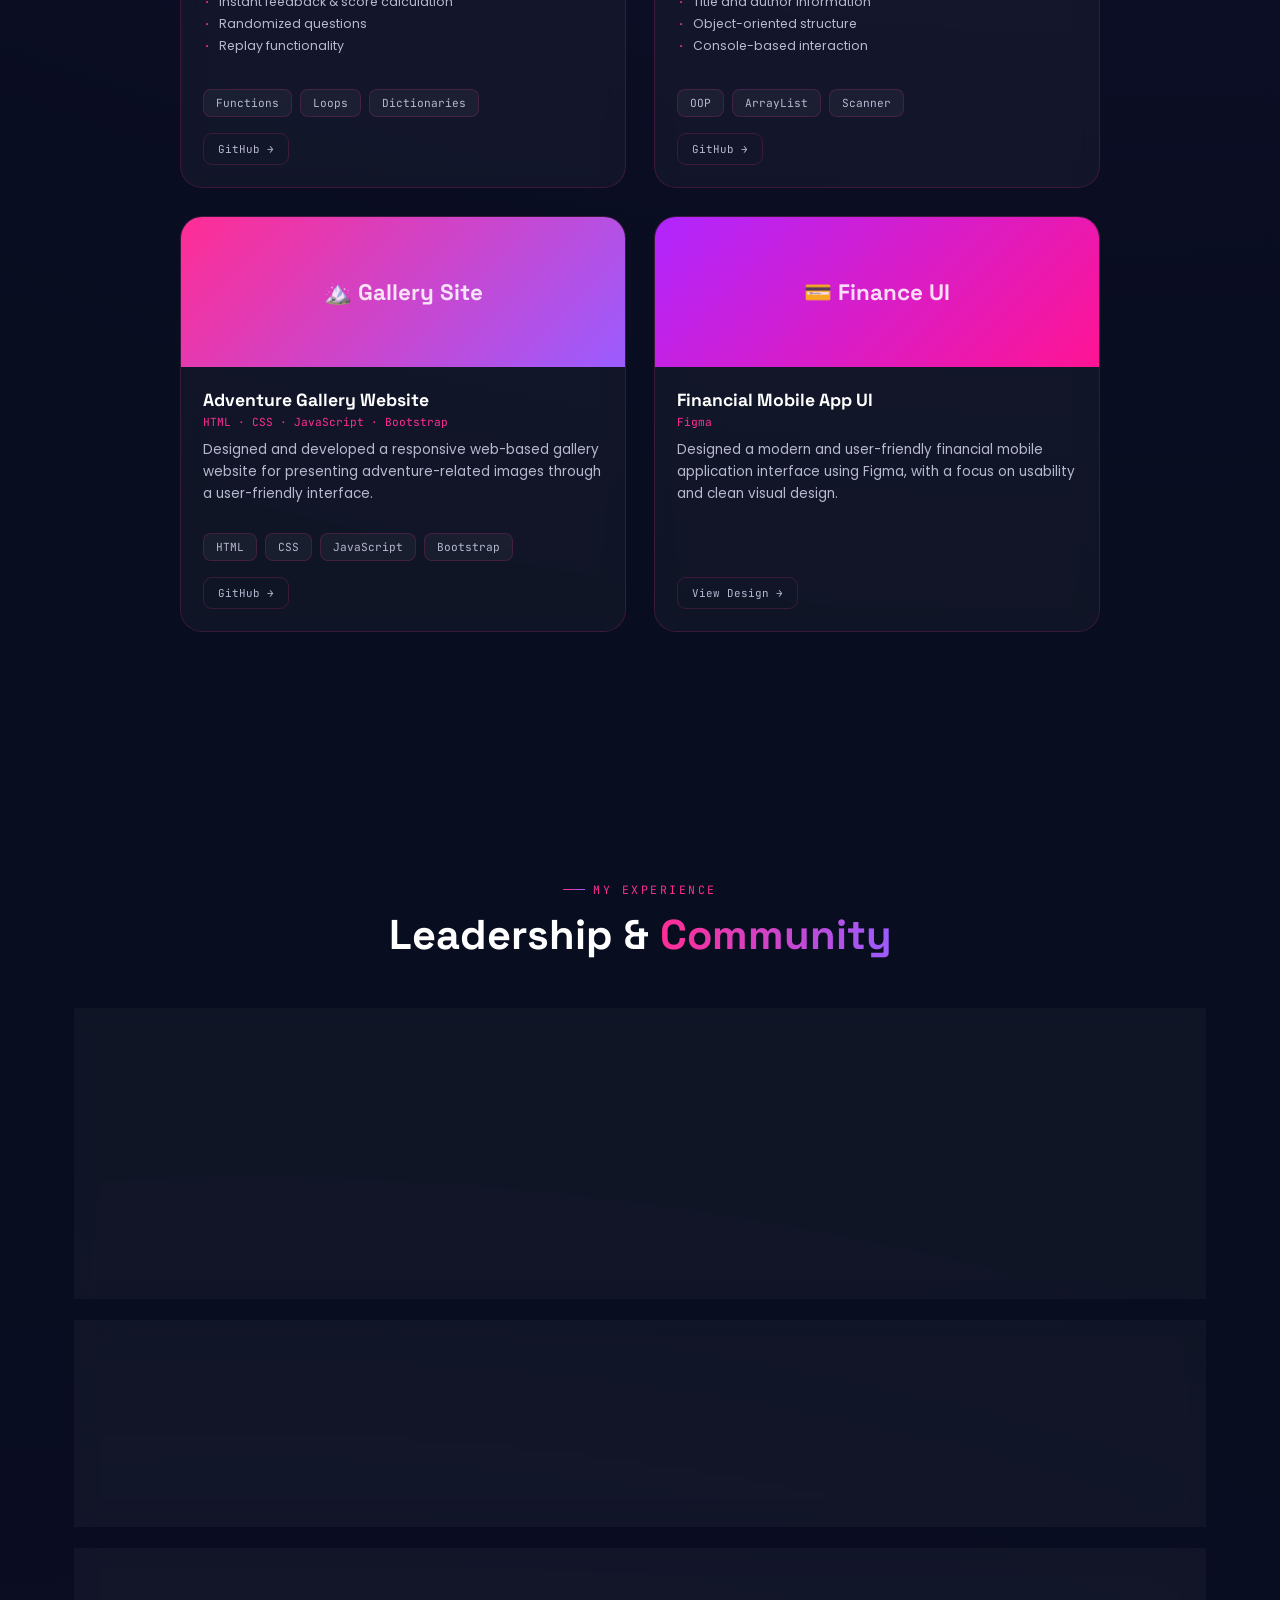
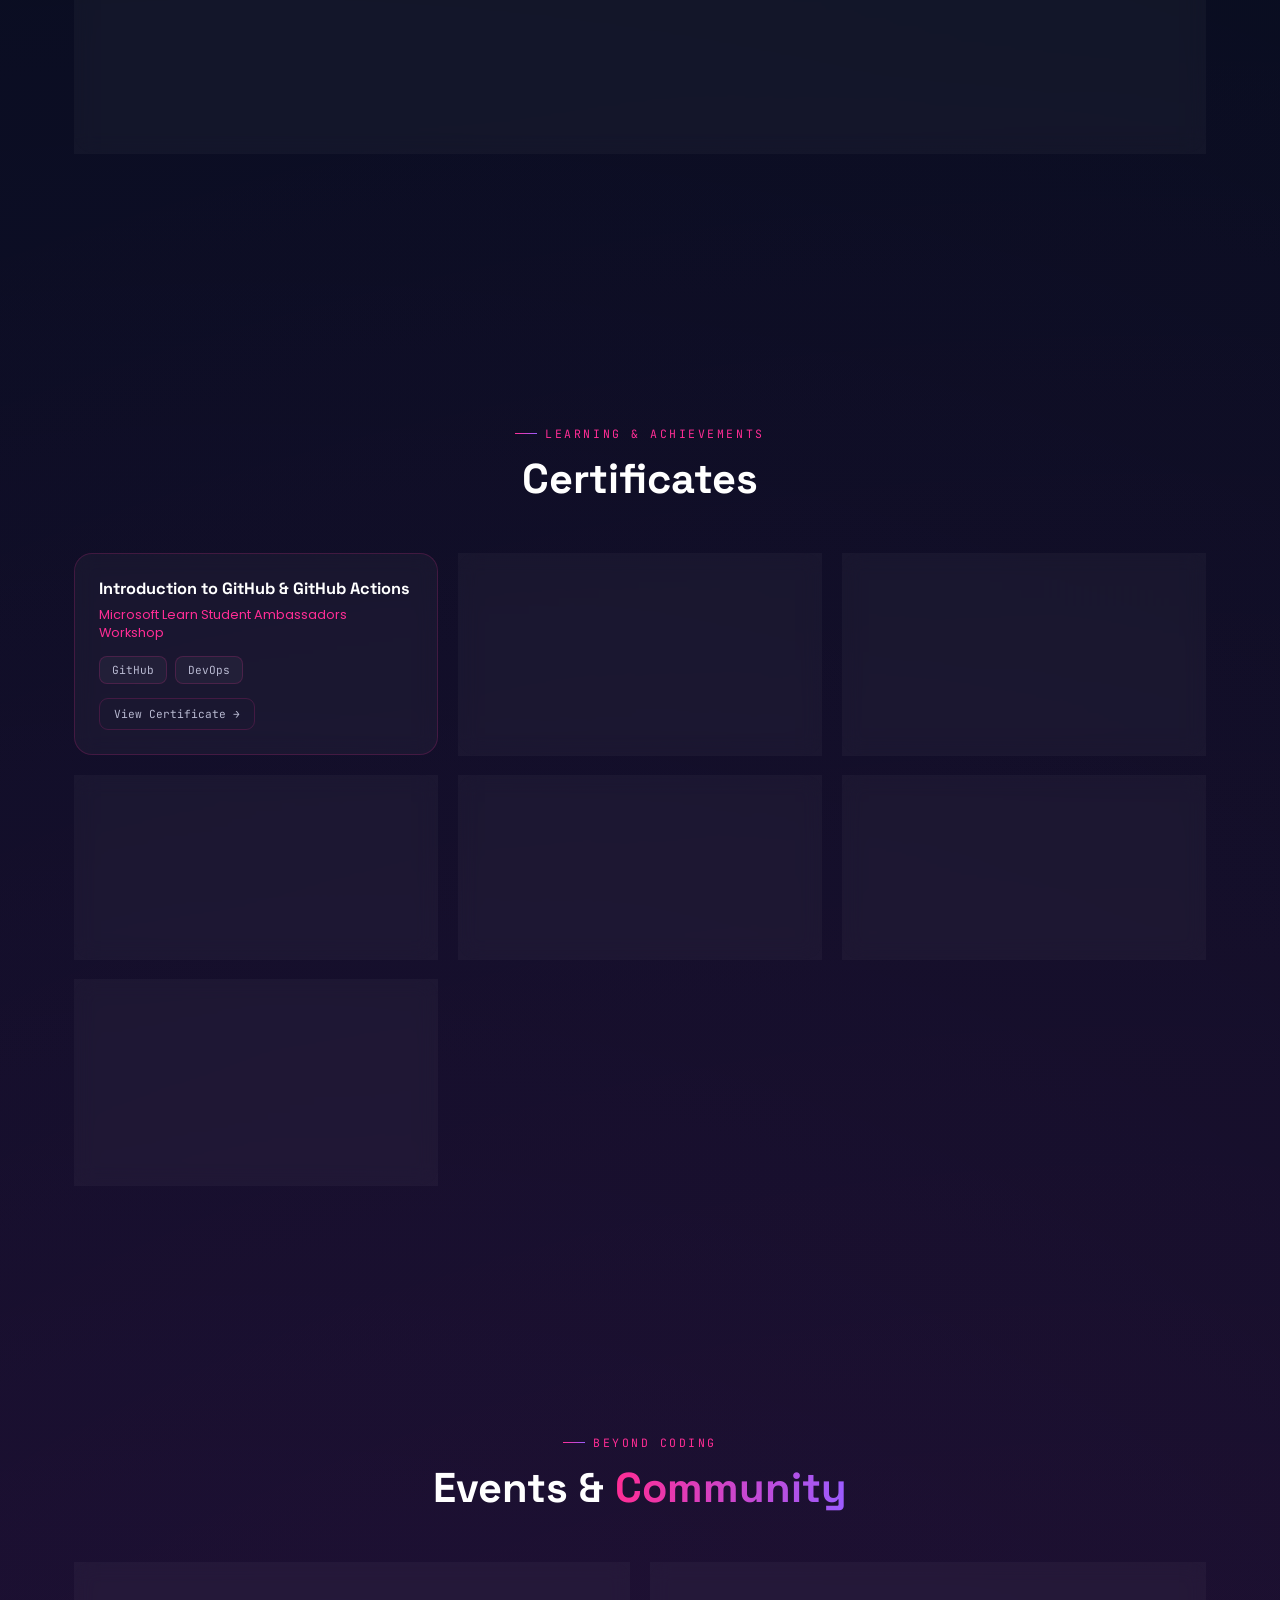
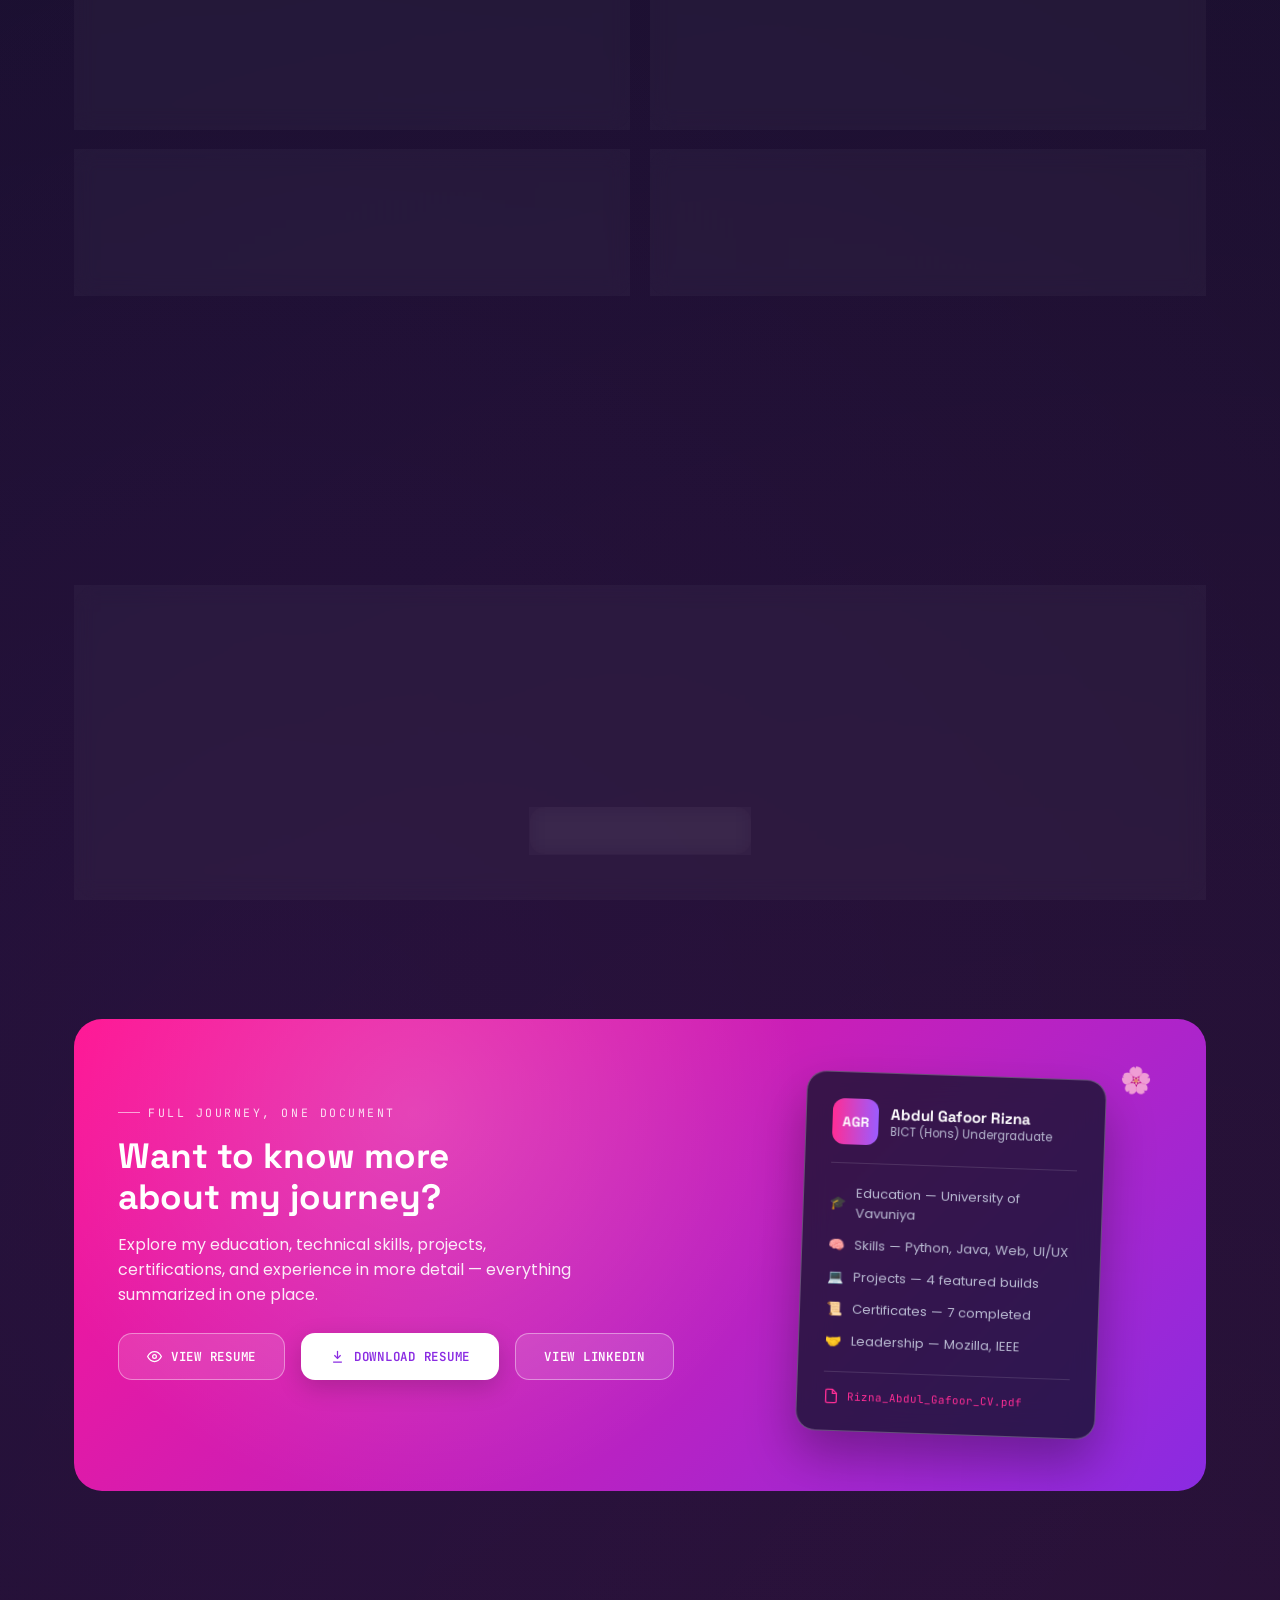
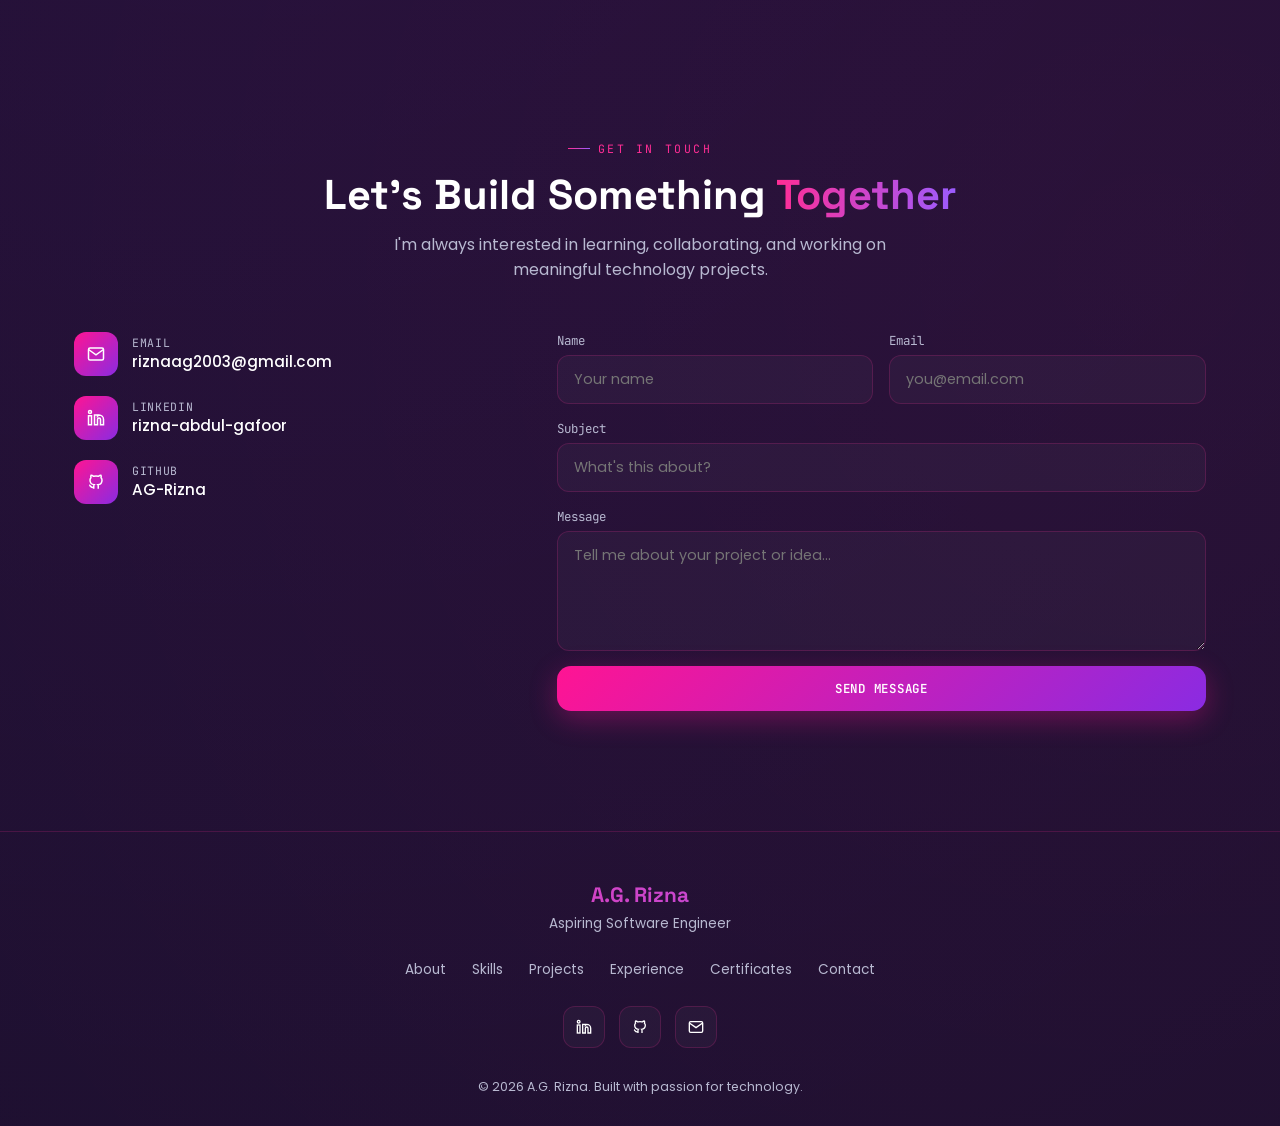
==== commit 5d5748ff: "Update resume link to GitHub repository" ====
--- a/index.html
+++ b/index.html
@@ -519,7 +519,7 @@
             <svg width="15" height="15" viewBox="0 0 24 24" fill="none" stroke="currentColor" stroke-width="2"><path d="M1 12s4-8 11-8 11 8 11 8-4 8-11 8-11-8-11-8Z"/><circle cx="12" cy="12" r="3"/></svg>
             VIEW RESUME
           </a>
-          <a href="C:\Users\2022icts120\Desktop\My_portfolio-main\My_portfolio-main\portfolio\Rizna_Abdul_Gafoor_CV.pdf" download="Rizna_Abdul_Gafoor_CV.pdf" class="btn btn-primary">
+          <a href="https://github.com/AG-Rizna/My_portfolio/blob/main/Rizna_Abdul_Gafoor_CV.pdf" download="Rizna_Abdul_Gafoor_CV.pdf" class="btn btn-primary">
             <svg width="15" height="15" viewBox="0 0 24 24" fill="none" stroke="currentColor" stroke-width="2"><path d="M12 3v12"/><path d="m7 10 5 5 5-5"/><path d="M5 21h14"/></svg>
             DOWNLOAD RESUME
           </a>
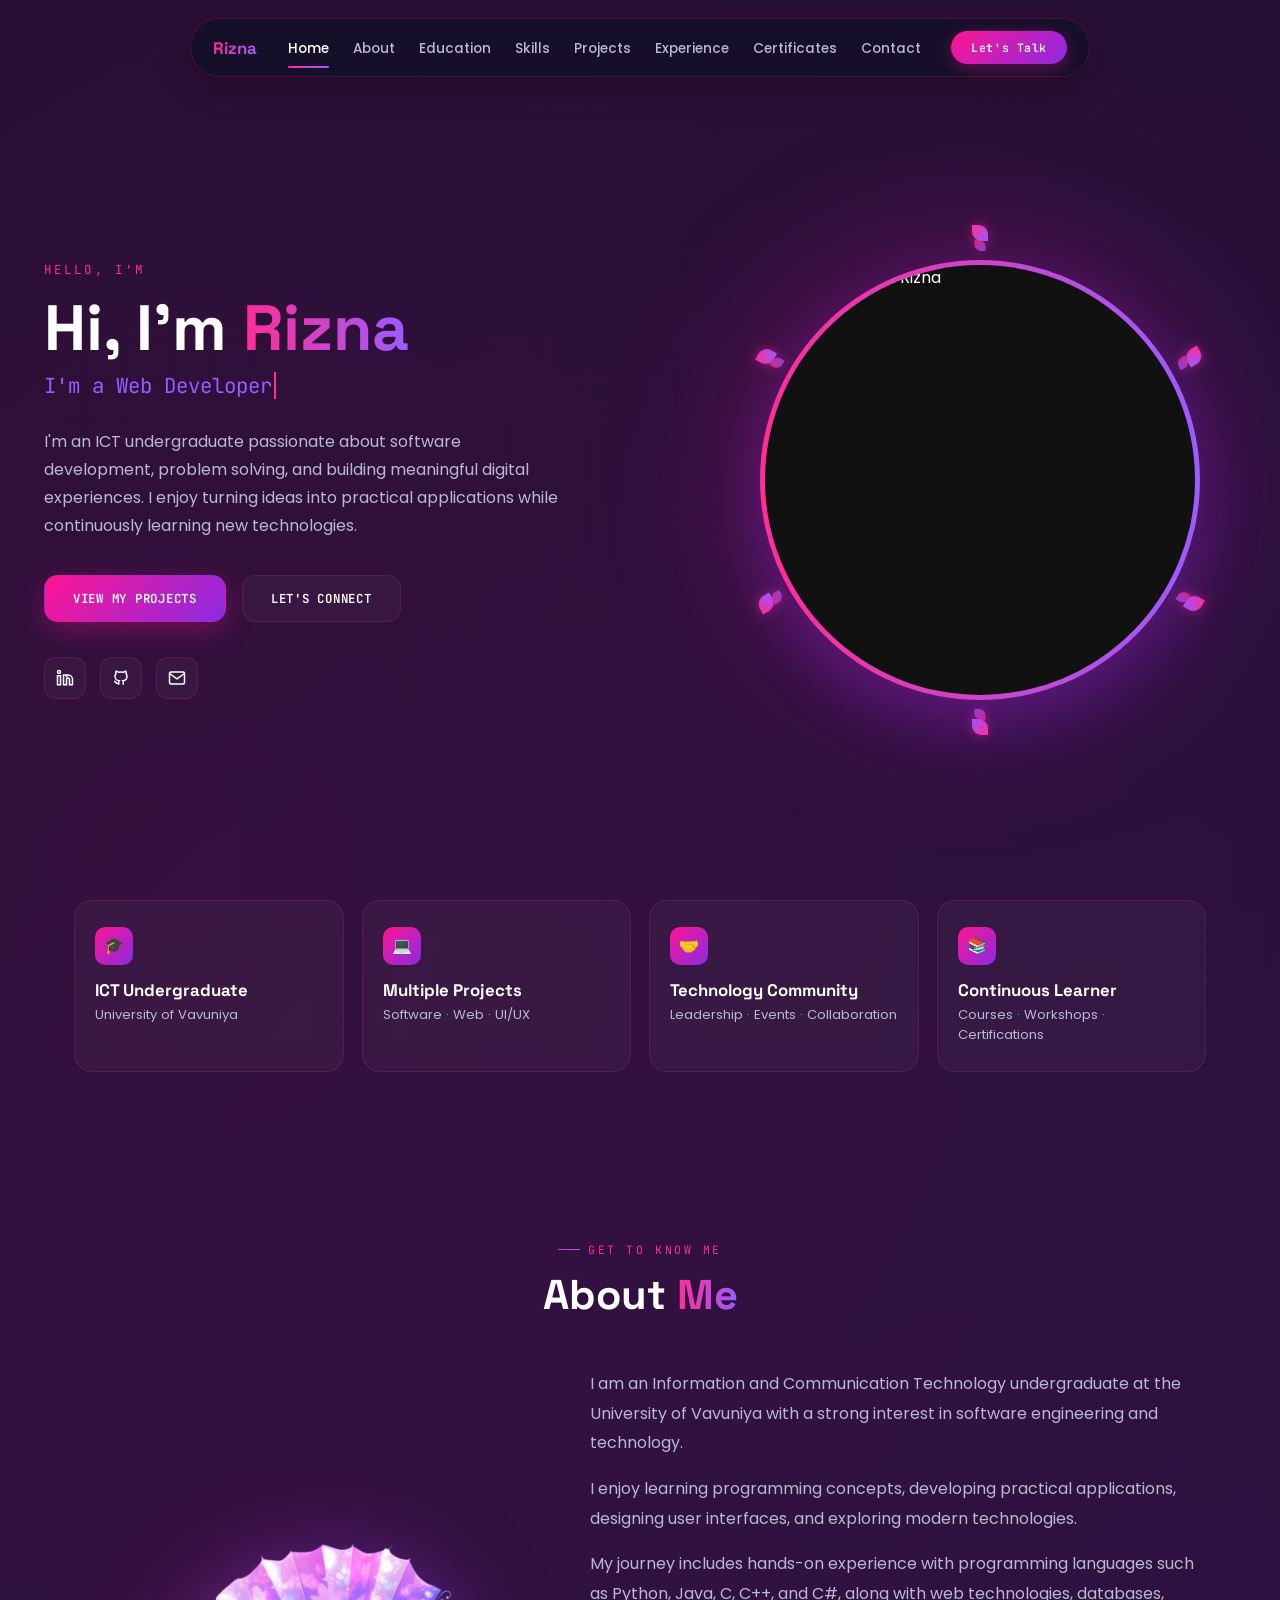
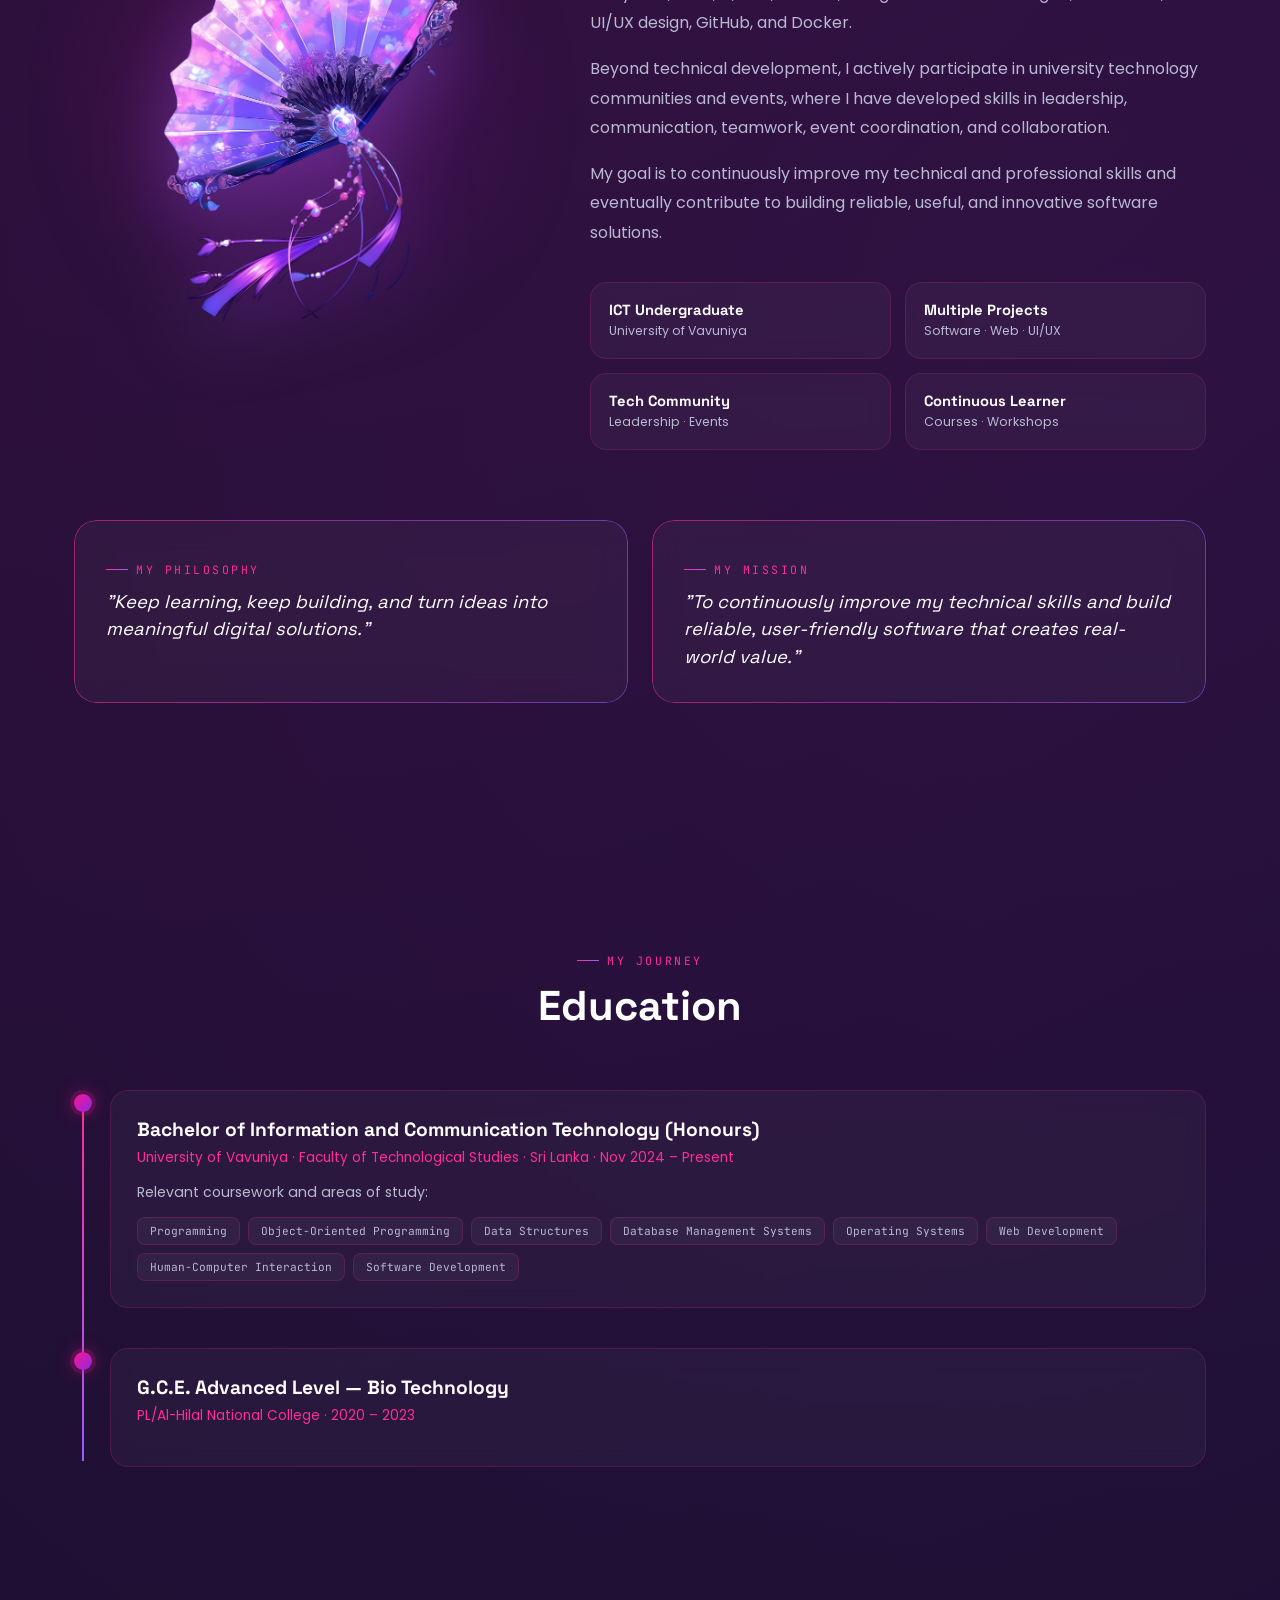
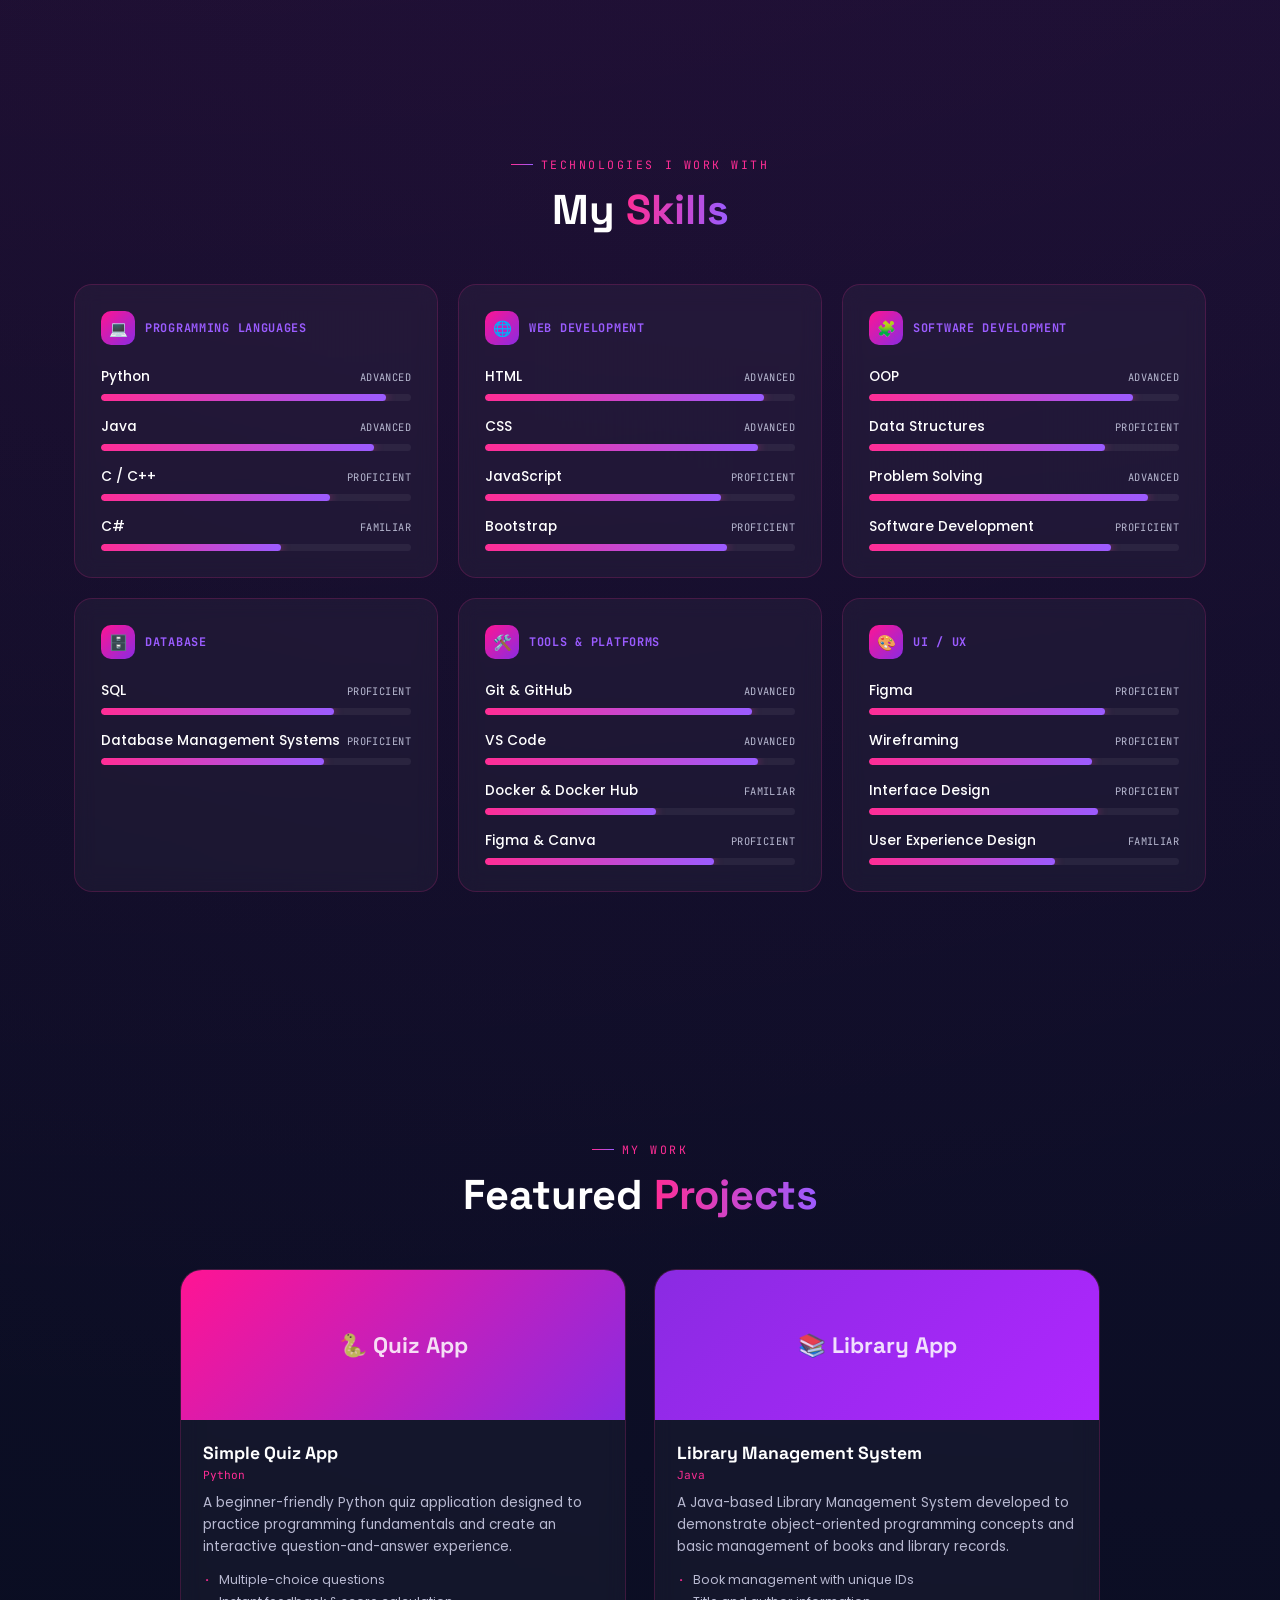
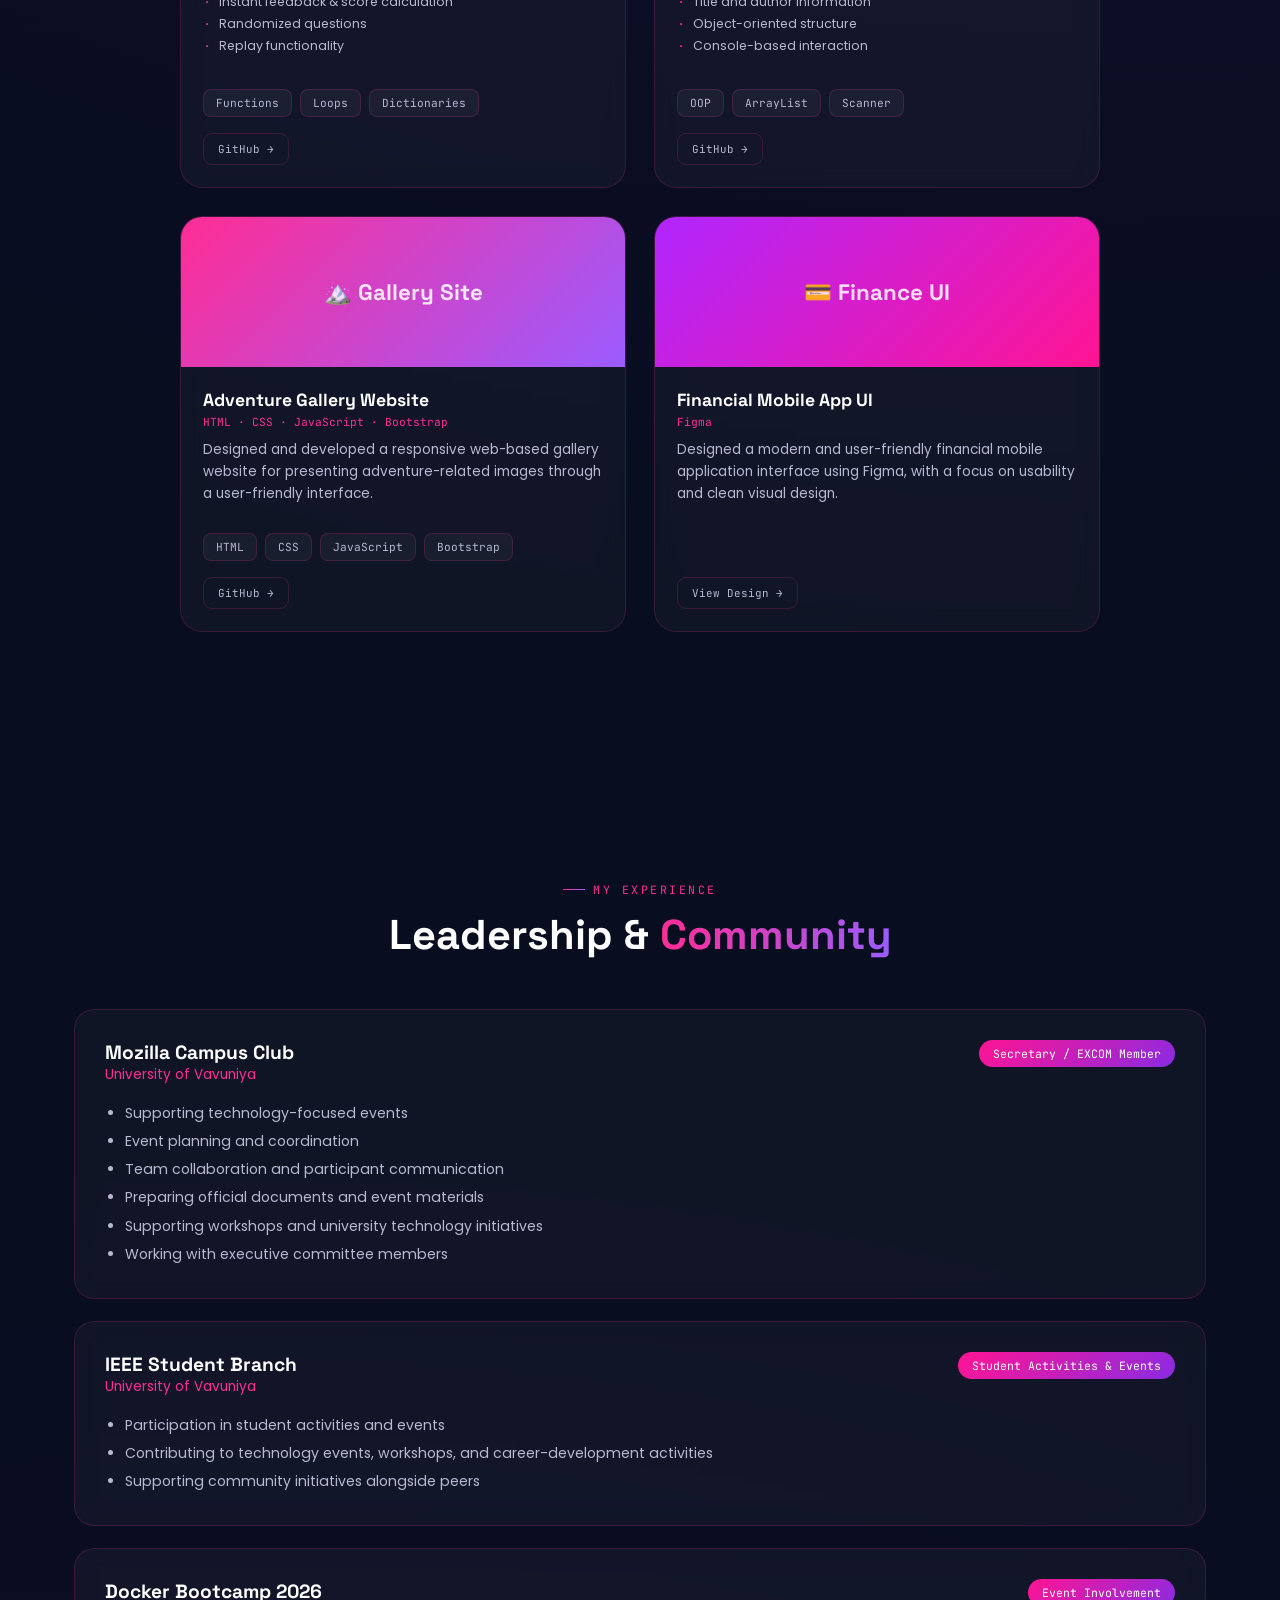
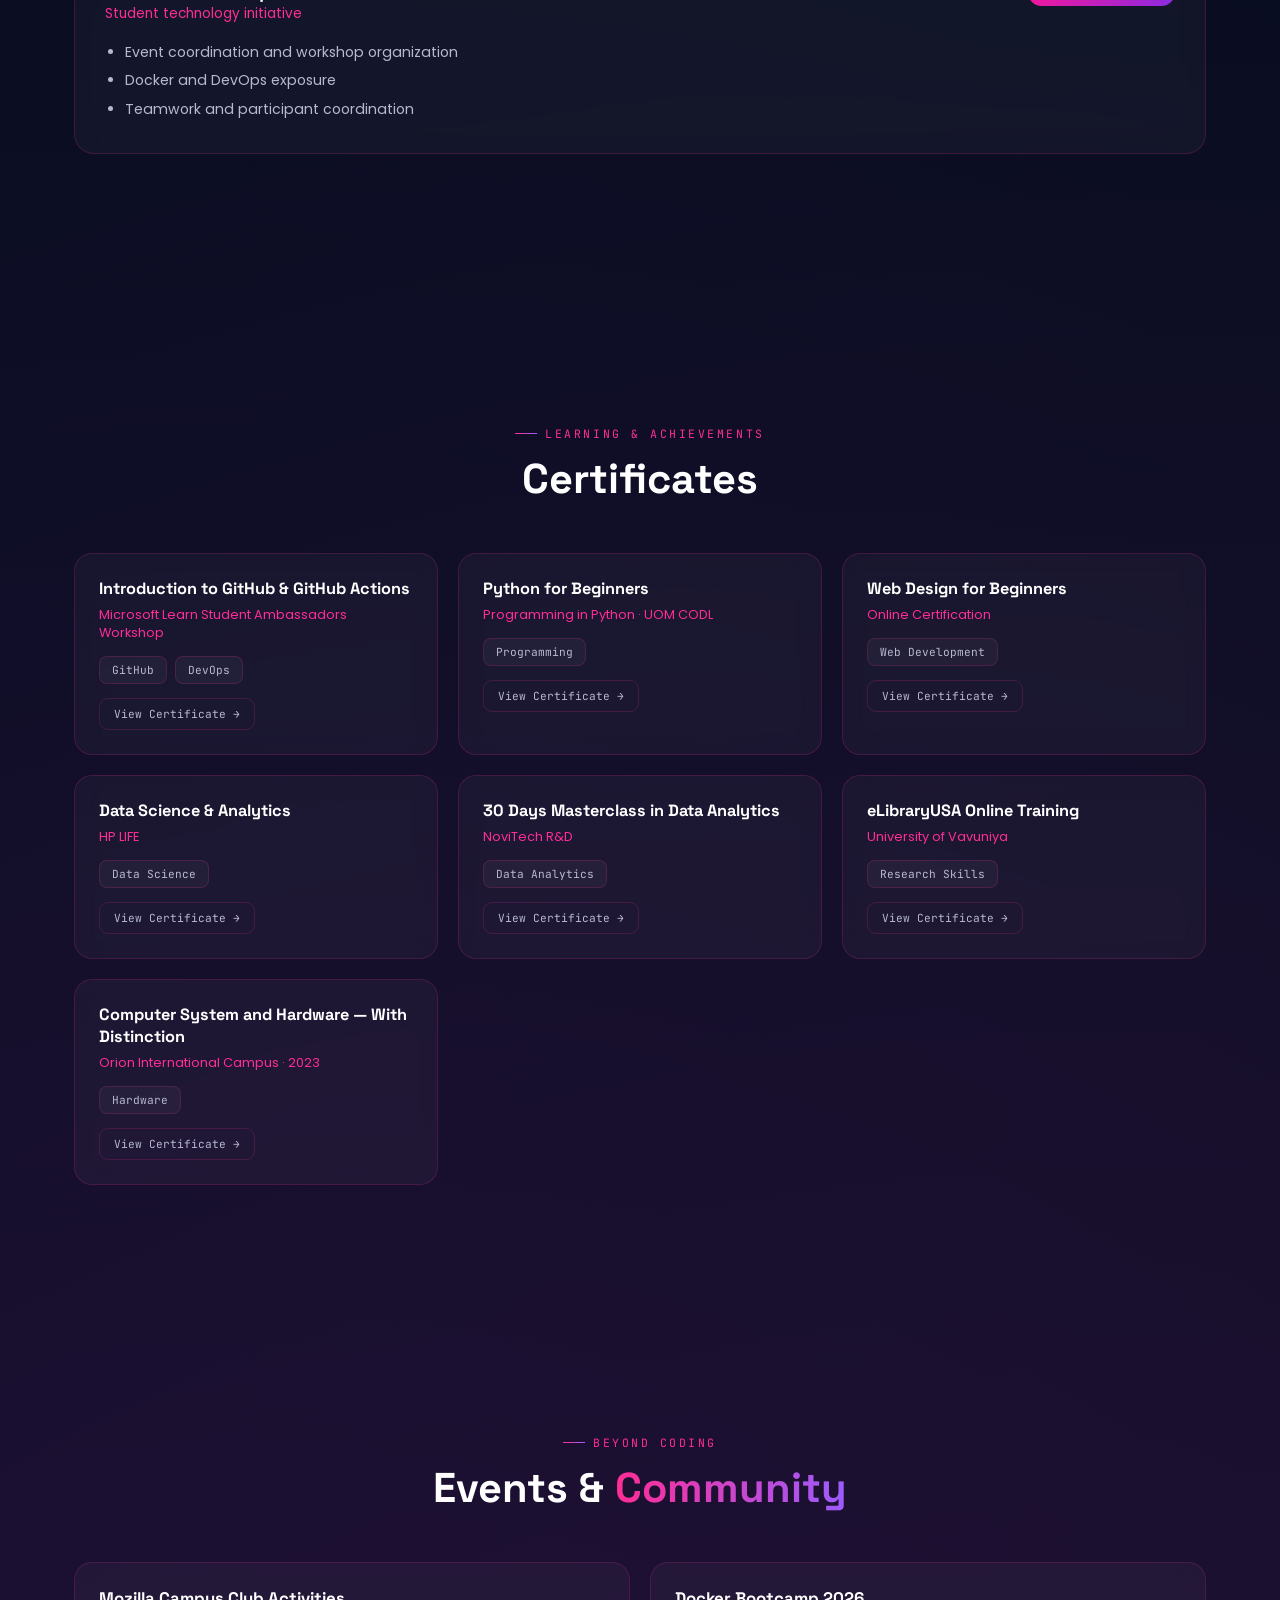
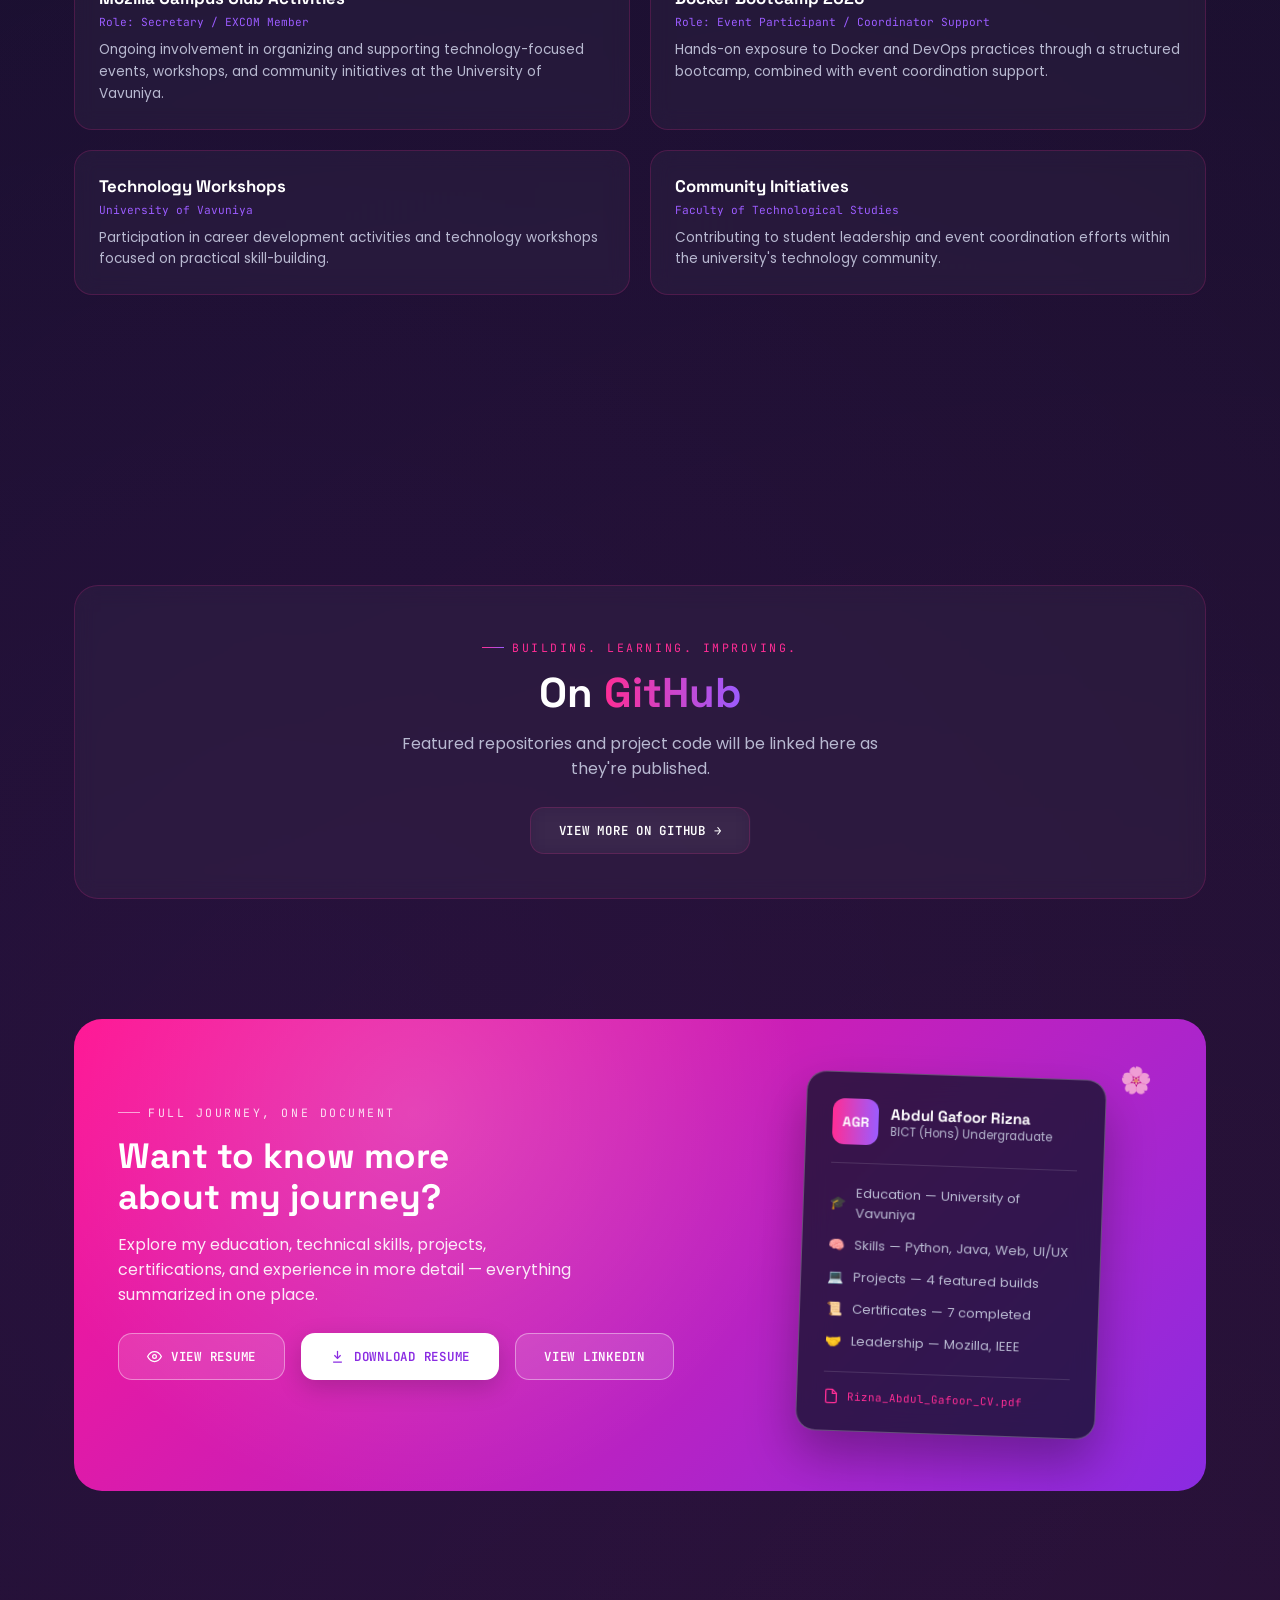
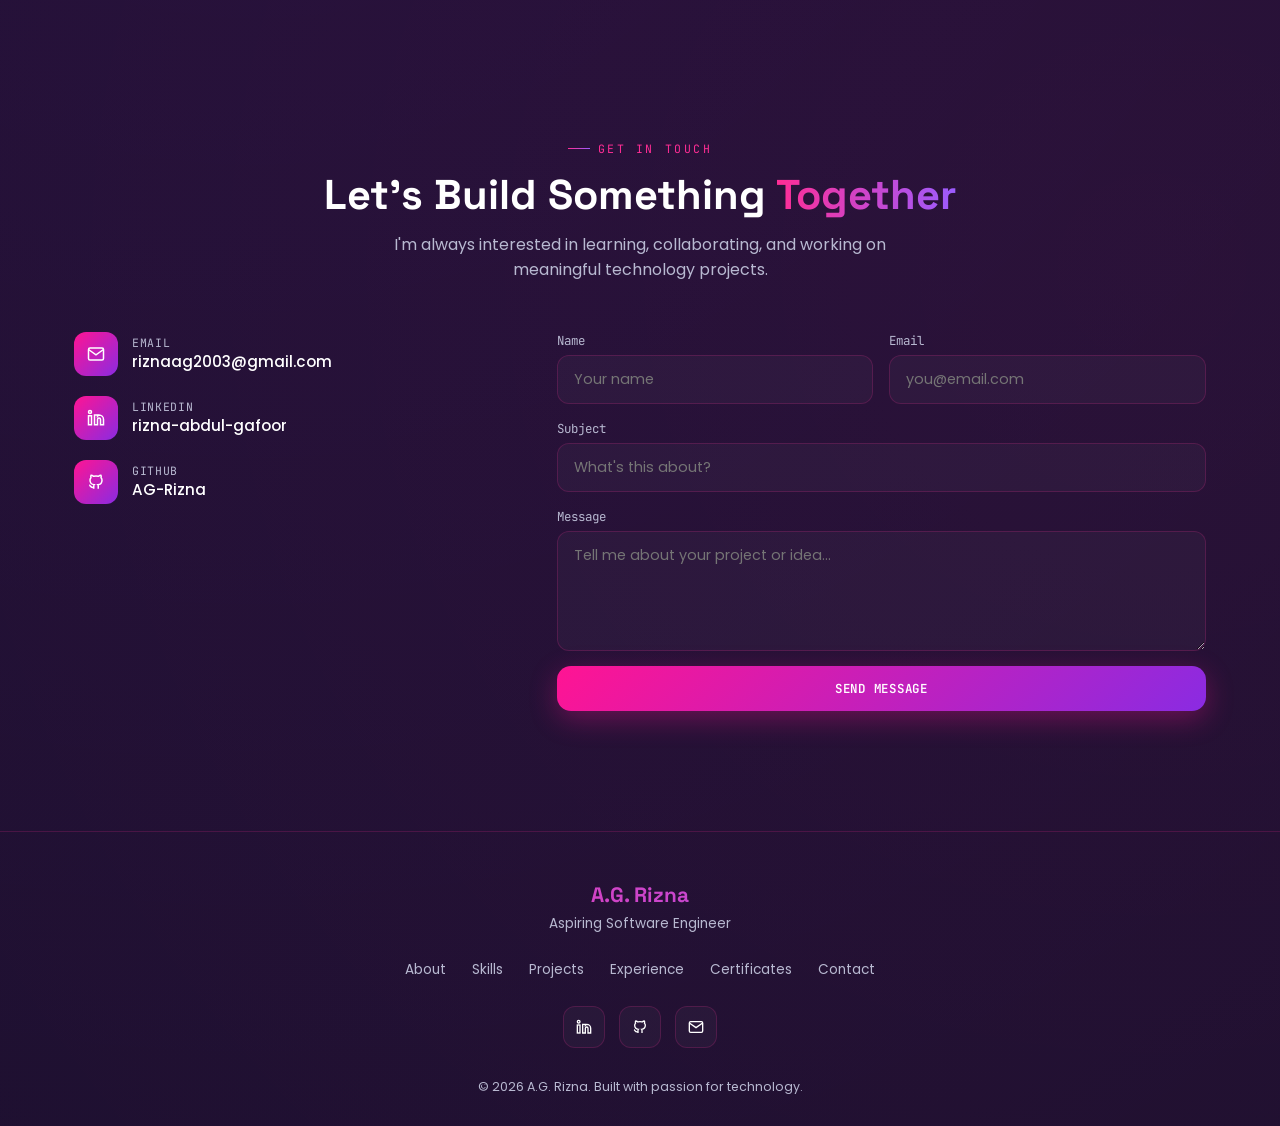
==== commit bb70f55b: "Update image sources and CV links to local files" ====
--- a/index.html
+++ b/index.html
@@ -82,7 +82,7 @@
         <span class="leaf"></span><span class="leaf"></span><span class="leaf"></span>
       </div>
       <div class="portrait-frame">
-        <img src="https://github.com/AG-Rizna/My_portfolio/blob/main/Profile_Pic.png" alt="Portrait of A.G. Rizna" />
+        <img src="Profile_Pic.png" alt="Portrait of A.G. Rizna" />
       </div>
     </div>
   </div>
@@ -122,7 +122,7 @@
   <div class="about-grid">
     <div class="fan-wrap reveal">
       <div class="fan-glow"></div>
-      <img src="https://github.com/AG-Rizna/My_portfolio/blob/main/sakura-fan.png" alt="Decorative Japanese folding fan illustration" class="fan-img" />
+      <img src="sakura-fan.png" alt="Decorative Japanese folding fan illustration" class="fan-img" />
     </div>
 
     <div class="reveal">
@@ -515,11 +515,11 @@
         <h3>Want to know more<br>about my journey?</h3>
         <p>Explore my education, technical skills, projects, certifications, and experience in more detail — everything summarized in one place.</p>
         <div class="hero-ctas">
-          <a href="C:\Users\2022icts120\Desktop\My_portfolio-main\My_portfolio-main\portfolio\Rizna_Abdul_Gafoor_CV.pdf" target="_blank" rel="noopener" class="btn btn-ghost">
+          <a href="Rizna_Abdul_Gafoor_CV.pdf" target="_blank" rel="noopener" class="btn btn-ghost">
             <svg width="15" height="15" viewBox="0 0 24 24" fill="none" stroke="currentColor" stroke-width="2"><path d="M1 12s4-8 11-8 11 8 11 8-4 8-11 8-11-8-11-8Z"/><circle cx="12" cy="12" r="3"/></svg>
             VIEW RESUME
           </a>
-          <a href="https://github.com/AG-Rizna/My_portfolio/blob/main/Rizna_Abdul_Gafoor_CV.pdf" download="Rizna_Abdul_Gafoor_CV.pdf" class="btn btn-primary">
+          <a href="Rizna_Abdul_Gafoor_CV.pdf" download="Rizna_Abdul_Gafoor_CV.pdf" class="btn btn-primary">
             <svg width="15" height="15" viewBox="0 0 24 24" fill="none" stroke="currentColor" stroke-width="2"><path d="M12 3v12"/><path d="m7 10 5 5 5-5"/><path d="M5 21h14"/></svg>
             DOWNLOAD RESUME
           </a>
